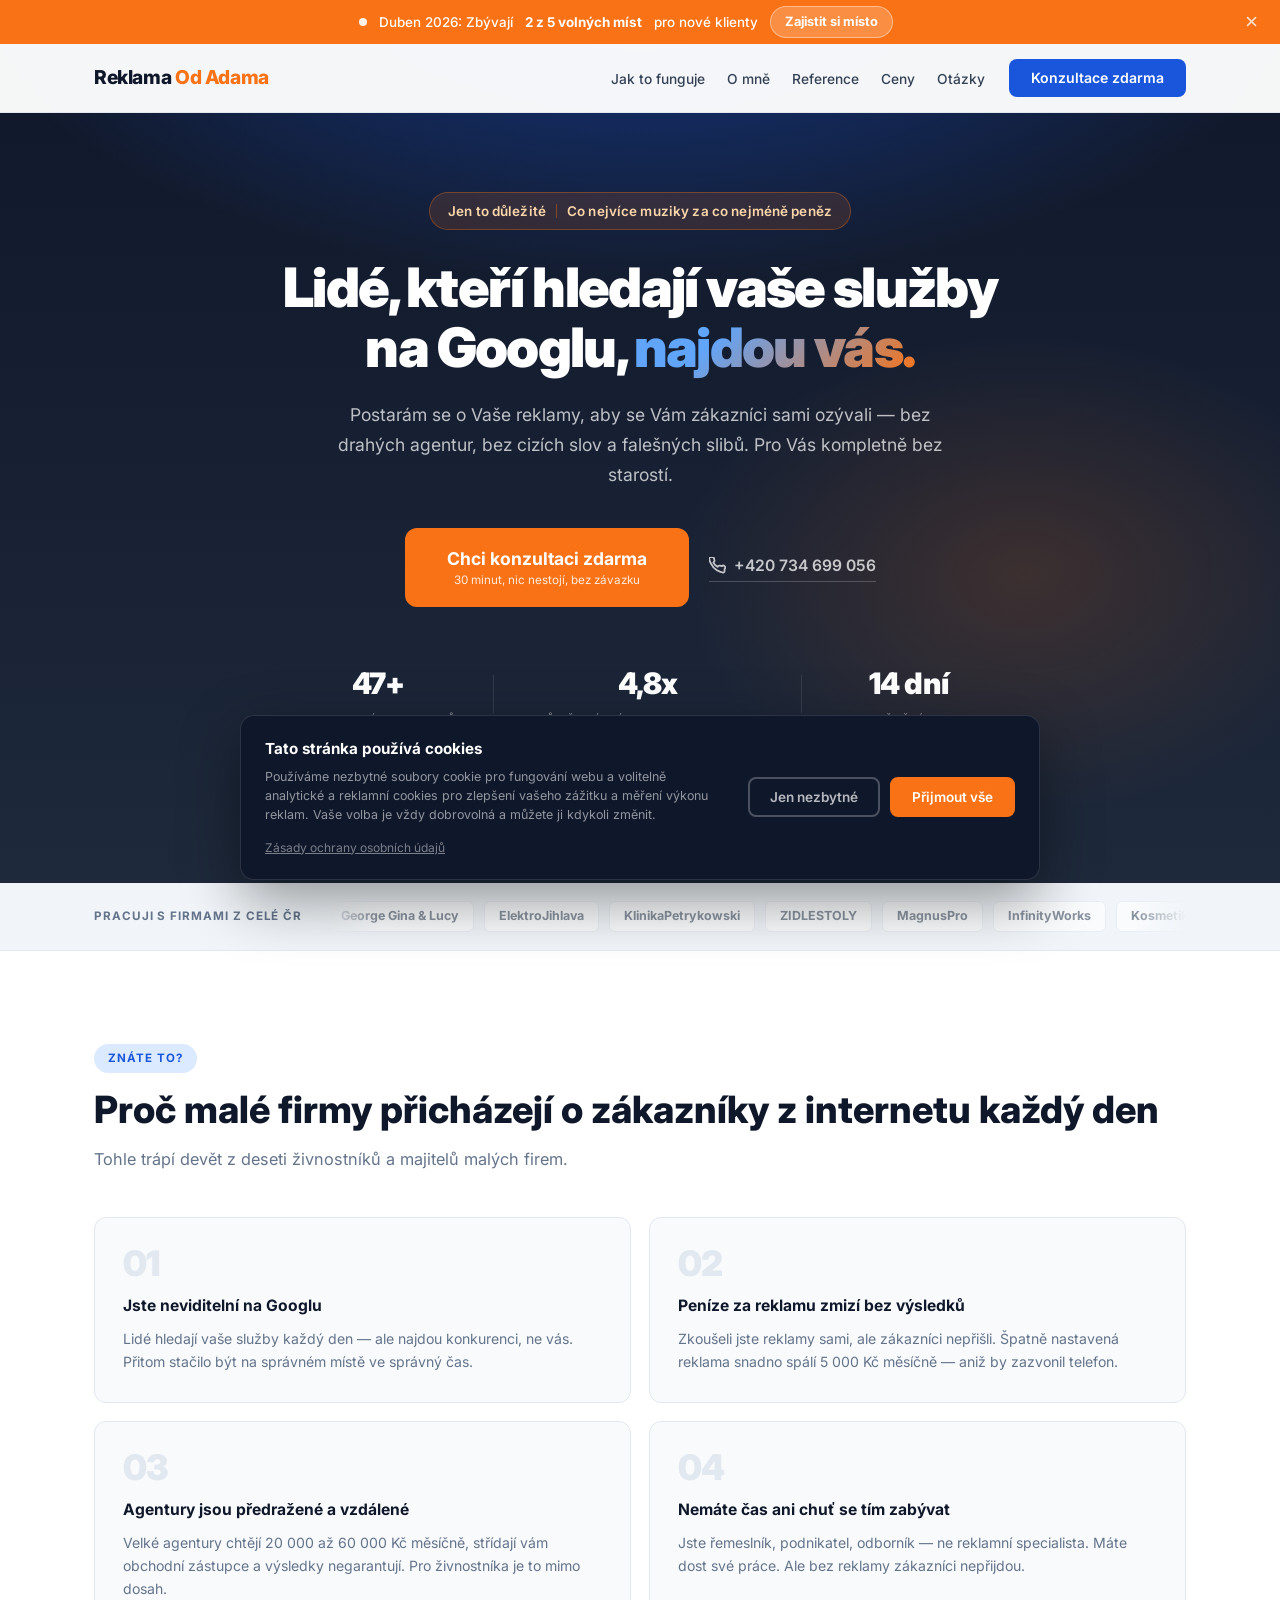
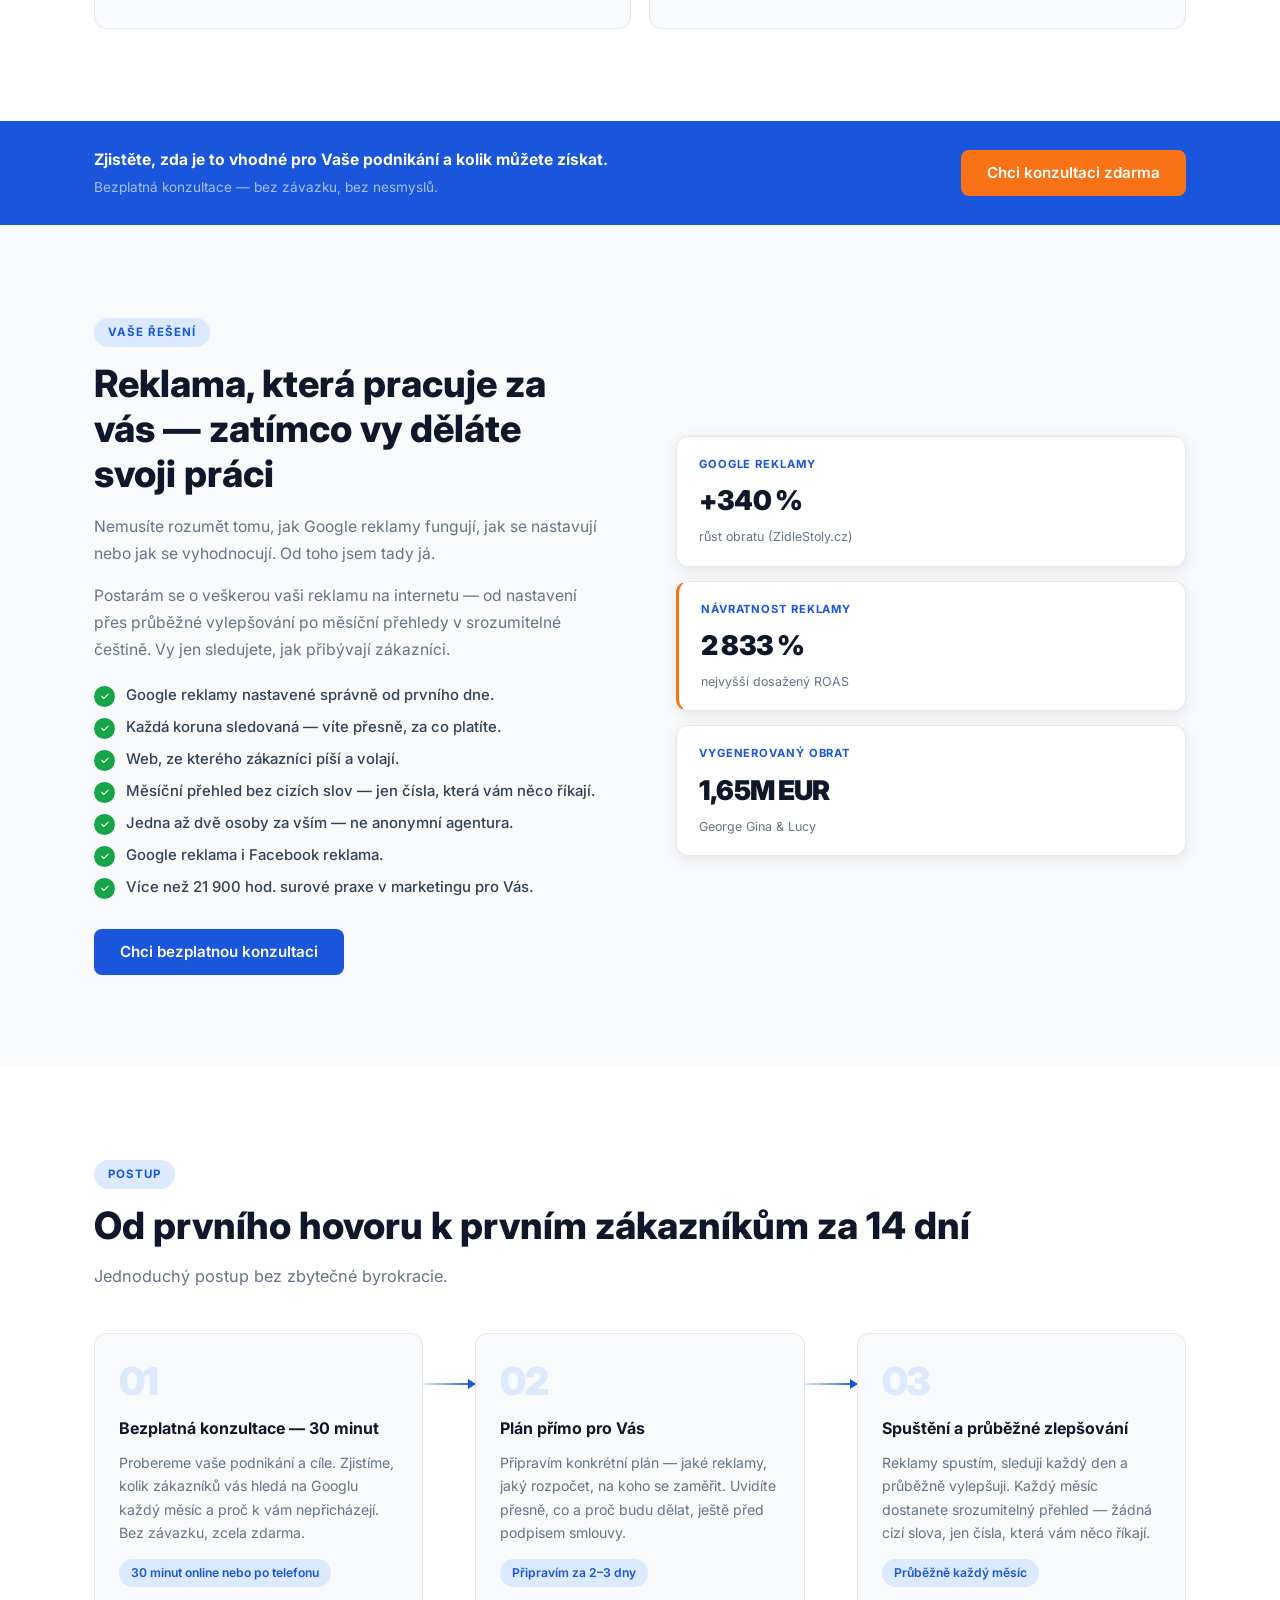
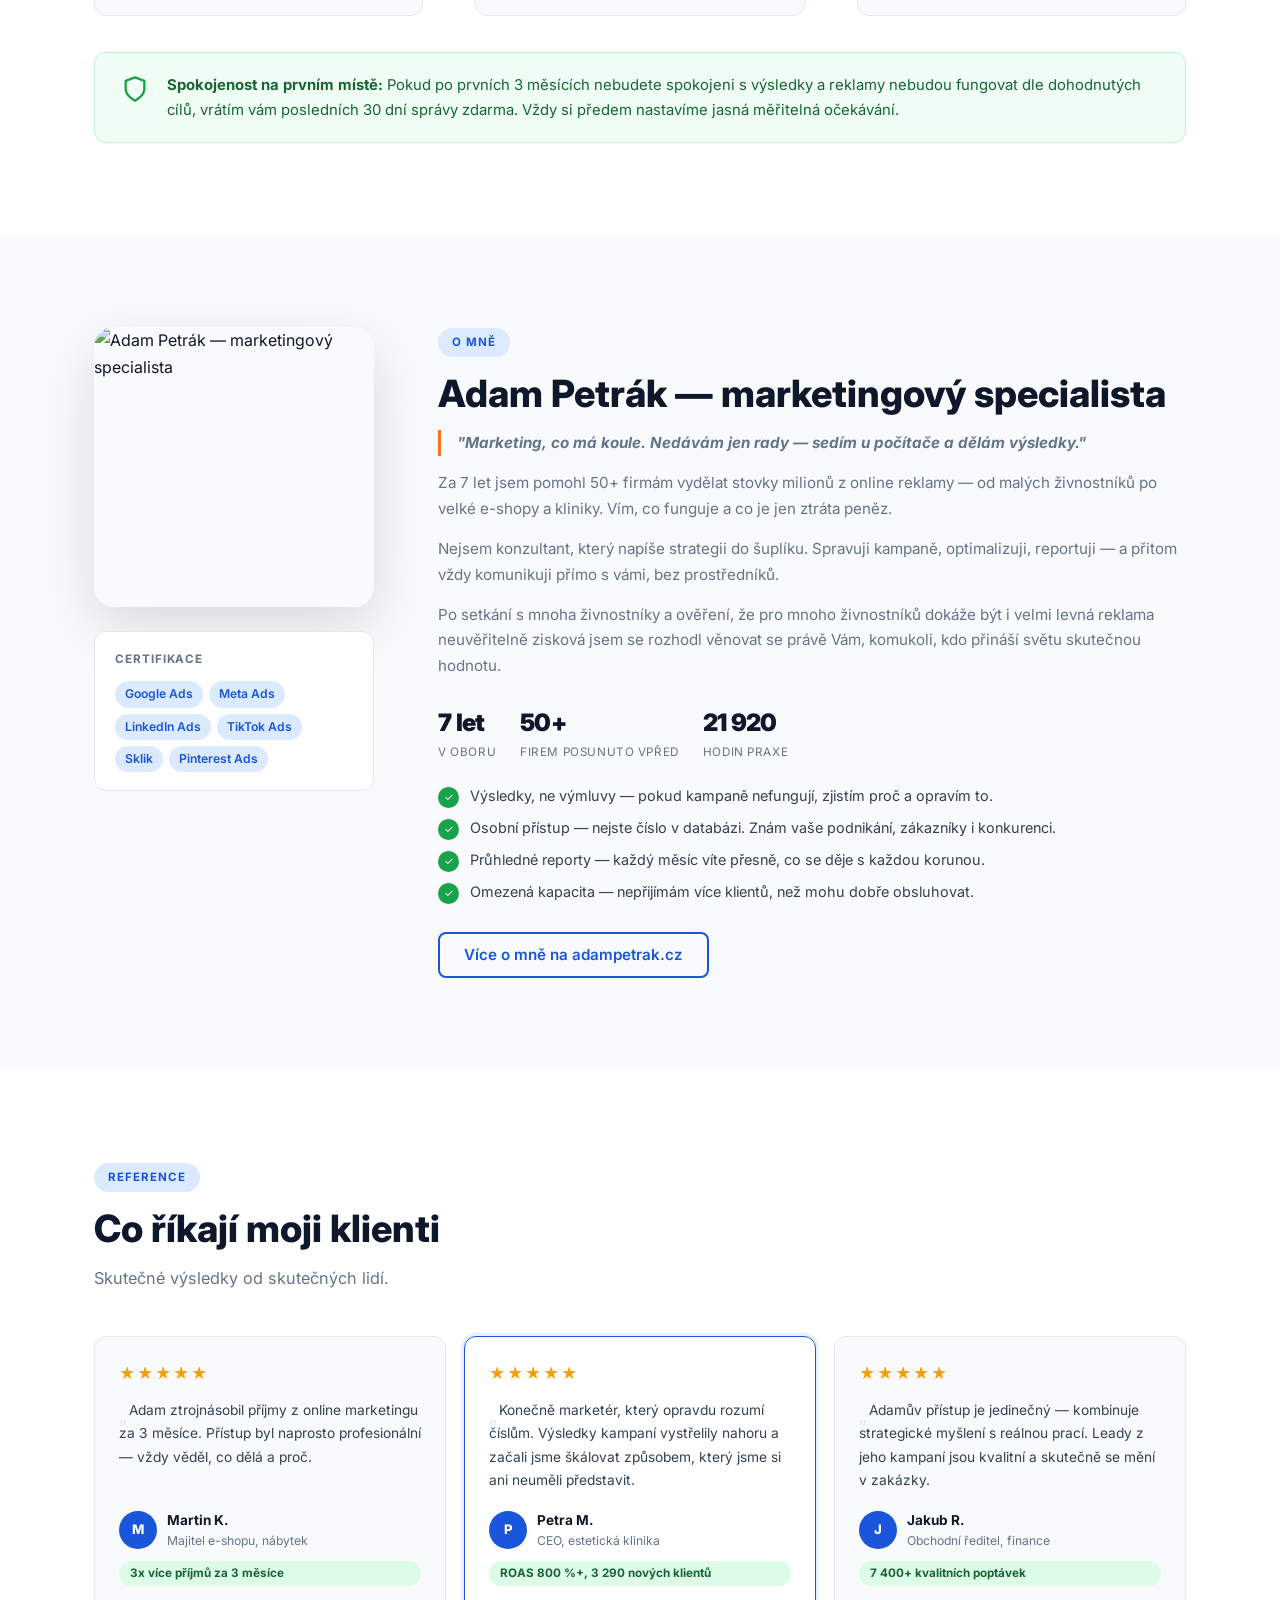
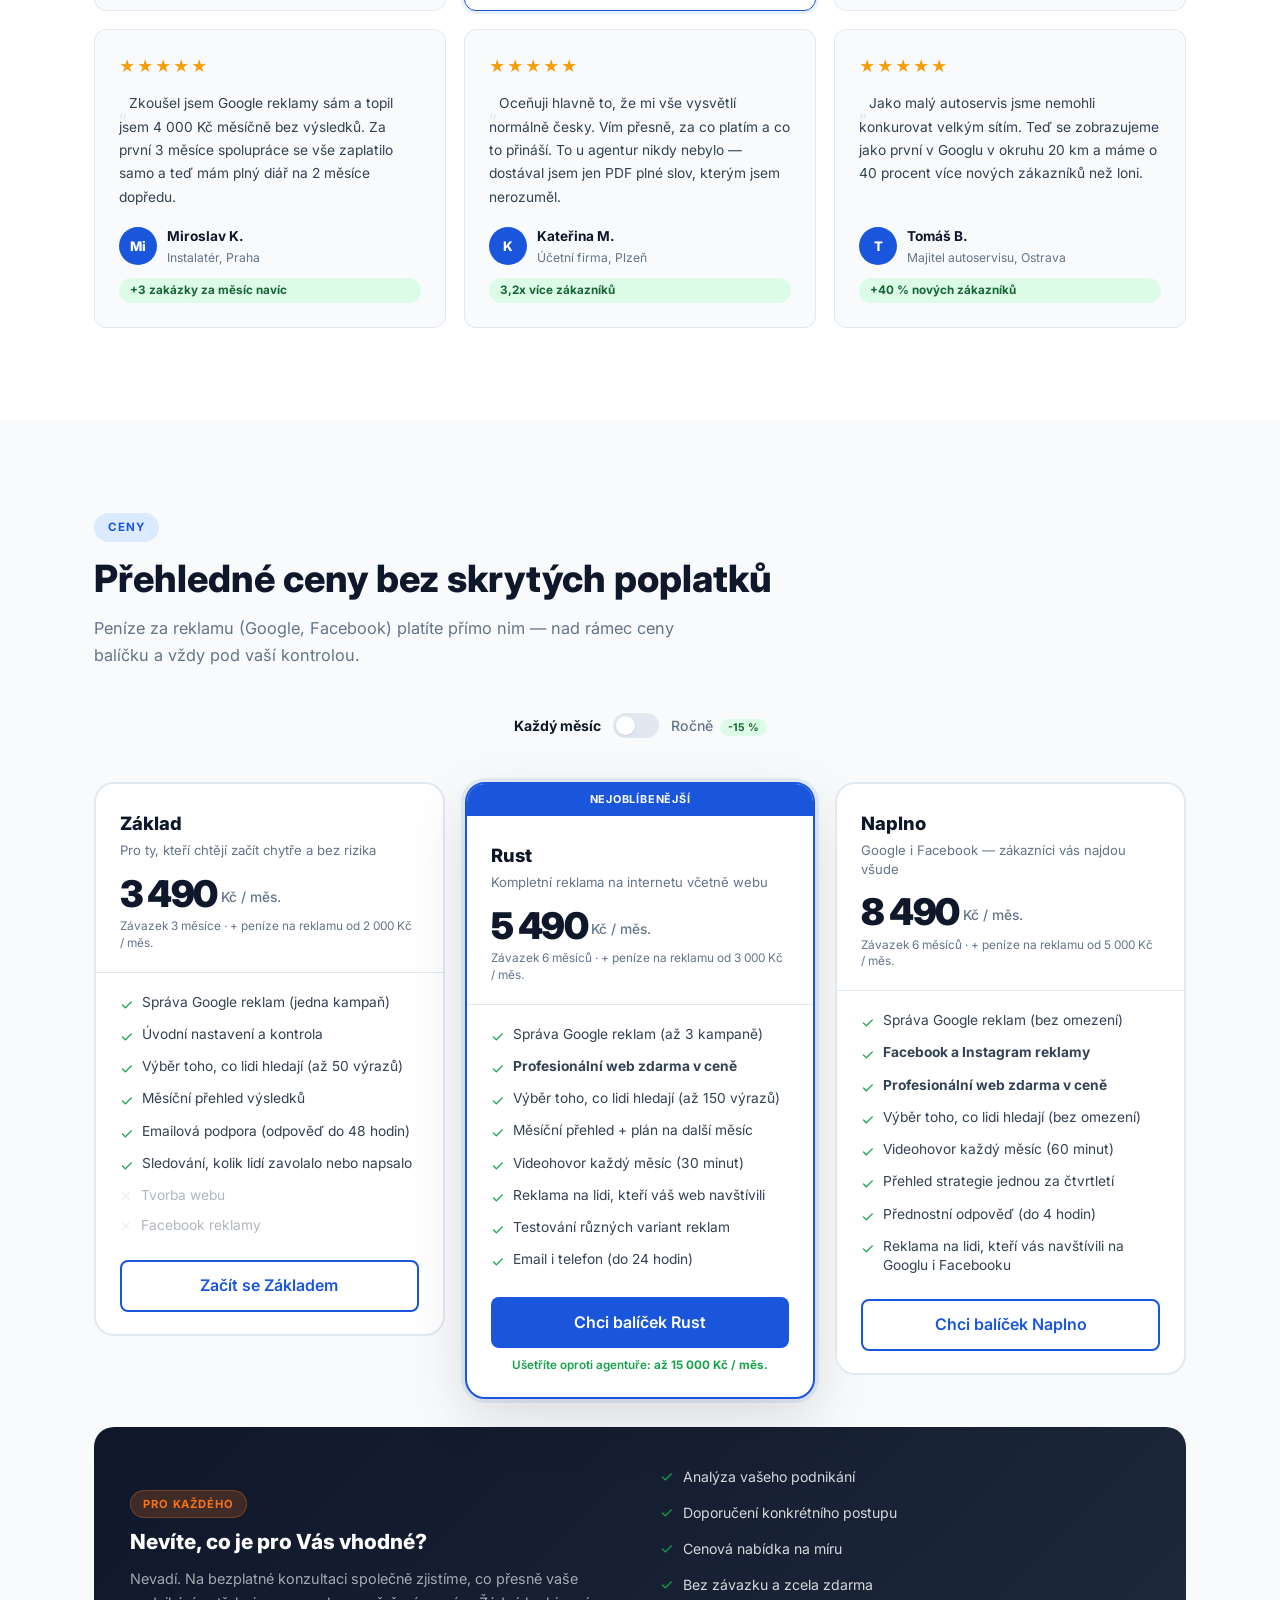
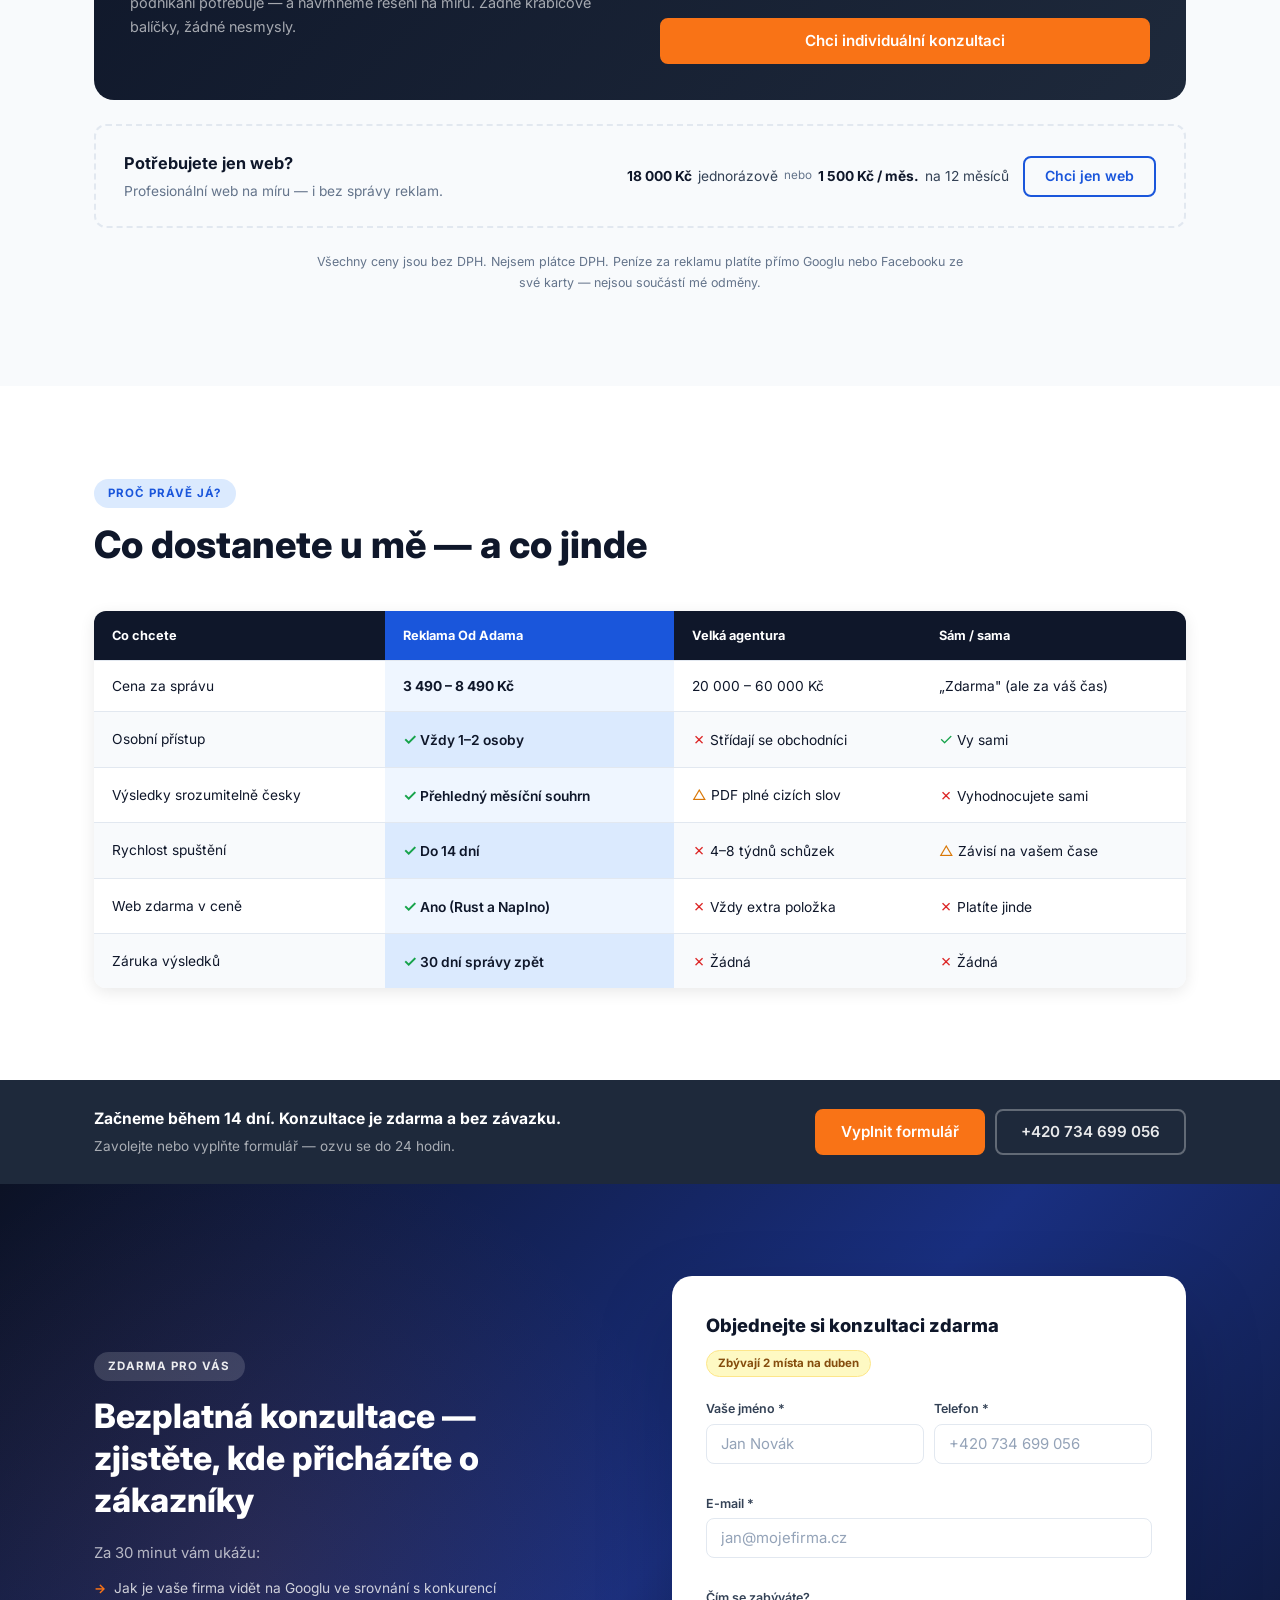
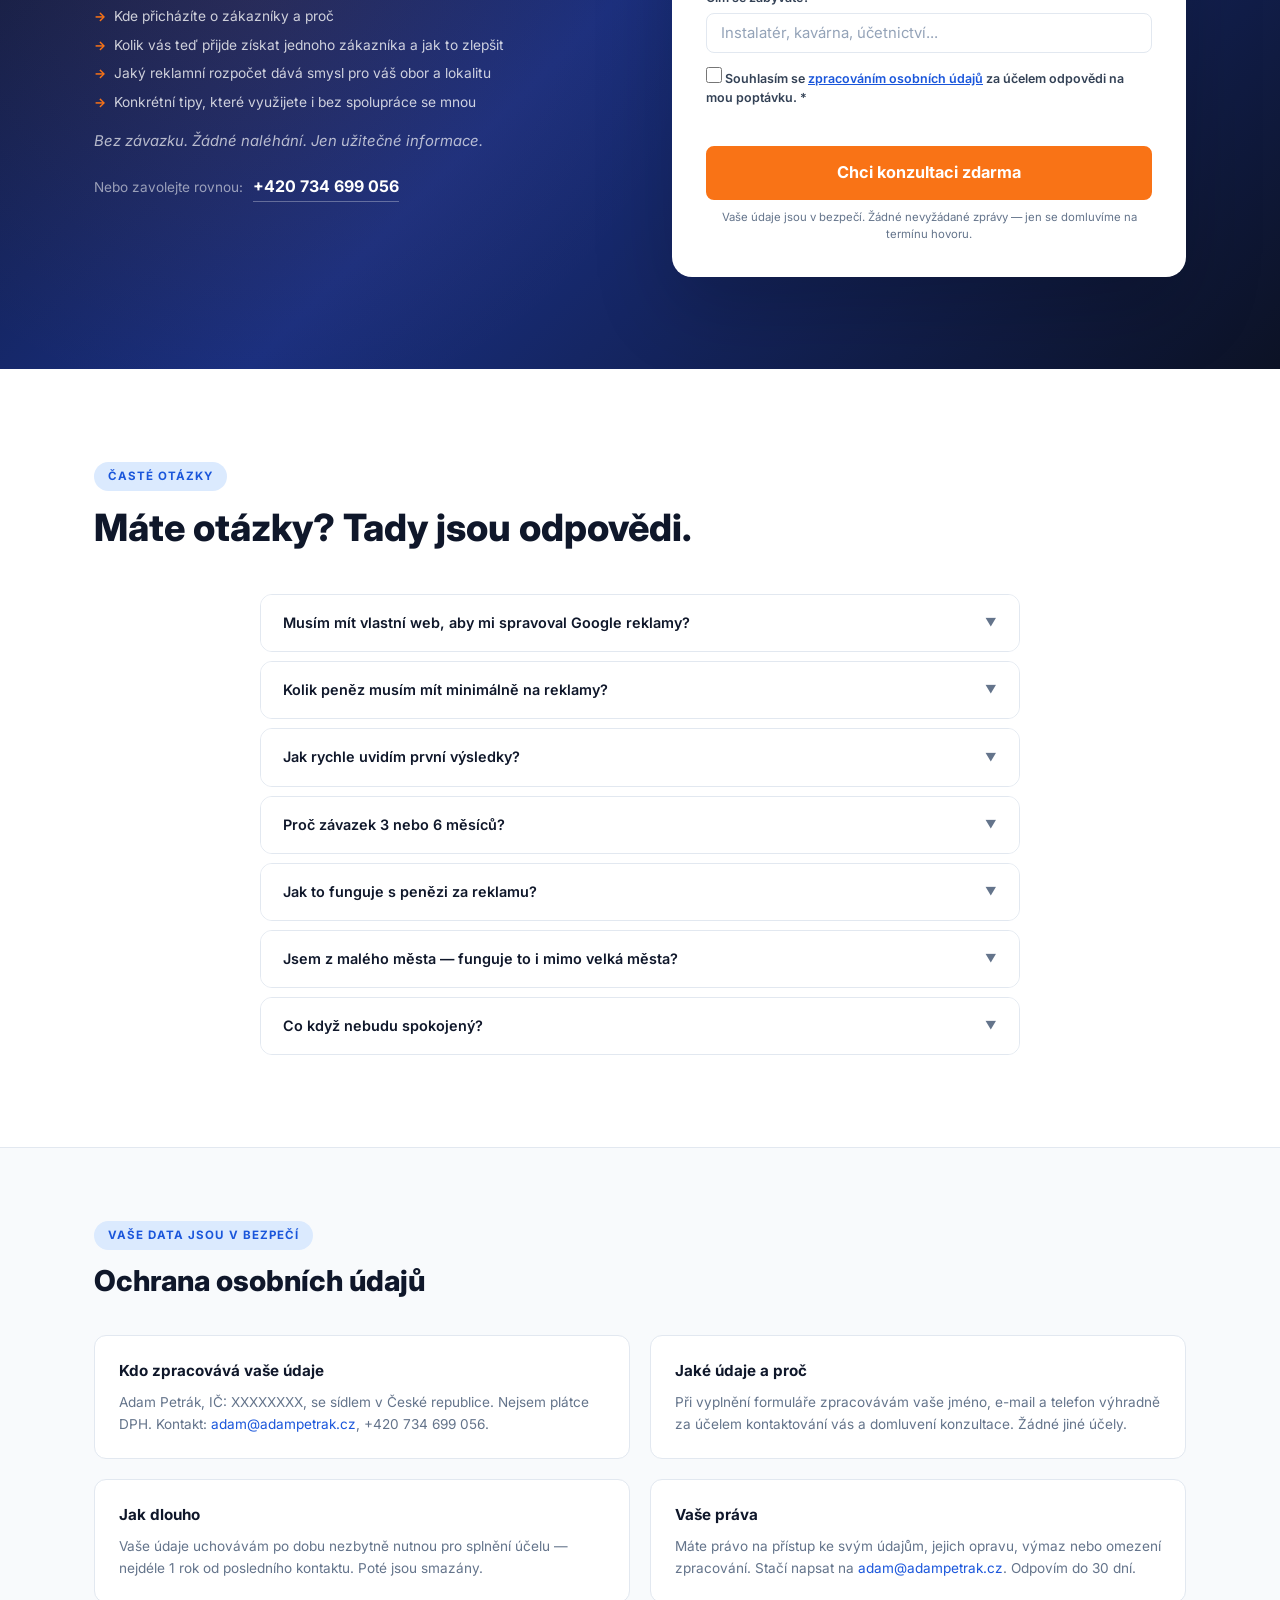
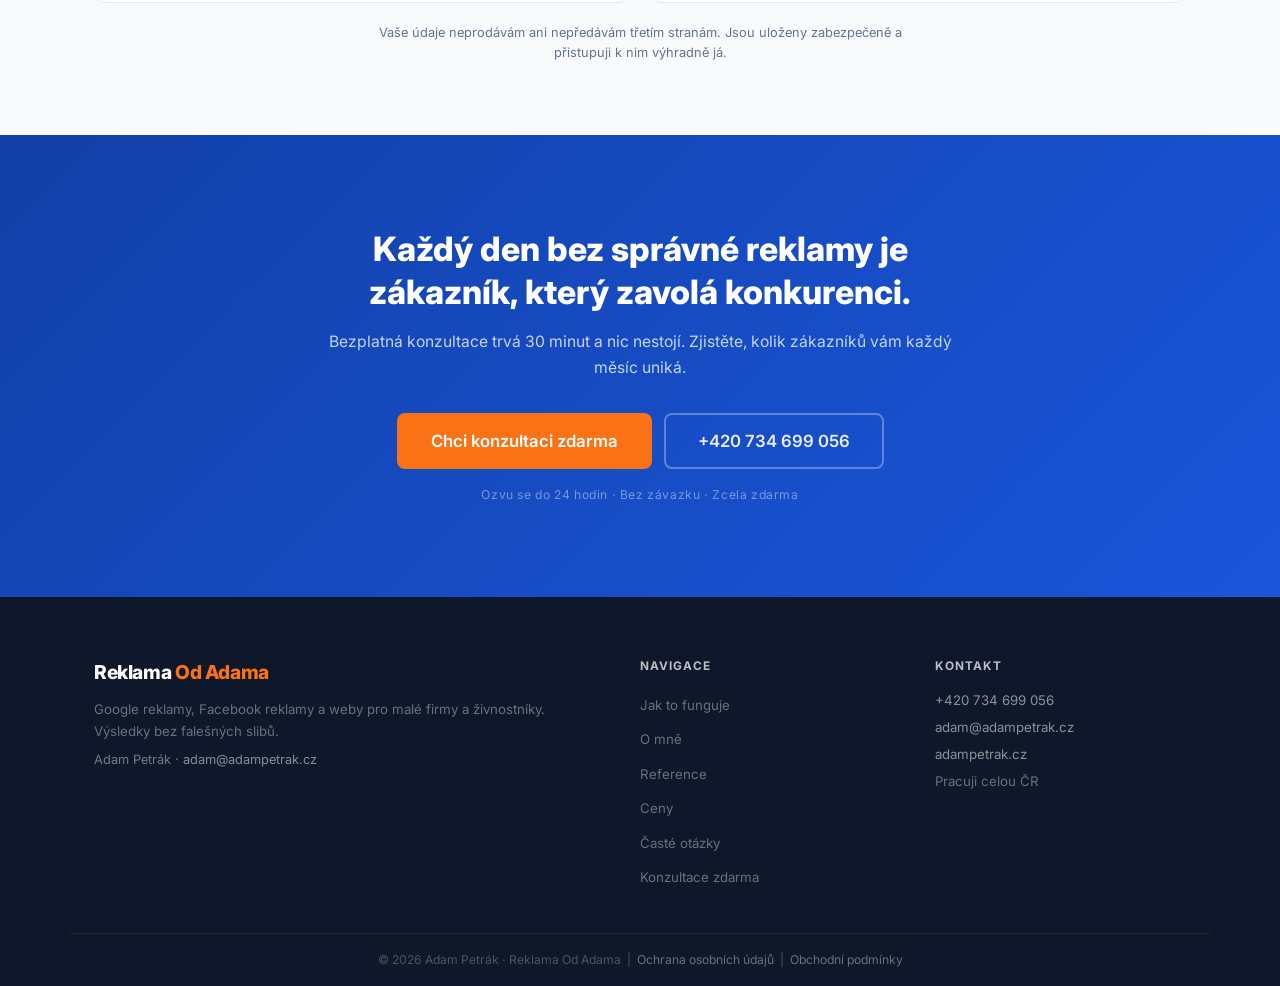
==== index.html @ a4d646c5 "Initial deploy — Reklama Od Adama website Full landing page with Google Ads compliance, GDPR cookie " ====
<!DOCTYPE html>
<html lang="cs">
<head>
  <meta charset="UTF-8" />
  <meta name="viewport" content="width=device-width, initial-scale=1.0" />

  <!-- ═══ SEO & CRAWLABILITY ═══ -->
  <meta name="robots" content="index, follow, max-snippet:-1, max-image-preview:large" />
  <!-- AdsBot Google nesmí být blokován — žádný noindex pro AdsBot -->
  <title>Reklama Od Adama — Google reklamy pro malé firmy a živnostníky | Adam Petrák</title>
  <meta name="description" content="Google reklamy a Facebook reklamy pro živnostníky a malé firmy. Bez drahých agentur, bez cizích slov. Viditelnost na Googlu za 14 dní. Adam Petrák — 7 let praxe, 50+ klientů." />
  <meta name="keywords" content="Google reklamy, Google Ads, Facebook reklamy, marketing pro živnostníky, malé firmy reklama, PPC reklama, online marketing" />
  <meta name="author" content="Adam Petrák" />

  <!-- ═══ CANONICAL ═══ -->
  <link rel="canonical" href="https://reklamaodadama.cz/" />

  <!-- ═══ OPEN GRAPH (Facebook, LinkedIn, WhatsApp sdílení) ═══ -->
  <meta property="og:type" content="website" />
  <meta property="og:url" content="https://reklamaodadama.cz/" />
  <meta property="og:title" content="Reklama Od Adama — Google reklamy pro malé firmy" />
  <meta property="og:description" content="Google reklamy a Facebook reklamy pro živnostníky a malé firmy. Bez drahých agentur, bez cizích slov. Viditelnost na Googlu za 14 dní." />
  <meta property="og:image" content="https://reklamaodadama.cz/og-image.jpg" />
  <meta property="og:locale" content="cs_CZ" />
  <meta property="og:site_name" content="Reklama Od Adama" />

  <!-- ═══ TWITTER CARD ═══ -->
  <meta name="twitter:card" content="summary_large_image" />
  <meta name="twitter:title" content="Reklama Od Adama — Google reklamy pro malé firmy" />
  <meta name="twitter:description" content="Google reklamy a Facebook reklamy pro živnostníky a malé firmy. Bez drahých agentur, bez cizích slov." />
  <meta name="twitter:image" content="https://reklamaodadama.cz/og-image.jpg" />

  <!-- ═══ SCHEMA.ORG — LocalBusiness / ProfessionalService ═══ -->
  <script type="application/ld+json">
  {
    "@context": "https://schema.org",
    "@type": "ProfessionalService",
    "name": "Reklama Od Adama",
    "alternateName": "Adam Petrák",
    "description": "Google reklamy a Facebook reklamy pro živnostníky a malé firmy. Bez drahých agentur, bez cizích slov.",
    "url": "https://reklamaodadama.cz",
    "telephone": "+420734699056",
    "email": "adam@adampetrak.cz",
    "founder": {
      "@type": "Person",
      "name": "Adam Petrák",
      "url": "https://adampetrak.cz",
      "jobTitle": "Marketingový specialista"
    },
    "areaServed": {
      "@type": "Country",
      "name": "CZ"
    },
    "serviceType": [
      "Google Ads správa",
      "Facebook Ads správa",
      "Tvorba webových stránek",
      "Online marketing"
    ],
    "priceRange": "3490 - 8490 CZK/měsíc",
    "knowsLanguage": "cs",
    "sameAs": [
      "https://adampetrak.cz"
    ]
  }
  </script>

  <!-- ═══ GOOGLE CONSENT MODE v2 — výchozí stav (před souhlasem = denied) ═══ -->
  <script>
    window.dataLayer = window.dataLayer || [];
    function gtag(){ dataLayer.push(arguments); }
    gtag('consent', 'default', {
      'ad_storage':          'denied',
      'analytics_storage':   'denied',
      'ad_user_data':        'denied',
      'ad_personalization':  'denied',
      'wait_for_update':     500
    });
    gtag('js', new Date());
    /*
     * Po vložení GTM kódu odkomentujte:
     * gtag('config', 'G-XXXXXXXXXX');
     */
  </script>
  <!--
    Google Tag Manager — vložte váš GTM snippet zde:
    <script>(function(w,d,s,l,i){...})(window,document,'script','dataLayer','GTM-XXXXXXX');</script>
  -->

  <link rel="stylesheet" href="style.css" />
  <link rel="preconnect" href="https://fonts.googleapis.com" />
  <link rel="preconnect" href="https://fonts.gstatic.com" crossorigin />
  <link href="https://fonts.googleapis.com/css2?family=Inter:wght@400;500;600;700;800;900&display=swap" rel="stylesheet" />
</head>
<body>

<!-- ══════════════════════════════════════════
     URGENCE BAR
══════════════════════════════════════════ -->
<div class="urgency-bar" id="urgencyBar">
  <div class="urgency-inner">
    <span class="urgency-dot"></span>
    Duben 2026: Zbývají <strong>2 z 5 volných míst</strong> pro nové klienty
    <a href="#konzultace" class="urgency-cta">Zajistit si místo</a>
  </div>
  <button class="urgency-close" id="urgencyClose" aria-label="Zavřít">&times;</button>
</div>

<!-- ══════════════════════════════════════════
     NAVIGACE
══════════════════════════════════════════ -->
<nav class="navbar" id="navbar">
  <div class="container nav-inner">
    <a href="#" class="logo">Reklama <span>Od Adama</span></a>
    <ul class="nav-links" id="navLinks">
      <li><a href="#jak-to-funguje">Jak to funguje</a></li>
      <li><a href="#o-mne">O mně</a></li>
      <li><a href="#reference">Reference</a></li>
      <li><a href="#ceny">Ceny</a></li>
      <li><a href="#faq">Otázky</a></li>
    </ul>
    <a href="#konzultace" class="btn btn-nav">Konzultace zdarma</a>
    <button class="hamburger" id="hamburger" aria-label="Otevřít menu">
      <span></span><span></span><span></span>
    </button>
  </div>
</nav>

<!-- ══════════════════════════════════════════
     HERO
══════════════════════════════════════════ -->
<section class="hero" id="hero">
  <div class="hero-bg"></div>
  <div class="container hero-inner">

    <div class="hero-tagline">
      Jen to důležité
      <span class="hero-tagline-sep"></span>
      Co nejvíce muziky za co nejméně peněz
    </div>

    <h1 class="hero-h1">
      Lidé, kteří hledají vaše služby<br />
      na Googlu, <span class="highlight">najdou vás.</span>
    </h1>

    <p class="hero-sub">
      Postarám se o Vaše reklamy, aby se Vám zákazníci sami ozývali — bez drahých agentur, bez cizích slov a falešných slibů. Pro Vás kompletně bez starostí.
    </p>

    <div class="hero-cta-wrap">
      <a href="#konzultace" class="btn btn-accent btn-hero">
        Chci konzultaci zdarma
        <span class="btn-sub">30 minut, nic nestojí, bez závazku</span>
      </a>
      <a href="tel:+420734699056" class="hero-tel">
        <svg width="17" height="17" viewBox="0 0 24 24" fill="none" stroke="currentColor" stroke-width="2.5" stroke-linecap="round" stroke-linejoin="round"><path d="M22 16.92v3a2 2 0 01-2.18 2 19.79 19.79 0 01-8.63-3.07A19.5 19.5 0 013.07 9.81 19.79 19.79 0 01.1 1.21 2 2 0 012 0h3a2 2 0 012 1.72 12.84 12.84 0 00.7 2.81 2 2 0 01-.45 2.11L6.09 7.91a16 16 0 006 6l1.27-1.27a2 2 0 012.11-.45 12.84 12.84 0 002.81.7A2 2 0 0122 16.92z"/></svg>
        +420 734 699 056
      </a>
    </div>

    <div class="hero-trust">
      <div class="trust-item">
        <span class="trust-num" data-target="47">0</span><span class="trust-plus">+</span>
        <span class="trust-lbl">spokojených klientů</span>
      </div>
      <div class="trust-sep"></div>
      <div class="trust-item">
        <span class="trust-num">4,8x</span>
        <span class="trust-lbl">průměrná návratnost reklamy*</span>
      </div>
      <div class="trust-sep"></div>
      <div class="trust-item">
        <span class="trust-num">14</span><span class="trust-plus"> dní</span>
        <span class="trust-lbl">do spuštění reklam</span>
      </div>
    </div>
    <p class="hero-disclaimer">* Průměrný výsledek klientů. Individuální výsledky se mohou lišit v závislosti na oboru, rozpočtu a trhu.</p>

  </div>
</section>

<!-- ══════════════════════════════════════════
     SOCIÁLNÍ DŮKAZ — KLIENTI
══════════════════════════════════════════ -->
<section class="proof-bar">
  <div class="container">
    <p class="proof-bar-label">Pracuji s firmami z celé ČR</p>
    <div class="proof-logos-wrap" aria-hidden="true">
      <div class="proof-logos">
        <div class="proof-item">George Gina &amp; Lucy</div>
        <div class="proof-item">ElektroJihlava</div>
        <div class="proof-item">KlinikaPetrykowski</div>
        <div class="proof-item">ZIDLESTOLY</div>
        <div class="proof-item">MagnusPro</div>
        <div class="proof-item">InfinityWorks</div>
        <div class="proof-item">Kosmetika Jihlava</div>
        <div class="proof-item">ajeVyklizeno</div>
        <!-- duplicate set — fills wide screens seamlessly -->
        <div class="proof-item">George Gina &amp; Lucy</div>
        <div class="proof-item">ElektroJihlava</div>
        <div class="proof-item">KlinikaPetrykowski</div>
        <div class="proof-item">ZIDLESTOLY</div>
        <div class="proof-item">MagnusPro</div>
        <div class="proof-item">InfinityWorks</div>
        <div class="proof-item">Kosmetika Jihlava</div>
        <div class="proof-item">ajeVyklizeno</div>
      </div>
    </div>
  </div>
</section>

<!-- ══════════════════════════════════════════
     PROBLÉM
══════════════════════════════════════════ -->
<section class="problem" id="problem">
  <div class="container">
    <div class="section-tag">Znáte to?</div>
    <h2 class="section-h2">Proč malé firmy přicházejí o zákazníky z&nbsp;internetu každý den</h2>
    <p class="section-desc">Tohle trápí devět z deseti živnostníků a majitelů malých firem.</p>

    <div class="pain-grid">
      <div class="pain-card">
        <div class="pain-n">01</div>
        <h3>Jste neviditelní na Googlu</h3>
        <p>Lidé hledají vaše služby každý den — ale najdou konkurenci, ne vás. Přitom stačilo být na správném místě ve správný čas.</p>
      </div>
      <div class="pain-card">
        <div class="pain-n">02</div>
        <h3>Peníze za reklamu zmizí bez výsledků</h3>
        <p>Zkoušeli jste reklamy sami, ale zákazníci nepřišli. Špatně nastavená reklama snadno spálí 5 000 Kč měsíčně — aniž by zazvonil telefon.</p>
      </div>
      <div class="pain-card">
        <div class="pain-n">03</div>
        <h3>Agentury jsou předražené a vzdálené</h3>
        <p>Velké agentury chtějí 20 000 až 60 000 Kč měsíčně, střídají vám obchodní zástupce a výsledky negarantují. Pro živnostníka je to mimo dosah.</p>
      </div>
      <div class="pain-card">
        <div class="pain-n">04</div>
        <h3>Nemáte čas ani chuť se tím zabývat</h3>
        <p>Jste řemeslník, podnikatel, odborník — ne reklamní specialista. Máte dost své práce. Ale bez reklamy zákazníci nepřijdou.</p>
      </div>
    </div>
  </div>
</section>

<!-- ══════════════════════════════════════════
     MID-CTA #1
══════════════════════════════════════════ -->
<section class="mid-cta">
  <div class="container mid-cta-in">
    <div class="mid-cta-text">
      <strong>Zjistěte, zda je to vhodné pro Vaše podnikání a kolik můžete získat.</strong>
      <span>Bezplatná konzultace — bez závazku, bez nesmyslů.</span>
    </div>
    <a href="#konzultace" class="btn btn-accent">Chci konzultaci zdarma</a>
  </div>
</section>

<!-- ══════════════════════════════════════════
     ŘEŠENÍ
══════════════════════════════════════════ -->
<section class="solution" id="reseni">
  <div class="container solution-in">
    <div class="solution-text">
      <div class="section-tag">Vaše řešení</div>
      <h2 class="section-h2">Reklama, která pracuje za vás — zatímco vy děláte svoji práci</h2>
      <p>Nemusíte rozumět tomu, jak Google reklamy fungují, jak se nastavují nebo jak se vyhodnocují. Od toho jsem tady já.</p>
      <p>Postarám se o veškerou vaši reklamu na internetu — od nastavení přes průběžné vylepšování po měsíční přehledy v srozumitelné češtině. Vy jen sledujete, jak přibývají zákazníci.</p>
      <ul class="benefits-list">
        <li><span class="chk">&#10003;</span> Google reklamy nastavené správně od prvního dne.</li>
        <li><span class="chk">&#10003;</span> Každá koruna sledovaná — víte přesně, za co platíte.</li>
        <li><span class="chk">&#10003;</span> Web, ze kterého zákazníci píší a volají.</li>
        <li><span class="chk">&#10003;</span> Měsíční přehled bez cizích slov — jen čísla, která vám něco říkají.</li>
        <li><span class="chk">&#10003;</span> Jedna až dvě osoby za vším — ne anonymní agentura.</li>
        <li><span class="chk">&#10003;</span> Google reklama i Facebook reklama.</li>
        <li><span class="chk">&#10003;</span> Více než 21 900 hod. surové praxe v marketingu pro Vás.</li>
      </ul>
      <a href="#konzultace" class="btn btn-primary">Chci bezplatnou konzultaci</a>
    </div>
    <div class="solution-cards">
      <div class="sol-card sol-c1">
        <div class="sol-lbl">Google reklamy</div>
        <div class="sol-num">+340 %</div>
        <div class="sol-sub">růst obratu (ZidleStoly.cz)</div>
      </div>
      <div class="sol-card sol-c2">
        <div class="sol-lbl">Návratnost reklamy</div>
        <div class="sol-num">2 833 %</div>
        <div class="sol-sub">nejvyšší dosažený ROAS</div>
      </div>
      <div class="sol-card sol-c3">
        <div class="sol-lbl">Vygenerovaný obrat</div>
        <div class="sol-num">1,65M EUR</div>
        <div class="sol-sub">George Gina &amp; Lucy</div>
      </div>
    </div>
  </div>
</section>

<!-- ══════════════════════════════════════════
     JAK TO FUNGUJE
══════════════════════════════════════════ -->
<section class="steps-section" id="jak-to-funguje">
  <div class="container">
    <div class="section-tag">Postup</div>
    <h2 class="section-h2">Od prvního hovoru k prvním zákazníkům za 14 dní</h2>
    <p class="section-desc">Jednoduchý postup bez zbytečné byrokracie.</p>

    <div class="steps-row">
      <div class="step-box">
        <div class="step-n">01</div>
        <h3>Bezplatná konzultace — 30 minut</h3>
        <p>Probereme vaše podnikání a cíle. Zjistíme, kolik zákazníků vás hledá na Googlu každý měsíc a proč k vám nepřicházejí. Bez závazku, zcela zdarma.</p>
        <div class="step-badge">30 minut online nebo po telefonu</div>
      </div>
      <div class="step-arrow" aria-hidden="true"></div>
      <div class="step-box">
        <div class="step-n">02</div>
        <h3>Plán přímo pro Vás</h3>
        <p>Připravím konkrétní plán — jaké reklamy, jaký rozpočet, na koho se zaměřit. Uvidíte přesně, co a proč budu dělat, ještě před podpisem smlouvy.</p>
        <div class="step-badge">Připravím za 2–3 dny</div>
      </div>
      <div class="step-arrow" aria-hidden="true"></div>
      <div class="step-box">
        <div class="step-n">03</div>
        <h3>Spuštění a průběžné zlepšování</h3>
        <p>Reklamy spustím, sleduji každý den a průběžně vylepšuji. Každý měsíc dostanete srozumitelný přehled — žádná cizí slova, jen čísla, která vám něco říkají.</p>
        <div class="step-badge">Průběžně každý měsíc</div>
      </div>
    </div>

    <div class="guarantee-row">
      <div class="guarantee-icon">
        <svg width="28" height="28" viewBox="0 0 24 24" fill="none" stroke="currentColor" stroke-width="2" stroke-linecap="round" stroke-linejoin="round"><path d="M12 22s8-4 8-10V5l-8-3-8 3v7c0 6 8 10 8 10z"/></svg>
      </div>
      <p><strong>Spokojenost na prvním místě:</strong> Pokud po prvních 3 měsících nebudete spokojeni s výsledky a reklamy nebudou fungovat dle dohodnutých cílů, vrátím vám posledních 30 dní správy zdarma. Vždy si předem nastavíme jasná měřitelná očekávání.</p>
    </div>
  </div>
</section>

<!-- ══════════════════════════════════════════
     O MNE
══════════════════════════════════════════ -->
<section class="about" id="o-mne">
  <div class="container about-in">
    <div class="about-photo-col">
      <div class="about-photo">
        <img src="adam-petrak.png" alt="Adam Petrák — marketingový specialista" class="about-photo-img" />
      </div>
      <div class="about-certs">
        <div class="cert-title">Certifikace</div>
        <div class="cert-list">
          <span class="cert">Google Ads</span>
          <span class="cert">Meta Ads</span>
          <span class="cert">LinkedIn Ads</span>
          <span class="cert">TikTok Ads</span>
          <span class="cert">Sklik</span>
          <span class="cert">Pinterest Ads</span>
        </div>
      </div>
    </div>
    <div class="about-text">
      <div class="section-tag">O mně</div>
      <h2 class="section-h2">Adam Petrák — marketingový specialista</h2>
      <p class="about-motto">"Marketing, co má koule. Nedávám jen rady — sedím u počítače a dělám výsledky."</p>
      <p>Za 7 let jsem pomohl 50+ firmám vydělat stovky milionů z online reklamy — od malých živnostníků po velké e-shopy a kliniky. Vím, co funguje a co je jen ztráta peněz.</p>
      <p>Nejsem konzultant, který napíše strategii do šuplíku. Spravuji kampaně, optimalizuji, reportuji — a přitom vždy komunikuji přímo s vámi, bez prostředníků.</p>
      <p>Po setkání s mnoha živnostníky a ověření, že pro mnoho živnostníků dokáže být i velmi levná reklama neuvěřitelně zisková jsem se rozhodl věnovat se právě Vám, komukoli, kdo přináší světu skutečnou hodnotu.</p>

      <div class="about-stats">
        <div class="about-stat">
          <span class="astat-num">7 let</span>
          <span class="astat-lbl">v oboru</span>
        </div>
        <div class="about-stat">
          <span class="astat-num">50+</span>
          <span class="astat-lbl">firem posunuto vpřed</span>
        </div>
        <div class="about-stat">
          <span class="astat-num">21 920</span>
          <span class="astat-lbl">hodin praxe</span>
        </div>
      </div>

      <ul class="about-list">
        <li><span class="chk">&#10003;</span> Výsledky, ne výmluvy — pokud kampaně nefungují, zjistím proč a opravím to.</li>
        <li><span class="chk">&#10003;</span> Osobní přístup — nejste číslo v databázi. Znám vaše podnikání, zákazníky i konkurenci.</li>
        <li><span class="chk">&#10003;</span> Průhledné reporty — každý měsíc víte přesně, co se děje s každou korunou.</li>
        <li><span class="chk">&#10003;</span> Omezená kapacita — nepřijímám více klientů, než mohu dobře obsluhovat.</li>
      </ul>

      <a href="https://adampetrak.cz" target="_blank" rel="noopener noreferrer" class="btn btn-outline">Více o mně na adampetrak.cz</a>
    </div>
  </div>
</section>

<!-- ══════════════════════════════════════════
     REFERENCE — záměrně PŘED ceníkem
══════════════════════════════════════════ -->
<section class="testimonials" id="reference">
  <div class="container">
    <div class="section-tag">Reference</div>
    <h2 class="section-h2">Co říkají moji klienti</h2>
    <p class="section-desc">Skutečné výsledky od skutečných lidí.</p>

    <div class="testi-grid">

      <div class="testi-card">
        <div class="testi-stars">&#9733;&#9733;&#9733;&#9733;&#9733;</div>
        <p class="testi-text">Adam ztrojnásobil příjmy z online marketingu za 3 měsíce. Přístup byl naprosto profesionální — vždy věděl, co dělá a proč.</p>
        <div class="testi-author">
          <div class="testi-av">M</div>
          <div>
            <div class="testi-name">Martin K.</div>
            <div class="testi-role">Majitel e-shopu, nábytek</div>
          </div>
        </div>
        <div class="testi-badge">3x více příjmů za 3 měsíce</div>
      </div>

      <div class="testi-card testi-featured">
        <div class="testi-stars">&#9733;&#9733;&#9733;&#9733;&#9733;</div>
        <p class="testi-text">Konečně marketér, který opravdu rozumí číslům. Výsledky kampaní vystřelily nahoru a začali jsme škálovat způsobem, který jsme si ani neuměli představit.</p>
        <div class="testi-author">
          <div class="testi-av">P</div>
          <div>
            <div class="testi-name">Petra M.</div>
            <div class="testi-role">CEO, estetická klinika</div>
          </div>
        </div>
        <div class="testi-badge">ROAS 800 %+, 3 290 nových klientů</div>
      </div>

      <div class="testi-card">
        <div class="testi-stars">&#9733;&#9733;&#9733;&#9733;&#9733;</div>
        <p class="testi-text">Adamův přístup je jedinečný — kombinuje strategické myšlení s reálnou prací. Leady z jeho kampaní jsou kvalitní a skutečně se mění v zakázky.</p>
        <div class="testi-author">
          <div class="testi-av">J</div>
          <div>
            <div class="testi-name">Jakub R.</div>
            <div class="testi-role">Obchodní ředitel, finance</div>
          </div>
        </div>
        <div class="testi-badge">7 400+ kvalitních poptávek</div>
      </div>

      <div class="testi-card">
        <div class="testi-stars">&#9733;&#9733;&#9733;&#9733;&#9733;</div>
        <p class="testi-text">Zkoušel jsem Google reklamy sám a topil jsem 4 000 Kč měsíčně bez výsledků. Za první 3 měsíce spolupráce se vše zaplatilo samo a teď mám plný diář na 2 měsíce dopředu.</p>
        <div class="testi-author">
          <div class="testi-av">Mi</div>
          <div>
            <div class="testi-name">Miroslav K.</div>
            <div class="testi-role">Instalatér, Praha</div>
          </div>
        </div>
        <div class="testi-badge">+3 zakázky za měsíc navíc</div>
      </div>

      <div class="testi-card">
        <div class="testi-stars">&#9733;&#9733;&#9733;&#9733;&#9733;</div>
        <p class="testi-text">Oceňuji hlavně to, že mi vše vysvětlí normálně česky. Vím přesně, za co platím a co to přináší. To u agentur nikdy nebylo — dostával jsem jen PDF plné slov, kterým jsem nerozuměl.</p>
        <div class="testi-author">
          <div class="testi-av">K</div>
          <div>
            <div class="testi-name">Kateřina M.</div>
            <div class="testi-role">Účetní firma, Plzeň</div>
          </div>
        </div>
        <div class="testi-badge">3,2x více zákazníků</div>
      </div>

      <div class="testi-card">
        <div class="testi-stars">&#9733;&#9733;&#9733;&#9733;&#9733;</div>
        <p class="testi-text">Jako malý autoservis jsme nemohli konkurovat velkým sítím. Teď se zobrazujeme jako první v Googlu v okruhu 20 km a máme o 40 procent více nových zákazníků než loni.</p>
        <div class="testi-author">
          <div class="testi-av">T</div>
          <div>
            <div class="testi-name">Tomáš B.</div>
            <div class="testi-role">Majitel autoservisu, Ostrava</div>
          </div>
        </div>
        <div class="testi-badge">+40 % nových zákazníků</div>
      </div>

    </div>
  </div>
</section>

<!-- ══════════════════════════════════════════
     CENY
══════════════════════════════════════════ -->
<section class="pricing" id="ceny">
  <div class="container">
    <div class="section-tag">Ceny</div>
    <h2 class="section-h2">Přehledné ceny bez skrytých poplatků</h2>
    <p class="section-desc">Peníze za reklamu (Google, Facebook) platíte přímo nim — nad rámec ceny balíčku a vždy pod vaší kontrolou.</p>

    <div class="pricing-toggle">
      <span class="tog-lbl active" id="tog-monthly">Každý měsíc</span>
      <div class="tog-switch" id="tog-btn" role="switch" aria-checked="false">
        <div class="tog-ball"></div>
      </div>
      <span class="tog-lbl" id="tog-annual">Ročně <span class="tog-badge">-15 %</span></span>
    </div>

    <div class="pricing-grid">

      <!-- ZÁKLAD -->
      <div class="p-card">
        <div class="p-head">
          <div class="p-name">Základ</div>
          <div class="p-desc">Pro ty, kteří chtějí začít chytře a bez rizika</div>
          <div class="p-price">
            <span class="p-amt" data-monthly="3 490" data-annual="2 967">3 490</span>
            <span class="p-cur">Kč / měs.</span>
          </div>
          <div class="p-note">Závazek 3 měsíce &middot; + peníze na reklamu od 2 000 Kč / měs.</div>
        </div>
        <ul class="p-feats">
          <li><span class="fc">&#10003;</span> Správa Google reklam (jedna kampaň)</li>
          <li><span class="fc">&#10003;</span> Úvodní nastavení a kontrola</li>
          <li><span class="fc">&#10003;</span> Výběr toho, co lidi hledají (až 50 výrazů)</li>
          <li><span class="fc">&#10003;</span> Měsíční přehled výsledků</li>
          <li><span class="fc">&#10003;</span> Emailová podpora (odpověď do 48 hodin)</li>
          <li><span class="fc">&#10003;</span> Sledování, kolik lidí zavolalo nebo napsalo</li>
          <li class="feat-off"><span class="fx">&#10005;</span> Tvorba webu</li>
          <li class="feat-off"><span class="fx">&#10005;</span> Facebook reklamy</li>
        </ul>
        <div class="p-footer">
          <a href="#konzultace" class="btn btn-outline btn-full">Začít se Základem</a>
        </div>
      </div>

      <!-- RUST -->
      <div class="p-card p-featured">
        <div class="p-badge">Nejoblíbenější</div>
        <div class="p-head">
          <div class="p-name">Rust</div>
          <div class="p-desc">Kompletní reklama na internetu včetně webu</div>
          <div class="p-price">
            <span class="p-amt" data-monthly="5 490" data-annual="4 667">5 490</span>
            <span class="p-cur">Kč / měs.</span>
          </div>
          <div class="p-note">Závazek 6 měsíců &middot; + peníze na reklamu od 3 000 Kč / měs.</div>
        </div>
        <ul class="p-feats">
          <li><span class="fc">&#10003;</span> Správa Google reklam (až 3 kampaně)</li>
          <li><span class="fc">&#10003;</span> <strong>Profesionální web zdarma v ceně</strong></li>
          <li><span class="fc">&#10003;</span> Výběr toho, co lidi hledají (až 150 výrazů)</li>
          <li><span class="fc">&#10003;</span> Měsíční přehled + plán na další měsíc</li>
          <li><span class="fc">&#10003;</span> Videohovor každý měsíc (30 minut)</li>
          <li><span class="fc">&#10003;</span> Reklama na lidi, kteří váš web navštívili</li>
          <li><span class="fc">&#10003;</span> Testování různých variant reklam</li>
          <li><span class="fc">&#10003;</span> Email i telefon (do 24 hodin)</li>
        </ul>
        <div class="p-footer">
          <a href="#konzultace" class="btn btn-primary btn-full">Chci balíček Rust</a>
          <div class="p-saving">Ušetříte oproti agentuře: <strong>až 15 000 Kč / měs.</strong></div>
        </div>
      </div>

      <!-- NAPLNO -->
      <div class="p-card">
        <div class="p-head">
          <div class="p-name">Naplno</div>
          <div class="p-desc">Google i Facebook — zákazníci vás najdou všude</div>
          <div class="p-price">
            <span class="p-amt" data-monthly="8 490" data-annual="7 217">8 490</span>
            <span class="p-cur">Kč / měs.</span>
          </div>
          <div class="p-note">Závazek 6 měsíců &middot; + peníze na reklamu od 5 000 Kč / měs.</div>
        </div>
        <ul class="p-feats">
          <li><span class="fc">&#10003;</span> Správa Google reklam (bez omezení)</li>
          <li><span class="fc">&#10003;</span> <strong>Facebook a Instagram reklamy</strong></li>
          <li><span class="fc">&#10003;</span> <strong>Profesionální web zdarma v ceně</strong></li>
          <li><span class="fc">&#10003;</span> Výběr toho, co lidi hledají (bez omezení)</li>
          <li><span class="fc">&#10003;</span> Videohovor každý měsíc (60 minut)</li>
          <li><span class="fc">&#10003;</span> Přehled strategie jednou za čtvrtletí</li>
          <li><span class="fc">&#10003;</span> Přednostní odpověď (do 4 hodin)</li>
          <li><span class="fc">&#10003;</span> Reklama na lidi, kteří vás navštívili na Googlu i Facebooku</li>
        </ul>
        <div class="p-footer">
          <a href="#konzultace" class="btn btn-outline btn-full">Chci balíček Naplno</a>
        </div>
      </div>

    </div>

    <!-- INDIVIDUÁLNÍ ŘEŠENÍ -->
    <div class="p-custom">
      <div class="p-custom-in">
        <div class="p-custom-left">
          <div class="p-custom-tag">Pro každého</div>
          <h3>Nevíte, co je pro Vás vhodné?</h3>
          <p>Nevadí. Na bezplatné konzultaci společně zjistíme, co přesně vaše podnikání potřebuje — a navrhneme řešení na míru. Žádné krabicové balíčky, žádné nesmysly.</p>
        </div>
        <div class="p-custom-right">
          <div class="p-custom-includes">
            <div class="pci-item"><span class="fc">&#10003;</span> Analýza vašeho podnikání</div>
            <div class="pci-item"><span class="fc">&#10003;</span> Doporučení konkrétního postupu</div>
            <div class="pci-item"><span class="fc">&#10003;</span> Cenová nabídka na míru</div>
            <div class="pci-item"><span class="fc">&#10003;</span> Bez závazku a zcela zdarma</div>
          </div>
          <a href="#konzultace" class="btn btn-accent">Chci individuální konzultaci</a>
        </div>
      </div>
    </div>

    <!-- Web samostatně -->
    <div class="web-addon">
      <div class="web-addon-in">
        <div>
          <h3>Potřebujete jen web?</h3>
          <p>Profesionální web na míru — i bez správy reklam.</p>
        </div>
        <div class="web-addon-right">
          <div class="web-addon-price">
            <span>18 000 Kč</span> jednorázově
            <span class="addon-or">nebo</span>
            <span>1 500 Kč / měs.</span> na 12 měsíců
          </div>
          <a href="#konzultace" class="btn btn-outline-sm">Chci jen web</a>
        </div>
      </div>
    </div>

    <p class="pricing-note">Všechny ceny jsou bez DPH. Nejsem plátce DPH. Peníze za reklamu platíte přímo Googlu nebo Facebooku ze své karty — nejsou součástí mé odměny.</p>
  </div>
</section>

<!-- ══════════════════════════════════════════
     SROVNÁNÍ
══════════════════════════════════════════ -->
<section class="comparison">
  <div class="container">
    <div class="section-tag">Proč právě já?</div>
    <h2 class="section-h2">Co dostanete u mě — a co jinde</h2>
    <div class="cmp-wrap">
      <table class="cmp-table">
        <thead>
          <tr>
            <th>Co chcete</th>
            <th class="col-me">Reklama Od Adama</th>
            <th>Velká agentura</th>
            <th>Sám / sama</th>
          </tr>
        </thead>
        <tbody>
          <tr>
            <td>Cena za správu</td>
            <td class="col-me"><strong>3 490 – 8 490 Kč</strong></td>
            <td>20 000 – 60 000 Kč</td>
            <td>„Zdarma" (ale za váš čas)</td>
          </tr>
          <tr>
            <td>Osobní přístup</td>
            <td class="col-me"><span class="y">&#10003;</span> Vždy 1–2 osoby</td>
            <td><span class="n">&#10007;</span> Střídají se obchodníci</td>
            <td><span class="y">&#10003;</span> Vy sami</td>
          </tr>
          <tr>
            <td>Výsledky srozumitelně česky</td>
            <td class="col-me"><span class="y">&#10003;</span> Přehledný měsíční souhrn</td>
            <td><span class="w">&#9651;</span> PDF plné cizích slov</td>
            <td><span class="n">&#10007;</span> Vyhodnocujete sami</td>
          </tr>
          <tr>
            <td>Rychlost spuštění</td>
            <td class="col-me"><span class="y">&#10003;</span> Do 14 dní</td>
            <td><span class="n">&#10007;</span> 4–8 týdnů schůzek</td>
            <td><span class="w">&#9651;</span> Závisí na vašem čase</td>
          </tr>
          <tr>
            <td>Web zdarma v ceně</td>
            <td class="col-me"><span class="y">&#10003;</span> Ano (Rust a Naplno)</td>
            <td><span class="n">&#10007;</span> Vždy extra položka</td>
            <td><span class="n">&#10007;</span> Platíte jinde</td>
          </tr>
          <tr>
            <td>Záruka výsledků</td>
            <td class="col-me"><span class="y">&#10003;</span> 30 dní správy zpět</td>
            <td><span class="n">&#10007;</span> Žádná</td>
            <td><span class="n">&#10007;</span> Žádná</td>
          </tr>
        </tbody>
      </table>
    </div>
  </div>
</section>

<!-- ══════════════════════════════════════════
     MID-CTA #2
══════════════════════════════════════════ -->
<section class="mid-cta mid-cta-dark">
  <div class="container mid-cta-in">
    <div class="mid-cta-text">
      <strong>Začneme během 14 dní. Konzultace je zdarma a bez závazku.</strong>
      <span>Zavolejte nebo vyplňte formulář — ozvu se do 24 hodin.</span>
    </div>
    <div class="mid-cta-btns">
      <a href="#konzultace" class="btn btn-accent">Vyplnit formulář</a>
      <a href="tel:+420734699056" class="btn btn-ghost-light">+420 734 699 056</a>
    </div>
  </div>
</section>

<!-- ══════════════════════════════════════════
     FORMULÁŘ
══════════════════════════════════════════ -->
<section class="form-section" id="konzultace">
  <div class="container">
    <div class="form-wrap">

      <div class="form-left">
        <div class="section-tag light">Zdarma pro Vás</div>
        <h2>Bezplatná konzultace — zjistěte, kde přicházíte o zákazníky</h2>
        <p>Za 30 minut vám ukážu:</p>
        <ul class="audit-points">
          <li>Jak je vaše firma vidět na Googlu ve srovnání s konkurencí</li>
          <li>Kde přicházíte o zákazníky a proč</li>
          <li>Kolik vás teď přijde získat jednoho zákazníka a jak to zlepšit</li>
          <li>Jaký reklamní rozpočet dává smysl pro váš obor a lokalitu</li>
          <li>Konkrétní tipy, které využijete i bez spolupráce se mnou</li>
        </ul>
        <p class="audit-note">Bez závazku. Žádné naléhání. Jen užitečné informace.</p>
        <div class="form-contact-alt">
          <span>Nebo zavolejte rovnou:</span>
          <a href="tel:+420734699056" class="form-tel">+420 734 699 056</a>
        </div>
      </div>

      <div class="form-card">
        <div class="form-card-head">
          <h3>Objednejte si konzultaci zdarma</h3>
          <div class="form-spots">Zbývají <strong>2 místa</strong> na duben</div>
        </div>
        <form id="mainForm" novalidate>
          <div class="form-row-2">
            <div class="fg">
              <label for="f-name">Vaše jméno *</label>
              <input type="text" id="f-name" name="name" placeholder="Jan Novák" required autocomplete="name" />
              <span class="ferr" id="err-name"></span>
            </div>
            <div class="fg">
              <label for="f-phone">Telefon *</label>
              <input type="tel" id="f-phone" name="phone" placeholder="+420 734 699 056" required autocomplete="tel" />
              <span class="ferr" id="err-phone"></span>
            </div>
          </div>
          <div class="fg">
            <label for="f-email">E-mail *</label>
            <input type="email" id="f-email" name="email" placeholder="jan@mojefirma.cz" required autocomplete="email" />
            <span class="ferr" id="err-email"></span>
          </div>
          <div class="fg">
            <label for="f-biz">Čím se zabýváte?</label>
            <input type="text" id="f-biz" name="business" placeholder="Instalatér, kavárna, účetnictví..." autocomplete="organization" />
          </div>
          <div class="fg gdpr-row">
            <label class="gdpr-label">
              <input type="checkbox" id="f-gdpr" name="gdpr" required />
              <span>Souhlasím se <a href="ochrana-udaju.html" class="gdpr-link" target="_blank" rel="noopener noreferrer">zpracováním osobních údajů</a> za účelem odpovědi na mou poptávku. *</span>
            </label>
            <span class="ferr" id="err-gdpr"></span>
          </div>
          <button type="submit" class="btn btn-accent btn-full" id="submitBtn">
            Chci konzultaci zdarma
          </button>
          <p class="form-fine">Vaše údaje jsou v bezpečí. Žádné nevyžádané zprávy — jen se domluvíme na termínu hovoru.</p>
        </form>
        <div class="form-ok" id="formOk" style="display:none;" role="alert">
          <div class="form-ok-icon">&#10003;</div>
          <h3>Děkuji za Váš zájem.</h3>
          <p>Vážím si toho! Budu vás kontaktovat do 24h pro vaši nezávaznou konzultaci.</p>
        </div>
      </div>

    </div>
  </div>
</section>

<!-- ══════════════════════════════════════════
     FAQ
══════════════════════════════════════════ -->
<section class="faq" id="faq">
  <div class="container">
    <div class="section-tag">Časté otázky</div>
    <h2 class="section-h2">Máte otázky? Tady jsou odpovědi.</h2>

    <div class="faq-list">

      <div class="faq-item">
        <button class="faq-q" aria-expanded="false">
          Musím mít vlastní web, aby mi spravoval Google reklamy?
          <span class="faq-arr" aria-hidden="true">&#9660;</span>
        </button>
        <div class="faq-a">
          <p>Ne — v balíčcích Rust a Naplno je web přímo v ceně. Pokud web máte, skvěle. Pokud ne, postarám se o vše.</p>
        </div>
      </div>

      <div class="faq-item">
        <button class="faq-q" aria-expanded="false">
          Kolik peněz musím mít minimálně na reklamy?
          <span class="faq-arr" aria-hidden="true">&#9660;</span>
        </button>
        <div class="faq-a">
          <p>Minimálně doporučuji 2 000 Kč za měsíc na Google reklamy. Pro většinu oborů je ale rozumnější začít s 3 000 až 5 000 Kč. Řekneme si to přesně na konzultaci — záleží na oboru a lokalitě.</p>
        </div>
      </div>

      <div class="faq-item">
        <button class="faq-q" aria-expanded="false">
          Jak rychle uvidím první výsledky?
          <span class="faq-arr" aria-hidden="true">&#9660;</span>
        </button>
        <div class="faq-a">
          <p>Google reklamy začnou přivádět návštěvníky hned po spuštění. První zákazníci přicházejí obvykle za 2 až 6 týdnů. Nejlepší výsledky přicházejí po 3 měsících, kdy jsou reklamy odladěné na základě dat.</p>
        </div>
      </div>

      <div class="faq-item">
        <button class="faq-q" aria-expanded="false">
          Proč závazek 3 nebo 6 měsíců?
          <span class="faq-arr" aria-hidden="true">&#9660;</span>
        </button>
        <div class="faq-a">
          <p>Reklama na internetu potřebuje čas. Google potřebuje 60 až 90 dní dat, aby reklamy fungovaly co nejlépe. Kdo slibuje výsledky za 2 týdny, klame vás. Závazek chrání nás oba.</p>
        </div>
      </div>

      <div class="faq-item">
        <button class="faq-q" aria-expanded="false">
          Jak to funguje s penězi za reklamu?
          <span class="faq-arr" aria-hidden="true">&#9660;</span>
        </button>
        <div class="faq-a">
          <p>Peníze za reklamu platíte přímo Googlu nebo Facebooku ze své karty — já k nim nemám přístup. Moje odměna je jen za správu a vylepšování reklam. Máte vždy plnou kontrolu.</p>
        </div>
      </div>

      <div class="faq-item">
        <button class="faq-q" aria-expanded="false">
          Jsem z malého města — funguje to i mimo velká města?
          <span class="faq-arr" aria-hidden="true">&#9660;</span>
        </button>
        <div class="faq-a">
          <p>Absolutně ano — a v menších městech je to často snazší, protože konkurence je menší. Pracuji s klienty po celé ČR, vše řešíme online přes telefon nebo videohovor.</p>
        </div>
      </div>

      <div class="faq-item">
        <button class="faq-q" aria-expanded="false">
          Co když nebudu spokojený?
          <span class="faq-arr" aria-hidden="true">&#9660;</span>
        </button>
        <div class="faq-a">
          <p>Pokud po prvních 3 měsících nebudete spokojeni s výsledky, vrátím vám posledních 30 dní správy zdarma. Od začátku si nastavíme jasné cíle — aby bylo zřejmé, jak úspěch měřit.</p>
        </div>
      </div>

    </div>
  </div>
</section>

<!-- ══════════════════════════════════════════
     OCHRANA OSOBNÍCH ÚDAJŮ (základní sekce)
══════════════════════════════════════════ -->
<section class="privacy-section" id="gdpr">
  <div class="container">
    <div class="section-tag">Vaše data jsou v bezpečí</div>
    <h2 class="section-h2 privacy-h">Ochrana osobních údajů</h2>
    <div class="privacy-grid">
      <div class="privacy-block">
        <h3>Kdo zpracovává vaše údaje</h3>
        <p>Adam Petrák, IČ: XXXXXXXX, se sídlem v České republice. Nejsem plátce DPH. Kontakt: <a href="mailto:adam@adampetrak.cz">adam@adampetrak.cz</a>, +420 734 699 056.</p>
      </div>
      <div class="privacy-block">
        <h3>Jaké údaje a proč</h3>
        <p>Při vyplnění formuláře zpracovávám vaše jméno, e-mail a telefon výhradně za účelem kontaktování vás a domluvení konzultace. Žádné jiné účely.</p>
      </div>
      <div class="privacy-block">
        <h3>Jak dlouho</h3>
        <p>Vaše údaje uchovávám po dobu nezbytně nutnou pro splnění účelu — nejdéle 1 rok od posledního kontaktu. Poté jsou smazány.</p>
      </div>
      <div class="privacy-block">
        <h3>Vaše práva</h3>
        <p>Máte právo na přístup ke svým údajům, jejich opravu, výmaz nebo omezení zpracování. Stačí napsat na <a href="mailto:adam@adampetrak.cz">adam@adampetrak.cz</a>. Odpovím do 30 dní.</p>
      </div>
    </div>
    <p class="privacy-note">Vaše údaje neprodávám ani nepředávám třetím stranám. Jsou uloženy zabezpečeně a přistupuji k nim výhradně já.</p>
  </div>
</section>

<!-- ══════════════════════════════════════════
     FINÁLNÍ CTA
══════════════════════════════════════════ -->
<section class="final-cta">
  <div class="container">
    <div class="final-cta-in">
      <h2>Každý den bez správné reklamy je zákazník, který zavolá konkurenci.</h2>
      <p>Bezplatná konzultace trvá 30 minut a nic nestojí. Zjistěte, kolik zákazníků vám každý měsíc uniká.</p>
      <div class="final-btns">
        <a href="#konzultace" class="btn btn-accent btn-large">Chci konzultaci zdarma</a>
        <a href="tel:+420734699056" class="btn btn-ghost-light btn-large">+420 734 699 056</a>
      </div>
      <div class="final-sub">Ozvu se do 24 hodin &middot; Bez závazku &middot; Zcela zdarma</div>
    </div>
  </div>
</section>

<!-- ══════════════════════════════════════════
     FOOTER
══════════════════════════════════════════ -->
<footer class="footer">
  <div class="container footer-in">
    <div class="footer-brand">
      <div class="logo">Reklama <span>Od Adama</span></div>
      <p>Google reklamy, Facebook reklamy a weby pro malé firmy a živnostníky. Výsledky bez falešných slibů.</p>
      <p class="footer-brand-name">Adam Petrák &middot; <a href="mailto:adam@adampetrak.cz">adam@adampetrak.cz</a></p>
    </div>
    <div class="footer-nav">
      <h4>Navigace</h4>
      <ul>
        <li><a href="#jak-to-funguje">Jak to funguje</a></li>
        <li><a href="#o-mne">O mně</a></li>
        <li><a href="#reference">Reference</a></li>
        <li><a href="#ceny">Ceny</a></li>
        <li><a href="#faq">Časté otázky</a></li>
        <li><a href="#konzultace">Konzultace zdarma</a></li>
      </ul>
    </div>
    <div class="footer-contact">
      <h4>Kontakt</h4>
      <p><a href="tel:+420734699056">+420 734 699 056</a></p>
      <p><a href="mailto:adam@adampetrak.cz">adam@adampetrak.cz</a></p>
      <p><a href="https://adampetrak.cz" target="_blank" rel="noopener">adampetrak.cz</a></p>
      <p>Pracuji celou ČR</p>
    </div>
  </div>
  <div class="footer-bottom">
    <div class="container">
      <p>&copy; 2026 Adam Petrák &middot; Reklama Od Adama &nbsp;|&nbsp; <a href="ochrana-udaju.html">Ochrana osobních údajů</a> &nbsp;|&nbsp; <a href="podminky.html">Obchodní podmínky</a></p>
    </div>
  </div>
</footer>

<!-- ══════════════════════════════════════════
     STICKY CTA
══════════════════════════════════════════ -->
<div class="sticky-cta" id="stickyCta" aria-hidden="true">
  <a href="#konzultace" class="sticky-btn">Konzultace zdarma</a>
  <a href="tel:+420734699056" class="sticky-tel" aria-label="Zavolat">
    <svg width="16" height="16" viewBox="0 0 24 24" fill="none" stroke="currentColor" stroke-width="2.5" stroke-linecap="round" stroke-linejoin="round"><path d="M22 16.92v3a2 2 0 01-2.18 2 19.79 19.79 0 01-8.63-3.07A19.5 19.5 0 013.07 9.81 19.79 19.79 0 01.1 1.21 2 2 0 012 0h3a2 2 0 012 1.72 12.84 12.84 0 00.7 2.81 2 2 0 01-.45 2.11L6.09 7.91a16 16 0 006 6l1.27-1.27a2 2 0 012.11-.45 12.84 12.84 0 002.81.7A2 2 0 0122 16.92z"/></svg>
  </a>
</div>

<!-- GDPR info je na samostatné stránce ochrana-udaju.html -->

<script src="script.js"></script>
<script src="cookie-consent.js"></script>
</body>
</html>
---- style.css ----
/* ══════════════════════════════════════════
   REKLAMA OD ADAMA — style.css
══════════════════════════════════════════ */

*, *::before, *::after { box-sizing: border-box; margin: 0; padding: 0; }

:root {
  --blue:       #1a56db;
  --blue-dk:    #1240a8;
  --blue-lt:    #dbeafe;
  --orange:     #f97316;
  --orange-dk:  #ea6a04;
  --dark:       #0f172a;
  --dark2:      #1e293b;
  --dark3:      #334155;
  --mid:        #64748b;
  --light:      #f1f5f9;
  --lighter:    #f8fafc;
  --white:      #ffffff;
  --border:     #e2e8f0;
  --green:      #16a34a;
  --green-lt:   #dcfce7;
  --red:        #dc2626;
  --yellow:     #d97706;
  --r:          12px;
  --r-lg:       20px;
  --r-sm:       8px;
  --sh:         0 4px 16px rgba(0,0,0,.09);
  --sh-lg:      0 20px 60px rgba(0,0,0,.13);
  --sh-xl:      0 32px 80px rgba(0,0,0,.19);
  --t:          .2s ease;
  --font:       'Inter', -apple-system, BlinkMacSystemFont, 'Segoe UI', sans-serif;
  --uh:         44px;
  --nh:         68px;
}

html { scroll-behavior: smooth; font-size: 16px; }
body { font-family: var(--font); color: var(--dark); background: var(--white); line-height: 1.65; -webkit-font-smoothing: antialiased; }
a { color: var(--blue); text-decoration: none; transition: color var(--t); }
a:hover { color: var(--blue-dk); }
img { max-width: 100%; display: block; }
.container { max-width: 1140px; margin: 0 auto; padding: 0 24px; }

/* ── Buttons ── */
.btn {
  display: inline-flex; align-items: center; justify-content: center;
  gap: 8px; font-family: var(--font); font-weight: 600;
  border-radius: var(--r-sm); border: 2px solid transparent;
  cursor: pointer; text-decoration: none; white-space: nowrap;
  line-height: 1.2; padding: 12px 24px; font-size: .95rem;
  transition: all var(--t);
}
.btn-large { padding: 16px 32px; font-size: 1.05rem; }
.btn-full  { width: 100%; padding: 14px 24px; font-size: 1rem; }

.btn-primary { background: var(--blue); color: var(--white); }
.btn-primary:hover { background: var(--blue-dk); color: var(--white); transform: translateY(-1px); box-shadow: 0 6px 20px rgba(26,86,219,.3); }

.btn-accent { background: var(--orange); color: var(--white); border-color: var(--orange); }
.btn-accent:hover { background: var(--orange-dk); color: var(--white); transform: translateY(-1px); box-shadow: 0 8px 24px rgba(249,115,22,.4); }

.btn-outline { background: transparent; color: var(--blue); border-color: var(--blue); }
.btn-outline:hover { background: var(--blue); color: var(--white); }

.btn-outline-sm { display: inline-flex; align-items: center; padding: 10px 20px; background: transparent; color: var(--blue); border: 2px solid var(--blue); border-radius: var(--r-sm); font-weight: 600; font-size: .88rem; transition: all var(--t); }
.btn-outline-sm:hover { background: var(--blue); color: var(--white); }

.btn-nav { background: var(--blue); color: var(--white) !important; padding: 9px 20px; font-size: .88rem; border-radius: var(--r-sm); font-weight: 600; }
.btn-nav:hover { background: var(--blue-dk); }

.btn-ghost-light { color: rgba(255,255,255,.9); border: 2px solid rgba(255,255,255,.3); background: transparent; }
.btn-ghost-light:hover { background: rgba(255,255,255,.1); border-color: rgba(255,255,255,.6); color: var(--white); }

.btn-hero { flex-direction: column; gap: 4px; padding: 18px 40px; font-size: 1.1rem; font-weight: 700; border-radius: var(--r); }
.btn-sub  { font-size: .73rem; font-weight: 400; opacity: .85; }

/* ── Sections ── */
.section-tag {
  display: inline-block; background: var(--blue-lt); color: var(--blue);
  font-size: .72rem; font-weight: 700; letter-spacing: .09em; text-transform: uppercase;
  padding: 5px 14px; border-radius: 100px; margin-bottom: 14px;
}
.section-tag.light { background: rgba(255,255,255,.15); color: rgba(255,255,255,.9); }
.section-h2 { font-size: clamp(1.5rem, 3.5vw, 2.35rem); font-weight: 800; line-height: 1.2; color: var(--dark); margin-bottom: 14px; }
.section-desc { font-size: 1.02rem; color: var(--mid); max-width: 600px; margin-bottom: 44px; line-height: 1.65; }

/* ══════════════════════════════════════════
   URGENCY BAR
══════════════════════════════════════════ */
.urgency-bar {
  position: fixed; top: 0; left: 0; right: 0; z-index: 1100;
  background: var(--orange); color: var(--white);
  height: var(--uh); display: flex; align-items: center; justify-content: center;
  font-size: .84rem; font-weight: 500; padding: 0 48px 0 20px;
  transition: transform var(--t);
}
.urgency-bar.hidden { transform: translateY(-100%); }
.urgency-inner { display: flex; align-items: center; gap: 12px; flex-wrap: wrap; justify-content: center; }
.urgency-dot { width: 8px; height: 8px; background: rgba(255,255,255,.9); border-radius: 50%; flex-shrink: 0; animation: blink 1.8s infinite; }
@keyframes blink { 0%,100% { opacity:1; transform:scale(1); } 50% { opacity:.4; transform:scale(.7); } }
.urgency-cta { background: rgba(255,255,255,.2); color: var(--white); padding: 4px 14px; border-radius: 100px; font-weight: 700; font-size: .8rem; border: 1px solid rgba(255,255,255,.4); transition: background var(--t); white-space: nowrap; }
.urgency-cta:hover { background: rgba(255,255,255,.35); color: var(--white); }
.urgency-close { position: absolute; right: 14px; background: none; border: none; color: rgba(255,255,255,.8); font-size: 1.4rem; cursor: pointer; padding: 4px 8px; line-height: 1; transition: color var(--t); }
.urgency-close:hover { color: var(--white); }

/* ══════════════════════════════════════════
   NAVBAR
══════════════════════════════════════════ */
.navbar {
  position: fixed; top: var(--uh); left: 0; right: 0; z-index: 1000;
  background: rgba(255,255,255,.96); backdrop-filter: blur(14px); -webkit-backdrop-filter: blur(14px);
  border-bottom: 1px solid var(--border); transition: box-shadow var(--t), top var(--t);
}
.navbar.urgency-hidden { top: 0; }
.navbar.scrolled { box-shadow: var(--sh); }
.nav-inner { display: flex; align-items: center; height: var(--nh); gap: 24px; }
.logo { font-size: 1.2rem; font-weight: 800; color: var(--dark); letter-spacing: -.02em; }
.logo span { color: var(--orange); }
.nav-links { display: flex; gap: 22px; list-style: none; margin-left: auto; }
.nav-links a { color: var(--dark3); font-size: .86rem; font-weight: 500; transition: color var(--t); }
.nav-links a:hover, .nav-links a.active { color: var(--blue); }
.hamburger { display: none; flex-direction: column; gap: 5px; background: none; border: none; cursor: pointer; padding: 6px; margin-left: auto; }
.hamburger span { display: block; width: 22px; height: 2px; background: var(--dark); border-radius: 2px; transition: all var(--t); }
.hamburger.open span:nth-child(1) { transform: rotate(45deg) translate(5px,5px); }
.hamburger.open span:nth-child(2) { opacity: 0; }
.hamburger.open span:nth-child(3) { transform: rotate(-45deg) translate(5px,-5px); }

/* ══════════════════════════════════════════
   HERO
══════════════════════════════════════════ */
.hero {
  position: relative;
  padding-top: calc(var(--uh) + var(--nh) + 80px);
  padding-bottom: 100px;
  overflow: hidden; background: var(--dark);
}
.hero-bg {
  position: absolute; inset: 0;
  background:
    radial-gradient(ellipse 80% 60% at 50% -10%, rgba(26,86,219,.6) 0%, transparent 70%),
    radial-gradient(ellipse 45% 45% at 80% 65%, rgba(249,115,22,.16) 0%, transparent 60%),
    linear-gradient(180deg, #0f172a 0%, #1e293b 100%);
}
.hero-inner { position: relative; text-align: center; max-width: 800px; margin: 0 auto; }
.hero-tagline { display: inline-flex; align-items: center; gap: 10px; background: rgba(249,115,22,.14); border: 1px solid rgba(249,115,22,.34); color: #fed7aa; font-size: .84rem; font-weight: 600; padding: 7px 18px; border-radius: 100px; margin-bottom: 28px; letter-spacing: .01em; }
.hero-tagline-sep { width: 1px; height: 14px; background: rgba(249,115,22,.4); }
.hero-h1 { font-size: clamp(2rem, 5.5vw, 3.4rem); font-weight: 900; line-height: 1.1; color: var(--white); margin-bottom: 22px; letter-spacing: -.03em; }
.hero-h1 .highlight { background: linear-gradient(135deg, #60a5fa 30%, #f97316 100%); -webkit-background-clip: text; -webkit-text-fill-color: transparent; background-clip: text; }
.hero-sub { font-size: 1.1rem; line-height: 1.7; color: rgba(255,255,255,.72); max-width: 620px; margin: 0 auto 38px; }
.hero-cta-wrap { display: flex; align-items: center; justify-content: center; gap: 20px; flex-wrap: wrap; margin-bottom: 52px; }
.hero-tel { display: inline-flex; align-items: center; gap: 8px; color: rgba(255,255,255,.75); font-size: .98rem; font-weight: 600; border-bottom: 1px solid rgba(255,255,255,.2); padding-bottom: 2px; transition: color var(--t), border-color var(--t); }
.hero-tel:hover { color: var(--white); border-color: rgba(255,255,255,.55); }
.hero-trust { display: flex; align-items: center; justify-content: center; gap: 36px; flex-wrap: wrap; }
.trust-item { text-align: center; }
.trust-num { display: inline; font-size: 1.85rem; font-weight: 900; color: var(--white); letter-spacing: -.04em; }
.trust-plus { font-size: 1.85rem; font-weight: 900; color: var(--white); }
.trust-lbl { display: block; font-size: .73rem; color: rgba(255,255,255,.48); text-transform: uppercase; letter-spacing: .06em; margin-top: 3px; }
.trust-sep { width: 1px; height: 38px; background: rgba(255,255,255,.1); }
.hero-disclaimer { font-size: .7rem; color: rgba(255,255,255,.3); margin-top: 20px; max-width: 480px; margin-left: auto; margin-right: auto; line-height: 1.5; }

/* ══════════════════════════════════════════
   PROOF BAR
══════════════════════════════════════════ */
.proof-bar { background: var(--light); border-bottom: 1px solid var(--border); padding: 18px 0; overflow: hidden; }
.proof-bar .container { display: flex; align-items: center; gap: 24px; flex-wrap: nowrap; overflow: hidden; }
.proof-bar-label { font-size: .73rem; font-weight: 700; color: var(--mid); text-transform: uppercase; letter-spacing: .08em; flex-shrink: 0; white-space: nowrap; }
/* ── Infinite marquee ── */
.proof-logos-wrap { overflow: hidden; flex: 1; min-width: 0; mask-image: linear-gradient(to right, transparent 0%, #000 6%, #000 94%, transparent 100%); -webkit-mask-image: linear-gradient(to right, transparent 0%, #000 6%, #000 94%, transparent 100%); }
@keyframes marquee { from { transform: translateX(0); } to { transform: translateX(-50%); } }
.proof-logos { display: flex; gap: 10px; align-items: center; width: max-content; animation: marquee 28s linear infinite; }
.proof-logos:hover { animation-play-state: paused; }
.proof-item { font-size: .78rem; font-weight: 700; color: var(--dark3); opacity: .55; padding: 4px 14px; border: 1px solid var(--border); border-radius: 6px; background: var(--white); white-space: nowrap; flex-shrink: 0; }

/* ══════════════════════════════════════════
   PROBLEM
══════════════════════════════════════════ */
.problem { padding: 92px 0; background: var(--white); }
.pain-grid { display: grid; grid-template-columns: repeat(2, 1fr); gap: 18px; margin-top: 44px; }
.pain-card { padding: 28px; border: 1px solid var(--border); border-radius: var(--r); background: var(--lighter); transition: all var(--t); }
.pain-card:hover { border-color: var(--orange); box-shadow: var(--sh); transform: translateY(-2px); }
.pain-n { font-size: 2.2rem; font-weight: 900; color: var(--border); letter-spacing: -.04em; margin-bottom: 12px; line-height: 1; transition: color var(--t); }
.pain-card:hover .pain-n { color: var(--orange); }
.pain-card h3 { font-size: .98rem; font-weight: 700; margin-bottom: 8px; color: var(--dark); }
.pain-card p { font-size: .88rem; color: var(--mid); line-height: 1.65; }

/* ══════════════════════════════════════════
   MID-CTA
══════════════════════════════════════════ */
.mid-cta { padding: 26px 0; background: var(--blue); }
.mid-cta.mid-cta-dark { background: var(--dark2); }
.mid-cta-in { display: flex; align-items: center; justify-content: space-between; gap: 20px; flex-wrap: wrap; }
.mid-cta-text { display: flex; flex-direction: column; gap: 3px; }
.mid-cta-text strong { font-size: .98rem; color: var(--white); font-weight: 700; }
.mid-cta-text span { font-size: .85rem; color: rgba(255,255,255,.62); }
.mid-cta-btns { display: flex; gap: 10px; flex-wrap: wrap; }

/* ══════════════════════════════════════════
   SOLUTION
══════════════════════════════════════════ */
.solution { padding: 92px 0; background: var(--lighter); }
.solution-in { display: grid; grid-template-columns: 1fr 1fr; gap: 72px; align-items: center; }
.solution-text .section-h2 { margin-bottom: 18px; }
.solution-text p { color: var(--mid); margin-bottom: 16px; font-size: .98rem; line-height: 1.7; }
.benefits-list { list-style: none; margin: 22px 0 30px; display: flex; flex-direction: column; gap: 10px; }
.benefits-list li { display: flex; align-items: flex-start; gap: 11px; font-size: .93rem; color: var(--dark3); font-weight: 500; line-height: 1.45; }
.chk { display: inline-flex; align-items: center; justify-content: center; width: 21px; height: 21px; background: var(--green); color: white; border-radius: 50%; font-size: .68rem; flex-shrink: 0; margin-top: 1px; }
.solution-cards { display: flex; flex-direction: column; gap: 14px; }
.sol-card { background: var(--white); border: 1px solid var(--border); border-radius: var(--r); padding: 18px 22px; box-shadow: var(--sh); transition: all var(--t); }
.sol-card:hover { transform: translateY(-2px); box-shadow: var(--sh-lg); border-color: var(--blue-lt); }
.sol-lbl { font-size: .7rem; font-weight: 700; text-transform: uppercase; letter-spacing: .08em; color: var(--blue); margin-bottom: 6px; }
.sol-num { font-size: 1.7rem; font-weight: 900; color: var(--dark); letter-spacing: -.03em; margin-bottom: 3px; }
.sol-sub { font-size: .78rem; color: var(--mid); }
.sol-c2 { border-left: 3px solid var(--orange); }

/* ══════════════════════════════════════════
   STEPS
══════════════════════════════════════════ */
.steps-section { padding: 92px 0; background: var(--white); }
.steps-row { display: flex; align-items: flex-start; gap: 0; margin: 44px 0 36px; }
.step-box { flex: 1; padding: 28px 24px; background: var(--lighter); border: 1px solid var(--border); border-radius: var(--r); transition: all var(--t); }
.step-box:hover { border-color: var(--blue); box-shadow: var(--sh); }
.step-n { font-size: 2.4rem; font-weight: 900; color: var(--blue-lt); letter-spacing: -.04em; margin-bottom: 14px; line-height: 1; }
.step-box h3 { font-size: 1rem; font-weight: 700; margin-bottom: 10px; color: var(--dark); }
.step-box p { font-size: .88rem; color: var(--mid); line-height: 1.65; margin-bottom: 14px; }
.step-badge { font-size: .76rem; font-weight: 600; color: var(--blue); background: var(--blue-lt); padding: 4px 12px; border-radius: 100px; display: inline-block; }
.step-arrow { width: 52px; flex-shrink: 0; height: 2px; background: linear-gradient(90deg, var(--border), var(--blue)); margin-top: 50px; position: relative; }
.step-arrow::after { content: ''; position: absolute; right: -1px; top: -4px; width: 0; height: 0; border-top: 5px solid transparent; border-bottom: 5px solid transparent; border-left: 8px solid var(--blue); }
.guarantee-row { display: flex; gap: 18px; align-items: flex-start; background: #f0fdf4; border: 1px solid #bbf7d0; border-radius: var(--r); padding: 20px 26px; }
.guarantee-icon { color: var(--green); flex-shrink: 0; margin-top: 2px; }
.guarantee-row p { font-size: .93rem; color: #166534; line-height: 1.65; }

/* ══════════════════════════════════════════
   O MNE
══════════════════════════════════════════ */
.about { padding: 92px 0; background: var(--lighter); }
.about-in { display: grid; grid-template-columns: 280px 1fr; gap: 64px; align-items: start; }
.about-photo-col { display: flex; flex-direction: column; gap: 24px; }
.about-photo { width: 100%; aspect-ratio: 1; border-radius: var(--r-lg); overflow: hidden; box-shadow: var(--sh-lg); }
.about-photo-img { width: 100%; height: 100%; object-fit: cover; object-position: top center; display: block; }
.about-certs { background: var(--white); border: 1px solid var(--border); border-radius: var(--r); padding: 18px 20px; }
.cert-title { font-size: .73rem; font-weight: 700; text-transform: uppercase; letter-spacing: .08em; color: var(--mid); margin-bottom: 12px; }
.cert-list { display: flex; flex-wrap: wrap; gap: 6px; }
.cert { font-size: .76rem; font-weight: 600; color: var(--blue); background: var(--blue-lt); padding: 3px 10px; border-radius: 100px; }
.about-motto { font-size: 1.05rem; font-weight: 700; color: var(--dark); font-style: italic; border-left: 3px solid var(--orange); padding-left: 16px; margin-bottom: 18px; line-height: 1.5; }
.about-text p { color: var(--mid); margin-bottom: 14px; font-size: .95rem; line-height: 1.7; }
.about-stats { display: flex; gap: 24px; flex-wrap: wrap; margin: 24px 0; }
.about-stat { display: flex; flex-direction: column; }
.astat-num { font-size: 1.5rem; font-weight: 900; color: var(--dark); letter-spacing: -.03em; }
.astat-lbl { font-size: .73rem; color: var(--mid); text-transform: uppercase; letter-spacing: .05em; }
.about-list { list-style: none; margin: 0 0 28px; display: flex; flex-direction: column; gap: 10px; }
.about-list li { display: flex; align-items: flex-start; gap: 11px; font-size: .9rem; color: var(--dark3); line-height: 1.45; }

/* ══════════════════════════════════════════
   TESTIMONIALS
══════════════════════════════════════════ */
.testimonials { padding: 92px 0; background: var(--white); }
.testi-grid { display: grid; grid-template-columns: repeat(3, 1fr); gap: 18px; margin-top: 44px; }
.testi-card { background: var(--lighter); border: 1px solid var(--border); border-radius: var(--r); padding: 24px; transition: all var(--t); display: flex; flex-direction: column; }
.testi-card:hover { box-shadow: var(--sh); transform: translateY(-2px); }
.testi-featured { border-color: var(--blue); background: var(--white); box-shadow: 0 0 0 3px rgba(26,86,219,.09); }
.testi-stars { color: #f59e0b; font-size: .98rem; letter-spacing: 2px; margin-bottom: 12px; }
.testi-text { font-size: .86rem; color: var(--dark3); line-height: 1.7; margin-bottom: 16px; flex: 1; }
.testi-text::before { content: '\201E'; font-size: 1.3rem; color: var(--border); line-height: 0; vertical-align: -0.35em; margin-right: 2px; }
.testi-author { display: flex; align-items: center; gap: 10px; margin-bottom: 10px; }
.testi-av { width: 38px; height: 38px; background: var(--blue); color: white; border-radius: 50%; display: flex; align-items: center; justify-content: center; font-weight: 800; font-size: .82rem; flex-shrink: 0; }
.testi-name { font-weight: 700; font-size: .85rem; color: var(--dark); }
.testi-role { font-size: .76rem; color: var(--mid); }
.testi-badge { display: inline-block; background: var(--green-lt); color: #166534; font-size: .73rem; font-weight: 700; padding: 3px 11px; border-radius: 100px; margin-top: auto; }

/* ══════════════════════════════════════════
   PRICING
══════════════════════════════════════════ */
.pricing { padding: 92px 0; background: var(--lighter); }
.pricing-toggle { display: flex; align-items: center; justify-content: center; gap: 12px; margin-bottom: 44px; }
.tog-lbl { font-size: .88rem; font-weight: 500; color: var(--mid); cursor: pointer; user-select: none; }
.tog-lbl.active { color: var(--dark); font-weight: 700; }
.tog-switch { width: 46px; height: 25px; background: var(--border); border-radius: 100px; padding: 3px; cursor: pointer; transition: background var(--t); }
.tog-switch.on { background: var(--blue); }
.tog-ball { width: 19px; height: 19px; background: white; border-radius: 50%; box-shadow: 0 1px 3px rgba(0,0,0,.12); transition: transform var(--t); }
.tog-switch.on .tog-ball { transform: translateX(21px); }
.tog-badge { background: var(--green-lt); color: #166534; font-size: .66rem; font-weight: 700; padding: 2px 8px; border-radius: 100px; margin-left: 3px; }
.pricing-grid { display: grid; grid-template-columns: repeat(3, 1fr); gap: 20px; align-items: start; margin-bottom: 28px; }
.p-card { background: var(--white); border: 2px solid var(--border); border-radius: var(--r-lg); overflow: hidden; transition: all var(--t); display: flex; flex-direction: column; }
.p-card:hover { box-shadow: var(--sh-lg); transform: translateY(-4px); }
.p-featured { border-color: var(--blue); transform: scale(1.03); box-shadow: 0 0 0 4px rgba(26,86,219,.09), var(--sh-lg); }
.p-featured:hover { transform: scale(1.03) translateY(-4px); }
.p-badge { background: var(--blue); color: white; font-size: .68rem; font-weight: 700; letter-spacing: .07em; text-transform: uppercase; text-align: center; padding: 7px; }
.p-head { padding: 24px 24px 20px; border-bottom: 1px solid var(--border); }
.p-name { font-size: 1.15rem; font-weight: 800; color: var(--dark); margin-bottom: 3px; }
.p-desc { font-size: .82rem; color: var(--mid); margin-bottom: 16px; line-height: 1.4; }
.p-price { display: flex; align-items: flex-end; gap: 4px; margin-bottom: 6px; }
.p-amt { font-size: 2.3rem; font-weight: 900; color: var(--dark); letter-spacing: -.04em; line-height: 1; }
.p-cur { font-size: .86rem; color: var(--mid); font-weight: 500; margin-bottom: 4px; }
.p-note { font-size: .74rem; color: var(--mid); line-height: 1.4; }
.p-feats { list-style: none; padding: 20px 24px; display: flex; flex-direction: column; gap: 10px; flex: 1; }
.p-feats li { display: flex; align-items: flex-start; gap: 9px; font-size: .86rem; color: var(--dark3); line-height: 1.4; }
.fc { color: var(--green); font-size: .95rem; flex-shrink: 0; margin-top: 1px; }
.fx { color: #cbd5e1; font-size: .85rem; flex-shrink: 0; margin-top: 1px; }
.feat-off { opacity: .38; }
.p-footer { padding: 4px 24px 22px; }
.p-footer .btn { width: 100%; }
.p-saving { font-size: .73rem; color: var(--green); text-align: center; padding-top: 8px; font-weight: 600; }

/* Individuální řešení */
.p-custom { background: linear-gradient(135deg, var(--dark) 0%, var(--dark2) 100%); border-radius: var(--r-lg); padding: 36px; margin-bottom: 24px; }
.p-custom-in { display: grid; grid-template-columns: 1fr 1fr; gap: 40px; align-items: center; }
.p-custom-tag { display: inline-block; background: rgba(249,115,22,.2); color: var(--orange); font-size: .7rem; font-weight: 700; letter-spacing: .08em; text-transform: uppercase; padding: 4px 12px; border-radius: 100px; margin-bottom: 12px; border: 1px solid rgba(249,115,22,.3); }
.p-custom h3 { font-size: 1.3rem; font-weight: 800; color: var(--white); margin-bottom: 12px; line-height: 1.2; }
.p-custom p { font-size: .9rem; color: rgba(255,255,255,.62); line-height: 1.65; }
.p-custom-right { display: flex; flex-direction: column; gap: 20px; }
.p-custom-includes { display: flex; flex-direction: column; gap: 10px; }
.pci-item { display: flex; align-items: center; gap: 10px; font-size: .88rem; color: rgba(255,255,255,.82); }

/* Web addon */
.web-addon { background: var(--lighter); border: 2px dashed var(--border); border-radius: var(--r); padding: 24px 28px; margin-bottom: 0; }
.web-addon-in { display: flex; align-items: center; justify-content: space-between; gap: 18px; flex-wrap: wrap; }
.web-addon h3 { font-size: 1.02rem; font-weight: 700; margin-bottom: 3px; }
.web-addon p { font-size: .86rem; color: var(--mid); }
.web-addon-right { display: flex; align-items: center; gap: 14px; flex-wrap: wrap; }
.web-addon-price { font-size: .86rem; color: var(--dark3); display: flex; align-items: center; gap: 6px; flex-wrap: wrap; }
.web-addon-price span { font-weight: 700; color: var(--dark); }
.addon-or { font-size: .73rem !important; font-weight: 400 !important; color: var(--mid) !important; }
.pricing-note { font-size: .78rem; color: var(--mid); text-align: center; margin-top: 24px; line-height: 1.65; max-width: 660px; margin-left: auto; margin-right: auto; }

/* ══════════════════════════════════════════
   COMPARISON
══════════════════════════════════════════ */
.comparison { padding: 92px 0; background: var(--white); }
.cmp-wrap { overflow-x: auto; margin-top: 44px; border-radius: var(--r); box-shadow: var(--sh); }
.cmp-table { width: 100%; border-collapse: collapse; font-size: .86rem; min-width: 580px; }
.cmp-table th, .cmp-table td { padding: 14px 18px; text-align: left; border-bottom: 1px solid var(--border); }
.cmp-table th { background: var(--dark); color: var(--white); font-weight: 700; font-size: .8rem; }
.cmp-table th.col-me { background: var(--blue); }
.cmp-table td.col-me { background: #eff6ff; font-weight: 600; }
.cmp-table tr:last-child td { border-bottom: none; }
.cmp-table tr:nth-child(even) td { background: var(--lighter); }
.cmp-table tr:nth-child(even) td.col-me { background: #dbeafe; }
.y { color: var(--green); font-size: 1rem; }
.n { color: var(--red); font-size: 1rem; }
.w { color: var(--yellow); font-size: .9rem; }

/* ══════════════════════════════════════════
   FORMULÁŘ
══════════════════════════════════════════ */
.form-section {
  padding: 92px 0;
  background: linear-gradient(135deg, #0c1225 0%, #192f80 50%, #0c1225 100%);
  position: relative; overflow: hidden;
}
.form-section::before { content: ''; position: absolute; inset: 0; background: radial-gradient(ellipse 50% 80% at 20% 50%, rgba(249,115,22,.09) 0%, transparent 70%); pointer-events: none; }
.form-wrap { display: grid; grid-template-columns: 1fr 1fr; gap: 64px; align-items: center; position: relative; }
.form-left h2 { font-size: clamp(1.45rem, 2.8vw, 2.1rem); font-weight: 800; color: var(--white); line-height: 1.25; margin-bottom: 20px; }
.form-left p { color: rgba(255,255,255,.68); font-size: .93rem; margin-bottom: 12px; }
.audit-points { list-style: none; margin: 0 0 16px; display: flex; flex-direction: column; gap: 8px; }
.audit-points li { font-size: .86rem; color: rgba(255,255,255,.78); padding-left: 20px; position: relative; line-height: 1.5; }
.audit-points li::before { content: '\2192'; position: absolute; left: 0; color: var(--orange); font-weight: 700; font-size: .8rem; top: 1px; }
.audit-note { font-size: .78rem; color: rgba(255,255,255,.42); font-style: italic; }
.form-contact-alt { display: flex; align-items: center; gap: 10px; margin-top: 20px; flex-wrap: wrap; }
.form-contact-alt span { font-size: .85rem; color: rgba(255,255,255,.55); }
.form-tel { font-size: 1rem; font-weight: 700; color: var(--white); border-bottom: 1px solid rgba(255,255,255,.3); padding-bottom: 1px; transition: border-color var(--t); }
.form-tel:hover { border-color: rgba(255,255,255,.7); color: var(--white); }

/* Form card */
.form-card { background: var(--white); border-radius: var(--r-lg); padding: 34px; box-shadow: var(--sh-xl); }
.form-card-head { display: flex; align-items: center; justify-content: space-between; gap: 10px; margin-bottom: 22px; flex-wrap: wrap; }
.form-card-head h3 { font-size: 1.15rem; font-weight: 800; color: var(--dark); }
.form-spots { background: #fef9c3; color: #854d0e; font-size: .72rem; font-weight: 700; padding: 3px 11px; border-radius: 100px; border: 1px solid #fde68a; white-space: nowrap; }
.form-row-2 { display: grid; grid-template-columns: 1fr 1fr; gap: 10px; }
.fg { margin-bottom: 12px; }
.fg label { display: block; font-size: .78rem; font-weight: 600; color: var(--dark3); margin-bottom: 4px; }
.fg input { width: 100%; padding: 10px 14px; border: 1.5px solid var(--border); border-radius: var(--r-sm); font-family: var(--font); font-size: .93rem; color: var(--dark); outline: none; transition: border-color var(--t), box-shadow var(--t); }
.fg input:focus { border-color: var(--blue); box-shadow: 0 0 0 3px rgba(26,86,219,.1); }
.fg input::placeholder { color: #94a3b8; }
.fg input.err { border-color: var(--red); }
.ferr { display: block; font-size: .72rem; color: var(--red); margin-top: 3px; min-height: 15px; }

/* GDPR checkbox */
.gdpr-row { margin-top: 4px; }
.gdpr-label { display: flex; align-items: flex-start; gap: 10px; cursor: pointer; font-size: .8rem; color: var(--mid); line-height: 1.5; }
.gdpr-label input[type="checkbox"] { width: 16px; height: 16px; flex-shrink: 0; margin-top: 2px; accent-color: var(--blue); cursor: pointer; }
.gdpr-link { background: none; border: none; color: var(--blue); font-size: inherit; cursor: pointer; padding: 0; text-decoration: underline; font-family: var(--font); }
.gdpr-link:hover { color: var(--blue-dk); }

#submitBtn { margin-top: 8px; font-size: 1.02rem; font-weight: 700; padding: 15px 24px; }
#submitBtn:disabled { opacity: .65; cursor: not-allowed; transform: none; }
.form-fine { font-size: .71rem; color: var(--mid); text-align: center; margin-top: 9px; line-height: 1.5; }

/* Form success */
.form-ok { text-align: center; padding: 20px 4px; }
.form-ok-icon { width: 60px; height: 60px; background: var(--green-lt); color: var(--green); border-radius: 50%; font-size: 1.7rem; display: flex; align-items: center; justify-content: center; margin: 0 auto 16px; font-weight: 900; }
.form-ok h3 { font-size: 1.35rem; color: var(--dark); margin-bottom: 8px; }
.form-ok p { color: var(--mid); font-size: .93rem; line-height: 1.6; }

/* ══════════════════════════════════════════
   FAQ
══════════════════════════════════════════ */
.faq { padding: 92px 0; background: var(--white); }
.faq-list { margin-top: 44px; display: flex; flex-direction: column; gap: 9px; max-width: 760px; margin-left: auto; margin-right: auto; }
.faq-item { border: 1px solid var(--border); border-radius: var(--r); overflow: hidden; }
.faq-item.open { border-color: var(--blue); }
.faq-q { width: 100%; padding: 18px 22px; font-size: .9rem; font-weight: 600; color: var(--dark); cursor: pointer; display: flex; align-items: center; justify-content: space-between; gap: 14px; background: var(--white); border: none; text-align: left; transition: background var(--t); font-family: var(--font); line-height: 1.4; }
.faq-q:hover { background: var(--lighter); }
.faq-item.open .faq-q { background: var(--lighter); color: var(--blue); }
.faq-arr { color: var(--mid); font-size: .7rem; transition: transform .25s ease; flex-shrink: 0; }
.faq-item.open .faq-arr { transform: rotate(180deg); color: var(--blue); }
.faq-a { max-height: 0; overflow: hidden; transition: max-height .32s ease, padding .32s ease; background: var(--lighter); }
.faq-a.open { max-height: 400px; padding: 4px 22px 18px; }
.faq-a p { font-size: .88rem; color: var(--mid); line-height: 1.7; }

/* ══════════════════════════════════════════
   OCHRANA OSOBNÍCH ÚDAJŮ
══════════════════════════════════════════ */
.privacy-section { padding: 72px 0; background: var(--lighter); border-top: 1px solid var(--border); }
.privacy-h { font-size: clamp(1.3rem, 2.5vw, 1.8rem); }
.privacy-grid { display: grid; grid-template-columns: repeat(2, 1fr); gap: 20px; margin-top: 36px; margin-bottom: 20px; }
.privacy-block { background: var(--white); border: 1px solid var(--border); border-radius: var(--r); padding: 22px 24px; }
.privacy-block h3 { font-size: .95rem; font-weight: 700; color: var(--dark); margin-bottom: 8px; }
.privacy-block p { font-size: .85rem; color: var(--mid); line-height: 1.65; }
.privacy-note { font-size: .8rem; color: var(--mid); text-align: center; max-width: 580px; margin: 0 auto; line-height: 1.6; }

/* ══════════════════════════════════════════
   FINAL CTA
══════════════════════════════════════════ */
.final-cta { padding: 92px 0; background: linear-gradient(135deg, var(--blue-dk) 0%, var(--blue) 100%); }
.final-cta-in { text-align: center; max-width: 660px; margin: 0 auto; }
.final-cta h2 { font-size: clamp(1.5rem, 3vw, 2.1rem); font-weight: 800; color: var(--white); line-height: 1.28; margin-bottom: 16px; }
.final-cta p { color: rgba(255,255,255,.76); font-size: .98rem; margin-bottom: 32px; line-height: 1.65; }
.final-btns { display: flex; justify-content: center; gap: 12px; flex-wrap: wrap; margin-bottom: 16px; }
.final-sub { font-size: .76rem; color: rgba(255,255,255,.42); letter-spacing: .05em; }

/* ══════════════════════════════════════════
   FOOTER
══════════════════════════════════════════ */
.footer { background: var(--dark); padding-top: 60px; }
.footer-in { display: grid; grid-template-columns: 2fr 1fr 1fr; gap: 44px; padding-bottom: 44px; border-bottom: 1px solid rgba(255,255,255,.07); }
.footer-brand .logo { color: var(--white); margin-bottom: 10px; }
.footer-brand p { color: rgba(255,255,255,.38); font-size: .83rem; line-height: 1.65; margin-bottom: 6px; }
.footer-brand-name { color: rgba(255,255,255,.42) !important; font-size: .8rem !important; }
.footer-brand-name a { color: rgba(255,255,255,.5); transition: color var(--t); }
.footer-brand-name a:hover { color: var(--white); }
.footer h4 { color: rgba(255,255,255,.72); font-size: .74rem; font-weight: 700; letter-spacing: .08em; text-transform: uppercase; margin-bottom: 14px; }
.footer-nav ul { list-style: none; display: flex; flex-direction: column; gap: 8px; }
.footer-nav a { color: rgba(255,255,255,.38); font-size: .83rem; transition: color var(--t); }
.footer-nav a:hover { color: var(--white); }
.footer-contact p { color: rgba(255,255,255,.38); font-size: .83rem; margin-bottom: 7px; line-height: 1.5; }
.footer-contact a { color: rgba(255,255,255,.52); transition: color var(--t); }
.footer-contact a:hover { color: var(--white); }
.footer-bottom { padding: 16px 0; text-align: center; }
.footer-bottom p { color: rgba(255,255,255,.26); font-size: .76rem; }
.footer-bottom a { color: rgba(255,255,255,.38); transition: color var(--t); }
.footer-bottom a:hover { color: rgba(255,255,255,.75); }

/* ══════════════════════════════════════════
   STICKY CTA
══════════════════════════════════════════ */
.sticky-cta { position: fixed; bottom: 24px; right: 22px; z-index: 900; display: flex; align-items: center; gap: 9px; opacity: 0; transform: translateY(18px); transition: opacity .35s ease, transform .35s ease; pointer-events: none; }
.sticky-cta.visible { opacity: 1; transform: translateY(0); pointer-events: auto; }
.sticky-btn { display: inline-flex; align-items: center; background: var(--orange); color: var(--white); font-weight: 700; font-size: .88rem; padding: 12px 20px; border-radius: 100px; box-shadow: 0 8px 28px rgba(249,115,22,.48); transition: all var(--t); white-space: nowrap; }
.sticky-btn:hover { background: var(--orange-dk); color: var(--white); transform: translateY(-2px); box-shadow: 0 12px 34px rgba(249,115,22,.52); }
.sticky-tel { display: inline-flex; align-items: center; justify-content: center; width: 44px; height: 44px; background: var(--dark); color: var(--white); border-radius: 50%; box-shadow: var(--sh-lg); transition: all var(--t); }
.sticky-tel:hover { background: var(--blue); color: var(--white); transform: translateY(-2px); }

/* ══════════════════════════════════════════
   GDPR MODAL
══════════════════════════════════════════ */
.gdpr-modal { position: fixed; inset: 0; z-index: 2000; background: rgba(15,23,42,.6); display: flex; align-items: center; justify-content: center; padding: 24px; backdrop-filter: blur(4px); }
.gdpr-modal-box { background: var(--white); border-radius: var(--r-lg); padding: 36px; max-width: 520px; width: 100%; position: relative; box-shadow: var(--sh-xl); }
.gdpr-modal-close { position: absolute; top: 16px; right: 16px; background: none; border: none; font-size: 1.4rem; cursor: pointer; color: var(--mid); padding: 4px 8px; line-height: 1; transition: color var(--t); }
.gdpr-modal-close:hover { color: var(--dark); }
.gdpr-modal-box h3 { font-size: 1.2rem; font-weight: 800; color: var(--dark); margin-bottom: 16px; }
.gdpr-modal-box p { font-size: .88rem; color: var(--mid); line-height: 1.7; margin-bottom: 12px; }
.gdpr-modal-box .btn { margin-top: 8px; }

/* ══════════════════════════════════════════
   FADE-IN
══════════════════════════════════════════ */
.fade-in { opacity: 0; transform: translateY(18px); transition: opacity .55s ease, transform .55s ease; }
.fade-in.visible { opacity: 1; transform: translateY(0); }

/* ══════════════════════════════════════════
   RESPONSIVE
══════════════════════════════════════════ */
@media (max-width: 1024px) {
  .testi-grid { grid-template-columns: repeat(2, 1fr); }
  .pricing-grid { grid-template-columns: 1fr; max-width: 440px; margin: 0 auto 28px; }
  .p-featured { transform: none; }
  .p-featured:hover { transform: translateY(-4px); }
  .solution-in { grid-template-columns: 1fr; gap: 40px; }
  .solution-cards { flex-direction: row; flex-wrap: wrap; }
  .sol-card { flex: 1; min-width: 160px; }
  .form-wrap { grid-template-columns: 1fr; gap: 44px; }
  .about-in { grid-template-columns: 220px 1fr; gap: 44px; }
  .footer-in { grid-template-columns: 1fr 1fr; }
  .footer-brand { grid-column: 1 / -1; }
  .p-custom-in { grid-template-columns: 1fr; gap: 24px; }
  .privacy-grid { grid-template-columns: 1fr; }
}

@media (max-width: 768px) {
  :root { --uh: 52px; }
  .nav-links { display: none; }
  .btn-nav { display: none; }
  .hamburger { display: flex; }
  .navbar.menu-open .nav-links {
    display: flex; flex-direction: column; gap: 2px;
    position: absolute; top: var(--nh); left: 0; right: 0;
    background: white; border-top: 1px solid var(--border); border-bottom: 1px solid var(--border);
    padding: 14px 22px; box-shadow: var(--sh);
  }
  .navbar.menu-open .nav-links a { padding: 7px 0; display: block; }
  .hero { padding-top: calc(var(--uh) + var(--nh) + 56px); padding-bottom: 72px; }
  .hero-cta-wrap { flex-direction: column; align-items: center; }
  .hero-trust { gap: 18px; }
  .trust-sep { display: none; }
  .pain-grid { grid-template-columns: 1fr; }
  .steps-row { flex-direction: column; }
  .step-arrow { display: none; }
  .testi-grid { grid-template-columns: 1fr; }
  .footer-in { grid-template-columns: 1fr; gap: 28px; }
  .final-btns { flex-direction: column; align-items: center; }
  .proof-bar .container { flex-direction: column; align-items: flex-start; gap: 10px; overflow: hidden; }
  .proof-logos-wrap { width: 100%; }
  .web-addon-in { flex-direction: column; align-items: flex-start; }
  .mid-cta-in { flex-direction: column; gap: 14px; }
  .mid-cta-btns { flex-direction: column; }
  .about-in { grid-template-columns: 1fr; }
  .about-photo { max-width: 200px; margin: 0 auto; }
  .cmp-table th, .cmp-table td { padding: 11px 12px; font-size: .76rem; }
  .form-row-2 { grid-template-columns: 1fr; }
  .sticky-cta { bottom: 14px; right: 14px; }
  .urgency-inner { font-size: .76rem; }
  .form-card { padding: 22px; }
  .form-card-head { flex-direction: column; align-items: flex-start; }
}

@media (max-width: 480px) {
  .hero-h1 { font-size: 1.8rem; }
  .section-h2 { font-size: 1.38rem; }
  .sticky-tel { display: none; }
  .about-stats { gap: 16px; }
}
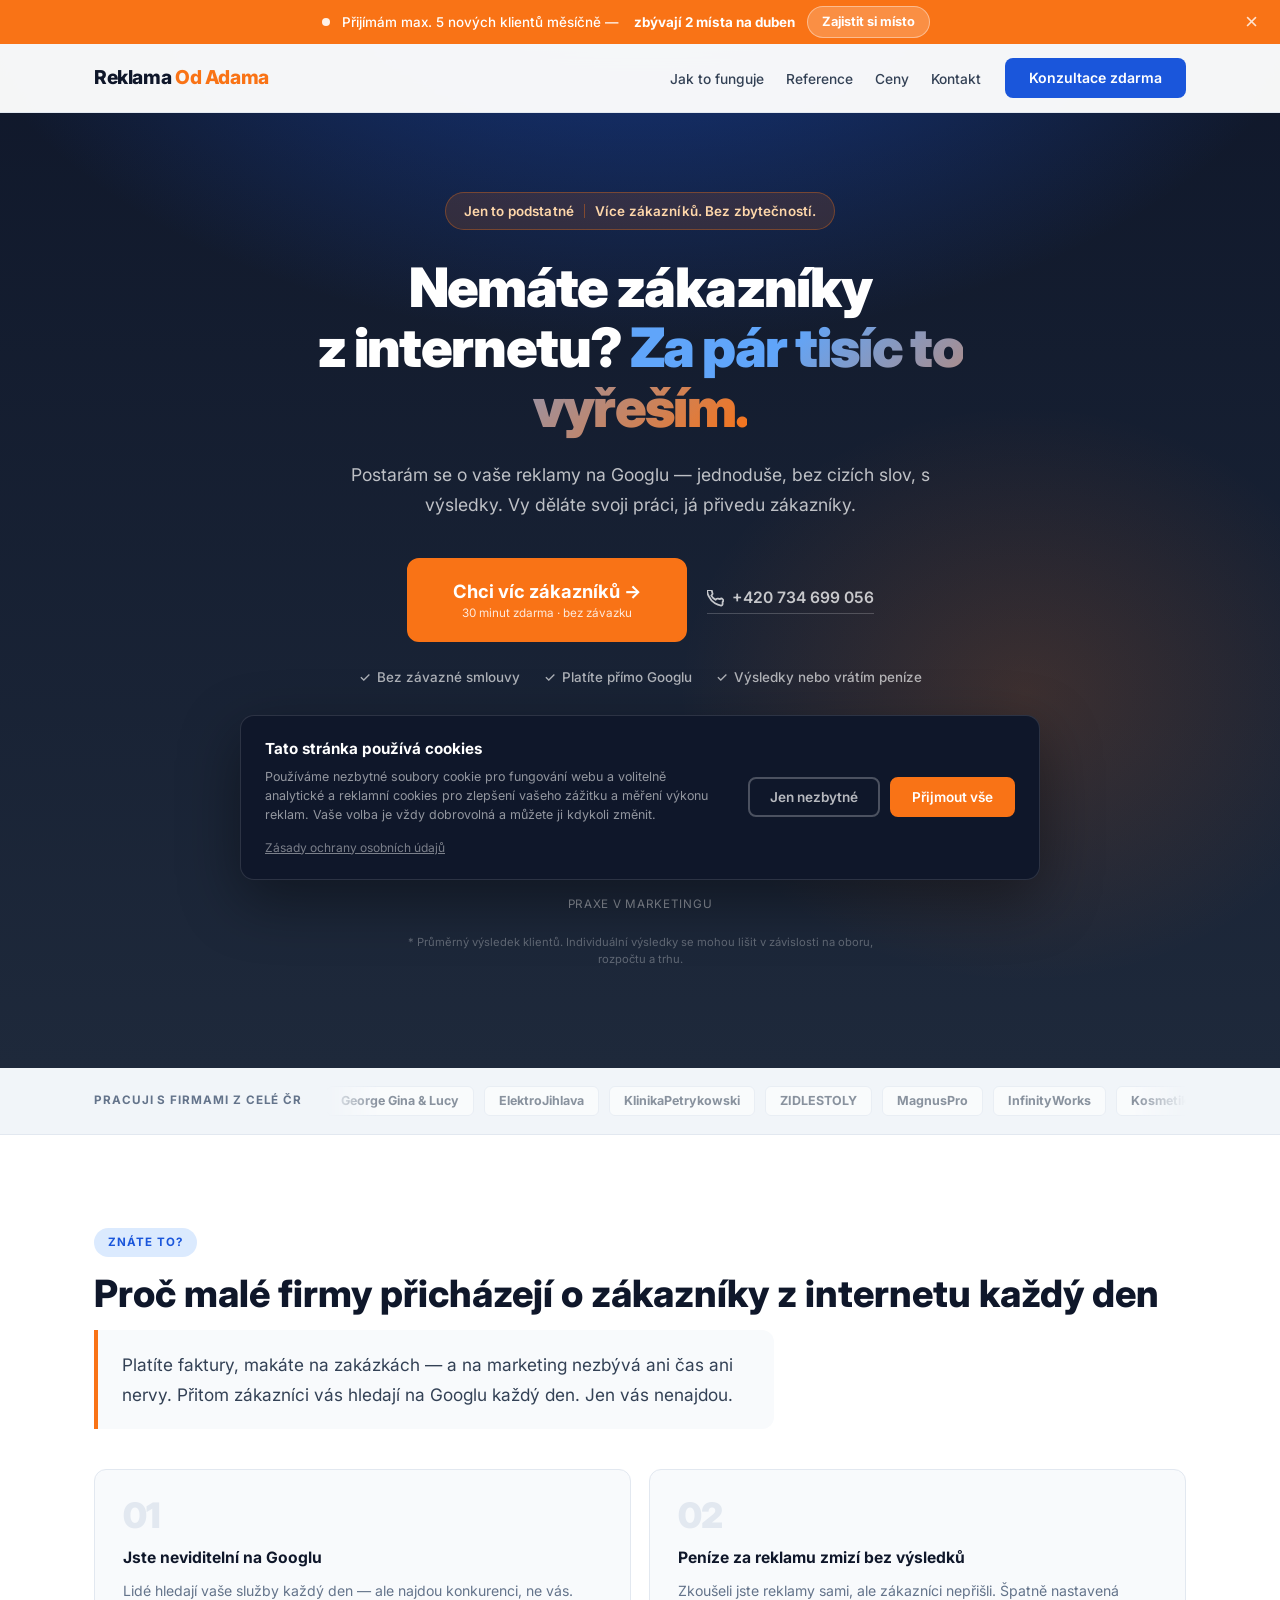
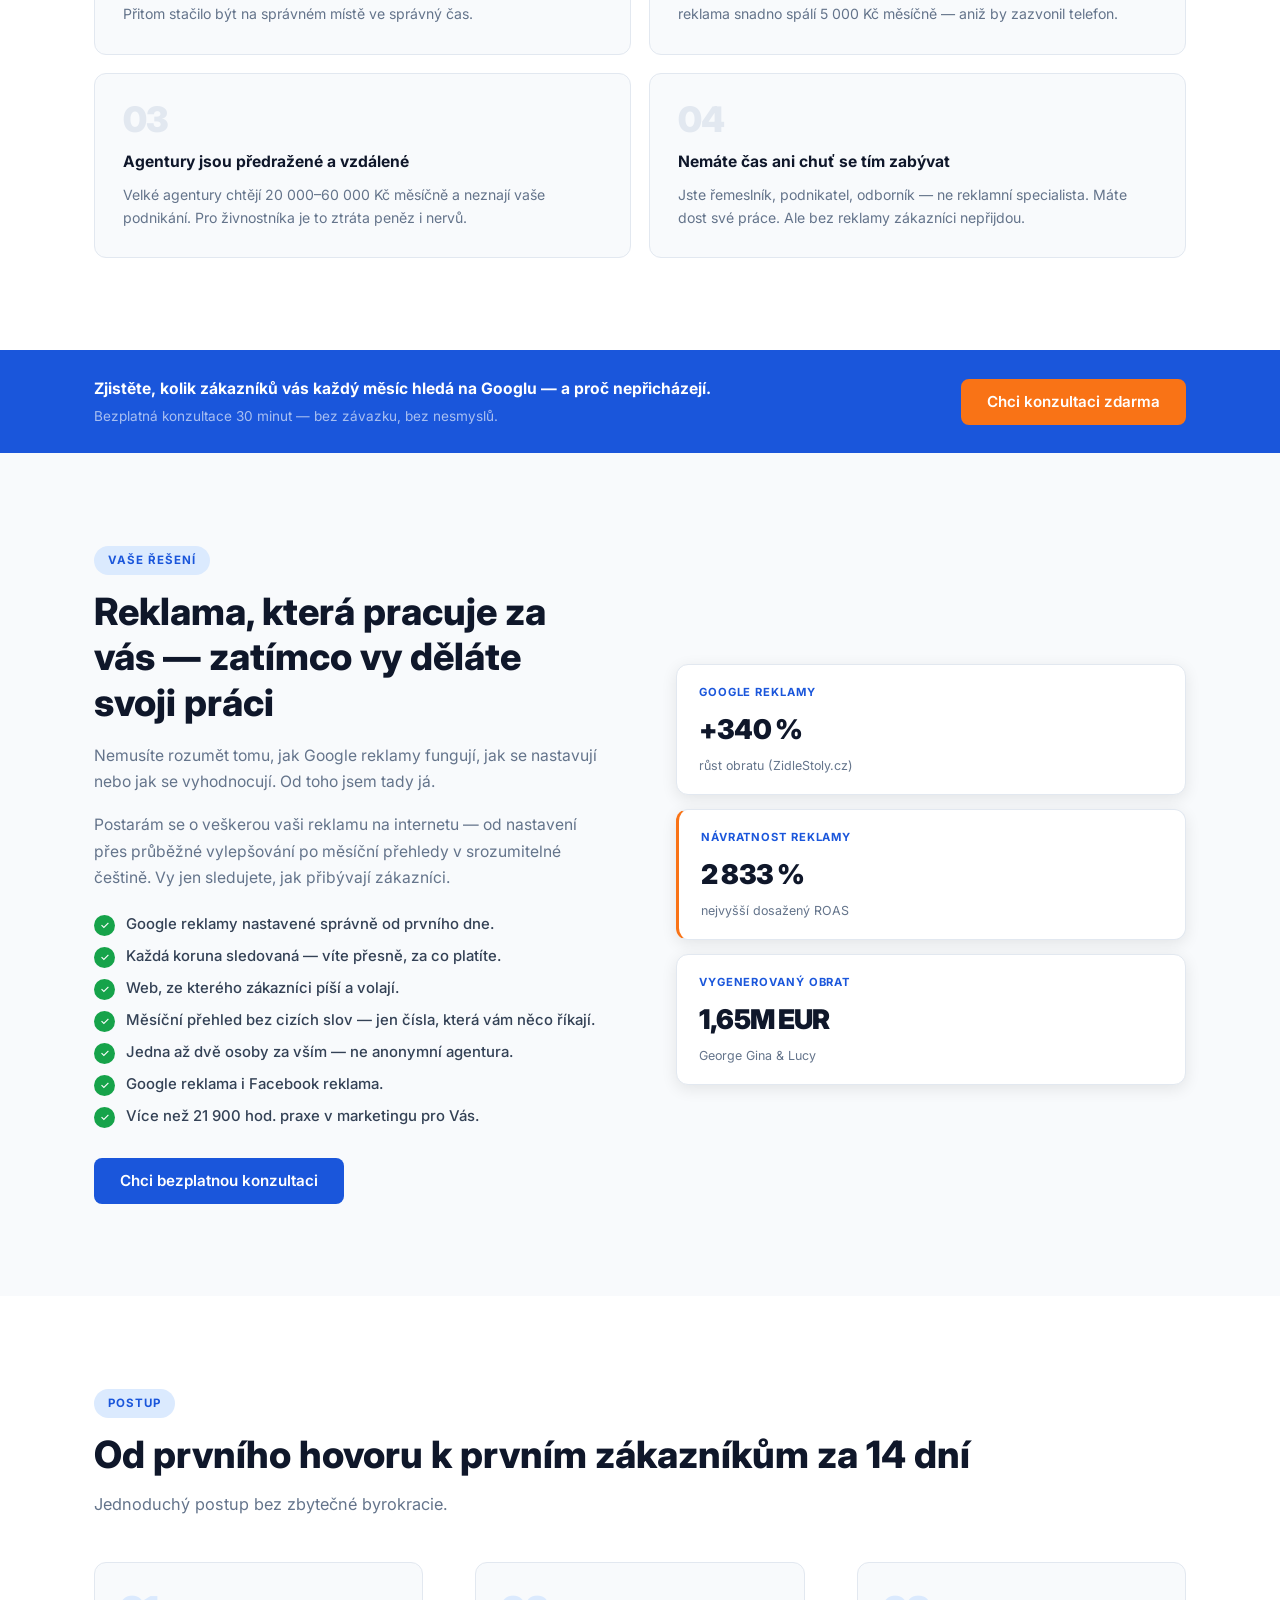
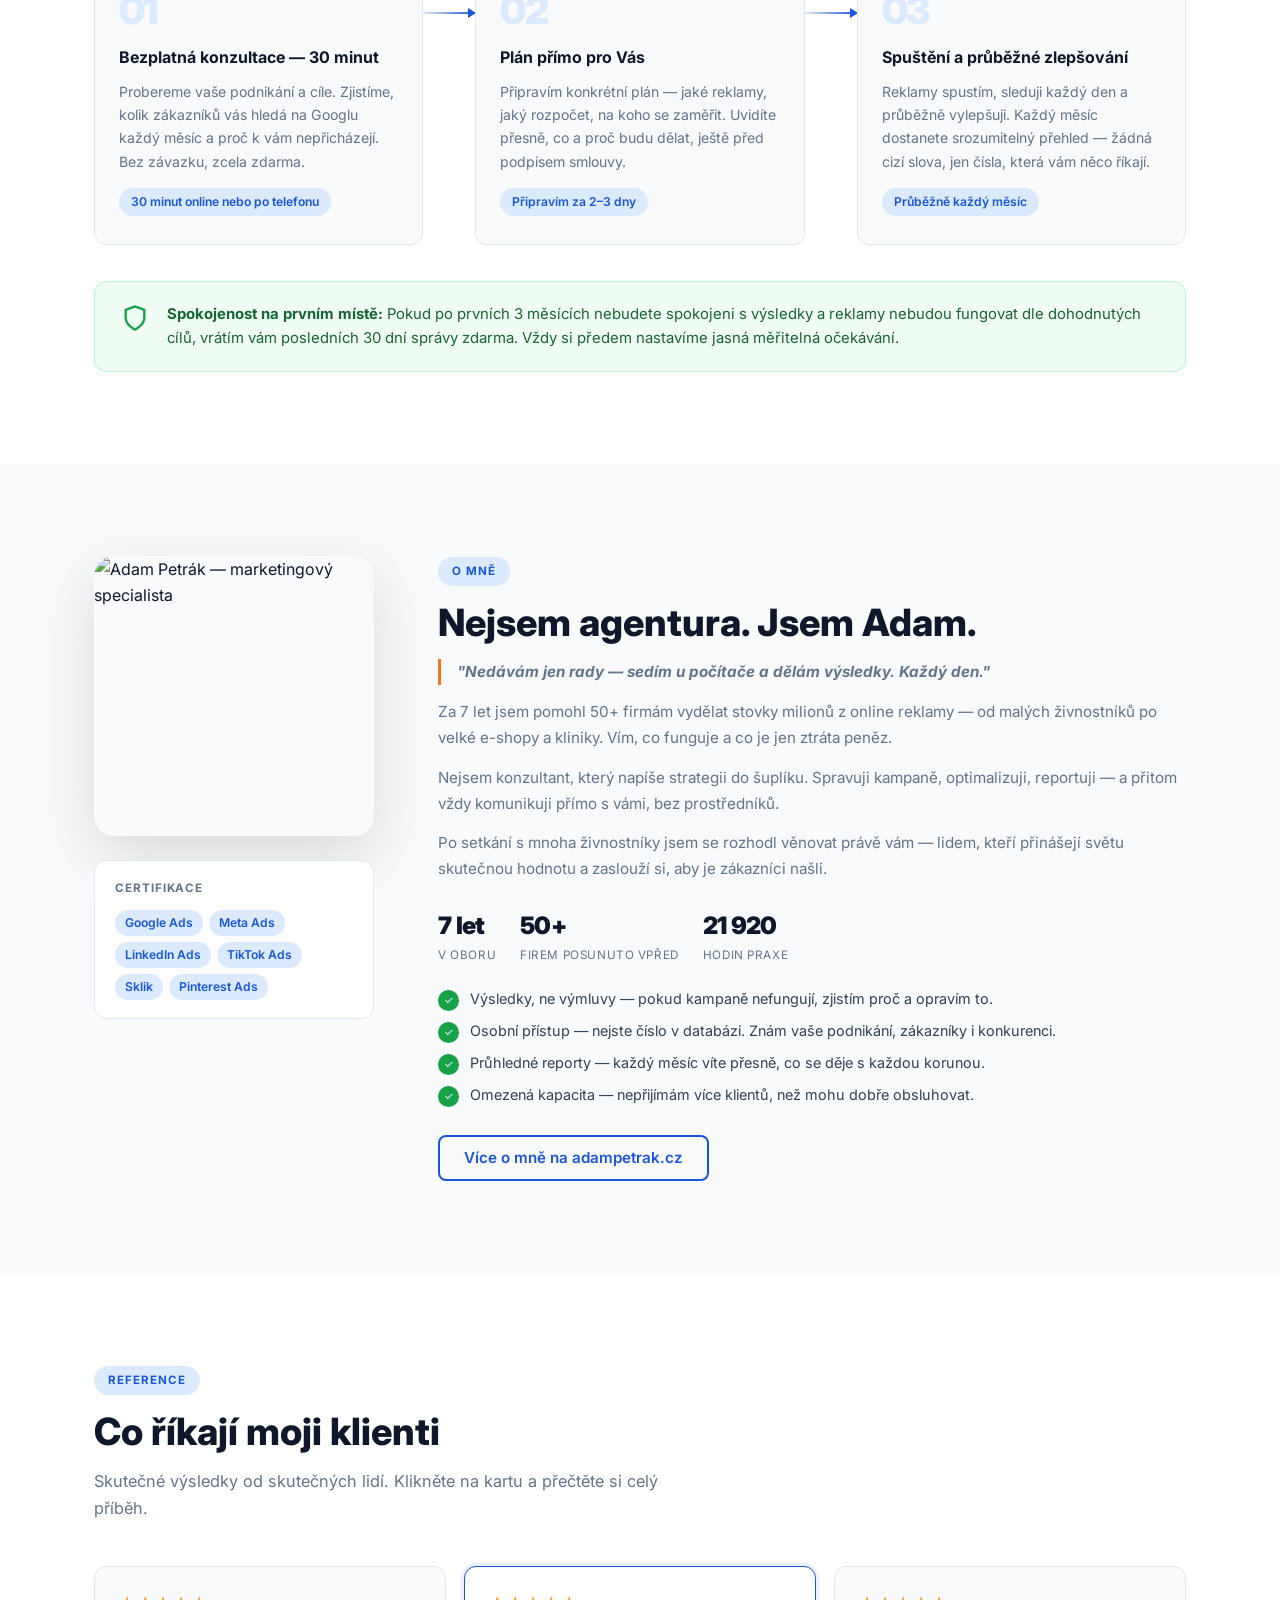
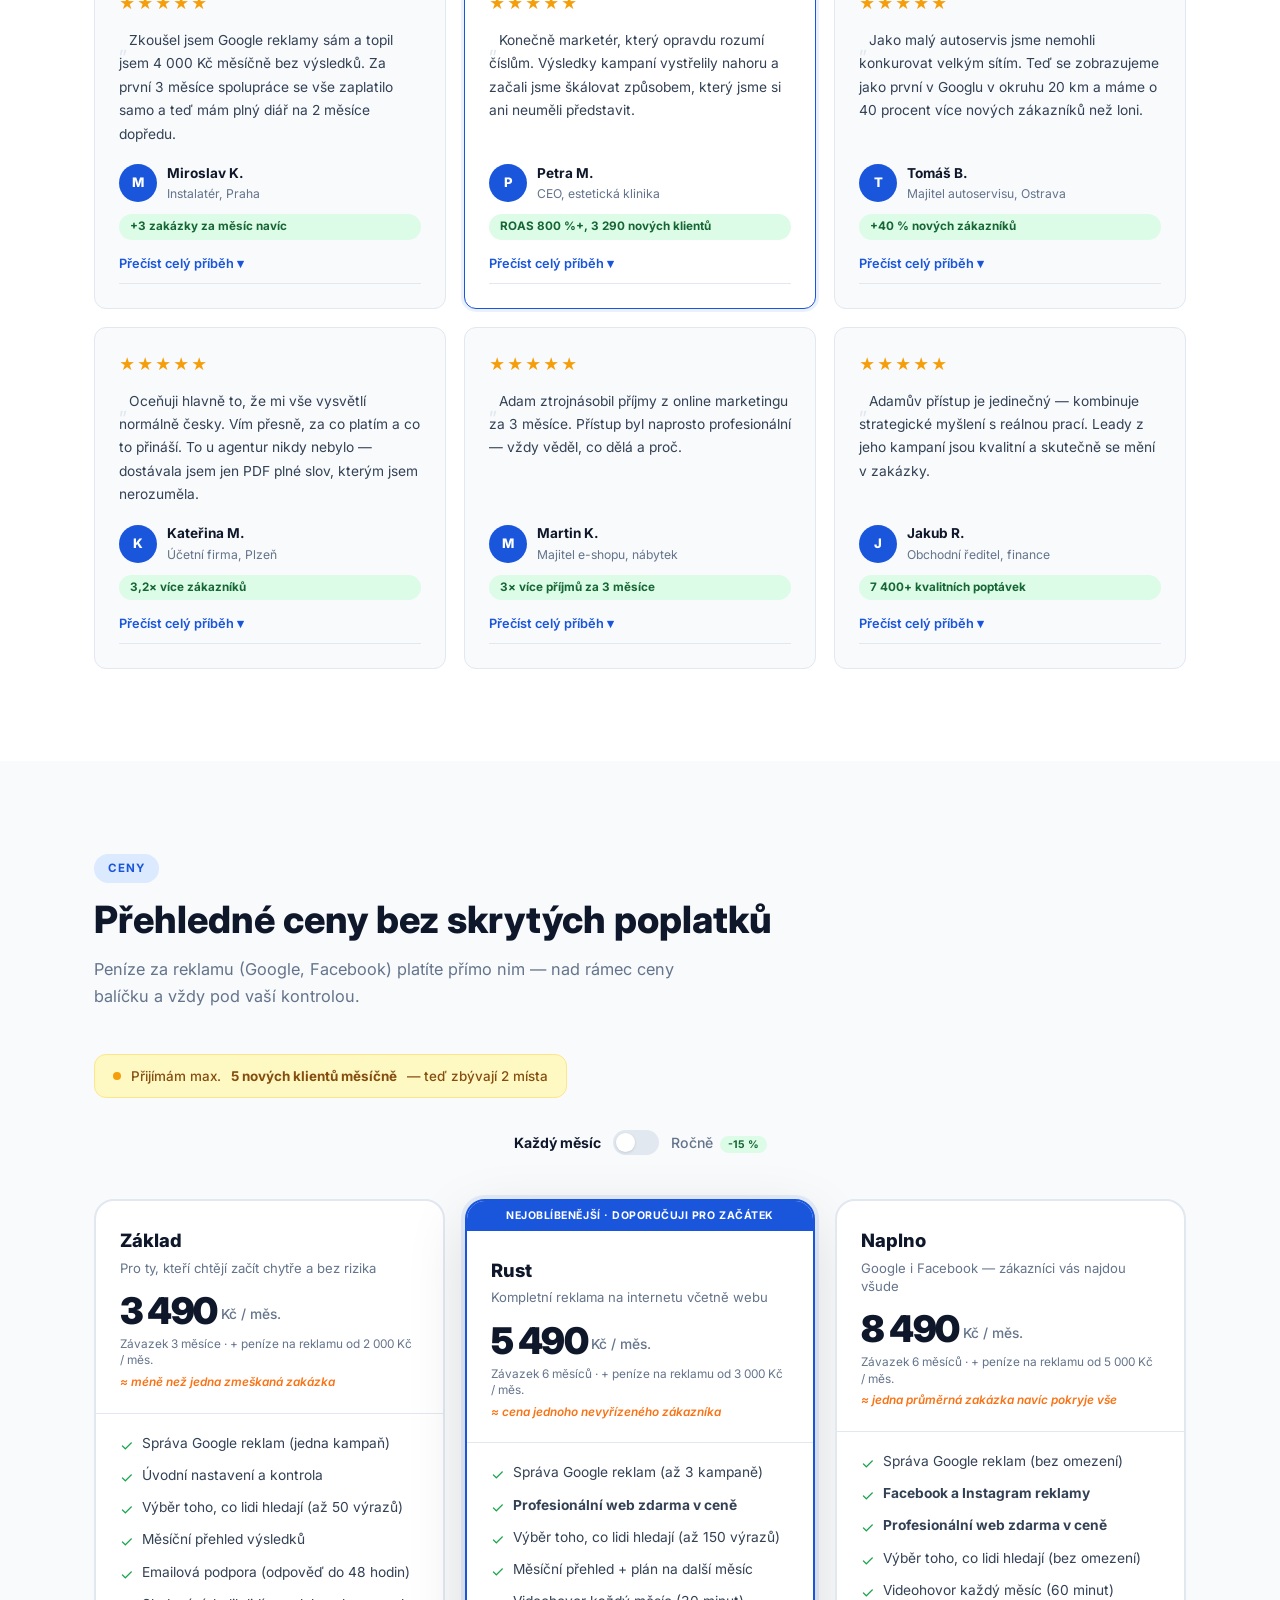
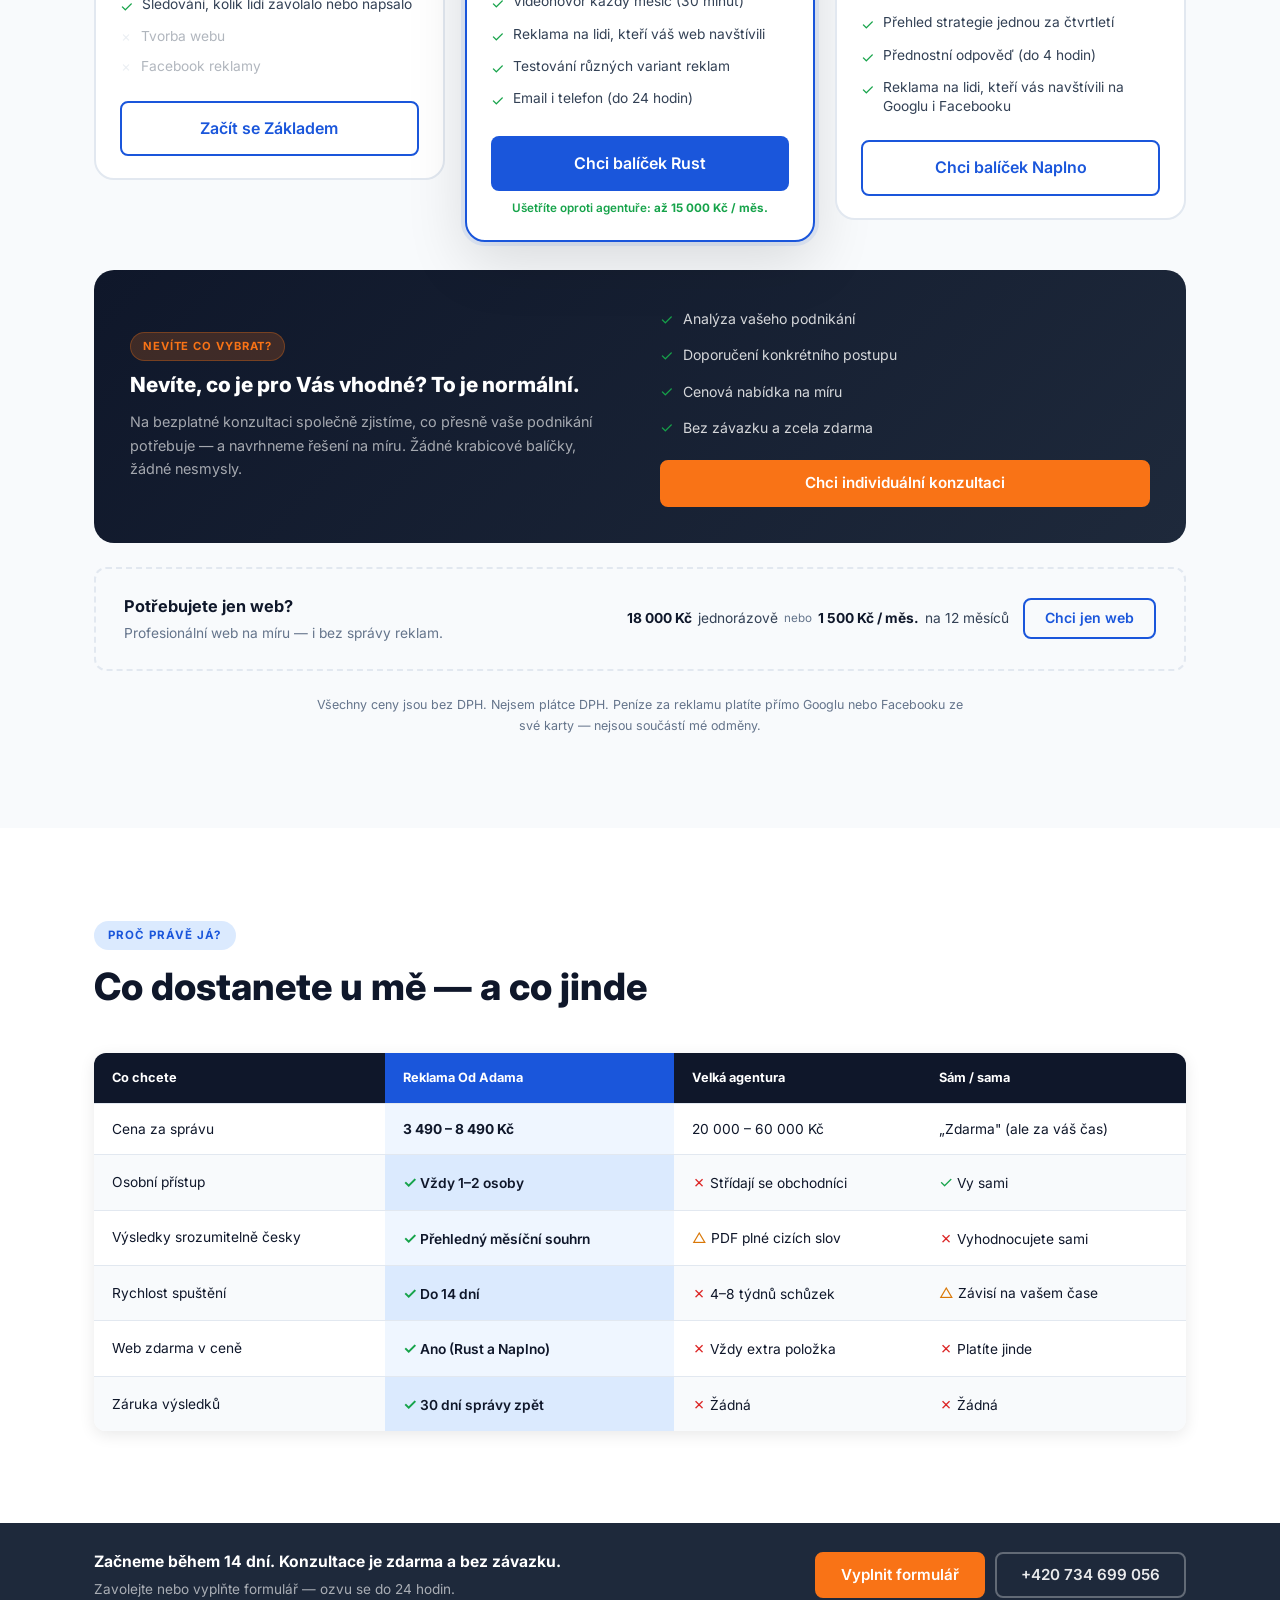
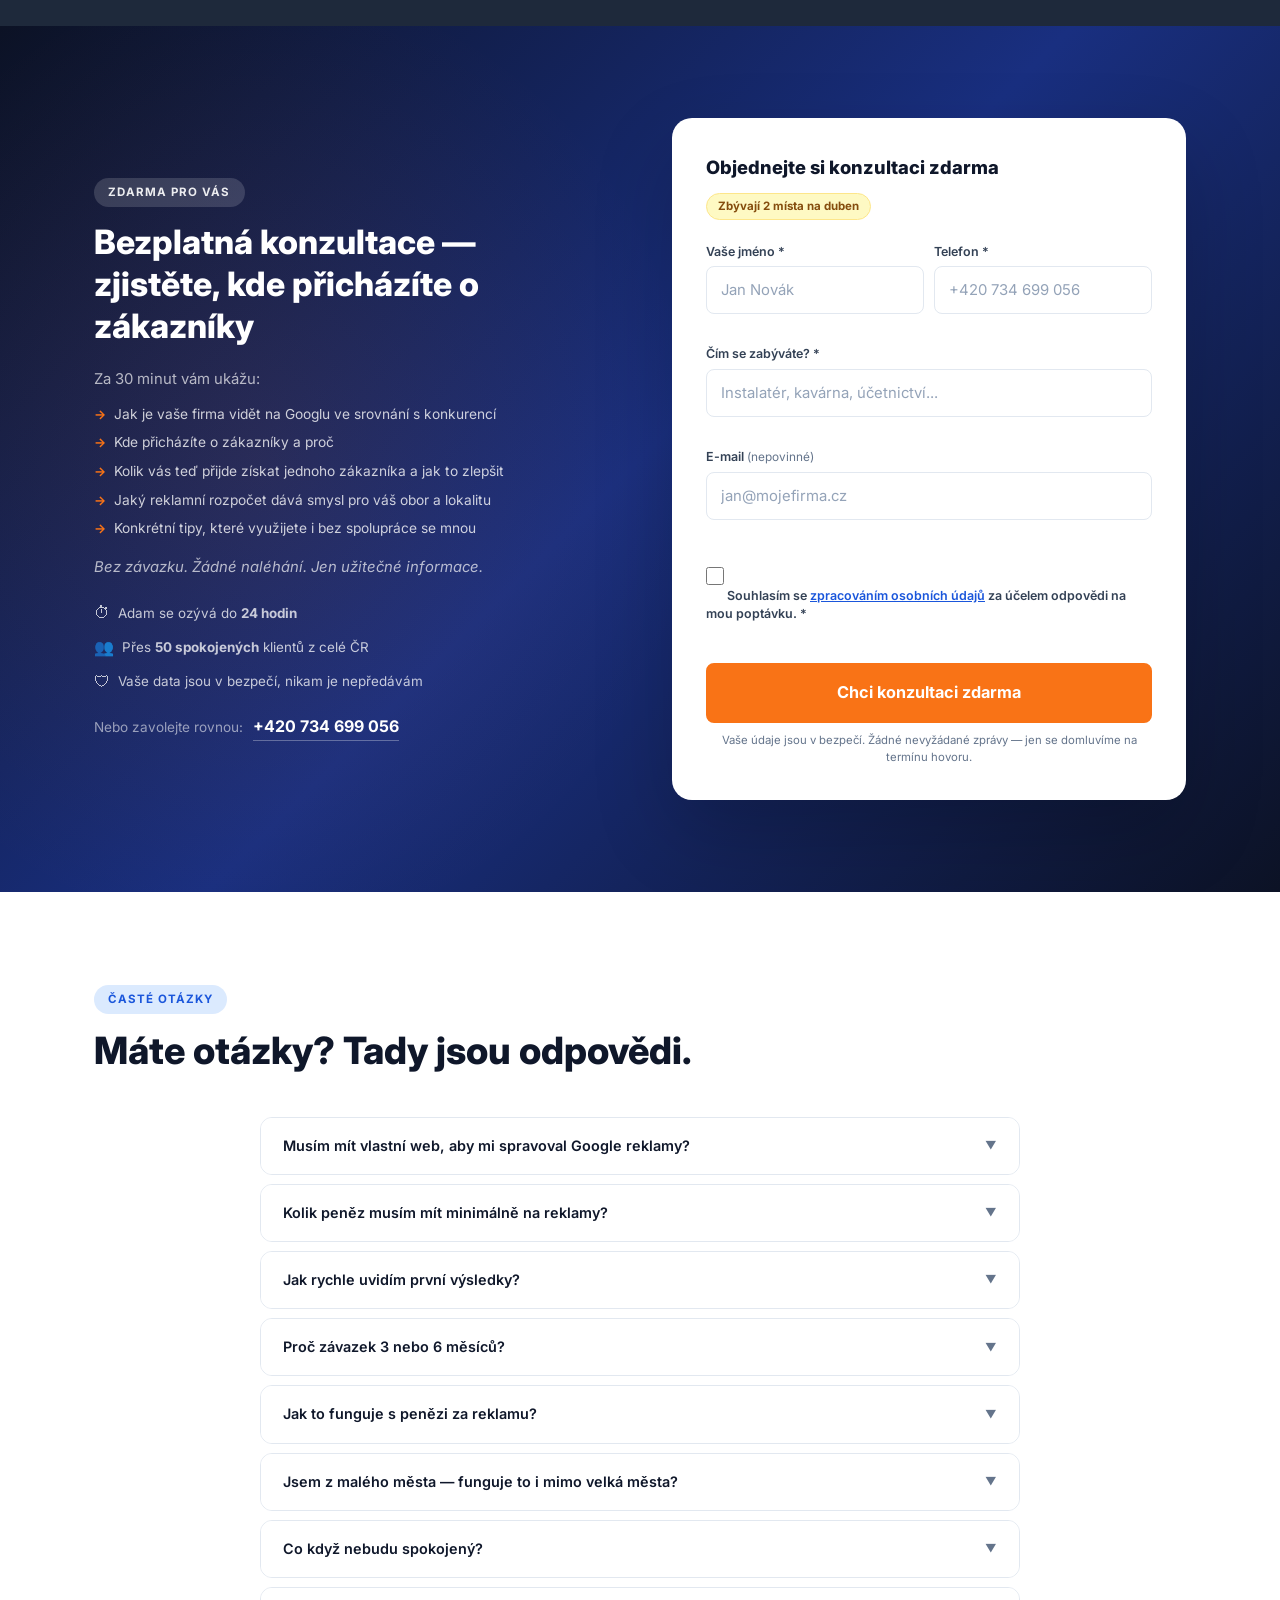
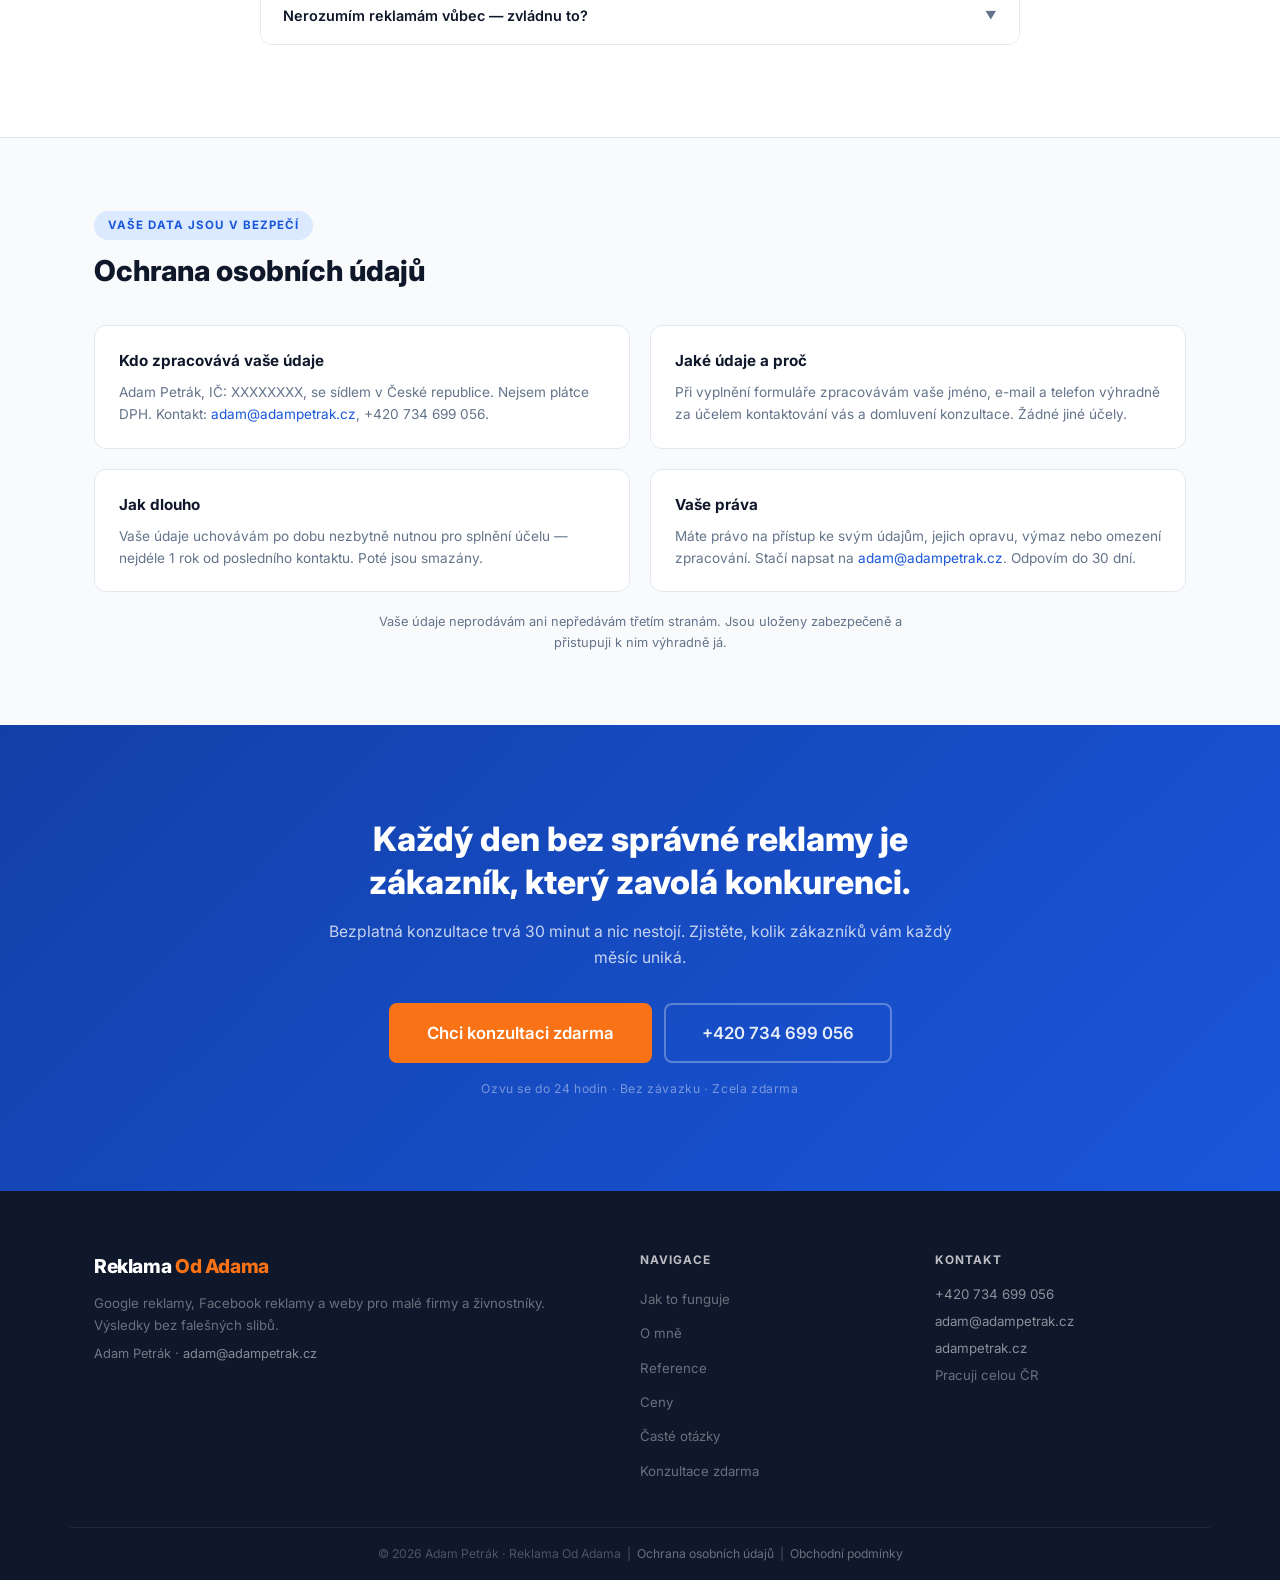
==== commit 7e63ed78: "v2: UX/UI redesign — konverzní funnel pro živnostníky - Hero: přímý headline, jedno CTA, trust strip" ====
--- a/index.html
+++ b/index.html
@@ -6,7 +6,6 @@
 
   <!-- ═══ SEO & CRAWLABILITY ═══ -->
   <meta name="robots" content="index, follow, max-snippet:-1, max-image-preview:large" />
-  <!-- AdsBot Google nesmí být blokován — žádný noindex pro AdsBot -->
   <title>Reklama Od Adama — Google reklamy pro malé firmy a živnostníky | Adam Petrák</title>
   <meta name="description" content="Google reklamy a Facebook reklamy pro živnostníky a malé firmy. Bez drahých agentur, bez cizích slov. Viditelnost na Googlu za 14 dní. Adam Petrák — 7 let praxe, 50+ klientů." />
   <meta name="keywords" content="Google reklamy, Google Ads, Facebook reklamy, marketing pro živnostníky, malé firmy reklama, PPC reklama, online marketing" />
@@ -15,7 +14,7 @@
   <!-- ═══ CANONICAL ═══ -->
   <link rel="canonical" href="https://reklamaodadama.cz/" />
 
-  <!-- ═══ OPEN GRAPH (Facebook, LinkedIn, WhatsApp sdílení) ═══ -->
+  <!-- ═══ OPEN GRAPH ═══ -->
   <meta property="og:type" content="website" />
   <meta property="og:url" content="https://reklamaodadama.cz/" />
   <meta property="og:title" content="Reklama Od Adama — Google reklamy pro malé firmy" />
@@ -30,7 +29,7 @@
   <meta name="twitter:description" content="Google reklamy a Facebook reklamy pro živnostníky a malé firmy. Bez drahých agentur, bez cizích slov." />
   <meta name="twitter:image" content="https://reklamaodadama.cz/og-image.jpg" />
 
-  <!-- ═══ SCHEMA.ORG — LocalBusiness / ProfessionalService ═══ -->
+  <!-- ═══ SCHEMA.ORG ═══ -->
   <script type="application/ld+json">
   {
     "@context": "https://schema.org",
@@ -47,45 +46,25 @@
       "url": "https://adampetrak.cz",
       "jobTitle": "Marketingový specialista"
     },
-    "areaServed": {
-      "@type": "Country",
-      "name": "CZ"
-    },
-    "serviceType": [
-      "Google Ads správa",
-      "Facebook Ads správa",
-      "Tvorba webových stránek",
-      "Online marketing"
-    ],
+    "areaServed": { "@type": "Country", "name": "CZ" },
+    "serviceType": ["Google Ads správa","Facebook Ads správa","Tvorba webových stránek","Online marketing"],
     "priceRange": "3490 - 8490 CZK/měsíc",
     "knowsLanguage": "cs",
-    "sameAs": [
-      "https://adampetrak.cz"
-    ]
+    "sameAs": ["https://adampetrak.cz"]
   }
   </script>
 
-  <!-- ═══ GOOGLE CONSENT MODE v2 — výchozí stav (před souhlasem = denied) ═══ -->
+  <!-- ═══ GOOGLE CONSENT MODE v2 ═══ -->
   <script>
     window.dataLayer = window.dataLayer || [];
     function gtag(){ dataLayer.push(arguments); }
     gtag('consent', 'default', {
-      'ad_storage':          'denied',
-      'analytics_storage':   'denied',
-      'ad_user_data':        'denied',
-      'ad_personalization':  'denied',
-      'wait_for_update':     500
+      'ad_storage': 'denied', 'analytics_storage': 'denied',
+      'ad_user_data': 'denied', 'ad_personalization': 'denied',
+      'wait_for_update': 500
     });
     gtag('js', new Date());
-    /*
-     * Po vložení GTM kódu odkomentujte:
-     * gtag('config', 'G-XXXXXXXXXX');
-     */
   </script>
-  <!--
-    Google Tag Manager — vložte váš GTM snippet zde:
-    <script>(function(w,d,s,l,i){...})(window,document,'script','dataLayer','GTM-XXXXXXX');</script>
-  -->
 
   <link rel="stylesheet" href="style.css" />
   <link rel="preconnect" href="https://fonts.googleapis.com" />
@@ -100,24 +79,23 @@
 <div class="urgency-bar" id="urgencyBar">
   <div class="urgency-inner">
     <span class="urgency-dot"></span>
-    Duben 2026: Zbývají <strong>2 z 5 volných míst</strong> pro nové klienty
+    Přijímám max. 5 nových klientů měsíčně —&nbsp;<strong>zbývají 2 místa na duben</strong>
     <a href="#konzultace" class="urgency-cta">Zajistit si místo</a>
   </div>
   <button class="urgency-close" id="urgencyClose" aria-label="Zavřít">&times;</button>
 </div>
 
 <!-- ══════════════════════════════════════════
-     NAVIGACE
+     NAVIGACE — max. 4 položky (Hick's Law)
 ══════════════════════════════════════════ -->
 <nav class="navbar" id="navbar">
   <div class="container nav-inner">
     <a href="#" class="logo">Reklama <span>Od Adama</span></a>
     <ul class="nav-links" id="navLinks">
       <li><a href="#jak-to-funguje">Jak to funguje</a></li>
-      <li><a href="#o-mne">O mně</a></li>
       <li><a href="#reference">Reference</a></li>
       <li><a href="#ceny">Ceny</a></li>
-      <li><a href="#faq">Otázky</a></li>
+      <li><a href="#konzultace">Kontakt</a></li>
     </ul>
     <a href="#konzultace" class="btn btn-nav">Konzultace zdarma</a>
     <button class="hamburger" id="hamburger" aria-label="Otevřít menu">
@@ -127,31 +105,31 @@
 </nav>
 
 <!-- ══════════════════════════════════════════
-     HERO
+     HERO — přímý, emocionální, jeden CTA
 ══════════════════════════════════════════ -->
 <section class="hero" id="hero">
   <div class="hero-bg"></div>
   <div class="container hero-inner">
 
     <div class="hero-tagline">
-      Jen to důležité
+      Jen to podstatné
       <span class="hero-tagline-sep"></span>
-      Co nejvíce muziky za co nejméně peněz
+      Více zákazníků. Bez zbytečností.
     </div>
 
     <h1 class="hero-h1">
-      Lidé, kteří hledají vaše služby<br />
-      na Googlu, <span class="highlight">najdou vás.</span>
+      Nemáte zákazníky<br />z internetu?
+      <span class="highlight">Za pár tisíc to vyřeším.</span>
     </h1>
 
     <p class="hero-sub">
-      Postarám se o Vaše reklamy, aby se Vám zákazníci sami ozývali — bez drahých agentur, bez cizích slov a falešných slibů. Pro Vás kompletně bez starostí.
+      Postarám se o vaše reklamy na Googlu — jednoduše, bez cizích slov, s výsledky. Vy děláte svoji práci, já přivedu zákazníky.
     </p>
 
     <div class="hero-cta-wrap">
       <a href="#konzultace" class="btn btn-accent btn-hero">
-        Chci konzultaci zdarma
-        <span class="btn-sub">30 minut, nic nestojí, bez závazku</span>
+        Chci víc zákazníků →
+        <span class="btn-sub">30 minut zdarma · bez závazku</span>
       </a>
       <a href="tel:+420734699056" class="hero-tel">
         <svg width="17" height="17" viewBox="0 0 24 24" fill="none" stroke="currentColor" stroke-width="2.5" stroke-linecap="round" stroke-linejoin="round"><path d="M22 16.92v3a2 2 0 01-2.18 2 19.79 19.79 0 01-8.63-3.07A19.5 19.5 0 013.07 9.81 19.79 19.79 0 01.1 1.21 2 2 0 012 0h3a2 2 0 012 1.72 12.84 12.84 0 00.7 2.81 2 2 0 01-.45 2.11L6.09 7.91a16 16 0 006 6l1.27-1.27a2 2 0 012.11-.45 12.84 12.84 0 002.81.7A2 2 0 0122 16.92z"/></svg>
@@ -159,20 +137,32 @@
       </a>
     </div>
 
+    <!-- Odstraňuje 3 nejčastější obavy hned pod CTA -->
+    <div class="hero-guarantees">
+      <span><span class="hg-check">✓</span> Bez závazné smlouvy</span>
+      <span><span class="hg-check">✓</span> Platíte přímo Googlu</span>
+      <span><span class="hg-check">✓</span> Výsledky nebo vrátím peníze</span>
+    </div>
+
     <div class="hero-trust">
       <div class="trust-item">
-        <span class="trust-num" data-target="47">0</span><span class="trust-plus">+</span>
+        <span class="trust-num" data-target="50">0</span><span class="trust-plus">+</span>
         <span class="trust-lbl">spokojených klientů</span>
       </div>
       <div class="trust-sep"></div>
       <div class="trust-item">
-        <span class="trust-num">4,8x</span>
+        <span class="trust-num">4,8×</span>
         <span class="trust-lbl">průměrná návratnost reklamy*</span>
       </div>
       <div class="trust-sep"></div>
       <div class="trust-item">
         <span class="trust-num">14</span><span class="trust-plus"> dní</span>
         <span class="trust-lbl">do spuštění reklam</span>
+      </div>
+      <div class="trust-sep"></div>
+      <div class="trust-item">
+        <span class="trust-num">7</span><span class="trust-plus"> let</span>
+        <span class="trust-lbl">praxe v marketingu</span>
       </div>
     </div>
     <p class="hero-disclaimer">* Průměrný výsledek klientů. Individuální výsledky se mohou lišit v závislosti na oboru, rozpočtu a trhu.</p>
@@ -196,7 +186,6 @@
         <div class="proof-item">InfinityWorks</div>
         <div class="proof-item">Kosmetika Jihlava</div>
         <div class="proof-item">ajeVyklizeno</div>
-        <!-- duplicate set — fills wide screens seamlessly -->
         <div class="proof-item">George Gina &amp; Lucy</div>
         <div class="proof-item">ElektroJihlava</div>
         <div class="proof-item">KlinikaPetrykowski</div>
@@ -211,31 +200,33 @@
 </section>
 
 <!-- ══════════════════════════════════════════
-     PROBLÉM
+     PROBLÉM — emocionální intro + 4 karty
 ══════════════════════════════════════════ -->
 <section class="problem" id="problem">
   <div class="container">
     <div class="section-tag">Znáte to?</div>
     <h2 class="section-h2">Proč malé firmy přicházejí o zákazníky z&nbsp;internetu každý den</h2>
-    <p class="section-desc">Tohle trápí devět z deseti živnostníků a majitelů malých firem.</p>
+    <p class="pain-intro">
+      Platíte faktury, makáte na zakázkách — a na marketing nezbývá ani čas ani nervy. Přitom zákazníci vás hledají na Googlu každý den. Jen vás nenajdou.
+    </p>
 
     <div class="pain-grid">
-      <div class="pain-card">
+      <div class="pain-card fade-in">
         <div class="pain-n">01</div>
         <h3>Jste neviditelní na Googlu</h3>
         <p>Lidé hledají vaše služby každý den — ale najdou konkurenci, ne vás. Přitom stačilo být na správném místě ve správný čas.</p>
       </div>
-      <div class="pain-card">
+      <div class="pain-card fade-in">
         <div class="pain-n">02</div>
         <h3>Peníze za reklamu zmizí bez výsledků</h3>
         <p>Zkoušeli jste reklamy sami, ale zákazníci nepřišli. Špatně nastavená reklama snadno spálí 5 000 Kč měsíčně — aniž by zazvonil telefon.</p>
       </div>
-      <div class="pain-card">
+      <div class="pain-card fade-in">
         <div class="pain-n">03</div>
         <h3>Agentury jsou předražené a vzdálené</h3>
-        <p>Velké agentury chtějí 20 000 až 60 000 Kč měsíčně, střídají vám obchodní zástupce a výsledky negarantují. Pro živnostníka je to mimo dosah.</p>
-      </div>
-      <div class="pain-card">
+        <p>Velké agentury chtějí 20 000–60 000 Kč měsíčně a neznají vaše podnikání. Pro živnostníka je to ztráta peněz i nervů.</p>
+      </div>
+      <div class="pain-card fade-in">
         <div class="pain-n">04</div>
         <h3>Nemáte čas ani chuť se tím zabývat</h3>
         <p>Jste řemeslník, podnikatel, odborník — ne reklamní specialista. Máte dost své práce. Ale bez reklamy zákazníci nepřijdou.</p>
@@ -250,8 +241,8 @@
 <section class="mid-cta">
   <div class="container mid-cta-in">
     <div class="mid-cta-text">
-      <strong>Zjistěte, zda je to vhodné pro Vaše podnikání a kolik můžete získat.</strong>
-      <span>Bezplatná konzultace — bez závazku, bez nesmyslů.</span>
+      <strong>Zjistěte, kolik zákazníků vás každý měsíc hledá na Googlu — a proč nepřicházejí.</strong>
+      <span>Bezplatná konzultace 30 minut — bez závazku, bez nesmyslů.</span>
     </div>
     <a href="#konzultace" class="btn btn-accent">Chci konzultaci zdarma</a>
   </div>
@@ -268,28 +259,28 @@
       <p>Nemusíte rozumět tomu, jak Google reklamy fungují, jak se nastavují nebo jak se vyhodnocují. Od toho jsem tady já.</p>
       <p>Postarám se o veškerou vaši reklamu na internetu — od nastavení přes průběžné vylepšování po měsíční přehledy v srozumitelné češtině. Vy jen sledujete, jak přibývají zákazníci.</p>
       <ul class="benefits-list">
-        <li><span class="chk">&#10003;</span> Google reklamy nastavené správně od prvního dne.</li>
-        <li><span class="chk">&#10003;</span> Každá koruna sledovaná — víte přesně, za co platíte.</li>
-        <li><span class="chk">&#10003;</span> Web, ze kterého zákazníci píší a volají.</li>
-        <li><span class="chk">&#10003;</span> Měsíční přehled bez cizích slov — jen čísla, která vám něco říkají.</li>
-        <li><span class="chk">&#10003;</span> Jedna až dvě osoby za vším — ne anonymní agentura.</li>
-        <li><span class="chk">&#10003;</span> Google reklama i Facebook reklama.</li>
-        <li><span class="chk">&#10003;</span> Více než 21 900 hod. surové praxe v marketingu pro Vás.</li>
+        <li><span class="chk">✓</span> Google reklamy nastavené správně od prvního dne.</li>
+        <li><span class="chk">✓</span> Každá koruna sledovaná — víte přesně, za co platíte.</li>
+        <li><span class="chk">✓</span> Web, ze kterého zákazníci píší a volají.</li>
+        <li><span class="chk">✓</span> Měsíční přehled bez cizích slov — jen čísla, která vám něco říkají.</li>
+        <li><span class="chk">✓</span> Jedna až dvě osoby za vším — ne anonymní agentura.</li>
+        <li><span class="chk">✓</span> Google reklama i Facebook reklama.</li>
+        <li><span class="chk">✓</span> Více než 21 900 hod. praxe v marketingu pro Vás.</li>
       </ul>
       <a href="#konzultace" class="btn btn-primary">Chci bezplatnou konzultaci</a>
     </div>
     <div class="solution-cards">
-      <div class="sol-card sol-c1">
+      <div class="sol-card sol-c1 fade-in">
         <div class="sol-lbl">Google reklamy</div>
         <div class="sol-num">+340 %</div>
         <div class="sol-sub">růst obratu (ZidleStoly.cz)</div>
       </div>
-      <div class="sol-card sol-c2">
+      <div class="sol-card sol-c2 fade-in">
         <div class="sol-lbl">Návratnost reklamy</div>
         <div class="sol-num">2 833 %</div>
         <div class="sol-sub">nejvyšší dosažený ROAS</div>
       </div>
-      <div class="sol-card sol-c3">
+      <div class="sol-card sol-c3 fade-in">
         <div class="sol-lbl">Vygenerovaný obrat</div>
         <div class="sol-num">1,65M EUR</div>
         <div class="sol-sub">George Gina &amp; Lucy</div>
@@ -308,21 +299,21 @@
     <p class="section-desc">Jednoduchý postup bez zbytečné byrokracie.</p>
 
     <div class="steps-row">
-      <div class="step-box">
+      <div class="step-box fade-in">
         <div class="step-n">01</div>
         <h3>Bezplatná konzultace — 30 minut</h3>
         <p>Probereme vaše podnikání a cíle. Zjistíme, kolik zákazníků vás hledá na Googlu každý měsíc a proč k vám nepřicházejí. Bez závazku, zcela zdarma.</p>
         <div class="step-badge">30 minut online nebo po telefonu</div>
       </div>
       <div class="step-arrow" aria-hidden="true"></div>
-      <div class="step-box">
+      <div class="step-box fade-in">
         <div class="step-n">02</div>
         <h3>Plán přímo pro Vás</h3>
         <p>Připravím konkrétní plán — jaké reklamy, jaký rozpočet, na koho se zaměřit. Uvidíte přesně, co a proč budu dělat, ještě před podpisem smlouvy.</p>
         <div class="step-badge">Připravím za 2–3 dny</div>
       </div>
       <div class="step-arrow" aria-hidden="true"></div>
-      <div class="step-box">
+      <div class="step-box fade-in">
         <div class="step-n">03</div>
         <h3>Spuštění a průběžné zlepšování</h3>
         <p>Reklamy spustím, sleduji každý den a průběžně vylepšuji. Každý měsíc dostanete srozumitelný přehled — žádná cizí slova, jen čísla, která vám něco říkají.</p>
@@ -330,7 +321,7 @@
       </div>
     </div>
 
-    <div class="guarantee-row">
+    <div class="guarantee-row fade-in">
       <div class="guarantee-icon">
         <svg width="28" height="28" viewBox="0 0 24 24" fill="none" stroke="currentColor" stroke-width="2" stroke-linecap="round" stroke-linejoin="round"><path d="M12 22s8-4 8-10V5l-8-3-8 3v7c0 6 8 10 8 10z"/></svg>
       </div>
@@ -340,7 +331,7 @@
 </section>
 
 <!-- ══════════════════════════════════════════
-     O MNE
+     O MNĚ — osobní, lidský, ne korporátní
 ══════════════════════════════════════════ -->
 <section class="about" id="o-mne">
   <div class="container about-in">
@@ -362,32 +353,32 @@
     </div>
     <div class="about-text">
       <div class="section-tag">O mně</div>
-      <h2 class="section-h2">Adam Petrák — marketingový specialista</h2>
-      <p class="about-motto">"Marketing, co má koule. Nedávám jen rady — sedím u počítače a dělám výsledky."</p>
+      <h2 class="section-h2">Nejsem agentura. Jsem Adam.</h2>
+      <p class="about-motto">"Nedávám jen rady — sedím u počítače a dělám výsledky. Každý den."</p>
       <p>Za 7 let jsem pomohl 50+ firmám vydělat stovky milionů z online reklamy — od malých živnostníků po velké e-shopy a kliniky. Vím, co funguje a co je jen ztráta peněz.</p>
       <p>Nejsem konzultant, který napíše strategii do šuplíku. Spravuji kampaně, optimalizuji, reportuji — a přitom vždy komunikuji přímo s vámi, bez prostředníků.</p>
-      <p>Po setkání s mnoha živnostníky a ověření, že pro mnoho živnostníků dokáže být i velmi levná reklama neuvěřitelně zisková jsem se rozhodl věnovat se právě Vám, komukoli, kdo přináší světu skutečnou hodnotu.</p>
+      <p>Po setkání s mnoha živnostníky jsem se rozhodl věnovat právě vám — lidem, kteří přinášejí světu skutečnou hodnotu a zaslouží si, aby je zákazníci našli.</p>
 
       <div class="about-stats">
-        <div class="about-stat">
+        <div class="about-stat fade-in">
           <span class="astat-num">7 let</span>
           <span class="astat-lbl">v oboru</span>
         </div>
-        <div class="about-stat">
+        <div class="about-stat fade-in">
           <span class="astat-num">50+</span>
           <span class="astat-lbl">firem posunuto vpřed</span>
         </div>
-        <div class="about-stat">
+        <div class="about-stat fade-in">
           <span class="astat-num">21 920</span>
           <span class="astat-lbl">hodin praxe</span>
         </div>
       </div>
 
       <ul class="about-list">
-        <li><span class="chk">&#10003;</span> Výsledky, ne výmluvy — pokud kampaně nefungují, zjistím proč a opravím to.</li>
-        <li><span class="chk">&#10003;</span> Osobní přístup — nejste číslo v databázi. Znám vaše podnikání, zákazníky i konkurenci.</li>
-        <li><span class="chk">&#10003;</span> Průhledné reporty — každý měsíc víte přesně, co se děje s každou korunou.</li>
-        <li><span class="chk">&#10003;</span> Omezená kapacita — nepřijímám více klientů, než mohu dobře obsluhovat.</li>
+        <li><span class="chk">✓</span> Výsledky, ne výmluvy — pokud kampaně nefungují, zjistím proč a opravím to.</li>
+        <li><span class="chk">✓</span> Osobní přístup — nejste číslo v databázi. Znám vaše podnikání, zákazníky i konkurenci.</li>
+        <li><span class="chk">✓</span> Průhledné reporty — každý měsíc víte přesně, co se děje s každou korunou.</li>
+        <li><span class="chk">✓</span> Omezená kapacita — nepřijímám více klientů, než mohu dobře obsluhovat.</li>
       </ul>
 
       <a href="https://adampetrak.cz" target="_blank" rel="noopener noreferrer" class="btn btn-outline">Více o mně na adampetrak.cz</a>
@@ -396,17 +387,98 @@
 </section>
 
 <!-- ══════════════════════════════════════════
-     REFERENCE — záměrně PŘED ceníkem
+     REFERENCE — s rozklikatelnými příběhy
 ══════════════════════════════════════════ -->
 <section class="testimonials" id="reference">
   <div class="container">
     <div class="section-tag">Reference</div>
     <h2 class="section-h2">Co říkají moji klienti</h2>
-    <p class="section-desc">Skutečné výsledky od skutečných lidí.</p>
+    <p class="section-desc">Skutečné výsledky od skutečných lidí. Klikněte na kartu a přečtěte si celý příběh.</p>
 
     <div class="testi-grid">
 
-      <div class="testi-card">
+      <!-- Miroslav — instalatér (nejrelevantější pro živnostníka) -->
+      <div class="testi-card testi-expandable fade-in">
+        <div class="testi-stars">&#9733;&#9733;&#9733;&#9733;&#9733;</div>
+        <p class="testi-text">Zkoušel jsem Google reklamy sám a topil jsem 4 000 Kč měsíčně bez výsledků. Za první 3 měsíce spolupráce se vše zaplatilo samo a teď mám plný diář na 2 měsíce dopředu.</p>
+        <div class="testi-author">
+          <div class="testi-av">M</div>
+          <div>
+            <div class="testi-name">Miroslav K.</div>
+            <div class="testi-role">Instalatér, Praha</div>
+          </div>
+        </div>
+        <div class="testi-badge">+3 zakázky za měsíc navíc</div>
+        <button class="testi-toggle" aria-expanded="false">Přečíst celý příběh ▾</button>
+        <div class="testi-story">
+          <p>Miroslav přišel ke mně s tím, že mu reklamy na Googlu nefungují — platil jsem 4 000 Kč měsíčně a telefon nezvonil. Po auditu jsem zjistil, že jeho reklamy cílily na celé Česko místo Prahy, a klíčová slova byla nastavená na obecné fráze, které nikdo nehledal.</p>
+          <p>Za 2 týdny jsem přenastavil kampaně na lokální cílení, vybral 30 konkrétních frází, které lidé v Praze skutečně hledají, a upravil web tak, aby zákazník hned věděl, kam zavolat.</p>
+          <p><strong>Výsledek po 3 měsících:</strong> 3 nové zakázky za měsíc navíc, plný diář na 2 měsíce, správa reklam se zaplatila za první měsíc.</p>
+        </div>
+      </div>
+
+      <!-- Petra — klinika (featured) -->
+      <div class="testi-card testi-featured testi-expandable fade-in">
+        <div class="testi-stars">&#9733;&#9733;&#9733;&#9733;&#9733;</div>
+        <p class="testi-text">Konečně marketér, který opravdu rozumí číslům. Výsledky kampaní vystřelily nahoru a začali jsme škálovat způsobem, který jsme si ani neuměli představit.</p>
+        <div class="testi-author">
+          <div class="testi-av">P</div>
+          <div>
+            <div class="testi-name">Petra M.</div>
+            <div class="testi-role">CEO, estetická klinika</div>
+          </div>
+        </div>
+        <div class="testi-badge">ROAS 800 %+, 3 290 nových klientů</div>
+        <button class="testi-toggle" aria-expanded="false">Přečíst celý příběh ▾</button>
+        <div class="testi-story">
+          <p>Estetická klinika Petry bojovala s vysokými náklady na nové klienty. Předchozí agentura fakturovala 25 000 Kč měsíčně, ale výsledky nebyly měřitelné — dostávali „krásné reporty", ale klientů nepřibývalo.</p>
+          <p>Postavili jsme celou strukturu kampaní od nuly: Google Search pro aktivní hledání, Remarketing pro lidi, kteří navštívili web, a Facebook kampaně pro budování povědomí v regionu.</p>
+          <p><strong>Výsledek za 6 měsíců:</strong> ROAS 800 %+, 3 290 nových klientů, náklady na akvizici klesly o 62 % při zachování kvality klientů.</p>
+        </div>
+      </div>
+
+      <!-- Tomáš — autoservis -->
+      <div class="testi-card testi-expandable fade-in">
+        <div class="testi-stars">&#9733;&#9733;&#9733;&#9733;&#9733;</div>
+        <p class="testi-text">Jako malý autoservis jsme nemohli konkurovat velkým sítím. Teď se zobrazujeme jako první v Googlu v okruhu 20 km a máme o 40 procent více nových zákazníků než loni.</p>
+        <div class="testi-author">
+          <div class="testi-av">T</div>
+          <div>
+            <div class="testi-name">Tomáš B.</div>
+            <div class="testi-role">Majitel autoservisu, Ostrava</div>
+          </div>
+        </div>
+        <div class="testi-badge">+40 % nových zákazníků</div>
+        <button class="testi-toggle" aria-expanded="false">Přečíst celý příběh ▾</button>
+        <div class="testi-story">
+          <p>Tomáš měl skvělý servis, ale zákazníci ho nenašli — na Googlu se na první stránce zobrazovaly velké řetězce, on byl na straně 3. Sám si reklamy nastavil jednou, ale výsledky přišly minimální.</p>
+          <p>Poradil jsem lokální Google Ads strategii zaměřenou na Ostravu a okolí 20 km, přidali jsme Google Business Profile optimalizaci a web jsme doplnili o stránky pro konkrétní služby (výměna oleje, STK příprava, zimní přezutí).</p>
+          <p><strong>Výsledek po 4 měsících:</strong> 1. nebo 2. místo na Googlu pro 15 klíčových frází v lokalitě, +40 % nových zákazníků, ROI správy přes 600 %.</p>
+        </div>
+      </div>
+
+      <!-- Kateřina — účetní -->
+      <div class="testi-card testi-expandable fade-in">
+        <div class="testi-stars">&#9733;&#9733;&#9733;&#9733;&#9733;</div>
+        <p class="testi-text">Oceňuji hlavně to, že mi vše vysvětlí normálně česky. Vím přesně, za co platím a co to přináší. To u agentur nikdy nebylo — dostávala jsem jen PDF plné slov, kterým jsem nerozuměla.</p>
+        <div class="testi-author">
+          <div class="testi-av">K</div>
+          <div>
+            <div class="testi-name">Kateřina M.</div>
+            <div class="testi-role">Účetní firma, Plzeň</div>
+          </div>
+        </div>
+        <div class="testi-badge">3,2× více zákazníků</div>
+        <button class="testi-toggle" aria-expanded="false">Přečíst celý příběh ▾</button>
+        <div class="testi-story">
+          <p>Kateřina provozovala účetní firmu v Plzni a přišla ke mně po zkušenosti s velkou agenturou — platila 18 000 Kč měsíčně, dostávala složité reporty a nevěděla, jestli reklamy vůbec fungují.</p>
+          <p>Zjednodušili jsme vše na minimum: jedna Google kampaň zaměřená na Plzeň a okolí, jasné cílové stránky pro každý typ klienta (OSVČ, s.r.o., start-up), měsíční report na jedné stránce A4.</p>
+          <p><strong>Výsledek po 5 měsících:</strong> 3,2× více nových klientů při třetinových nákladech oproti předchozí agentuře. Kateřina ví každý měsíc přesně, za co platí.</p>
+        </div>
+      </div>
+
+      <!-- Martin — e-shop nábytek -->
+      <div class="testi-card testi-expandable fade-in">
         <div class="testi-stars">&#9733;&#9733;&#9733;&#9733;&#9733;</div>
         <p class="testi-text">Adam ztrojnásobil příjmy z online marketingu za 3 měsíce. Přístup byl naprosto profesionální — vždy věděl, co dělá a proč.</p>
         <div class="testi-author">
@@ -416,23 +488,17 @@
             <div class="testi-role">Majitel e-shopu, nábytek</div>
           </div>
         </div>
-        <div class="testi-badge">3x více příjmů za 3 měsíce</div>
-      </div>
-
-      <div class="testi-card testi-featured">
-        <div class="testi-stars">&#9733;&#9733;&#9733;&#9733;&#9733;</div>
-        <p class="testi-text">Konečně marketér, který opravdu rozumí číslům. Výsledky kampaní vystřelily nahoru a začali jsme škálovat způsobem, který jsme si ani neuměli představit.</p>
-        <div class="testi-author">
-          <div class="testi-av">P</div>
-          <div>
-            <div class="testi-name">Petra M.</div>
-            <div class="testi-role">CEO, estetická klinika</div>
-          </div>
-        </div>
-        <div class="testi-badge">ROAS 800 %+, 3 290 nových klientů</div>
-      </div>
-
-      <div class="testi-card">
+        <div class="testi-badge">3× více příjmů za 3 měsíce</div>
+        <button class="testi-toggle" aria-expanded="false">Přečíst celý příběh ▾</button>
+        <div class="testi-story">
+          <p>Martin provozoval e-shop se židlemi a stoly — ZIDLESTOLY.cz. Měl slušný web, ale reklamy generovaly tržby jen 2–3× nad náklady. Věděl, že to jde lépe, ale nevěděl jak.</p>
+          <p>Kompletně přestavěli jsme Google Shopping kampaně, zavedli dynamický remarketing na zákazníky, kteří si prohlédli produkty, a optimalizovali jsme produktové stránky pro lepší konverzi.</p>
+          <p><strong>Výsledek za 3 měsíce:</strong> +340 % růst obratu, ROAS přes 800 %, e-shop se stal hlavním zdrojem příjmů místo kamenné prodejny.</p>
+        </div>
+      </div>
+
+      <!-- Jakub — finance -->
+      <div class="testi-card testi-expandable fade-in">
         <div class="testi-stars">&#9733;&#9733;&#9733;&#9733;&#9733;</div>
         <p class="testi-text">Adamův přístup je jedinečný — kombinuje strategické myšlení s reálnou prací. Leady z jeho kampaní jsou kvalitní a skutečně se mění v zakázky.</p>
         <div class="testi-author">
@@ -443,53 +509,20 @@
           </div>
         </div>
         <div class="testi-badge">7 400+ kvalitních poptávek</div>
-      </div>
-
-      <div class="testi-card">
-        <div class="testi-stars">&#9733;&#9733;&#9733;&#9733;&#9733;</div>
-        <p class="testi-text">Zkoušel jsem Google reklamy sám a topil jsem 4 000 Kč měsíčně bez výsledků. Za první 3 měsíce spolupráce se vše zaplatilo samo a teď mám plný diář na 2 měsíce dopředu.</p>
-        <div class="testi-author">
-          <div class="testi-av">Mi</div>
-          <div>
-            <div class="testi-name">Miroslav K.</div>
-            <div class="testi-role">Instalatér, Praha</div>
-          </div>
-        </div>
-        <div class="testi-badge">+3 zakázky za měsíc navíc</div>
-      </div>
-
-      <div class="testi-card">
-        <div class="testi-stars">&#9733;&#9733;&#9733;&#9733;&#9733;</div>
-        <p class="testi-text">Oceňuji hlavně to, že mi vše vysvětlí normálně česky. Vím přesně, za co platím a co to přináší. To u agentur nikdy nebylo — dostával jsem jen PDF plné slov, kterým jsem nerozuměl.</p>
-        <div class="testi-author">
-          <div class="testi-av">K</div>
-          <div>
-            <div class="testi-name">Kateřina M.</div>
-            <div class="testi-role">Účetní firma, Plzeň</div>
-          </div>
-        </div>
-        <div class="testi-badge">3,2x více zákazníků</div>
-      </div>
-
-      <div class="testi-card">
-        <div class="testi-stars">&#9733;&#9733;&#9733;&#9733;&#9733;</div>
-        <p class="testi-text">Jako malý autoservis jsme nemohli konkurovat velkým sítím. Teď se zobrazujeme jako první v Googlu v okruhu 20 km a máme o 40 procent více nových zákazníků než loni.</p>
-        <div class="testi-author">
-          <div class="testi-av">T</div>
-          <div>
-            <div class="testi-name">Tomáš B.</div>
-            <div class="testi-role">Majitel autoservisu, Ostrava</div>
-          </div>
-        </div>
-        <div class="testi-badge">+40 % nových zákazníků</div>
-      </div>
-
-    </div>
-  </div>
-</section>
-
-<!-- ══════════════════════════════════════════
-     CENY
+        <button class="testi-toggle" aria-expanded="false">Přečíst celý příběh ▾</button>
+        <div class="testi-story">
+          <p>Finanční firma Jakuba potřebovala kvalitní leady — ne klikání bez výsledků. Předchozí kampaně přinášely hodně prokliků, ale málo reálných poptávek od lidí, kteří skutečně chtěli finanční poradenství.</p>
+          <p>Zaměřili jsme se na kvalitu nad kvantitu: přísné cílení, negativní klíčová slova, optimalizace konverzního formuláře a A/B testování reklamních textů. Každý lead byl sledován od prvního kliknutí po podpis smlouvy.</p>
+          <p><strong>Výsledek za 12 měsíců:</strong> 7 400+ kvalitních poptávek, konverzní poměr z leadu na klienta vzrostl z 8 % na 23 %, náklady na jednoho klienta klesly o 47 %.</p>
+        </div>
+      </div>
+
+    </div>
+  </div>
+</section>
+
+<!-- ══════════════════════════════════════════
+     CENY — jeden doporučený, anchoring
 ══════════════════════════════════════════ -->
 <section class="pricing" id="ceny">
   <div class="container">
@@ -497,6 +530,12 @@
     <h2 class="section-h2">Přehledné ceny bez skrytých poplatků</h2>
     <p class="section-desc">Peníze za reklamu (Google, Facebook) platíte přímo nim — nad rámec ceny balíčku a vždy pod vaší kontrolou.</p>
 
+    <!-- Kapacita urgency -->
+    <div class="pricing-capacity">
+      <span class="cap-dot"></span>
+      Přijímám max. <strong>5 nových klientů měsíčně</strong> — teď zbývají 2 místa
+    </div>
+
     <div class="pricing-toggle">
       <span class="tog-lbl active" id="tog-monthly">Každý měsíc</span>
       <div class="tog-switch" id="tog-btn" role="switch" aria-checked="false">
@@ -508,7 +547,7 @@
     <div class="pricing-grid">
 
       <!-- ZÁKLAD -->
-      <div class="p-card">
+      <div class="p-card fade-in">
         <div class="p-head">
           <div class="p-name">Základ</div>
           <div class="p-desc">Pro ty, kteří chtějí začít chytře a bez rizika</div>
@@ -517,25 +556,26 @@
             <span class="p-cur">Kč / měs.</span>
           </div>
           <div class="p-note">Závazek 3 měsíce &middot; + peníze na reklamu od 2 000 Kč / měs.</div>
+          <div class="p-anchor">≈ méně než jedna zmeškaná zakázka</div>
         </div>
         <ul class="p-feats">
-          <li><span class="fc">&#10003;</span> Správa Google reklam (jedna kampaň)</li>
-          <li><span class="fc">&#10003;</span> Úvodní nastavení a kontrola</li>
-          <li><span class="fc">&#10003;</span> Výběr toho, co lidi hledají (až 50 výrazů)</li>
-          <li><span class="fc">&#10003;</span> Měsíční přehled výsledků</li>
-          <li><span class="fc">&#10003;</span> Emailová podpora (odpověď do 48 hodin)</li>
-          <li><span class="fc">&#10003;</span> Sledování, kolik lidí zavolalo nebo napsalo</li>
-          <li class="feat-off"><span class="fx">&#10005;</span> Tvorba webu</li>
-          <li class="feat-off"><span class="fx">&#10005;</span> Facebook reklamy</li>
+          <li><span class="fc">✓</span> Správa Google reklam (jedna kampaň)</li>
+          <li><span class="fc">✓</span> Úvodní nastavení a kontrola</li>
+          <li><span class="fc">✓</span> Výběr toho, co lidi hledají (až 50 výrazů)</li>
+          <li><span class="fc">✓</span> Měsíční přehled výsledků</li>
+          <li><span class="fc">✓</span> Emailová podpora (odpověď do 48 hodin)</li>
+          <li><span class="fc">✓</span> Sledování, kolik lidí zavolalo nebo napsalo</li>
+          <li class="feat-off"><span class="fx">✗</span> Tvorba webu</li>
+          <li class="feat-off"><span class="fx">✗</span> Facebook reklamy</li>
         </ul>
         <div class="p-footer">
           <a href="#konzultace" class="btn btn-outline btn-full">Začít se Základem</a>
         </div>
       </div>
 
-      <!-- RUST -->
-      <div class="p-card p-featured">
-        <div class="p-badge">Nejoblíbenější</div>
+      <!-- RUST — doporučený -->
+      <div class="p-card p-featured fade-in">
+        <div class="p-badge">Nejoblíbenější · Doporučuji pro začátek</div>
         <div class="p-head">
           <div class="p-name">Rust</div>
           <div class="p-desc">Kompletní reklama na internetu včetně webu</div>
@@ -544,16 +584,17 @@
             <span class="p-cur">Kč / měs.</span>
           </div>
           <div class="p-note">Závazek 6 měsíců &middot; + peníze na reklamu od 3 000 Kč / měs.</div>
+          <div class="p-anchor">≈ cena jednoho nevyřízeného zákazníka</div>
         </div>
         <ul class="p-feats">
-          <li><span class="fc">&#10003;</span> Správa Google reklam (až 3 kampaně)</li>
-          <li><span class="fc">&#10003;</span> <strong>Profesionální web zdarma v ceně</strong></li>
-          <li><span class="fc">&#10003;</span> Výběr toho, co lidi hledají (až 150 výrazů)</li>
-          <li><span class="fc">&#10003;</span> Měsíční přehled + plán na další měsíc</li>
-          <li><span class="fc">&#10003;</span> Videohovor každý měsíc (30 minut)</li>
-          <li><span class="fc">&#10003;</span> Reklama na lidi, kteří váš web navštívili</li>
-          <li><span class="fc">&#10003;</span> Testování různých variant reklam</li>
-          <li><span class="fc">&#10003;</span> Email i telefon (do 24 hodin)</li>
+          <li><span class="fc">✓</span> Správa Google reklam (až 3 kampaně)</li>
+          <li><span class="fc">✓</span> <strong>Profesionální web zdarma v ceně</strong></li>
+          <li><span class="fc">✓</span> Výběr toho, co lidi hledají (až 150 výrazů)</li>
+          <li><span class="fc">✓</span> Měsíční přehled + plán na další měsíc</li>
+          <li><span class="fc">✓</span> Videohovor každý měsíc (30 minut)</li>
+          <li><span class="fc">✓</span> Reklama na lidi, kteří váš web navštívili</li>
+          <li><span class="fc">✓</span> Testování různých variant reklam</li>
+          <li><span class="fc">✓</span> Email i telefon (do 24 hodin)</li>
         </ul>
         <div class="p-footer">
           <a href="#konzultace" class="btn btn-primary btn-full">Chci balíček Rust</a>
@@ -562,7 +603,7 @@
       </div>
 
       <!-- NAPLNO -->
-      <div class="p-card">
+      <div class="p-card fade-in">
         <div class="p-head">
           <div class="p-name">Naplno</div>
           <div class="p-desc">Google i Facebook — zákazníci vás najdou všude</div>
@@ -571,16 +612,17 @@
             <span class="p-cur">Kč / měs.</span>
           </div>
           <div class="p-note">Závazek 6 měsíců &middot; + peníze na reklamu od 5 000 Kč / měs.</div>
+          <div class="p-anchor">≈ jedna průměrná zakázka navíc pokryje vše</div>
         </div>
         <ul class="p-feats">
-          <li><span class="fc">&#10003;</span> Správa Google reklam (bez omezení)</li>
-          <li><span class="fc">&#10003;</span> <strong>Facebook a Instagram reklamy</strong></li>
-          <li><span class="fc">&#10003;</span> <strong>Profesionální web zdarma v ceně</strong></li>
-          <li><span class="fc">&#10003;</span> Výběr toho, co lidi hledají (bez omezení)</li>
-          <li><span class="fc">&#10003;</span> Videohovor každý měsíc (60 minut)</li>
-          <li><span class="fc">&#10003;</span> Přehled strategie jednou za čtvrtletí</li>
-          <li><span class="fc">&#10003;</span> Přednostní odpověď (do 4 hodin)</li>
-          <li><span class="fc">&#10003;</span> Reklama na lidi, kteří vás navštívili na Googlu i Facebooku</li>
+          <li><span class="fc">✓</span> Správa Google reklam (bez omezení)</li>
+          <li><span class="fc">✓</span> <strong>Facebook a Instagram reklamy</strong></li>
+          <li><span class="fc">✓</span> <strong>Profesionální web zdarma v ceně</strong></li>
+          <li><span class="fc">✓</span> Výběr toho, co lidi hledají (bez omezení)</li>
+          <li><span class="fc">✓</span> Videohovor každý měsíc (60 minut)</li>
+          <li><span class="fc">✓</span> Přehled strategie jednou za čtvrtletí</li>
+          <li><span class="fc">✓</span> Přednostní odpověď (do 4 hodin)</li>
+          <li><span class="fc">✓</span> Reklama na lidi, kteří vás navštívili na Googlu i Facebooku</li>
         </ul>
         <div class="p-footer">
           <a href="#konzultace" class="btn btn-outline btn-full">Chci balíček Naplno</a>
@@ -593,16 +635,16 @@
     <div class="p-custom">
       <div class="p-custom-in">
         <div class="p-custom-left">
-          <div class="p-custom-tag">Pro každého</div>
-          <h3>Nevíte, co je pro Vás vhodné?</h3>
-          <p>Nevadí. Na bezplatné konzultaci společně zjistíme, co přesně vaše podnikání potřebuje — a navrhneme řešení na míru. Žádné krabicové balíčky, žádné nesmysly.</p>
+          <div class="p-custom-tag">Nevíte co vybrat?</div>
+          <h3>Nevíte, co je pro Vás vhodné? To je normální.</h3>
+          <p>Na bezplatné konzultaci společně zjistíme, co přesně vaše podnikání potřebuje — a navrhneme řešení na míru. Žádné krabicové balíčky, žádné nesmysly.</p>
         </div>
         <div class="p-custom-right">
           <div class="p-custom-includes">
-            <div class="pci-item"><span class="fc">&#10003;</span> Analýza vašeho podnikání</div>
-            <div class="pci-item"><span class="fc">&#10003;</span> Doporučení konkrétního postupu</div>
-            <div class="pci-item"><span class="fc">&#10003;</span> Cenová nabídka na míru</div>
-            <div class="pci-item"><span class="fc">&#10003;</span> Bez závazku a zcela zdarma</div>
+            <div class="pci-item"><span class="fc">✓</span> Analýza vašeho podnikání</div>
+            <div class="pci-item"><span class="fc">✓</span> Doporučení konkrétního postupu</div>
+            <div class="pci-item"><span class="fc">✓</span> Cenová nabídka na míru</div>
+            <div class="pci-item"><span class="fc">✓</span> Bez závazku a zcela zdarma</div>
           </div>
           <a href="#konzultace" class="btn btn-accent">Chci individuální konzultaci</a>
         </div>
@@ -638,7 +680,7 @@
   <div class="container">
     <div class="section-tag">Proč právě já?</div>
     <h2 class="section-h2">Co dostanete u mě — a co jinde</h2>
-    <div class="cmp-wrap">
+    <div class="cmp-wrap fade-in">
       <table class="cmp-table">
         <thead>
           <tr>
@@ -657,33 +699,33 @@
           </tr>
           <tr>
             <td>Osobní přístup</td>
-            <td class="col-me"><span class="y">&#10003;</span> Vždy 1–2 osoby</td>
-            <td><span class="n">&#10007;</span> Střídají se obchodníci</td>
-            <td><span class="y">&#10003;</span> Vy sami</td>
+            <td class="col-me"><span class="y">✓</span> Vždy 1–2 osoby</td>
+            <td><span class="n">✗</span> Střídají se obchodníci</td>
+            <td><span class="y">✓</span> Vy sami</td>
           </tr>
           <tr>
             <td>Výsledky srozumitelně česky</td>
-            <td class="col-me"><span class="y">&#10003;</span> Přehledný měsíční souhrn</td>
-            <td><span class="w">&#9651;</span> PDF plné cizích slov</td>
-            <td><span class="n">&#10007;</span> Vyhodnocujete sami</td>
+            <td class="col-me"><span class="y">✓</span> Přehledný měsíční souhrn</td>
+            <td><span class="w">△</span> PDF plné cizích slov</td>
+            <td><span class="n">✗</span> Vyhodnocujete sami</td>
           </tr>
           <tr>
             <td>Rychlost spuštění</td>
-            <td class="col-me"><span class="y">&#10003;</span> Do 14 dní</td>
-            <td><span class="n">&#10007;</span> 4–8 týdnů schůzek</td>
-            <td><span class="w">&#9651;</span> Závisí na vašem čase</td>
+            <td class="col-me"><span class="y">✓</span> Do 14 dní</td>
+            <td><span class="n">✗</span> 4–8 týdnů schůzek</td>
+            <td><span class="w">△</span> Závisí na vašem čase</td>
           </tr>
           <tr>
             <td>Web zdarma v ceně</td>
-            <td class="col-me"><span class="y">&#10003;</span> Ano (Rust a Naplno)</td>
-            <td><span class="n">&#10007;</span> Vždy extra položka</td>
-            <td><span class="n">&#10007;</span> Platíte jinde</td>
+            <td class="col-me"><span class="y">✓</span> Ano (Rust a Naplno)</td>
+            <td><span class="n">✗</span> Vždy extra položka</td>
+            <td><span class="n">✗</span> Platíte jinde</td>
           </tr>
           <tr>
             <td>Záruka výsledků</td>
-            <td class="col-me"><span class="y">&#10003;</span> 30 dní správy zpět</td>
-            <td><span class="n">&#10007;</span> Žádná</td>
-            <td><span class="n">&#10007;</span> Žádná</td>
+            <td class="col-me"><span class="y">✓</span> 30 dní správy zpět</td>
+            <td><span class="n">✗</span> Žádná</td>
+            <td><span class="n">✗</span> Žádná</td>
           </tr>
         </tbody>
       </table>
@@ -708,7 +750,8 @@
 </section>
 
 <!-- ══════════════════════════════════════════
-     FORMULÁŘ
+     FORMULÁŘ — Formspree, žádný redirect,
+     potvrzení přímo na stránce
 ══════════════════════════════════════════ -->
 <section class="form-section" id="konzultace">
   <div class="container">
@@ -726,6 +769,23 @@
           <li>Konkrétní tipy, které využijete i bez spolupráce se mnou</li>
         </ul>
         <p class="audit-note">Bez závazku. Žádné naléhání. Jen užitečné informace.</p>
+
+        <!-- Sociální důkaz pod formulářem -->
+        <div class="form-social-proof">
+          <div class="fsp-item">
+            <span class="fsp-icon">⏱</span>
+            <span>Adam se ozývá do <strong>24 hodin</strong></span>
+          </div>
+          <div class="fsp-item">
+            <span class="fsp-icon">👥</span>
+            <span>Přes <strong>50 spokojených</strong> klientů z celé ČR</span>
+          </div>
+          <div class="fsp-item">
+            <span class="fsp-icon">🛡</span>
+            <span>Vaše data jsou v bezpečí, nikam je nepředávám</span>
+          </div>
+        </div>
+
         <div class="form-contact-alt">
           <span>Nebo zavolejte rovnou:</span>
           <a href="tel:+420734699056" class="form-tel">+420 734 699 056</a>
@@ -737,6 +797,14 @@
           <h3>Objednejte si konzultaci zdarma</h3>
           <div class="form-spots">Zbývají <strong>2 místa</strong> na duben</div>
         </div>
+
+        <!--
+          FORMSPREE NASTAVENÍ:
+          1. Jděte na formspree.io a přihlaste se / zaregistrujte se s adam.petrakk@gmail.com
+          2. Vytvořte nový formulář (+ New Form)
+          3. Zkopírujte ID formuláře (vypadá jako "xyzabc12")
+          4. Nahraďte FORMSPREE_FORM_ID níže v script.js
+        -->
         <form id="mainForm" novalidate>
           <div class="form-row-2">
             <div class="fg">
@@ -751,13 +819,14 @@
             </div>
           </div>
           <div class="fg">
-            <label for="f-email">E-mail *</label>
-            <input type="email" id="f-email" name="email" placeholder="jan@mojefirma.cz" required autocomplete="email" />
+            <label for="f-biz">Čím se zabýváte? *</label>
+            <input type="text" id="f-biz" name="business" placeholder="Instalatér, kavárna, účetnictví..." required autocomplete="organization" />
+            <span class="ferr" id="err-biz"></span>
+          </div>
+          <div class="fg">
+            <label for="f-email">E-mail <span class="field-optional">(nepovinné)</span></label>
+            <input type="email" id="f-email" name="email" placeholder="jan@mojefirma.cz" autocomplete="email" />
             <span class="ferr" id="err-email"></span>
-          </div>
-          <div class="fg">
-            <label for="f-biz">Čím se zabýváte?</label>
-            <input type="text" id="f-biz" name="business" placeholder="Instalatér, kavárna, účetnictví..." autocomplete="organization" />
           </div>
           <div class="fg gdpr-row">
             <label class="gdpr-label">
@@ -771,19 +840,21 @@
           </button>
           <p class="form-fine">Vaše údaje jsou v bezpečí. Žádné nevyžádané zprávy — jen se domluvíme na termínu hovoru.</p>
         </form>
-        <div class="form-ok" id="formOk" style="display:none;" role="alert">
-          <div class="form-ok-icon">&#10003;</div>
-          <h3>Děkuji za Váš zájem.</h3>
-          <p>Vážím si toho! Budu vás kontaktovat do 24h pro vaši nezávaznou konzultaci.</p>
-        </div>
-      </div>
-
-    </div>
-  </div>
-</section>
-
-<!-- ══════════════════════════════════════════
-     FAQ
+
+        <div class="form-ok" id="formOk" style="display:none;" role="alert" tabindex="-1">
+          <div class="form-ok-icon">✓</div>
+          <h3>Děkuji za Vaši důvěru,<br>Vážím si jí!</h3>
+          <p>Ozvu se co nejdříve.</p>
+        </div>
+      </div>
+
+    </div>
+  </div>
+</section>
+
+<!-- ══════════════════════════════════════════
+     FAQ — hned za formulářem, odbourává
+     zbývající pochybnosti
 ══════════════════════════════════════════ -->
 <section class="faq" id="faq">
   <div class="container">
@@ -862,31 +933,41 @@
         </div>
       </div>
 
-    </div>
-  </div>
-</section>
-
-<!-- ══════════════════════════════════════════
-     OCHRANA OSOBNÍCH ÚDAJŮ (základní sekce)
+      <div class="faq-item">
+        <button class="faq-q" aria-expanded="false">
+          Nerozumím reklamám vůbec — zvládnu to?
+          <span class="faq-arr" aria-hidden="true">&#9660;</span>
+        </button>
+        <div class="faq-a">
+          <p>Přesně proto jsem tady. Od vás potřebuji jen to, co děláte a koho chcete oslovit. O vše ostatní se postarám já — nastavení, správu, optimalizaci i reporty. Nemusíte rozumět jedinému technickému pojmu.</p>
+        </div>
+      </div>
+
+    </div>
+  </div>
+</section>
+
+<!-- ══════════════════════════════════════════
+     OCHRANA OSOBNÍCH ÚDAJŮ
 ══════════════════════════════════════════ -->
 <section class="privacy-section" id="gdpr">
   <div class="container">
     <div class="section-tag">Vaše data jsou v bezpečí</div>
     <h2 class="section-h2 privacy-h">Ochrana osobních údajů</h2>
     <div class="privacy-grid">
-      <div class="privacy-block">
+      <div class="privacy-block fade-in">
         <h3>Kdo zpracovává vaše údaje</h3>
         <p>Adam Petrák, IČ: XXXXXXXX, se sídlem v České republice. Nejsem plátce DPH. Kontakt: <a href="mailto:adam@adampetrak.cz">adam@adampetrak.cz</a>, +420 734 699 056.</p>
       </div>
-      <div class="privacy-block">
+      <div class="privacy-block fade-in">
         <h3>Jaké údaje a proč</h3>
         <p>Při vyplnění formuláře zpracovávám vaše jméno, e-mail a telefon výhradně za účelem kontaktování vás a domluvení konzultace. Žádné jiné účely.</p>
       </div>
-      <div class="privacy-block">
+      <div class="privacy-block fade-in">
         <h3>Jak dlouho</h3>
         <p>Vaše údaje uchovávám po dobu nezbytně nutnou pro splnění účelu — nejdéle 1 rok od posledního kontaktu. Poté jsou smazány.</p>
       </div>
-      <div class="privacy-block">
+      <div class="privacy-block fade-in">
         <h3>Vaše práva</h3>
         <p>Máte právo na přístup ke svým údajům, jejich opravu, výmaz nebo omezení zpracování. Stačí napsat na <a href="mailto:adam@adampetrak.cz">adam@adampetrak.cz</a>. Odpovím do 30 dní.</p>
       </div>
@@ -949,16 +1030,14 @@
 </footer>
 
 <!-- ══════════════════════════════════════════
-     STICKY CTA
+     STICKY CTA — formulář + telefon
 ══════════════════════════════════════════ -->
 <div class="sticky-cta" id="stickyCta" aria-hidden="true">
   <a href="#konzultace" class="sticky-btn">Konzultace zdarma</a>
-  <a href="tel:+420734699056" class="sticky-tel" aria-label="Zavolat">
+  <a href="tel:+420734699056" class="sticky-tel" aria-label="Zavolat Adamovi">
     <svg width="16" height="16" viewBox="0 0 24 24" fill="none" stroke="currentColor" stroke-width="2.5" stroke-linecap="round" stroke-linejoin="round"><path d="M22 16.92v3a2 2 0 01-2.18 2 19.79 19.79 0 01-8.63-3.07A19.5 19.5 0 013.07 9.81 19.79 19.79 0 01.1 1.21 2 2 0 012 0h3a2 2 0 012 1.72 12.84 12.84 0 00.7 2.81 2 2 0 01-.45 2.11L6.09 7.91a16 16 0 006 6l1.27-1.27a2 2 0 012.11-.45 12.84 12.84 0 002.81.7A2 2 0 0122 16.92z"/></svg>
   </a>
 </div>
-
-<!-- GDPR info je na samostatné stránce ochrana-udaju.html -->
 
 <script src="script.js"></script>
 <script src="cookie-consent.js"></script>
--- a/style.css
+++ b/style.css
@@ -1,5 +1,5 @@
 /* ══════════════════════════════════════════
-   REKLAMA OD ADAMA — style.css
+   REKLAMA OD ADAMA — style.css v2
 ══════════════════════════════════════════ */
 
 *, *::before, *::after { box-sizing: border-box; margin: 0; padding: 0; }
@@ -50,8 +50,8 @@
   line-height: 1.2; padding: 12px 24px; font-size: .95rem;
   transition: all var(--t);
 }
-.btn-large { padding: 16px 32px; font-size: 1.05rem; }
-.btn-full  { width: 100%; padding: 14px 24px; font-size: 1rem; }
+.btn-large { padding: 18px 36px; font-size: 1.05rem; }
+.btn-full  { width: 100%; padding: 16px 24px; font-size: 1rem; }
 
 .btn-primary { background: var(--blue); color: var(--white); }
 .btn-primary:hover { background: var(--blue-dk); color: var(--white); transform: translateY(-1px); box-shadow: 0 6px 20px rgba(26,86,219,.3); }
@@ -65,13 +65,13 @@
 .btn-outline-sm { display: inline-flex; align-items: center; padding: 10px 20px; background: transparent; color: var(--blue); border: 2px solid var(--blue); border-radius: var(--r-sm); font-weight: 600; font-size: .88rem; transition: all var(--t); }
 .btn-outline-sm:hover { background: var(--blue); color: var(--white); }
 
-.btn-nav { background: var(--blue); color: var(--white) !important; padding: 9px 20px; font-size: .88rem; border-radius: var(--r-sm); font-weight: 600; }
+.btn-nav { background: var(--blue); color: var(--white) !important; padding: 10px 22px; font-size: .88rem; border-radius: var(--r-sm); font-weight: 600; }
 .btn-nav:hover { background: var(--blue-dk); }
 
 .btn-ghost-light { color: rgba(255,255,255,.9); border: 2px solid rgba(255,255,255,.3); background: transparent; }
 .btn-ghost-light:hover { background: rgba(255,255,255,.1); border-color: rgba(255,255,255,.6); color: var(--white); }
 
-.btn-hero { flex-direction: column; gap: 4px; padding: 18px 40px; font-size: 1.1rem; font-weight: 700; border-radius: var(--r); }
+.btn-hero { flex-direction: column; gap: 4px; padding: 20px 44px; font-size: 1.15rem; font-weight: 700; border-radius: var(--r); min-height: 72px; }
 .btn-sub  { font-size: .73rem; font-weight: 400; opacity: .85; }
 
 /* ── Sections ── */
@@ -146,10 +146,22 @@
 .hero-tagline-sep { width: 1px; height: 14px; background: rgba(249,115,22,.4); }
 .hero-h1 { font-size: clamp(2rem, 5.5vw, 3.4rem); font-weight: 900; line-height: 1.1; color: var(--white); margin-bottom: 22px; letter-spacing: -.03em; }
 .hero-h1 .highlight { background: linear-gradient(135deg, #60a5fa 30%, #f97316 100%); -webkit-background-clip: text; -webkit-text-fill-color: transparent; background-clip: text; }
-.hero-sub { font-size: 1.1rem; line-height: 1.7; color: rgba(255,255,255,.72); max-width: 620px; margin: 0 auto 38px; }
-.hero-cta-wrap { display: flex; align-items: center; justify-content: center; gap: 20px; flex-wrap: wrap; margin-bottom: 52px; }
+.hero-sub { font-size: 1.1rem; line-height: 1.7; color: rgba(255,255,255,.72); max-width: 580px; margin: 0 auto 38px; }
+.hero-cta-wrap { display: flex; align-items: center; justify-content: center; gap: 20px; flex-wrap: wrap; margin-bottom: 24px; }
 .hero-tel { display: inline-flex; align-items: center; gap: 8px; color: rgba(255,255,255,.75); font-size: .98rem; font-weight: 600; border-bottom: 1px solid rgba(255,255,255,.2); padding-bottom: 2px; transition: color var(--t), border-color var(--t); }
 .hero-tel:hover { color: var(--white); border-color: rgba(255,255,255,.55); }
+
+/* Hero guarantees strip */
+.hero-guarantees {
+  display: flex; align-items: center; justify-content: center;
+  gap: 24px; flex-wrap: wrap; margin-bottom: 48px;
+}
+.hero-guarantees span {
+  display: flex; align-items: center; gap: 6px;
+  font-size: .84rem; color: rgba(255,255,255,.65); font-weight: 500;
+}
+.hg-check { color: #4ade80; font-size: .9rem; font-weight: 700; }
+
 .hero-trust { display: flex; align-items: center; justify-content: center; gap: 36px; flex-wrap: wrap; }
 .trust-item { text-align: center; }
 .trust-num { display: inline; font-size: 1.85rem; font-weight: 900; color: var(--white); letter-spacing: -.04em; }
@@ -164,7 +176,6 @@
 .proof-bar { background: var(--light); border-bottom: 1px solid var(--border); padding: 18px 0; overflow: hidden; }
 .proof-bar .container { display: flex; align-items: center; gap: 24px; flex-wrap: nowrap; overflow: hidden; }
 .proof-bar-label { font-size: .73rem; font-weight: 700; color: var(--mid); text-transform: uppercase; letter-spacing: .08em; flex-shrink: 0; white-space: nowrap; }
-/* ── Infinite marquee ── */
 .proof-logos-wrap { overflow: hidden; flex: 1; min-width: 0; mask-image: linear-gradient(to right, transparent 0%, #000 6%, #000 94%, transparent 100%); -webkit-mask-image: linear-gradient(to right, transparent 0%, #000 6%, #000 94%, transparent 100%); }
 @keyframes marquee { from { transform: translateX(0); } to { transform: translateX(-50%); } }
 .proof-logos { display: flex; gap: 10px; align-items: center; width: max-content; animation: marquee 28s linear infinite; }
@@ -175,7 +186,13 @@
    PROBLEM
 ══════════════════════════════════════════ */
 .problem { padding: 92px 0; background: var(--white); }
-.pain-grid { display: grid; grid-template-columns: repeat(2, 1fr); gap: 18px; margin-top: 44px; }
+.pain-intro {
+  font-size: 1.08rem; color: var(--dark3); line-height: 1.7;
+  max-width: 680px; margin-bottom: 40px;
+  padding: 20px 24px; background: var(--lighter);
+  border-left: 4px solid var(--orange); border-radius: 0 var(--r) var(--r) 0;
+}
+.pain-grid { display: grid; grid-template-columns: repeat(2, 1fr); gap: 18px; }
 .pain-card { padding: 28px; border: 1px solid var(--border); border-radius: var(--r); background: var(--lighter); transition: all var(--t); }
 .pain-card:hover { border-color: var(--orange); box-shadow: var(--sh); transform: translateY(-2px); }
 .pain-n { font-size: 2.2rem; font-weight: 900; color: var(--border); letter-spacing: -.04em; margin-bottom: 12px; line-height: 1; transition: color var(--t); }
@@ -230,7 +247,7 @@
 .guarantee-row p { font-size: .93rem; color: #166534; line-height: 1.65; }
 
 /* ══════════════════════════════════════════
-   O MNE
+   O MNĚ
 ══════════════════════════════════════════ */
 .about { padding: 92px 0; background: var(--lighter); }
 .about-in { display: grid; grid-template-columns: 280px 1fr; gap: 64px; align-items: start; }
@@ -251,11 +268,14 @@
 .about-list li { display: flex; align-items: flex-start; gap: 11px; font-size: .9rem; color: var(--dark3); line-height: 1.45; }
 
 /* ══════════════════════════════════════════
-   TESTIMONIALS
+   TESTIMONIALS — s rozklikatelnými příběhy
 ══════════════════════════════════════════ */
 .testimonials { padding: 92px 0; background: var(--white); }
 .testi-grid { display: grid; grid-template-columns: repeat(3, 1fr); gap: 18px; margin-top: 44px; }
-.testi-card { background: var(--lighter); border: 1px solid var(--border); border-radius: var(--r); padding: 24px; transition: all var(--t); display: flex; flex-direction: column; }
+.testi-card {
+  background: var(--lighter); border: 1px solid var(--border); border-radius: var(--r);
+  padding: 24px; transition: all var(--t); display: flex; flex-direction: column;
+}
 .testi-card:hover { box-shadow: var(--sh); transform: translateY(-2px); }
 .testi-featured { border-color: var(--blue); background: var(--white); box-shadow: 0 0 0 3px rgba(26,86,219,.09); }
 .testi-stars { color: #f59e0b; font-size: .98rem; letter-spacing: 2px; margin-bottom: 12px; }
@@ -265,12 +285,51 @@
 .testi-av { width: 38px; height: 38px; background: var(--blue); color: white; border-radius: 50%; display: flex; align-items: center; justify-content: center; font-weight: 800; font-size: .82rem; flex-shrink: 0; }
 .testi-name { font-weight: 700; font-size: .85rem; color: var(--dark); }
 .testi-role { font-size: .76rem; color: var(--mid); }
-.testi-badge { display: inline-block; background: var(--green-lt); color: #166534; font-size: .73rem; font-weight: 700; padding: 3px 11px; border-radius: 100px; margin-top: auto; }
+.testi-badge { display: inline-block; background: var(--green-lt); color: #166534; font-size: .73rem; font-weight: 700; padding: 3px 11px; border-radius: 100px; margin-bottom: 12px; }
+
+/* Expandable story toggle */
+.testi-toggle {
+  background: none; border: none; cursor: pointer;
+  font-family: var(--font); font-size: .8rem; font-weight: 600;
+  color: var(--blue); padding: 4px 0; text-align: left;
+  transition: color var(--t); margin-top: auto;
+}
+.testi-toggle:hover { color: var(--blue-dk); }
+.testi-toggle.open { color: var(--dark3); }
+
+.testi-story {
+  max-height: 0; overflow: hidden;
+  transition: max-height .4s ease, padding .4s ease;
+  border-top: 1px solid var(--border);
+  margin-top: 8px;
+}
+.testi-story.open {
+  max-height: 600px;
+  padding-top: 14px;
+}
+.testi-story p {
+  font-size: .82rem; color: var(--mid); line-height: 1.7; margin-bottom: 10px;
+}
+.testi-story p:last-child { margin-bottom: 0; }
 
 /* ══════════════════════════════════════════
    PRICING
 ══════════════════════════════════════════ */
 .pricing { padding: 92px 0; background: var(--lighter); }
+
+/* Kapacita urgency */
+.pricing-capacity {
+  display: flex; align-items: center; gap: 10px;
+  background: #fef9c3; color: #854d0e;
+  border: 1px solid #fde68a; border-radius: var(--r);
+  padding: 10px 18px; font-size: .84rem; font-weight: 500;
+  margin-bottom: 32px; width: fit-content;
+}
+.cap-dot {
+  width: 8px; height: 8px; background: #f59e0b; border-radius: 50%;
+  flex-shrink: 0; animation: blink 2s infinite;
+}
+
 .pricing-toggle { display: flex; align-items: center; justify-content: center; gap: 12px; margin-bottom: 44px; }
 .tog-lbl { font-size: .88rem; font-weight: 500; color: var(--mid); cursor: pointer; user-select: none; }
 .tog-lbl.active { color: var(--dark); font-weight: 700; }
@@ -284,21 +343,28 @@
 .p-card:hover { box-shadow: var(--sh-lg); transform: translateY(-4px); }
 .p-featured { border-color: var(--blue); transform: scale(1.03); box-shadow: 0 0 0 4px rgba(26,86,219,.09), var(--sh-lg); }
 .p-featured:hover { transform: scale(1.03) translateY(-4px); }
-.p-badge { background: var(--blue); color: white; font-size: .68rem; font-weight: 700; letter-spacing: .07em; text-transform: uppercase; text-align: center; padding: 7px; }
+.p-badge { background: var(--blue); color: white; font-size: .66rem; font-weight: 700; letter-spacing: .05em; text-transform: uppercase; text-align: center; padding: 8px; line-height: 1.3; }
 .p-head { padding: 24px 24px 20px; border-bottom: 1px solid var(--border); }
 .p-name { font-size: 1.15rem; font-weight: 800; color: var(--dark); margin-bottom: 3px; }
 .p-desc { font-size: .82rem; color: var(--mid); margin-bottom: 16px; line-height: 1.4; }
 .p-price { display: flex; align-items: flex-end; gap: 4px; margin-bottom: 6px; }
 .p-amt { font-size: 2.3rem; font-weight: 900; color: var(--dark); letter-spacing: -.04em; line-height: 1; }
 .p-cur { font-size: .86rem; color: var(--mid); font-weight: 500; margin-bottom: 4px; }
-.p-note { font-size: .74rem; color: var(--mid); line-height: 1.4; }
+.p-note { font-size: .74rem; color: var(--mid); line-height: 1.4; margin-bottom: 4px; }
+
+/* Cenové anchoring */
+.p-anchor {
+  font-size: .74rem; color: var(--orange); font-weight: 600;
+  font-style: italic; margin-top: 4px;
+}
+
 .p-feats { list-style: none; padding: 20px 24px; display: flex; flex-direction: column; gap: 10px; flex: 1; }
 .p-feats li { display: flex; align-items: flex-start; gap: 9px; font-size: .86rem; color: var(--dark3); line-height: 1.4; }
 .fc { color: var(--green); font-size: .95rem; flex-shrink: 0; margin-top: 1px; }
 .fx { color: #cbd5e1; font-size: .85rem; flex-shrink: 0; margin-top: 1px; }
 .feat-off { opacity: .38; }
 .p-footer { padding: 4px 24px 22px; }
-.p-footer .btn { width: 100%; }
+.p-footer .btn { width: 100%; min-height: 52px; font-size: 1rem; }
 .p-saving { font-size: .73rem; color: var(--green); text-align: center; padding-top: 8px; font-weight: 600; }
 
 /* Individuální řešení */
@@ -354,8 +420,20 @@
 .audit-points { list-style: none; margin: 0 0 16px; display: flex; flex-direction: column; gap: 8px; }
 .audit-points li { font-size: .86rem; color: rgba(255,255,255,.78); padding-left: 20px; position: relative; line-height: 1.5; }
 .audit-points li::before { content: '\2192'; position: absolute; left: 0; color: var(--orange); font-weight: 700; font-size: .8rem; top: 1px; }
-.audit-note { font-size: .78rem; color: rgba(255,255,255,.42); font-style: italic; }
-.form-contact-alt { display: flex; align-items: center; gap: 10px; margin-top: 20px; flex-wrap: wrap; }
+.audit-note { font-size: .78rem; color: rgba(255,255,255,.42); font-style: italic; margin-bottom: 20px !important; }
+
+/* Social proof pod audit pointy */
+.form-social-proof {
+  display: flex; flex-direction: column; gap: 8px;
+  margin-bottom: 18px;
+}
+.fsp-item {
+  display: flex; align-items: center; gap: 8px;
+  font-size: .84rem; color: rgba(255,255,255,.75);
+}
+.fsp-icon { font-size: 1rem; flex-shrink: 0; }
+
+.form-contact-alt { display: flex; align-items: center; gap: 10px; margin-top: 4px; flex-wrap: wrap; }
 .form-contact-alt span { font-size: .85rem; color: rgba(255,255,255,.55); }
 .form-tel { font-size: 1rem; font-weight: 700; color: var(--white); border-bottom: 1px solid rgba(255,255,255,.3); padding-bottom: 1px; transition: border-color var(--t); }
 .form-tel:hover { border-color: rgba(255,255,255,.7); color: var(--white); }
@@ -368,7 +446,8 @@
 .form-row-2 { display: grid; grid-template-columns: 1fr 1fr; gap: 10px; }
 .fg { margin-bottom: 12px; }
 .fg label { display: block; font-size: .78rem; font-weight: 600; color: var(--dark3); margin-bottom: 4px; }
-.fg input { width: 100%; padding: 10px 14px; border: 1.5px solid var(--border); border-radius: var(--r-sm); font-family: var(--font); font-size: .93rem; color: var(--dark); outline: none; transition: border-color var(--t), box-shadow var(--t); }
+.field-optional { font-weight: 400; color: var(--mid); font-size: .74rem; }
+.fg input { width: 100%; padding: 12px 14px; border: 1.5px solid var(--border); border-radius: var(--r-sm); font-family: var(--font); font-size: .93rem; color: var(--dark); outline: none; transition: border-color var(--t), box-shadow var(--t); min-height: 48px; }
 .fg input:focus { border-color: var(--blue); box-shadow: 0 0 0 3px rgba(26,86,219,.1); }
 .fg input::placeholder { color: #94a3b8; }
 .fg input.err { border-color: var(--red); }
@@ -377,19 +456,23 @@
 /* GDPR checkbox */
 .gdpr-row { margin-top: 4px; }
 .gdpr-label { display: flex; align-items: flex-start; gap: 10px; cursor: pointer; font-size: .8rem; color: var(--mid); line-height: 1.5; }
-.gdpr-label input[type="checkbox"] { width: 16px; height: 16px; flex-shrink: 0; margin-top: 2px; accent-color: var(--blue); cursor: pointer; }
+.gdpr-label input[type="checkbox"] { width: 18px; height: 18px; flex-shrink: 0; margin-top: 2px; accent-color: var(--blue); cursor: pointer; }
 .gdpr-link { background: none; border: none; color: var(--blue); font-size: inherit; cursor: pointer; padding: 0; text-decoration: underline; font-family: var(--font); }
 .gdpr-link:hover { color: var(--blue-dk); }
 
-#submitBtn { margin-top: 8px; font-size: 1.02rem; font-weight: 700; padding: 15px 24px; }
+#submitBtn { margin-top: 8px; font-size: 1.02rem; font-weight: 700; padding: 18px 24px; min-height: 56px; }
 #submitBtn:disabled { opacity: .65; cursor: not-allowed; transform: none; }
 .form-fine { font-size: .71rem; color: var(--mid); text-align: center; margin-top: 9px; line-height: 1.5; }
 
 /* Form success */
-.form-ok { text-align: center; padding: 20px 4px; }
-.form-ok-icon { width: 60px; height: 60px; background: var(--green-lt); color: var(--green); border-radius: 50%; font-size: 1.7rem; display: flex; align-items: center; justify-content: center; margin: 0 auto 16px; font-weight: 900; }
-.form-ok h3 { font-size: 1.35rem; color: var(--dark); margin-bottom: 8px; }
-.form-ok p { color: var(--mid); font-size: .93rem; line-height: 1.6; }
+.form-ok { text-align: center; padding: 24px 4px; }
+.form-ok-icon {
+  width: 68px; height: 68px; background: var(--green-lt); color: var(--green);
+  border-radius: 50%; font-size: 1.8rem; display: flex; align-items: center;
+  justify-content: center; margin: 0 auto 20px; font-weight: 900;
+}
+.form-ok h3 { font-size: 1.45rem; color: var(--dark); margin-bottom: 10px; line-height: 1.3; font-weight: 800; }
+.form-ok p { color: var(--mid); font-size: 1rem; line-height: 1.6; }
 
 /* ══════════════════════════════════════════
    FAQ
@@ -451,13 +534,13 @@
 .footer-bottom a:hover { color: rgba(255,255,255,.75); }
 
 /* ══════════════════════════════════════════
-   STICKY CTA
+   STICKY CTA — větší na mobile
 ══════════════════════════════════════════ */
 .sticky-cta { position: fixed; bottom: 24px; right: 22px; z-index: 900; display: flex; align-items: center; gap: 9px; opacity: 0; transform: translateY(18px); transition: opacity .35s ease, transform .35s ease; pointer-events: none; }
 .sticky-cta.visible { opacity: 1; transform: translateY(0); pointer-events: auto; }
-.sticky-btn { display: inline-flex; align-items: center; background: var(--orange); color: var(--white); font-weight: 700; font-size: .88rem; padding: 12px 20px; border-radius: 100px; box-shadow: 0 8px 28px rgba(249,115,22,.48); transition: all var(--t); white-space: nowrap; }
+.sticky-btn { display: inline-flex; align-items: center; background: var(--orange); color: var(--white); font-weight: 700; font-size: .88rem; padding: 14px 22px; border-radius: 100px; box-shadow: 0 8px 28px rgba(249,115,22,.48); transition: all var(--t); white-space: nowrap; min-height: 50px; }
 .sticky-btn:hover { background: var(--orange-dk); color: var(--white); transform: translateY(-2px); box-shadow: 0 12px 34px rgba(249,115,22,.52); }
-.sticky-tel { display: inline-flex; align-items: center; justify-content: center; width: 44px; height: 44px; background: var(--dark); color: var(--white); border-radius: 50%; box-shadow: var(--sh-lg); transition: all var(--t); }
+.sticky-tel { display: inline-flex; align-items: center; justify-content: center; width: 50px; height: 50px; background: var(--dark); color: var(--white); border-radius: 50%; box-shadow: var(--sh-lg); transition: all var(--t); }
 .sticky-tel:hover { background: var(--blue); color: var(--white); transform: translateY(-2px); }
 
 /* ══════════════════════════════════════════
@@ -507,9 +590,11 @@
     background: white; border-top: 1px solid var(--border); border-bottom: 1px solid var(--border);
     padding: 14px 22px; box-shadow: var(--sh);
   }
-  .navbar.menu-open .nav-links a { padding: 7px 0; display: block; }
+  .navbar.menu-open .nav-links a { padding: 10px 0; display: block; font-size: 1rem; }
   .hero { padding-top: calc(var(--uh) + var(--nh) + 56px); padding-bottom: 72px; }
   .hero-cta-wrap { flex-direction: column; align-items: center; }
+  .btn-hero { padding: 20px 40px; font-size: 1.1rem; width: 100%; max-width: 320px; }
+  .hero-guarantees { gap: 14px; flex-direction: column; align-items: flex-start; padding: 0 8px; }
   .hero-trust { gap: 18px; }
   .trust-sep { display: none; }
   .pain-grid { grid-template-columns: 1fr; }
@@ -527,15 +612,20 @@
   .about-photo { max-width: 200px; margin: 0 auto; }
   .cmp-table th, .cmp-table td { padding: 11px 12px; font-size: .76rem; }
   .form-row-2 { grid-template-columns: 1fr; }
-  .sticky-cta { bottom: 14px; right: 14px; }
+  .sticky-cta { bottom: 16px; right: 14px; left: 14px; justify-content: space-between; }
+  .sticky-btn { flex: 1; justify-content: center; font-size: .95rem; min-height: 54px; }
+  .sticky-tel { width: 54px; height: 54px; flex-shrink: 0; }
   .urgency-inner { font-size: .76rem; }
   .form-card { padding: 22px; }
   .form-card-head { flex-direction: column; align-items: flex-start; }
+  .btn-full, #submitBtn { min-height: 56px; font-size: 1.05rem; }
+  .pricing-capacity { font-size: .78rem; }
 }
 
 @media (max-width: 480px) {
-  .hero-h1 { font-size: 1.8rem; }
-  .section-h2 { font-size: 1.38rem; }
-  .sticky-tel { display: none; }
+  .hero-h1 { font-size: 1.9rem; }
+  .section-h2 { font-size: 1.4rem; }
   .about-stats { gap: 16px; }
-}
+  .hero-guarantees span { font-size: .8rem; }
+  .pain-intro { font-size: .98rem; }
+}
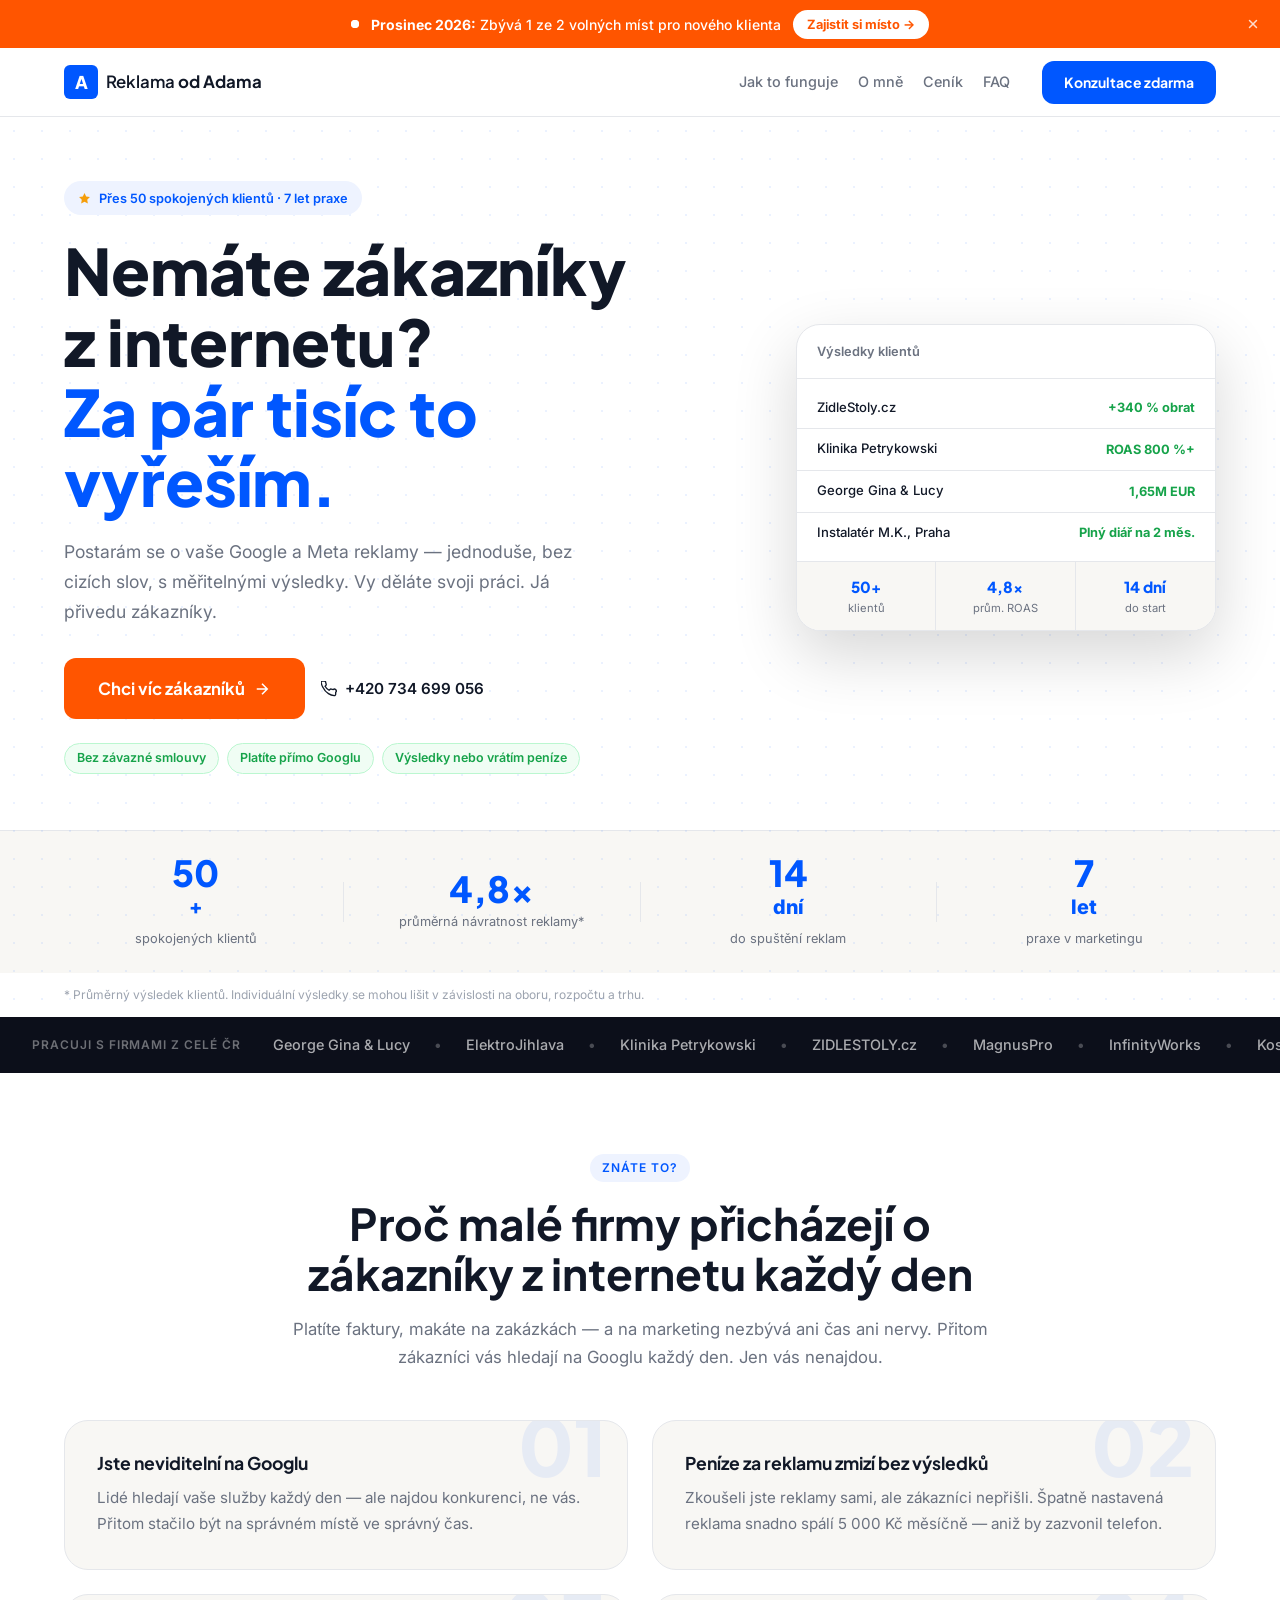
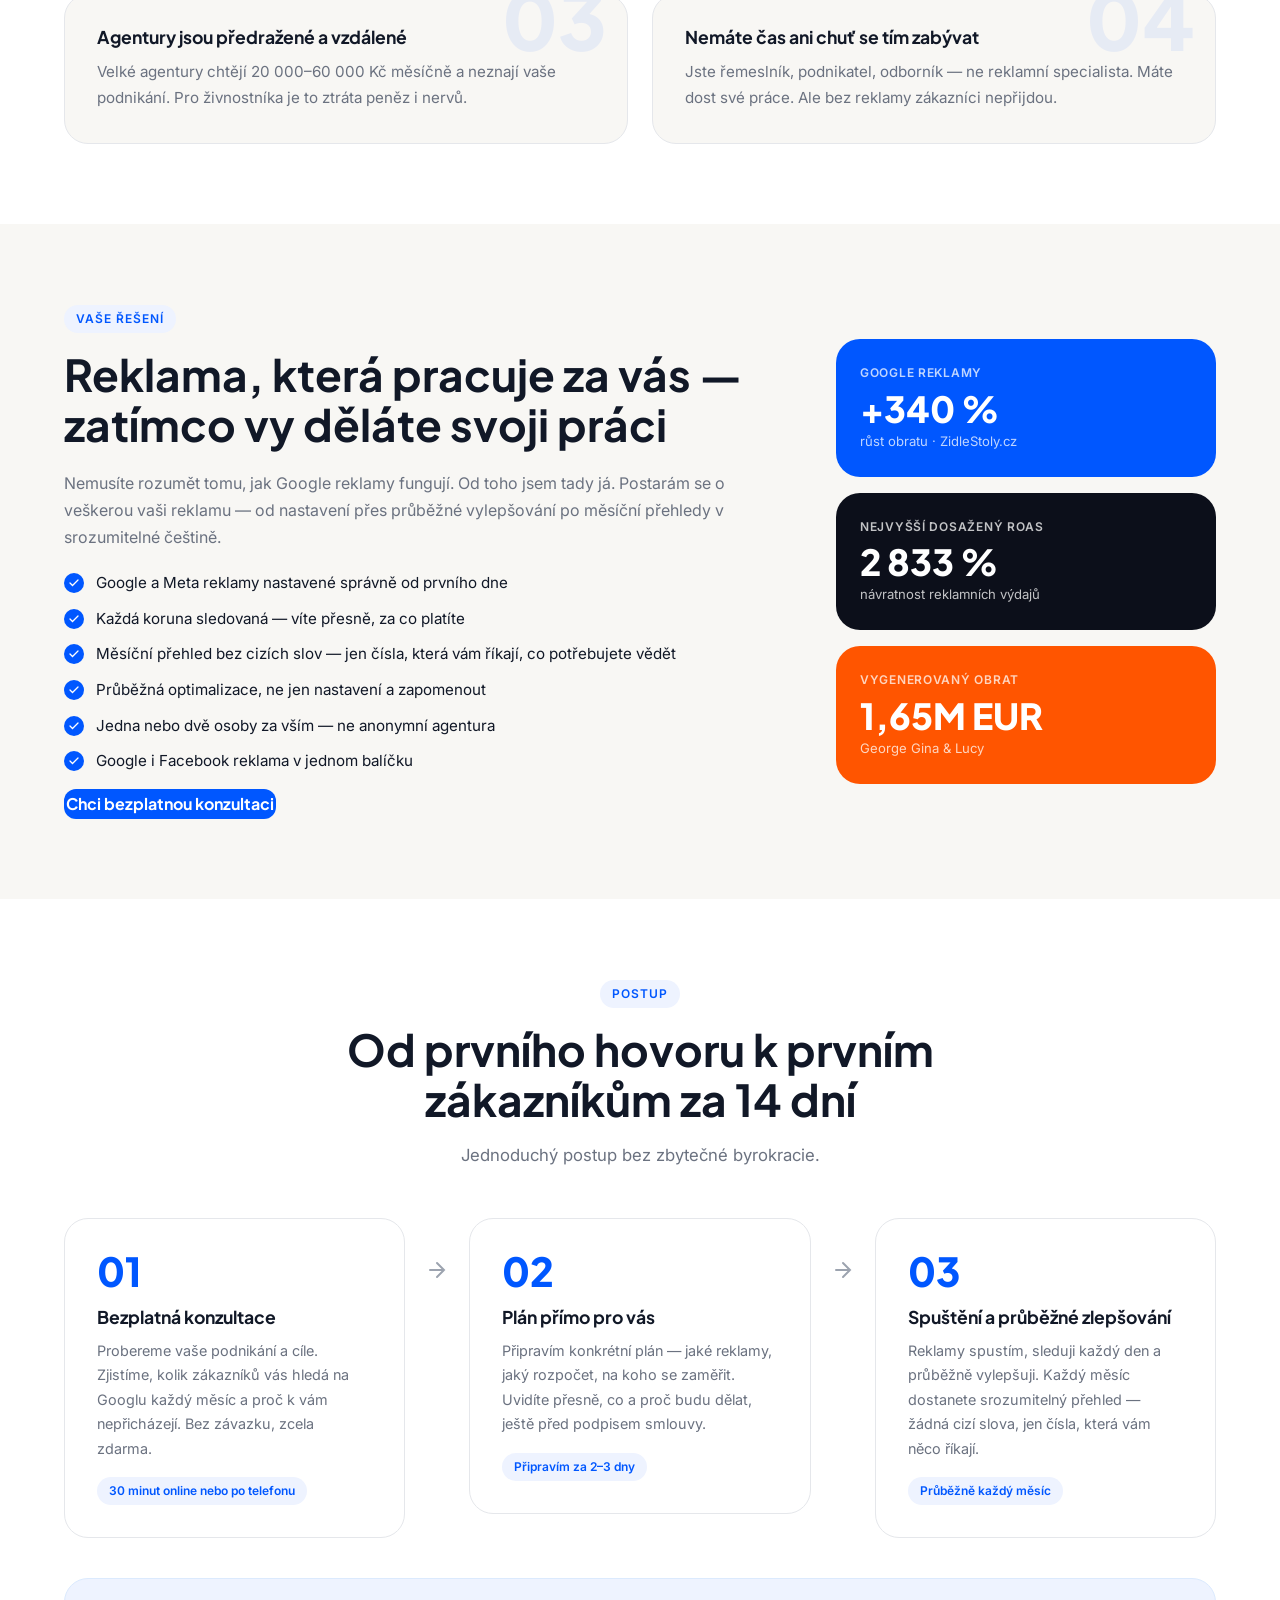
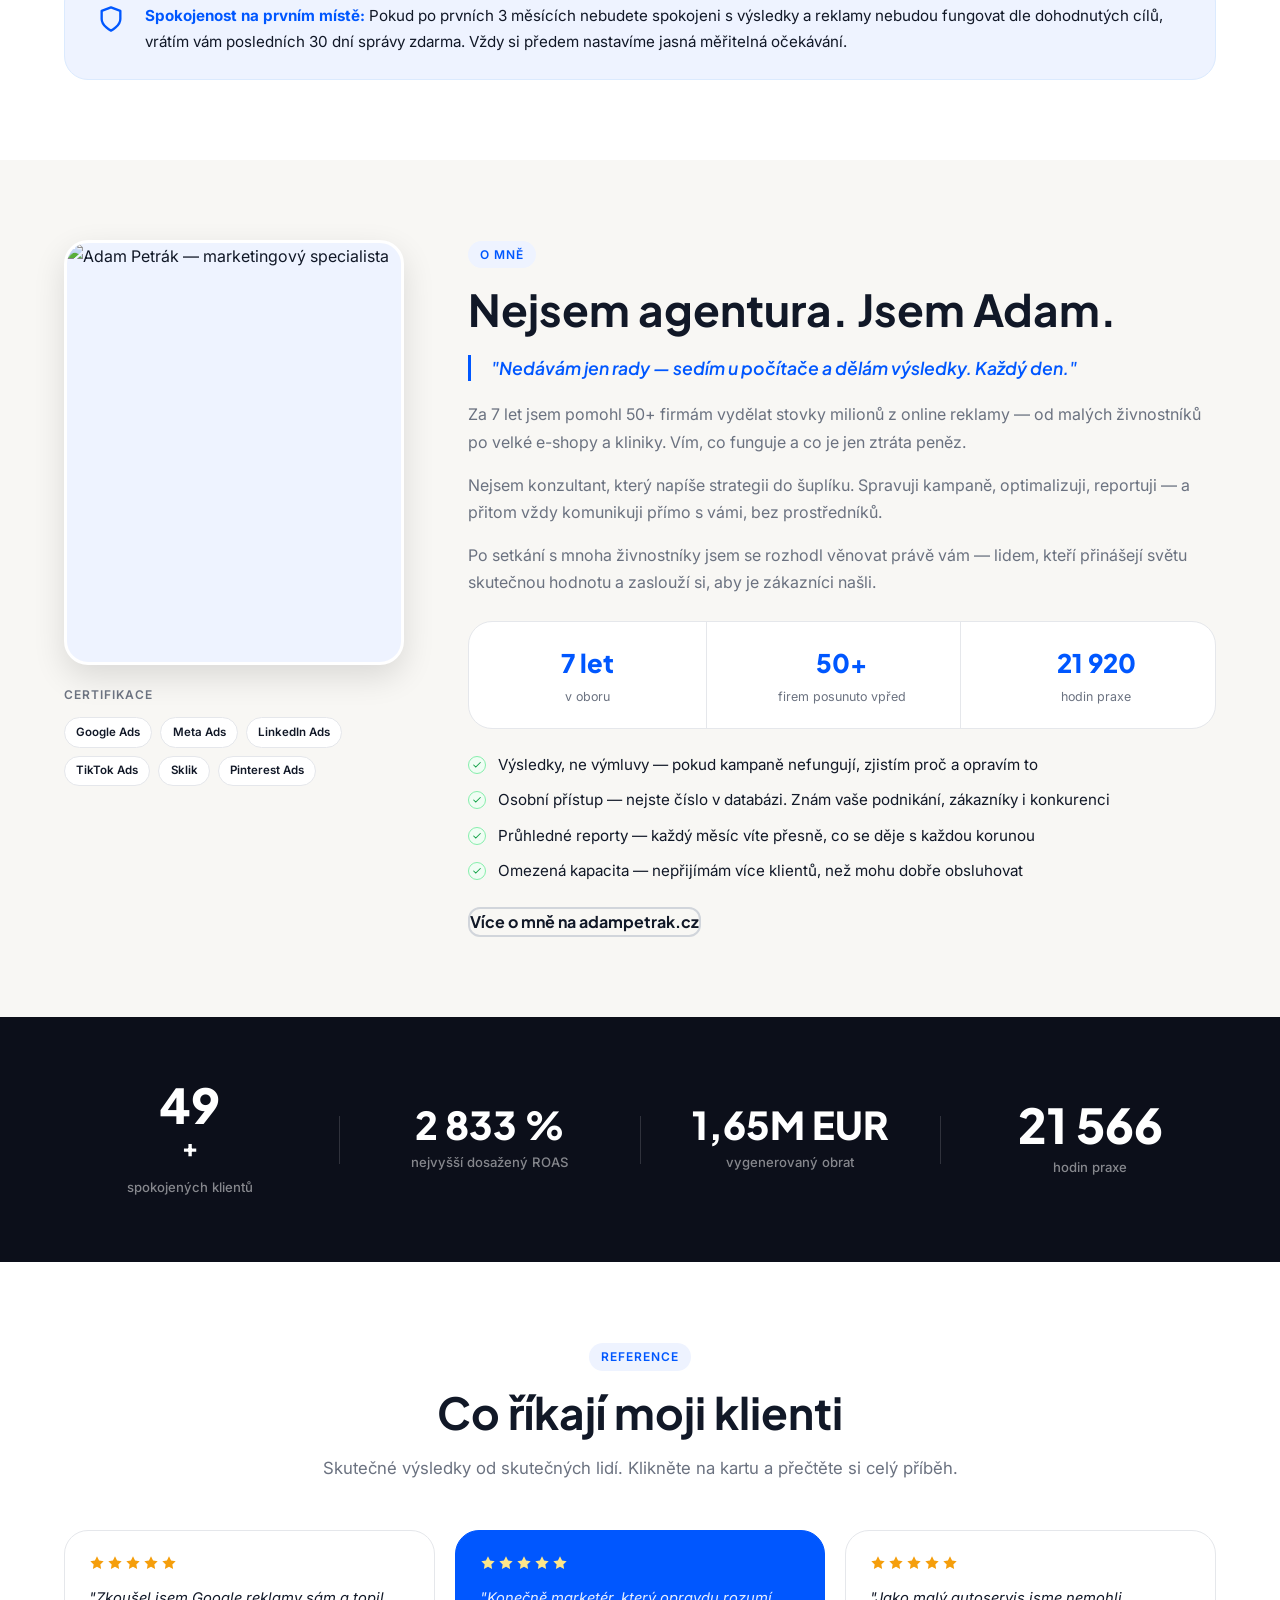
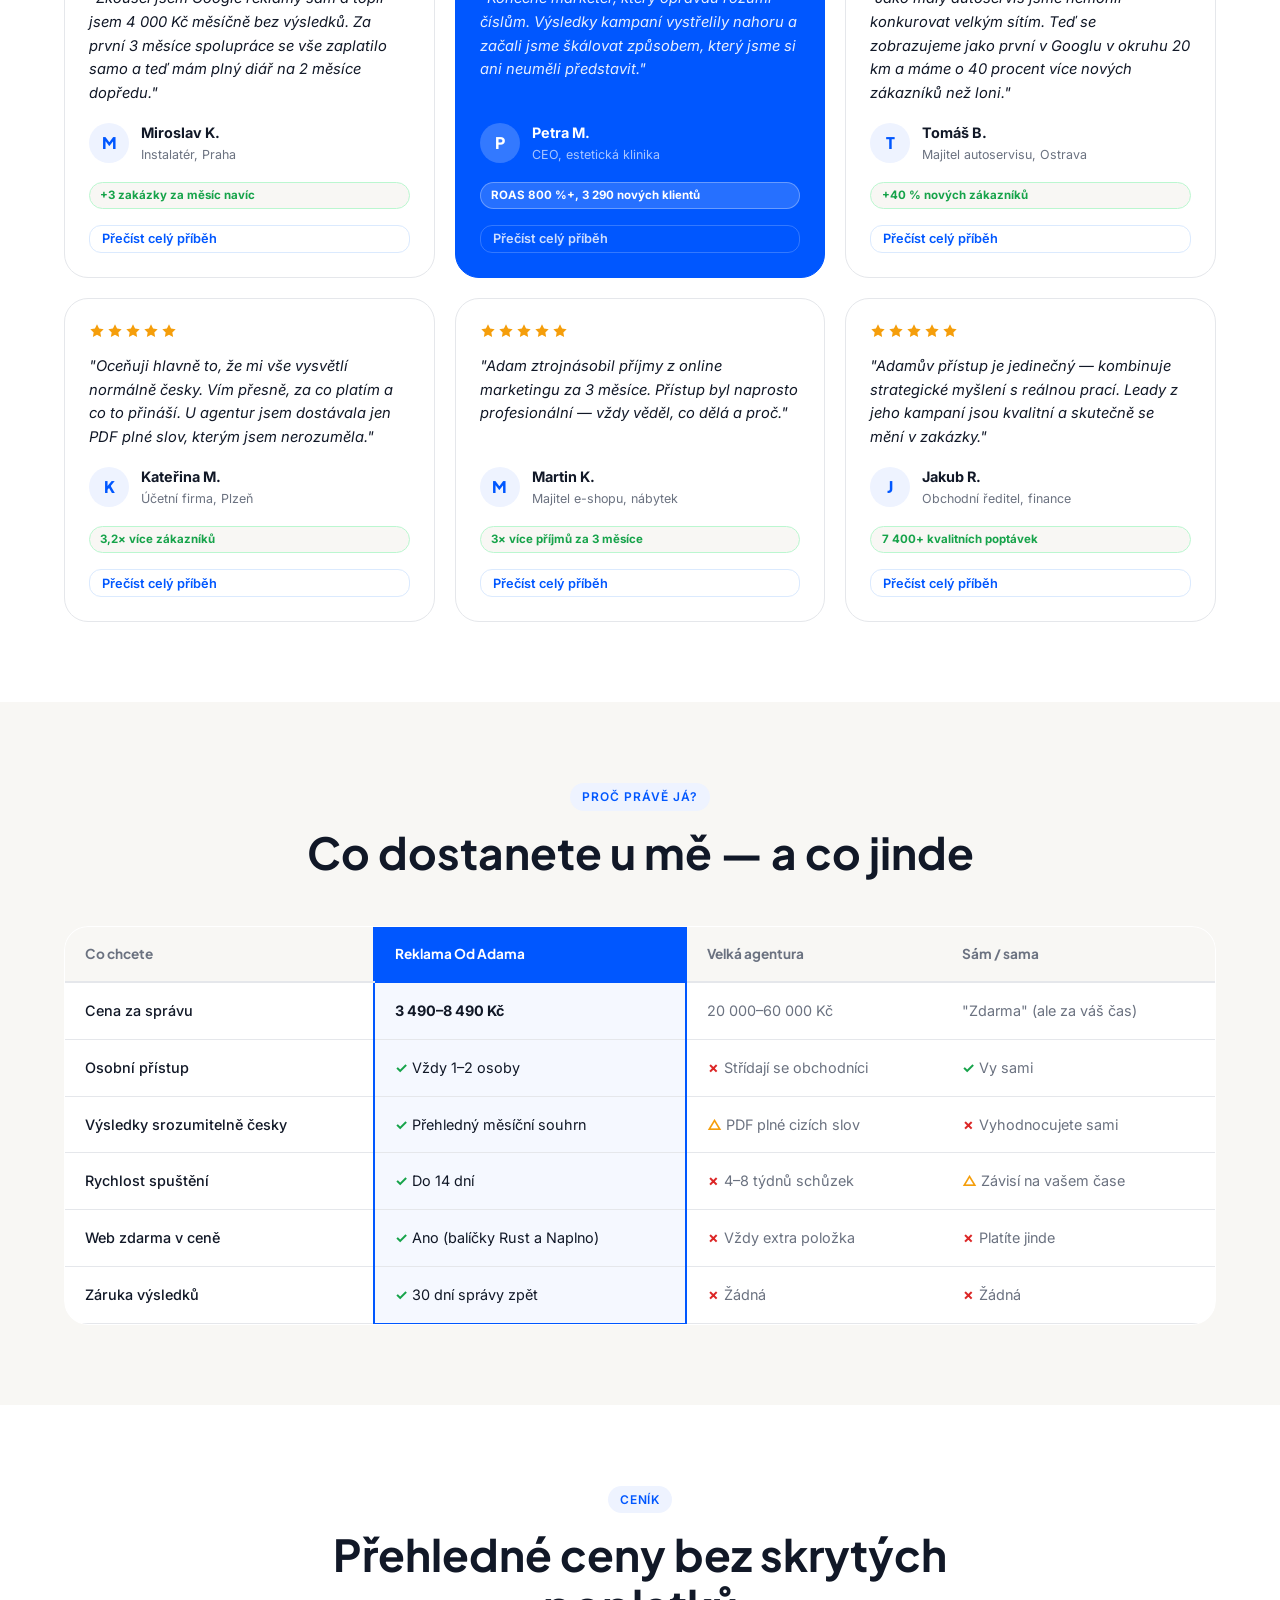
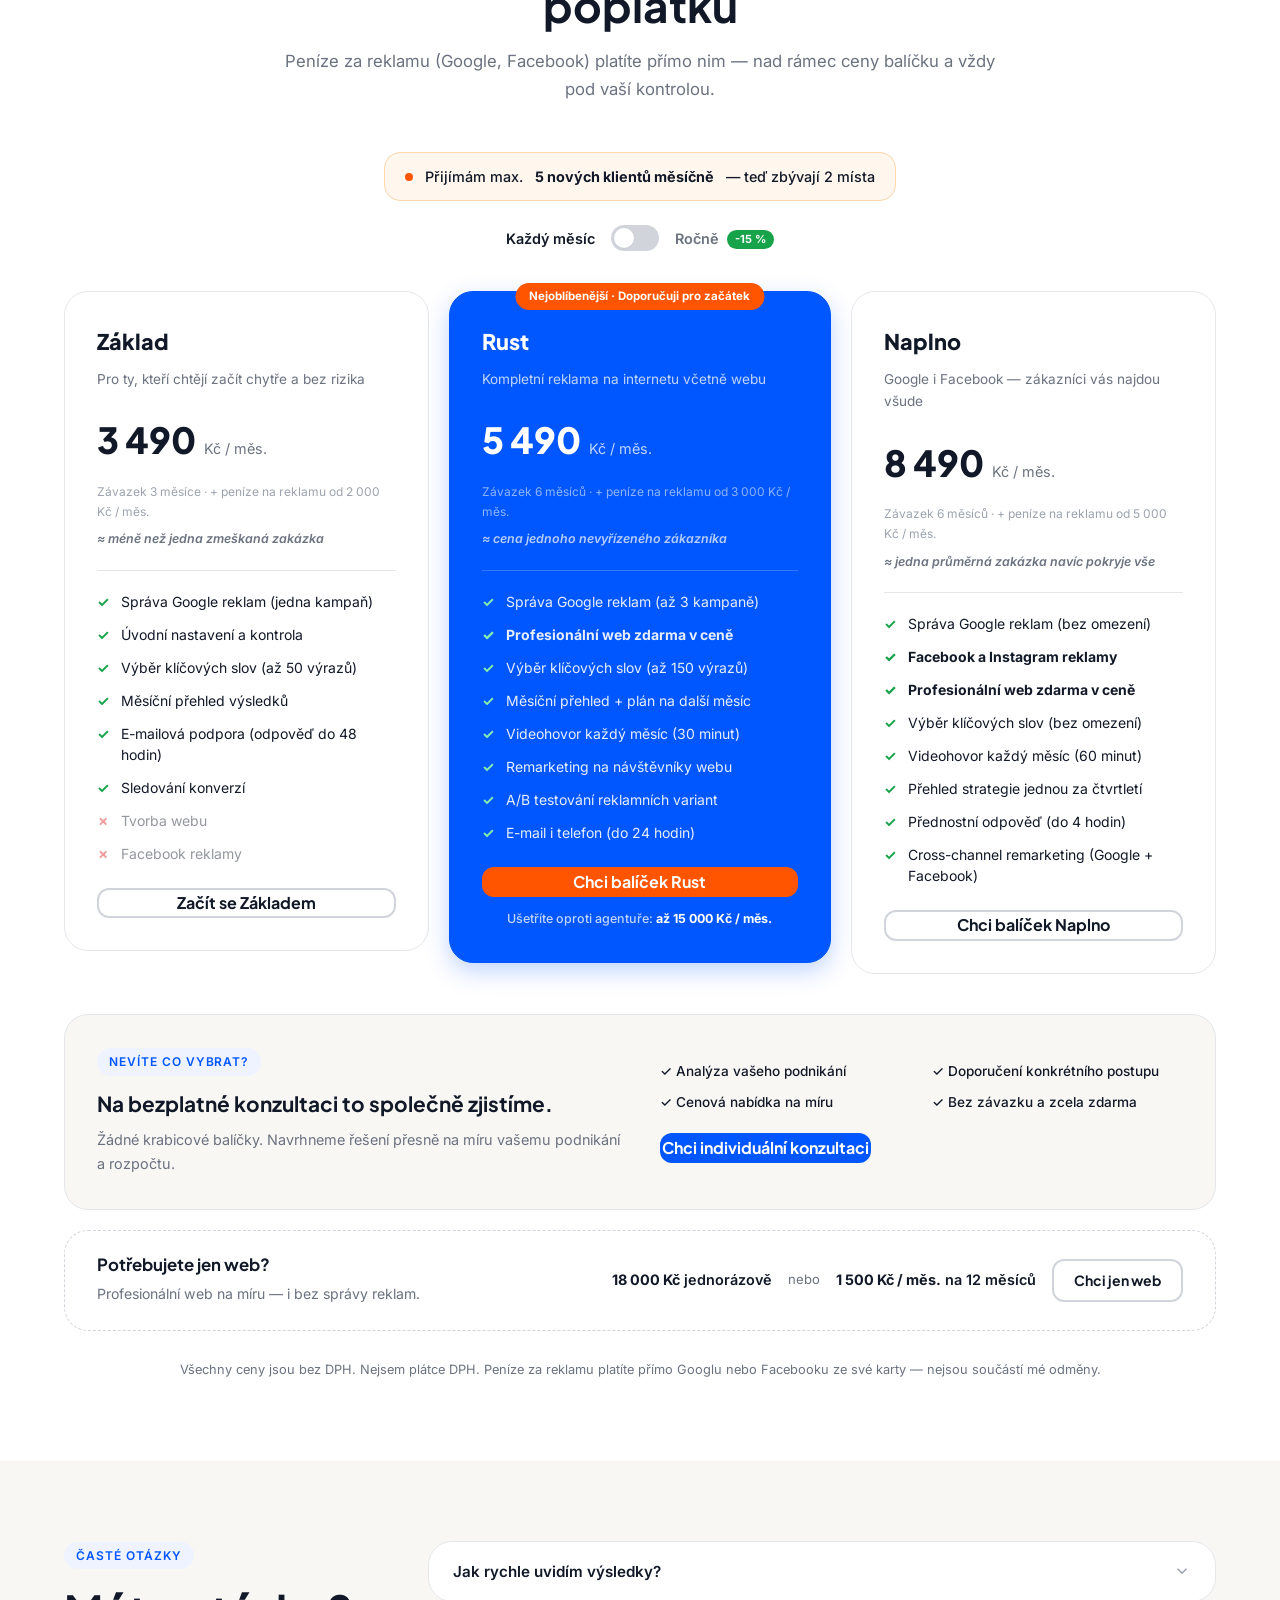
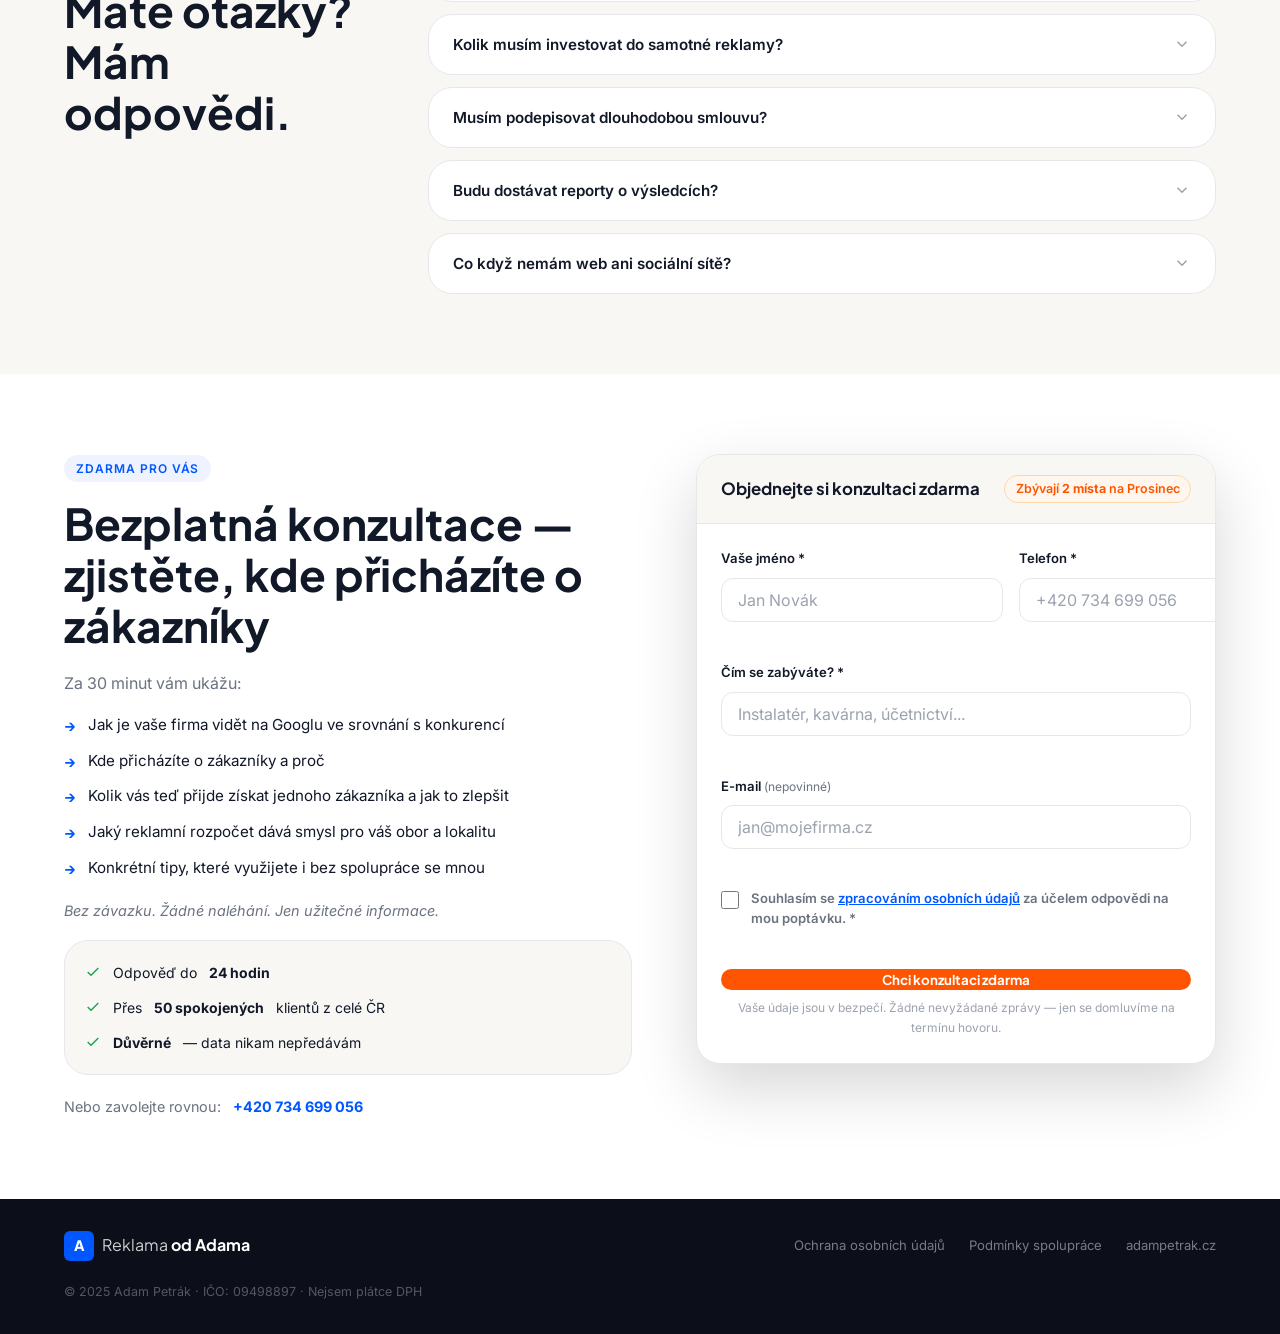
==== commit 7c1a86cc: "feat: V6 redesign — new design system, full content, dynamic urgency bar Complete rebuild combining " ====
--- a/index.html
+++ b/index.html
@@ -4,57 +4,59 @@
   <meta charset="UTF-8" />
   <meta name="viewport" content="width=device-width, initial-scale=1.0" />
 
-  <!-- ═══ SEO & CRAWLABILITY ═══ -->
+  <!-- ═══ SEO ═══ -->
   <meta name="robots" content="index, follow, max-snippet:-1, max-image-preview:large" />
-  <title>Reklama Od Adama — Google reklamy pro malé firmy a živnostníky | Adam Petrák</title>
+  <title>Reklama Od Adama — Google a Meta reklamy pro živnostníky | Adam Petrák</title>
   <meta name="description" content="Google reklamy a Facebook reklamy pro živnostníky a malé firmy. Bez drahých agentur, bez cizích slov. Viditelnost na Googlu za 14 dní. Adam Petrák — 7 let praxe, 50+ klientů." />
-  <meta name="keywords" content="Google reklamy, Google Ads, Facebook reklamy, marketing pro živnostníky, malé firmy reklama, PPC reklama, online marketing" />
   <meta name="author" content="Adam Petrák" />
-
-  <!-- ═══ CANONICAL ═══ -->
   <link rel="canonical" href="https://reklamaodadama.cz/" />
 
-  <!-- ═══ OPEN GRAPH ═══ -->
+  <!-- ═══ Open Graph ═══ -->
   <meta property="og:type" content="website" />
   <meta property="og:url" content="https://reklamaodadama.cz/" />
   <meta property="og:title" content="Reklama Od Adama — Google reklamy pro malé firmy" />
-  <meta property="og:description" content="Google reklamy a Facebook reklamy pro živnostníky a malé firmy. Bez drahých agentur, bez cizích slov. Viditelnost na Googlu za 14 dní." />
+  <meta property="og:description" content="Google reklamy a Facebook reklamy pro živnostníky. Bez drahých agentur, bez cizích slov. Viditelnost na Googlu za 14 dní." />
   <meta property="og:image" content="https://reklamaodadama.cz/og-image.jpg" />
   <meta property="og:locale" content="cs_CZ" />
   <meta property="og:site_name" content="Reklama Od Adama" />
 
-  <!-- ═══ TWITTER CARD ═══ -->
+  <!-- ═══ Twitter Card ═══ -->
   <meta name="twitter:card" content="summary_large_image" />
   <meta name="twitter:title" content="Reklama Od Adama — Google reklamy pro malé firmy" />
-  <meta name="twitter:description" content="Google reklamy a Facebook reklamy pro živnostníky a malé firmy. Bez drahých agentur, bez cizích slov." />
+  <meta name="twitter:description" content="Google reklamy a Facebook reklamy pro živnostníky. Bez drahých agentur, bez cizích slov." />
   <meta name="twitter:image" content="https://reklamaodadama.cz/og-image.jpg" />
 
-  <!-- ═══ SCHEMA.ORG ═══ -->
+  <!-- ═══ Schema.org ═══ -->
   <script type="application/ld+json">
   {
     "@context": "https://schema.org",
-    "@type": "ProfessionalService",
-    "name": "Reklama Od Adama",
-    "alternateName": "Adam Petrák",
-    "description": "Google reklamy a Facebook reklamy pro živnostníky a malé firmy. Bez drahých agentur, bez cizích slov.",
-    "url": "https://reklamaodadama.cz",
-    "telephone": "+420734699056",
-    "email": "adam@adampetrak.cz",
-    "founder": {
-      "@type": "Person",
-      "name": "Adam Petrák",
-      "url": "https://adampetrak.cz",
-      "jobTitle": "Marketingový specialista"
-    },
-    "areaServed": { "@type": "Country", "name": "CZ" },
-    "serviceType": ["Google Ads správa","Facebook Ads správa","Tvorba webových stránek","Online marketing"],
-    "priceRange": "3490 - 8490 CZK/měsíc",
-    "knowsLanguage": "cs",
-    "sameAs": ["https://adampetrak.cz"]
+    "@graph": [
+      {
+        "@type": "ProfessionalService",
+        "@id": "https://reklamaodadama.cz/#business",
+        "name": "Reklama Od Adama",
+        "description": "Správa Google Ads a Meta Ads pro živnostníky a malé firmy v České republice.",
+        "url": "https://reklamaodadama.cz/",
+        "telephone": "+420734699056",
+        "email": "adam.petrakk@gmail.com",
+        "founder": { "@type": "Person", "name": "Adam Petrák", "jobTitle": "PPC Specialista" },
+        "areaServed": { "@type": "Country", "name": "Czech Republic" },
+        "serviceType": ["Google Ads", "Meta Ads", "PPC správa", "Online reklama"],
+        "priceRange": "3490–8490 Kč/měsíc"
+      },
+      {
+        "@type": "FAQPage",
+        "mainEntity": [
+          { "@type": "Question", "name": "Jak rychle uvidím výsledky?", "acceptedAnswer": { "@type": "Answer", "text": "První výsledky přicházejí obvykle do 2–4 týdnů od spuštění kampaní." } },
+          { "@type": "Question", "name": "Kolik musím investovat do samotné reklamy?", "acceptedAnswer": { "@type": "Answer", "text": "Doporučený minimální reklamní budget je 5 000 Kč/měsíc." } },
+          { "@type": "Question", "name": "Musím podepisovat dlouhodobou smlouvu?", "acceptedAnswer": { "@type": "Answer", "text": "Ne. Spolupráci lze ukončit kdykoli s měsíční výpovědní lhůtou." } }
+        ]
+      }
+    ]
   }
   </script>
 
-  <!-- ═══ GOOGLE CONSENT MODE v2 ═══ -->
+  <!-- ═══ Google Consent Mode v2 ═══ -->
   <script>
     window.dataLayer = window.dataLayer || [];
     function gtag(){ dataLayer.push(arguments); }
@@ -66,980 +68,952 @@
     gtag('js', new Date());
   </script>
 
-  <link rel="stylesheet" href="style.css" />
+  <!-- ═══ Fonty ═══ -->
   <link rel="preconnect" href="https://fonts.googleapis.com" />
   <link rel="preconnect" href="https://fonts.gstatic.com" crossorigin />
-  <link href="https://fonts.googleapis.com/css2?family=Inter:wght@400;500;600;700;800;900&display=swap" rel="stylesheet" />
+  <link href="https://fonts.googleapis.com/css2?family=Plus+Jakarta+Sans:wght@400;500;600;700;800&family=Inter:wght@400;500;600&display=swap" rel="stylesheet" />
+
+  <!-- ═══ Styly ═══ -->
+  <link rel="stylesheet" href="style.css" />
+
+  <link rel="icon" href="data:image/svg+xml,<svg xmlns='http://www.w3.org/2000/svg' viewBox='0 0 32 32'><rect width='32' height='32' rx='8' fill='%230057FF'/><text x='8' y='24' font-family='Arial Black' font-size='18' font-weight='900' fill='white'>A</text></svg>" />
 </head>
 <body>
 
-<!-- ══════════════════════════════════════════
-     URGENCE BAR
-══════════════════════════════════════════ -->
-<div class="urgency-bar" id="urgencyBar">
-  <div class="urgency-inner">
-    <span class="urgency-dot"></span>
-    Přijímám max. 5 nových klientů měsíčně —&nbsp;<strong>zbývají 2 místa na duben</strong>
-    <a href="#konzultace" class="urgency-cta">Zajistit si místo</a>
+<!-- Scroll progress bar -->
+<div id="scroll-progress" aria-hidden="true"></div>
+
+<!-- ════════════════ URGENCY BAR ════════════════ -->
+<div class="urgency-bar" id="urgencyBar" role="status">
+  <div class="urgency-bar__inner">
+    <span class="urgency-pulse" aria-hidden="true"></span>
+    <span id="urgencyText">Načítám&hellip;</span>
+    <a href="#konzultace" class="urgency-cta">Zajistit si místo &rarr;</a>
   </div>
-  <button class="urgency-close" id="urgencyClose" aria-label="Zavřít">&times;</button>
+  <button class="urgency-close" id="urgencyClose" aria-label="Zavřít upozornění">
+    <svg width="14" height="14" viewBox="0 0 24 24" fill="none" stroke="currentColor" stroke-width="2.5" stroke-linecap="round"><line x1="18" y1="6" x2="6" y2="18"/><line x1="6" y1="6" x2="18" y2="18"/></svg>
+  </button>
 </div>
 
-<!-- ══════════════════════════════════════════
-     NAVIGACE — max. 4 položky (Hick's Law)
-══════════════════════════════════════════ -->
-<nav class="navbar" id="navbar">
-  <div class="container nav-inner">
-    <a href="#" class="logo">Reklama <span>Od Adama</span></a>
-    <ul class="nav-links" id="navLinks">
-      <li><a href="#jak-to-funguje">Jak to funguje</a></li>
-      <li><a href="#reference">Reference</a></li>
-      <li><a href="#ceny">Ceny</a></li>
-      <li><a href="#konzultace">Kontakt</a></li>
-    </ul>
-    <a href="#konzultace" class="btn btn-nav">Konzultace zdarma</a>
-    <button class="hamburger" id="hamburger" aria-label="Otevřít menu">
+<!-- ════════════════ NAVBAR ════════════════ -->
+<header class="navbar" id="navbar">
+  <div class="container navbar__inner">
+    <a href="#" class="navbar__logo" aria-label="Reklama od Adama — domů">
+      <span class="logo-mark" aria-hidden="true">A</span>
+      <span class="logo-text">Reklama <strong>od Adama</strong></span>
+    </a>
+    <nav class="navbar__nav" aria-label="Hlavní navigace">
+      <a href="#jak-to-funguje" class="nav-link">Jak to funguje</a>
+      <a href="#o-mne" class="nav-link">O mně</a>
+      <a href="#ceny" class="nav-link">Ceník</a>
+      <a href="#faq" class="nav-link">FAQ</a>
+    </nav>
+    <a href="#konzultace" class="btn btn--primary btn--sm nav-cta">Konzultace zdarma</a>
+    <button class="navbar__hamburger" id="hamburger" aria-label="Otevřít menu" aria-expanded="false" aria-controls="mobileMenu">
       <span></span><span></span><span></span>
     </button>
   </div>
-</nav>
-
-<!-- ══════════════════════════════════════════
-     HERO — přímý, emocionální, jeden CTA
-══════════════════════════════════════════ -->
-<section class="hero" id="hero">
-  <div class="hero-bg"></div>
-  <div class="container hero-inner">
-
-    <div class="hero-tagline">
-      Jen to podstatné
-      <span class="hero-tagline-sep"></span>
-      Více zákazníků. Bez zbytečností.
-    </div>
-
-    <h1 class="hero-h1">
-      Nemáte zákazníky<br />z internetu?
-      <span class="highlight">Za pár tisíc to vyřeším.</span>
-    </h1>
-
-    <p class="hero-sub">
-      Postarám se o vaše reklamy na Googlu — jednoduše, bez cizích slov, s výsledky. Vy děláte svoji práci, já přivedu zákazníky.
-    </p>
-
-    <div class="hero-cta-wrap">
-      <a href="#konzultace" class="btn btn-accent btn-hero">
-        Chci víc zákazníků →
-        <span class="btn-sub">30 minut zdarma · bez závazku</span>
-      </a>
-      <a href="tel:+420734699056" class="hero-tel">
-        <svg width="17" height="17" viewBox="0 0 24 24" fill="none" stroke="currentColor" stroke-width="2.5" stroke-linecap="round" stroke-linejoin="round"><path d="M22 16.92v3a2 2 0 01-2.18 2 19.79 19.79 0 01-8.63-3.07A19.5 19.5 0 013.07 9.81 19.79 19.79 0 01.1 1.21 2 2 0 012 0h3a2 2 0 012 1.72 12.84 12.84 0 00.7 2.81 2 2 0 01-.45 2.11L6.09 7.91a16 16 0 006 6l1.27-1.27a2 2 0 012.11-.45 12.84 12.84 0 002.81.7A2 2 0 0122 16.92z"/></svg>
-        +420 734 699 056
-      </a>
-    </div>
-
-    <!-- Odstraňuje 3 nejčastější obavy hned pod CTA -->
-    <div class="hero-guarantees">
-      <span><span class="hg-check">✓</span> Bez závazné smlouvy</span>
-      <span><span class="hg-check">✓</span> Platíte přímo Googlu</span>
-      <span><span class="hg-check">✓</span> Výsledky nebo vrátím peníze</span>
-    </div>
-
-    <div class="hero-trust">
-      <div class="trust-item">
-        <span class="trust-num" data-target="50">0</span><span class="trust-plus">+</span>
-        <span class="trust-lbl">spokojených klientů</span>
-      </div>
-      <div class="trust-sep"></div>
-      <div class="trust-item">
-        <span class="trust-num">4,8×</span>
-        <span class="trust-lbl">průměrná návratnost reklamy*</span>
-      </div>
-      <div class="trust-sep"></div>
-      <div class="trust-item">
-        <span class="trust-num">14</span><span class="trust-plus"> dní</span>
-        <span class="trust-lbl">do spuštění reklam</span>
-      </div>
-      <div class="trust-sep"></div>
-      <div class="trust-item">
-        <span class="trust-num">7</span><span class="trust-plus"> let</span>
-        <span class="trust-lbl">praxe v marketingu</span>
-      </div>
-    </div>
-    <p class="hero-disclaimer">* Průměrný výsledek klientů. Individuální výsledky se mohou lišit v závislosti na oboru, rozpočtu a trhu.</p>
-
+  <div class="mobile-menu" id="mobileMenu" aria-hidden="true">
+    <a href="#jak-to-funguje" class="mobile-link">Jak to funguje</a>
+    <a href="#o-mne" class="mobile-link">O mně</a>
+    <a href="#ceny" class="mobile-link">Ceník</a>
+    <a href="#faq" class="mobile-link">FAQ</a>
+    <a href="#konzultace" class="mobile-link mobile-link--cta">Konzultace zdarma &rarr;</a>
   </div>
-</section>
-
-<!-- ══════════════════════════════════════════
-     SOCIÁLNÍ DŮKAZ — KLIENTI
-══════════════════════════════════════════ -->
-<section class="proof-bar">
-  <div class="container">
-    <p class="proof-bar-label">Pracuji s firmami z celé ČR</p>
-    <div class="proof-logos-wrap" aria-hidden="true">
-      <div class="proof-logos">
-        <div class="proof-item">George Gina &amp; Lucy</div>
-        <div class="proof-item">ElektroJihlava</div>
-        <div class="proof-item">KlinikaPetrykowski</div>
-        <div class="proof-item">ZIDLESTOLY</div>
-        <div class="proof-item">MagnusPro</div>
-        <div class="proof-item">InfinityWorks</div>
-        <div class="proof-item">Kosmetika Jihlava</div>
-        <div class="proof-item">ajeVyklizeno</div>
-        <div class="proof-item">George Gina &amp; Lucy</div>
-        <div class="proof-item">ElektroJihlava</div>
-        <div class="proof-item">KlinikaPetrykowski</div>
-        <div class="proof-item">ZIDLESTOLY</div>
-        <div class="proof-item">MagnusPro</div>
-        <div class="proof-item">InfinityWorks</div>
-        <div class="proof-item">Kosmetika Jihlava</div>
-        <div class="proof-item">ajeVyklizeno</div>
-      </div>
-    </div>
-  </div>
-</section>
-
-<!-- ══════════════════════════════════════════
-     PROBLÉM — emocionální intro + 4 karty
-══════════════════════════════════════════ -->
-<section class="problem" id="problem">
-  <div class="container">
-    <div class="section-tag">Znáte to?</div>
-    <h2 class="section-h2">Proč malé firmy přicházejí o zákazníky z&nbsp;internetu každý den</h2>
-    <p class="pain-intro">
-      Platíte faktury, makáte na zakázkách — a na marketing nezbývá ani čas ani nervy. Přitom zákazníci vás hledají na Googlu každý den. Jen vás nenajdou.
-    </p>
-
-    <div class="pain-grid">
-      <div class="pain-card fade-in">
-        <div class="pain-n">01</div>
-        <h3>Jste neviditelní na Googlu</h3>
-        <p>Lidé hledají vaše služby každý den — ale najdou konkurenci, ne vás. Přitom stačilo být na správném místě ve správný čas.</p>
-      </div>
-      <div class="pain-card fade-in">
-        <div class="pain-n">02</div>
-        <h3>Peníze za reklamu zmizí bez výsledků</h3>
-        <p>Zkoušeli jste reklamy sami, ale zákazníci nepřišli. Špatně nastavená reklama snadno spálí 5 000 Kč měsíčně — aniž by zazvonil telefon.</p>
-      </div>
-      <div class="pain-card fade-in">
-        <div class="pain-n">03</div>
-        <h3>Agentury jsou předražené a vzdálené</h3>
-        <p>Velké agentury chtějí 20 000–60 000 Kč měsíčně a neznají vaše podnikání. Pro živnostníka je to ztráta peněz i nervů.</p>
-      </div>
-      <div class="pain-card fade-in">
-        <div class="pain-n">04</div>
-        <h3>Nemáte čas ani chuť se tím zabývat</h3>
-        <p>Jste řemeslník, podnikatel, odborník — ne reklamní specialista. Máte dost své práce. Ale bez reklamy zákazníci nepřijdou.</p>
-      </div>
-    </div>
-  </div>
-</section>
-
-<!-- ══════════════════════════════════════════
-     MID-CTA #1
-══════════════════════════════════════════ -->
-<section class="mid-cta">
-  <div class="container mid-cta-in">
-    <div class="mid-cta-text">
-      <strong>Zjistěte, kolik zákazníků vás každý měsíc hledá na Googlu — a proč nepřicházejí.</strong>
-      <span>Bezplatná konzultace 30 minut — bez závazku, bez nesmyslů.</span>
-    </div>
-    <a href="#konzultace" class="btn btn-accent">Chci konzultaci zdarma</a>
-  </div>
-</section>
-
-<!-- ══════════════════════════════════════════
-     ŘEŠENÍ
-══════════════════════════════════════════ -->
-<section class="solution" id="reseni">
-  <div class="container solution-in">
-    <div class="solution-text">
-      <div class="section-tag">Vaše řešení</div>
-      <h2 class="section-h2">Reklama, která pracuje za vás — zatímco vy děláte svoji práci</h2>
-      <p>Nemusíte rozumět tomu, jak Google reklamy fungují, jak se nastavují nebo jak se vyhodnocují. Od toho jsem tady já.</p>
-      <p>Postarám se o veškerou vaši reklamu na internetu — od nastavení přes průběžné vylepšování po měsíční přehledy v srozumitelné češtině. Vy jen sledujete, jak přibývají zákazníci.</p>
-      <ul class="benefits-list">
-        <li><span class="chk">✓</span> Google reklamy nastavené správně od prvního dne.</li>
-        <li><span class="chk">✓</span> Každá koruna sledovaná — víte přesně, za co platíte.</li>
-        <li><span class="chk">✓</span> Web, ze kterého zákazníci píší a volají.</li>
-        <li><span class="chk">✓</span> Měsíční přehled bez cizích slov — jen čísla, která vám něco říkají.</li>
-        <li><span class="chk">✓</span> Jedna až dvě osoby za vším — ne anonymní agentura.</li>
-        <li><span class="chk">✓</span> Google reklama i Facebook reklama.</li>
-        <li><span class="chk">✓</span> Více než 21 900 hod. praxe v marketingu pro Vás.</li>
-      </ul>
-      <a href="#konzultace" class="btn btn-primary">Chci bezplatnou konzultaci</a>
-    </div>
-    <div class="solution-cards">
-      <div class="sol-card sol-c1 fade-in">
-        <div class="sol-lbl">Google reklamy</div>
-        <div class="sol-num">+340 %</div>
-        <div class="sol-sub">růst obratu (ZidleStoly.cz)</div>
-      </div>
-      <div class="sol-card sol-c2 fade-in">
-        <div class="sol-lbl">Návratnost reklamy</div>
-        <div class="sol-num">2 833 %</div>
-        <div class="sol-sub">nejvyšší dosažený ROAS</div>
-      </div>
-      <div class="sol-card sol-c3 fade-in">
-        <div class="sol-lbl">Vygenerovaný obrat</div>
-        <div class="sol-num">1,65M EUR</div>
-        <div class="sol-sub">George Gina &amp; Lucy</div>
-      </div>
-    </div>
-  </div>
-</section>
-
-<!-- ══════════════════════════════════════════
-     JAK TO FUNGUJE
-══════════════════════════════════════════ -->
-<section class="steps-section" id="jak-to-funguje">
-  <div class="container">
-    <div class="section-tag">Postup</div>
-    <h2 class="section-h2">Od prvního hovoru k prvním zákazníkům za 14 dní</h2>
-    <p class="section-desc">Jednoduchý postup bez zbytečné byrokracie.</p>
-
-    <div class="steps-row">
-      <div class="step-box fade-in">
-        <div class="step-n">01</div>
-        <h3>Bezplatná konzultace — 30 minut</h3>
-        <p>Probereme vaše podnikání a cíle. Zjistíme, kolik zákazníků vás hledá na Googlu každý měsíc a proč k vám nepřicházejí. Bez závazku, zcela zdarma.</p>
-        <div class="step-badge">30 minut online nebo po telefonu</div>
-      </div>
-      <div class="step-arrow" aria-hidden="true"></div>
-      <div class="step-box fade-in">
-        <div class="step-n">02</div>
-        <h3>Plán přímo pro Vás</h3>
-        <p>Připravím konkrétní plán — jaké reklamy, jaký rozpočet, na koho se zaměřit. Uvidíte přesně, co a proč budu dělat, ještě před podpisem smlouvy.</p>
-        <div class="step-badge">Připravím za 2–3 dny</div>
-      </div>
-      <div class="step-arrow" aria-hidden="true"></div>
-      <div class="step-box fade-in">
-        <div class="step-n">03</div>
-        <h3>Spuštění a průběžné zlepšování</h3>
-        <p>Reklamy spustím, sleduji každý den a průběžně vylepšuji. Každý měsíc dostanete srozumitelný přehled — žádná cizí slova, jen čísla, která vám něco říkají.</p>
-        <div class="step-badge">Průběžně každý měsíc</div>
-      </div>
-    </div>
-
-    <div class="guarantee-row fade-in">
-      <div class="guarantee-icon">
-        <svg width="28" height="28" viewBox="0 0 24 24" fill="none" stroke="currentColor" stroke-width="2" stroke-linecap="round" stroke-linejoin="round"><path d="M12 22s8-4 8-10V5l-8-3-8 3v7c0 6 8 10 8 10z"/></svg>
-      </div>
-      <p><strong>Spokojenost na prvním místě:</strong> Pokud po prvních 3 měsících nebudete spokojeni s výsledky a reklamy nebudou fungovat dle dohodnutých cílů, vrátím vám posledních 30 dní správy zdarma. Vždy si předem nastavíme jasná měřitelná očekávání.</p>
-    </div>
-  </div>
-</section>
-
-<!-- ══════════════════════════════════════════
-     O MNĚ — osobní, lidský, ne korporátní
-══════════════════════════════════════════ -->
-<section class="about" id="o-mne">
-  <div class="container about-in">
-    <div class="about-photo-col">
-      <div class="about-photo">
-        <img src="adam-petrak.png" alt="Adam Petrák — marketingový specialista" class="about-photo-img" />
-      </div>
-      <div class="about-certs">
-        <div class="cert-title">Certifikace</div>
-        <div class="cert-list">
-          <span class="cert">Google Ads</span>
-          <span class="cert">Meta Ads</span>
-          <span class="cert">LinkedIn Ads</span>
-          <span class="cert">TikTok Ads</span>
-          <span class="cert">Sklik</span>
-          <span class="cert">Pinterest Ads</span>
-        </div>
-      </div>
-    </div>
-    <div class="about-text">
-      <div class="section-tag">O mně</div>
-      <h2 class="section-h2">Nejsem agentura. Jsem Adam.</h2>
-      <p class="about-motto">"Nedávám jen rady — sedím u počítače a dělám výsledky. Každý den."</p>
-      <p>Za 7 let jsem pomohl 50+ firmám vydělat stovky milionů z online reklamy — od malých živnostníků po velké e-shopy a kliniky. Vím, co funguje a co je jen ztráta peněz.</p>
-      <p>Nejsem konzultant, který napíše strategii do šuplíku. Spravuji kampaně, optimalizuji, reportuji — a přitom vždy komunikuji přímo s vámi, bez prostředníků.</p>
-      <p>Po setkání s mnoha živnostníky jsem se rozhodl věnovat právě vám — lidem, kteří přinášejí světu skutečnou hodnotu a zaslouží si, aby je zákazníci našli.</p>
-
-      <div class="about-stats">
-        <div class="about-stat fade-in">
-          <span class="astat-num">7 let</span>
-          <span class="astat-lbl">v oboru</span>
-        </div>
-        <div class="about-stat fade-in">
-          <span class="astat-num">50+</span>
-          <span class="astat-lbl">firem posunuto vpřed</span>
-        </div>
-        <div class="about-stat fade-in">
-          <span class="astat-num">21 920</span>
-          <span class="astat-lbl">hodin praxe</span>
-        </div>
-      </div>
-
-      <ul class="about-list">
-        <li><span class="chk">✓</span> Výsledky, ne výmluvy — pokud kampaně nefungují, zjistím proč a opravím to.</li>
-        <li><span class="chk">✓</span> Osobní přístup — nejste číslo v databázi. Znám vaše podnikání, zákazníky i konkurenci.</li>
-        <li><span class="chk">✓</span> Průhledné reporty — každý měsíc víte přesně, co se děje s každou korunou.</li>
-        <li><span class="chk">✓</span> Omezená kapacita — nepřijímám více klientů, než mohu dobře obsluhovat.</li>
-      </ul>
-
-      <a href="https://adampetrak.cz" target="_blank" rel="noopener noreferrer" class="btn btn-outline">Více o mně na adampetrak.cz</a>
-    </div>
-  </div>
-</section>
-
-<!-- ══════════════════════════════════════════
-     REFERENCE — s rozklikatelnými příběhy
-══════════════════════════════════════════ -->
-<section class="testimonials" id="reference">
-  <div class="container">
-    <div class="section-tag">Reference</div>
-    <h2 class="section-h2">Co říkají moji klienti</h2>
-    <p class="section-desc">Skutečné výsledky od skutečných lidí. Klikněte na kartu a přečtěte si celý příběh.</p>
-
-    <div class="testi-grid">
-
-      <!-- Miroslav — instalatér (nejrelevantější pro živnostníka) -->
-      <div class="testi-card testi-expandable fade-in">
-        <div class="testi-stars">&#9733;&#9733;&#9733;&#9733;&#9733;</div>
-        <p class="testi-text">Zkoušel jsem Google reklamy sám a topil jsem 4 000 Kč měsíčně bez výsledků. Za první 3 měsíce spolupráce se vše zaplatilo samo a teď mám plný diář na 2 měsíce dopředu.</p>
-        <div class="testi-author">
-          <div class="testi-av">M</div>
+</header>
+
+<main>
+
+  <!-- ════════════════ HERO ════════════════ -->
+  <section class="hero" id="hero" aria-labelledby="hero-heading">
+    <div class="hero__bg-grid" aria-hidden="true"></div>
+    <div class="container hero__inner">
+
+      <div class="hero__content">
+        <div class="hero__badge fade-up">
+          <svg width="13" height="13" viewBox="0 0 24 24" fill="currentColor" aria-hidden="true"><path d="M12 2l3.09 6.26L22 9.27l-5 4.87 1.18 6.88L12 17.77l-6.18 3.25L7 14.14 2 9.27l6.91-1.01L12 2z"/></svg>
+          Přes 50 spokojených klientů &middot; 7 let praxe
+        </div>
+
+        <h1 id="hero-heading" class="hero__title fade-up">
+          Nemáte zákazníky<br>z internetu?<br>
+          <span class="hero__title-accent">Za pár tisíc to vyřeším.</span>
+        </h1>
+
+        <p class="hero__subtitle fade-up">
+          Postarám se o vaše Google a Meta reklamy — jednoduše, bez cizích slov, s měřitelnými výsledky. Vy děláte svoji práci. Já přivedu zákazníky.
+        </p>
+
+        <div class="hero__actions fade-up">
+          <a href="#konzultace" class="btn btn--cta btn--lg">
+            Chci víc zákazníků
+            <svg width="18" height="18" viewBox="0 0 24 24" fill="none" stroke="currentColor" stroke-width="2" aria-hidden="true"><path d="M5 12h14M12 5l7 7-7 7"/></svg>
+          </a>
+          <a href="tel:+420734699056" class="hero__tel">
+            <svg width="16" height="16" viewBox="0 0 24 24" fill="none" stroke="currentColor" stroke-width="2" stroke-linecap="round" aria-hidden="true"><path d="M22 16.92v3a2 2 0 01-2.18 2 19.79 19.79 0 01-8.63-3.07A19.5 19.5 0 013.07 9.81 19.79 19.79 0 01.1 1.21 2 2 0 012 0h3a2 2 0 012 1.72 12.84 12.84 0 00.7 2.81 2 2 0 01-.45 2.11L6.09 7.91a16 16 0 006 6l1.27-1.27a2 2 0 012.11-.45 12.84 12.84 0 002.81.7A2 2 0 0122 16.92z"/></svg>
+            +420 734 699 056
+          </a>
+        </div>
+
+        <div class="hero__guarantees fade-up">
+          <span class="gpill">Bez závazné smlouvy</span>
+          <span class="gpill">Platíte přímo Googlu</span>
+          <span class="gpill">Výsledky nebo vrátím peníze</span>
+        </div>
+      </div>
+
+      <!-- Floating results card — real, specific numbers (not generic) -->
+      <aside class="hero__card fade-up" aria-label="Ukázka výsledků klientů">
+        <div class="hcard__header">
+          <div class="hcard__live">
+            <span class="hcard__dot" aria-hidden="true"></span>
+            Výsledky klientů
+          </div>
+        </div>
+        <ul class="hcard__list">
+          <li class="hcard__item">
+            <span class="hcard__client">ZidleStoly.cz</span>
+            <span class="hcard__metric pos">+340 % obrat</span>
+          </li>
+          <li class="hcard__item">
+            <span class="hcard__client">Klinika Petrykowski</span>
+            <span class="hcard__metric pos">ROAS 800 %+</span>
+          </li>
+          <li class="hcard__item">
+            <span class="hcard__client">George Gina &amp; Lucy</span>
+            <span class="hcard__metric pos">1,65M EUR</span>
+          </li>
+          <li class="hcard__item">
+            <span class="hcard__client">Instalatér M.K., Praha</span>
+            <span class="hcard__metric pos">Plný diář na 2 měs.</span>
+          </li>
+        </ul>
+        <div class="hcard__stats">
+          <div class="hcard__stat"><strong>50+</strong><span>klientů</span></div>
+          <div class="hcard__stat"><strong>4,8×</strong><span>prům. ROAS</span></div>
+          <div class="hcard__stat"><strong>14 dní</strong><span>do start</span></div>
+        </div>
+      </aside>
+    </div>
+
+    <!-- Stats strip -->
+    <div class="hero__stats-bar">
+      <div class="container hero__stats-inner">
+        <div class="hstat">
+          <span class="hstat__num" data-count="50">0</span><span class="hstat__suf">+</span>
+          <span class="hstat__lbl">spokojených klientů</span>
+        </div>
+        <div class="hstat__sep" aria-hidden="true"></div>
+        <div class="hstat">
+          <span class="hstat__num hstat__num--static">4,8×</span>
+          <span class="hstat__lbl">průměrná návratnost reklamy*</span>
+        </div>
+        <div class="hstat__sep" aria-hidden="true"></div>
+        <div class="hstat">
+          <span class="hstat__num" data-count="14">0</span><span class="hstat__suf"> dní</span>
+          <span class="hstat__lbl">do spuštění reklam</span>
+        </div>
+        <div class="hstat__sep" aria-hidden="true"></div>
+        <div class="hstat">
+          <span class="hstat__num" data-count="7">0</span><span class="hstat__suf"> let</span>
+          <span class="hstat__lbl">praxe v marketingu</span>
+        </div>
+      </div>
+    </div>
+    <p class="hero__disclaimer container">* Průměrný výsledek klientů. Individuální výsledky se mohou lišit v závislosti na oboru, rozpočtu a trhu.</p>
+  </section>
+
+  <!-- ════════════════ PROOF BAR ════════════════ -->
+  <section class="proof-bar" aria-label="Klienti">
+    <div class="proof-bar__label">Pracuji s firmami z celé ČR</div>
+    <div class="proof-ticker-wrap" aria-hidden="true">
+      <div class="proof-ticker">
+        <span>George Gina &amp; Lucy</span>
+        <span class="dot" aria-hidden="true">&bull;</span>
+        <span>ElektroJihlava</span>
+        <span class="dot" aria-hidden="true">&bull;</span>
+        <span>Klinika Petrykowski</span>
+        <span class="dot" aria-hidden="true">&bull;</span>
+        <span>ZIDLESTOLY.cz</span>
+        <span class="dot" aria-hidden="true">&bull;</span>
+        <span>MagnusPro</span>
+        <span class="dot" aria-hidden="true">&bull;</span>
+        <span>InfinityWorks</span>
+        <span class="dot" aria-hidden="true">&bull;</span>
+        <span>Kosmetika Jihlava</span>
+        <span class="dot" aria-hidden="true">&bull;</span>
+        <span>ajeVyklizeno</span>
+        <span class="dot" aria-hidden="true">&bull;</span>
+        <!-- Duplicate for seamless loop -->
+        <span>George Gina &amp; Lucy</span>
+        <span class="dot" aria-hidden="true">&bull;</span>
+        <span>ElektroJihlava</span>
+        <span class="dot" aria-hidden="true">&bull;</span>
+        <span>Klinika Petrykowski</span>
+        <span class="dot" aria-hidden="true">&bull;</span>
+        <span>ZIDLESTOLY.cz</span>
+        <span class="dot" aria-hidden="true">&bull;</span>
+        <span>MagnusPro</span>
+        <span class="dot" aria-hidden="true">&bull;</span>
+        <span>InfinityWorks</span>
+        <span class="dot" aria-hidden="true">&bull;</span>
+        <span>Kosmetika Jihlava</span>
+        <span class="dot" aria-hidden="true">&bull;</span>
+        <span>ajeVyklizeno</span>
+        <span class="dot" aria-hidden="true">&bull;</span>
+      </div>
+    </div>
+  </section>
+
+  <!-- ════════════════ PROBLEM ════════════════ -->
+  <section class="problem" id="problem" aria-labelledby="problem-heading">
+    <div class="container">
+      <div class="section-header fade-up">
+        <span class="section-tag">Znáte to?</span>
+        <h2 id="problem-heading">Proč malé firmy přicházejí o zákazníky z internetu každý den</h2>
+        <p>Platíte faktury, makáte na zakázkách — a na marketing nezbývá ani čas ani nervy. Přitom zákazníci vás hledají na Googlu každý den. Jen vás nenajdou.</p>
+      </div>
+      <div class="problem__grid">
+        <div class="problem-card fade-up">
+          <div class="problem-card__num" aria-hidden="true">01</div>
+          <h3>Jste neviditelní na Googlu</h3>
+          <p>Lidé hledají vaše služby každý den — ale najdou konkurenci, ne vás. Přitom stačilo být na správném místě ve správný čas.</p>
+        </div>
+        <div class="problem-card fade-up">
+          <div class="problem-card__num" aria-hidden="true">02</div>
+          <h3>Peníze za reklamu zmizí bez výsledků</h3>
+          <p>Zkoušeli jste reklamy sami, ale zákazníci nepřišli. Špatně nastavená reklama snadno spálí 5 000 Kč měsíčně — aniž by zazvonil telefon.</p>
+        </div>
+        <div class="problem-card fade-up">
+          <div class="problem-card__num" aria-hidden="true">03</div>
+          <h3>Agentury jsou předražené a vzdálené</h3>
+          <p>Velké agentury chtějí 20 000–60 000 Kč měsíčně a neznají vaše podnikání. Pro živnostníka je to ztráta peněz i nervů.</p>
+        </div>
+        <div class="problem-card fade-up">
+          <div class="problem-card__num" aria-hidden="true">04</div>
+          <h3>Nemáte čas ani chuť se tím zabývat</h3>
+          <p>Jste řemeslník, podnikatel, odborník — ne reklamní specialista. Máte dost své práce. Ale bez reklamy zákazníci nepřijdou.</p>
+        </div>
+      </div>
+    </div>
+  </section>
+
+  <!-- ════════════════ SOLUTION ════════════════ -->
+  <section class="solution" id="reseni" aria-labelledby="solution-heading">
+    <div class="container solution__inner">
+      <div class="solution__text fade-up">
+        <span class="section-tag">Vaše řešení</span>
+        <h2 id="solution-heading">Reklama, která pracuje za vás — zatímco vy děláte svoji práci</h2>
+        <p>Nemusíte rozumět tomu, jak Google reklamy fungují. Od toho jsem tady já. Postarám se o veškerou vaši reklamu — od nastavení přes průběžné vylepšování po měsíční přehledy v srozumitelné češtině.</p>
+        <ul class="benefit-list">
+          <li>Google a Meta reklamy nastavené správně od prvního dne</li>
+          <li>Každá koruna sledovaná — víte přesně, za co platíte</li>
+          <li>Měsíční přehled bez cizích slov — jen čísla, která vám říkají, co potřebujete vědět</li>
+          <li>Průběžná optimalizace, ne jen nastavení a zapomenout</li>
+          <li>Jedna nebo dvě osoby za vším — ne anonymní agentura</li>
+          <li>Google i Facebook reklama v jednom balíčku</li>
+        </ul>
+        <a href="#konzultace" class="btn btn--primary">Chci bezplatnou konzultaci</a>
+      </div>
+      <div class="solution__cards">
+        <div class="result-card result-card--blue fade-up">
+          <div class="result-card__label">Google reklamy</div>
+          <div class="result-card__num">+340 %</div>
+          <div class="result-card__sub">růst obratu &middot; ZidleStoly.cz</div>
+        </div>
+        <div class="result-card result-card--dark fade-up">
+          <div class="result-card__label">Nejvyšší dosažený ROAS</div>
+          <div class="result-card__num">2 833 %</div>
+          <div class="result-card__sub">návratnost reklamních výdajů</div>
+        </div>
+        <div class="result-card result-card--orange fade-up">
+          <div class="result-card__label">Vygenerovaný obrat</div>
+          <div class="result-card__num">1,65M EUR</div>
+          <div class="result-card__sub">George Gina &amp; Lucy</div>
+        </div>
+      </div>
+    </div>
+  </section>
+
+  <!-- ════════════════ HOW IT WORKS ════════════════ -->
+  <section class="steps" id="jak-to-funguje" aria-labelledby="steps-heading">
+    <div class="container">
+      <div class="section-header fade-up">
+        <span class="section-tag">Postup</span>
+        <h2 id="steps-heading">Od prvního hovoru k prvním zákazníkům za 14 dní</h2>
+        <p>Jednoduchý postup bez zbytečné byrokracie.</p>
+      </div>
+      <div class="steps__row">
+        <div class="step fade-up">
+          <div class="step__num" aria-hidden="true">01</div>
+          <div class="step__content">
+            <h3>Bezplatná konzultace</h3>
+            <p>Probereme vaše podnikání a cíle. Zjistíme, kolik zákazníků vás hledá na Googlu každý měsíc a proč k vám nepřicházejí. Bez závazku, zcela zdarma.</p>
+            <div class="step__badge">30 minut online nebo po telefonu</div>
+          </div>
+        </div>
+        <div class="step__arrow" aria-hidden="true">
+          <svg viewBox="0 0 24 24" fill="none" stroke="currentColor" stroke-width="2" stroke-linecap="round"><path d="M5 12h14M12 5l7 7-7 7"/></svg>
+        </div>
+        <div class="step fade-up">
+          <div class="step__num" aria-hidden="true">02</div>
+          <div class="step__content">
+            <h3>Plán přímo pro vás</h3>
+            <p>Připravím konkrétní plán — jaké reklamy, jaký rozpočet, na koho se zaměřit. Uvidíte přesně, co a proč budu dělat, ještě před podpisem smlouvy.</p>
+            <div class="step__badge">Připravím za 2–3 dny</div>
+          </div>
+        </div>
+        <div class="step__arrow" aria-hidden="true">
+          <svg viewBox="0 0 24 24" fill="none" stroke="currentColor" stroke-width="2" stroke-linecap="round"><path d="M5 12h14M12 5l7 7-7 7"/></svg>
+        </div>
+        <div class="step fade-up">
+          <div class="step__num" aria-hidden="true">03</div>
+          <div class="step__content">
+            <h3>Spuštění a průběžné zlepšování</h3>
+            <p>Reklamy spustím, sleduji každý den a průběžně vylepšuji. Každý měsíc dostanete srozumitelný přehled — žádná cizí slova, jen čísla, která vám něco říkají.</p>
+            <div class="step__badge">Průběžně každý měsíc</div>
+          </div>
+        </div>
+      </div>
+
+      <div class="guarantee-box fade-up">
+        <div class="guarantee-box__icon" aria-hidden="true">
+          <svg width="28" height="28" viewBox="0 0 24 24" fill="none" stroke="currentColor" stroke-width="2" stroke-linecap="round" stroke-linejoin="round"><path d="M12 22s8-4 8-10V5l-8-3-8 3v7c0 6 8 10 8 10z"/></svg>
+        </div>
+        <p><strong>Spokojenost na prvním místě:</strong> Pokud po prvních 3 měsících nebudete spokojeni s výsledky a reklamy nebudou fungovat dle dohodnutých cílů, vrátím vám posledních 30 dní správy zdarma. Vždy si předem nastavíme jasná měřitelná očekávání.</p>
+      </div>
+    </div>
+  </section>
+
+  <!-- ════════════════ ABOUT ════════════════ -->
+  <section class="about" id="o-mne" aria-labelledby="about-heading">
+    <div class="container about__inner">
+      <div class="about__photo-col fade-up">
+        <div class="about__photo-wrap">
+          <img src="adam-petrak.png" alt="Adam Petrák — marketingový specialista" class="about__photo" loading="lazy" width="320" height="380" />
+        </div>
+        <div class="about__certs">
+          <p class="about__certs-label">Certifikace</p>
+          <div class="about__certs-grid">
+            <span class="cert-pill">Google Ads</span>
+            <span class="cert-pill">Meta Ads</span>
+            <span class="cert-pill">LinkedIn Ads</span>
+            <span class="cert-pill">TikTok Ads</span>
+            <span class="cert-pill">Sklik</span>
+            <span class="cert-pill">Pinterest Ads</span>
+          </div>
+        </div>
+      </div>
+
+      <div class="about__text fade-up">
+        <span class="section-tag">O mně</span>
+        <h2 id="about-heading">Nejsem agentura. Jsem Adam.</h2>
+        <blockquote class="about__quote">
+          "Nedávám jen rady — sedím u počítače a dělám výsledky. Každý den."
+        </blockquote>
+        <p>Za 7 let jsem pomohl 50+ firmám vydělat stovky milionů z online reklamy — od malých živnostníků po velké e-shopy a kliniky. Vím, co funguje a co je jen ztráta peněz.</p>
+        <p>Nejsem konzultant, který napíše strategii do šuplíku. Spravuji kampaně, optimalizuji, reportuji — a přitom vždy komunikuji přímo s vámi, bez prostředníků.</p>
+        <p>Po setkání s mnoha živnostníky jsem se rozhodl věnovat právě vám — lidem, kteří přinášejí světu skutečnou hodnotu a zaslouží si, aby je zákazníci našli.</p>
+
+        <div class="about__stats">
+          <div class="about-stat fade-up">
+            <span class="about-stat__num">7 let</span>
+            <span class="about-stat__lbl">v oboru</span>
+          </div>
+          <div class="about-stat fade-up">
+            <span class="about-stat__num">50+</span>
+            <span class="about-stat__lbl">firem posunuto vpřed</span>
+          </div>
+          <div class="about-stat fade-up">
+            <span class="about-stat__num">21 920</span>
+            <span class="about-stat__lbl">hodin praxe</span>
+          </div>
+        </div>
+
+        <ul class="about__list">
+          <li>Výsledky, ne výmluvy — pokud kampaně nefungují, zjistím proč a opravím to</li>
+          <li>Osobní přístup — nejste číslo v databázi. Znám vaše podnikání, zákazníky i konkurenci</li>
+          <li>Průhledné reporty — každý měsíc víte přesně, co se děje s každou korunou</li>
+          <li>Omezená kapacita — nepřijímám více klientů, než mohu dobře obsluhovat</li>
+        </ul>
+        <a href="https://adampetrak.cz" target="_blank" rel="noopener noreferrer" class="btn btn--outline">Více o mně na adampetrak.cz</a>
+      </div>
+    </div>
+  </section>
+
+  <!-- ════════════════ RESULTS DARK BAND ════════════════ -->
+  <section class="results-dark" aria-label="Klíčová čísla">
+    <div class="container results-dark__inner">
+      <div class="rd-item fade-up">
+        <span class="rd-num" data-count="50">0</span><span class="rd-suf">+</span>
+        <span class="rd-lbl">spokojených klientů</span>
+      </div>
+      <div class="rd-sep" aria-hidden="true"></div>
+      <div class="rd-item fade-up">
+        <span class="rd-num rd-num--static">2 833 %</span>
+        <span class="rd-lbl">nejvyšší dosažený ROAS</span>
+      </div>
+      <div class="rd-sep" aria-hidden="true"></div>
+      <div class="rd-item fade-up">
+        <span class="rd-num rd-num--static">1,65M EUR</span>
+        <span class="rd-lbl">vygenerovaný obrat</span>
+      </div>
+      <div class="rd-sep" aria-hidden="true"></div>
+      <div class="rd-item fade-up">
+        <span class="rd-num" data-count="21920">0</span>
+        <span class="rd-lbl">hodin praxe</span>
+      </div>
+    </div>
+  </section>
+
+  <!-- ════════════════ TESTIMONIALS ════════════════ -->
+  <section class="testimonials" id="reference" aria-labelledby="testi-heading">
+    <div class="container">
+      <div class="section-header fade-up">
+        <span class="section-tag">Reference</span>
+        <h2 id="testi-heading">Co říkají moji klienti</h2>
+        <p>Skutečné výsledky od skutečných lidí. Klikněte na kartu a přečtěte si celý příběh.</p>
+      </div>
+      <div class="testi-grid">
+
+        <article class="testi-card fade-up">
+          <div class="testi-stars" aria-label="Hodnocení 5 z 5">
+            <svg viewBox="0 0 24 24" fill="currentColor" aria-hidden="true"><path d="M12 2l3.09 6.26L22 9.27l-5 4.87 1.18 6.88L12 17.77l-6.18 3.25L7 14.14 2 9.27l6.91-1.01L12 2z"/></svg>
+            <svg viewBox="0 0 24 24" fill="currentColor" aria-hidden="true"><path d="M12 2l3.09 6.26L22 9.27l-5 4.87 1.18 6.88L12 17.77l-6.18 3.25L7 14.14 2 9.27l6.91-1.01L12 2z"/></svg>
+            <svg viewBox="0 0 24 24" fill="currentColor" aria-hidden="true"><path d="M12 2l3.09 6.26L22 9.27l-5 4.87 1.18 6.88L12 17.77l-6.18 3.25L7 14.14 2 9.27l6.91-1.01L12 2z"/></svg>
+            <svg viewBox="0 0 24 24" fill="currentColor" aria-hidden="true"><path d="M12 2l3.09 6.26L22 9.27l-5 4.87 1.18 6.88L12 17.77l-6.18 3.25L7 14.14 2 9.27l6.91-1.01L12 2z"/></svg>
+            <svg viewBox="0 0 24 24" fill="currentColor" aria-hidden="true"><path d="M12 2l3.09 6.26L22 9.27l-5 4.87 1.18 6.88L12 17.77l-6.18 3.25L7 14.14 2 9.27l6.91-1.01L12 2z"/></svg>
+          </div>
+          <blockquote class="testi-text">"Zkoušel jsem Google reklamy sám a topil jsem 4 000 Kč měsíčně bez výsledků. Za první 3 měsíce spolupráce se vše zaplatilo samo a teď mám plný diář na 2 měsíce dopředu."</blockquote>
+          <div class="testi-author">
+            <div class="testi-av" aria-hidden="true">M</div>
+            <div>
+              <div class="testi-name">Miroslav K.</div>
+              <div class="testi-role">Instalatér, Praha</div>
+            </div>
+          </div>
+          <div class="testi-badge">+3 zakázky za měsíc navíc</div>
+          <button class="testi-toggle" aria-expanded="false" aria-controls="story-1">Přečíst celý příběh</button>
+          <div class="testi-story" id="story-1" hidden>
+            <p>Miroslav přišel ke mně s tím, že mu reklamy na Googlu nefungují — platil 4 000 Kč měsíčně a telefon nezvonil. Po auditu jsem zjistil, že jeho reklamy cílily na celé Česko místo Prahy, a klíčová slova byla nastavená na obecné fráze, které nikdo nehledal.</p>
+            <p>Za 2 týdny jsem přenastavil kampaně na lokální cílení, vybral 30 konkrétních frází, které lidé v Praze skutečně hledají, a upravil web tak, aby zákazník hned věděl, kam zavolat.</p>
+            <p><strong>Výsledek po 3 měsících:</strong> 3 nové zakázky za měsíc navíc, plný diář na 2 měsíce, správa reklam se zaplatila za první měsíc.</p>
+          </div>
+        </article>
+
+        <article class="testi-card testi-card--featured fade-up">
+          <div class="testi-stars" aria-label="Hodnocení 5 z 5">
+            <svg viewBox="0 0 24 24" fill="currentColor" aria-hidden="true"><path d="M12 2l3.09 6.26L22 9.27l-5 4.87 1.18 6.88L12 17.77l-6.18 3.25L7 14.14 2 9.27l6.91-1.01L12 2z"/></svg>
+            <svg viewBox="0 0 24 24" fill="currentColor" aria-hidden="true"><path d="M12 2l3.09 6.26L22 9.27l-5 4.87 1.18 6.88L12 17.77l-6.18 3.25L7 14.14 2 9.27l6.91-1.01L12 2z"/></svg>
+            <svg viewBox="0 0 24 24" fill="currentColor" aria-hidden="true"><path d="M12 2l3.09 6.26L22 9.27l-5 4.87 1.18 6.88L12 17.77l-6.18 3.25L7 14.14 2 9.27l6.91-1.01L12 2z"/></svg>
+            <svg viewBox="0 0 24 24" fill="currentColor" aria-hidden="true"><path d="M12 2l3.09 6.26L22 9.27l-5 4.87 1.18 6.88L12 17.77l-6.18 3.25L7 14.14 2 9.27l6.91-1.01L12 2z"/></svg>
+            <svg viewBox="0 0 24 24" fill="currentColor" aria-hidden="true"><path d="M12 2l3.09 6.26L22 9.27l-5 4.87 1.18 6.88L12 17.77l-6.18 3.25L7 14.14 2 9.27l6.91-1.01L12 2z"/></svg>
+          </div>
+          <blockquote class="testi-text">"Konečně marketér, který opravdu rozumí číslům. Výsledky kampaní vystřelily nahoru a začali jsme škálovat způsobem, který jsme si ani neuměli představit."</blockquote>
+          <div class="testi-author">
+            <div class="testi-av" aria-hidden="true">P</div>
+            <div>
+              <div class="testi-name">Petra M.</div>
+              <div class="testi-role">CEO, estetická klinika</div>
+            </div>
+          </div>
+          <div class="testi-badge testi-badge--featured">ROAS 800 %+, 3 290 nových klientů</div>
+          <button class="testi-toggle" aria-expanded="false" aria-controls="story-2">Přečíst celý příběh</button>
+          <div class="testi-story" id="story-2" hidden>
+            <p>Estetická klinika Petry bojovala s vysokými náklady na nové klienty. Předchozí agentura fakturovala 25 000 Kč měsíčně, ale výsledky nebyly měřitelné — dostávali "krásné reporty", ale klientů nepřibývalo.</p>
+            <p>Postavili jsme celou strukturu kampaní od nuly: Google Search pro aktivní hledání, Remarketing pro lidi, kteří navštívili web, a Facebook kampaně pro budování povědomí v regionu.</p>
+            <p><strong>Výsledek za 6 měsíců:</strong> ROAS 800 %+, 3 290 nových klientů, náklady na akvizici klesly o 62 % při zachování kvality klientů.</p>
+          </div>
+        </article>
+
+        <article class="testi-card fade-up">
+          <div class="testi-stars" aria-label="Hodnocení 5 z 5">
+            <svg viewBox="0 0 24 24" fill="currentColor" aria-hidden="true"><path d="M12 2l3.09 6.26L22 9.27l-5 4.87 1.18 6.88L12 17.77l-6.18 3.25L7 14.14 2 9.27l6.91-1.01L12 2z"/></svg>
+            <svg viewBox="0 0 24 24" fill="currentColor" aria-hidden="true"><path d="M12 2l3.09 6.26L22 9.27l-5 4.87 1.18 6.88L12 17.77l-6.18 3.25L7 14.14 2 9.27l6.91-1.01L12 2z"/></svg>
+            <svg viewBox="0 0 24 24" fill="currentColor" aria-hidden="true"><path d="M12 2l3.09 6.26L22 9.27l-5 4.87 1.18 6.88L12 17.77l-6.18 3.25L7 14.14 2 9.27l6.91-1.01L12 2z"/></svg>
+            <svg viewBox="0 0 24 24" fill="currentColor" aria-hidden="true"><path d="M12 2l3.09 6.26L22 9.27l-5 4.87 1.18 6.88L12 17.77l-6.18 3.25L7 14.14 2 9.27l6.91-1.01L12 2z"/></svg>
+            <svg viewBox="0 0 24 24" fill="currentColor" aria-hidden="true"><path d="M12 2l3.09 6.26L22 9.27l-5 4.87 1.18 6.88L12 17.77l-6.18 3.25L7 14.14 2 9.27l6.91-1.01L12 2z"/></svg>
+          </div>
+          <blockquote class="testi-text">"Jako malý autoservis jsme nemohli konkurovat velkým sítím. Teď se zobrazujeme jako první v Googlu v okruhu 20 km a máme o 40 procent více nových zákazníků než loni."</blockquote>
+          <div class="testi-author">
+            <div class="testi-av" aria-hidden="true">T</div>
+            <div>
+              <div class="testi-name">Tomáš B.</div>
+              <div class="testi-role">Majitel autoservisu, Ostrava</div>
+            </div>
+          </div>
+          <div class="testi-badge">+40 % nových zákazníků</div>
+          <button class="testi-toggle" aria-expanded="false" aria-controls="story-3">Přečíst celý příběh</button>
+          <div class="testi-story" id="story-3" hidden>
+            <p>Tomáš měl skvělý servis, ale zákazníci ho nenašli — na Googlu se na první stránce zobrazovaly velké řetězce, on byl na straně 3.</p>
+            <p>Poradil jsem lokální Google Ads strategii zaměřenou na Ostravu a okolí 20 km, přidali jsme Google Business Profile optimalizaci a web jsme doplnili o stránky pro konkrétní služby.</p>
+            <p><strong>Výsledek po 4 měsících:</strong> 1. nebo 2. místo na Googlu pro 15 klíčových frází v lokalitě, +40 % nových zákazníků, ROI správy přes 600 %.</p>
+          </div>
+        </article>
+
+        <article class="testi-card fade-up">
+          <div class="testi-stars" aria-label="Hodnocení 5 z 5">
+            <svg viewBox="0 0 24 24" fill="currentColor" aria-hidden="true"><path d="M12 2l3.09 6.26L22 9.27l-5 4.87 1.18 6.88L12 17.77l-6.18 3.25L7 14.14 2 9.27l6.91-1.01L12 2z"/></svg>
+            <svg viewBox="0 0 24 24" fill="currentColor" aria-hidden="true"><path d="M12 2l3.09 6.26L22 9.27l-5 4.87 1.18 6.88L12 17.77l-6.18 3.25L7 14.14 2 9.27l6.91-1.01L12 2z"/></svg>
+            <svg viewBox="0 0 24 24" fill="currentColor" aria-hidden="true"><path d="M12 2l3.09 6.26L22 9.27l-5 4.87 1.18 6.88L12 17.77l-6.18 3.25L7 14.14 2 9.27l6.91-1.01L12 2z"/></svg>
+            <svg viewBox="0 0 24 24" fill="currentColor" aria-hidden="true"><path d="M12 2l3.09 6.26L22 9.27l-5 4.87 1.18 6.88L12 17.77l-6.18 3.25L7 14.14 2 9.27l6.91-1.01L12 2z"/></svg>
+            <svg viewBox="0 0 24 24" fill="currentColor" aria-hidden="true"><path d="M12 2l3.09 6.26L22 9.27l-5 4.87 1.18 6.88L12 17.77l-6.18 3.25L7 14.14 2 9.27l6.91-1.01L12 2z"/></svg>
+          </div>
+          <blockquote class="testi-text">"Oceňuji hlavně to, že mi vše vysvětlí normálně česky. Vím přesně, za co platím a co to přináší. U agentur jsem dostávala jen PDF plné slov, kterým jsem nerozuměla."</blockquote>
+          <div class="testi-author">
+            <div class="testi-av" aria-hidden="true">K</div>
+            <div>
+              <div class="testi-name">Kateřina M.</div>
+              <div class="testi-role">Účetní firma, Plzeň</div>
+            </div>
+          </div>
+          <div class="testi-badge">3,2× více zákazníků</div>
+          <button class="testi-toggle" aria-expanded="false" aria-controls="story-4">Přečíst celý příběh</button>
+          <div class="testi-story" id="story-4" hidden>
+            <p>Kateřina provozovala účetní firmu v Plzni — platila 18 000 Kč měsíčně agentuře, dostávala složité reporty a nevěděla, jestli reklamy vůbec fungují.</p>
+            <p>Zjednodušili jsme vše na minimum: jedna Google kampaň zaměřená na Plzeň a okolí, jasné cílové stránky pro každý typ klienta, měsíční report na jedné stránce A4.</p>
+            <p><strong>Výsledek po 5 měsících:</strong> 3,2× více nových klientů při třetinových nákladech oproti předchozí agentuře.</p>
+          </div>
+        </article>
+
+        <article class="testi-card fade-up">
+          <div class="testi-stars" aria-label="Hodnocení 5 z 5">
+            <svg viewBox="0 0 24 24" fill="currentColor" aria-hidden="true"><path d="M12 2l3.09 6.26L22 9.27l-5 4.87 1.18 6.88L12 17.77l-6.18 3.25L7 14.14 2 9.27l6.91-1.01L12 2z"/></svg>
+            <svg viewBox="0 0 24 24" fill="currentColor" aria-hidden="true"><path d="M12 2l3.09 6.26L22 9.27l-5 4.87 1.18 6.88L12 17.77l-6.18 3.25L7 14.14 2 9.27l6.91-1.01L12 2z"/></svg>
+            <svg viewBox="0 0 24 24" fill="currentColor" aria-hidden="true"><path d="M12 2l3.09 6.26L22 9.27l-5 4.87 1.18 6.88L12 17.77l-6.18 3.25L7 14.14 2 9.27l6.91-1.01L12 2z"/></svg>
+            <svg viewBox="0 0 24 24" fill="currentColor" aria-hidden="true"><path d="M12 2l3.09 6.26L22 9.27l-5 4.87 1.18 6.88L12 17.77l-6.18 3.25L7 14.14 2 9.27l6.91-1.01L12 2z"/></svg>
+            <svg viewBox="0 0 24 24" fill="currentColor" aria-hidden="true"><path d="M12 2l3.09 6.26L22 9.27l-5 4.87 1.18 6.88L12 17.77l-6.18 3.25L7 14.14 2 9.27l6.91-1.01L12 2z"/></svg>
+          </div>
+          <blockquote class="testi-text">"Adam ztrojnásobil příjmy z online marketingu za 3 měsíce. Přístup byl naprosto profesionální — vždy věděl, co dělá a proč."</blockquote>
+          <div class="testi-author">
+            <div class="testi-av" aria-hidden="true">M</div>
+            <div>
+              <div class="testi-name">Martin K.</div>
+              <div class="testi-role">Majitel e-shopu, nábytek</div>
+            </div>
+          </div>
+          <div class="testi-badge">3× více příjmů za 3 měsíce</div>
+          <button class="testi-toggle" aria-expanded="false" aria-controls="story-5">Přečíst celý příběh</button>
+          <div class="testi-story" id="story-5" hidden>
+            <p>Martin provozoval e-shop se židlemi a stoly — ZIDLESTOLY.cz. Reklamy generovaly tržby jen 2–3× nad náklady. Věděl, že to jde lépe, ale nevěděl jak.</p>
+            <p>Kompletně přestavěli jsme Google Shopping kampaně, zavedli dynamický remarketing a optimalizovali jsme produktové stránky pro lepší konverzi.</p>
+            <p><strong>Výsledek za 3 měsíce:</strong> +340 % růst obratu, ROAS přes 800 %, e-shop se stal hlavním zdrojem příjmů místo kamenné prodejny.</p>
+          </div>
+        </article>
+
+        <article class="testi-card fade-up">
+          <div class="testi-stars" aria-label="Hodnocení 5 z 5">
+            <svg viewBox="0 0 24 24" fill="currentColor" aria-hidden="true"><path d="M12 2l3.09 6.26L22 9.27l-5 4.87 1.18 6.88L12 17.77l-6.18 3.25L7 14.14 2 9.27l6.91-1.01L12 2z"/></svg>
+            <svg viewBox="0 0 24 24" fill="currentColor" aria-hidden="true"><path d="M12 2l3.09 6.26L22 9.27l-5 4.87 1.18 6.88L12 17.77l-6.18 3.25L7 14.14 2 9.27l6.91-1.01L12 2z"/></svg>
+            <svg viewBox="0 0 24 24" fill="currentColor" aria-hidden="true"><path d="M12 2l3.09 6.26L22 9.27l-5 4.87 1.18 6.88L12 17.77l-6.18 3.25L7 14.14 2 9.27l6.91-1.01L12 2z"/></svg>
+            <svg viewBox="0 0 24 24" fill="currentColor" aria-hidden="true"><path d="M12 2l3.09 6.26L22 9.27l-5 4.87 1.18 6.88L12 17.77l-6.18 3.25L7 14.14 2 9.27l6.91-1.01L12 2z"/></svg>
+            <svg viewBox="0 0 24 24" fill="currentColor" aria-hidden="true"><path d="M12 2l3.09 6.26L22 9.27l-5 4.87 1.18 6.88L12 17.77l-6.18 3.25L7 14.14 2 9.27l6.91-1.01L12 2z"/></svg>
+          </div>
+          <blockquote class="testi-text">"Adamův přístup je jedinečný — kombinuje strategické myšlení s reálnou prací. Leady z jeho kampaní jsou kvalitní a skutečně se mění v zakázky."</blockquote>
+          <div class="testi-author">
+            <div class="testi-av" aria-hidden="true">J</div>
+            <div>
+              <div class="testi-name">Jakub R.</div>
+              <div class="testi-role">Obchodní ředitel, finance</div>
+            </div>
+          </div>
+          <div class="testi-badge">7 400+ kvalitních poptávek</div>
+          <button class="testi-toggle" aria-expanded="false" aria-controls="story-6">Přečíst celý příběh</button>
+          <div class="testi-story" id="story-6" hidden>
+            <p>Finanční firma Jakuba potřebovala kvalitní leady. Předchozí kampaně přinášely hodně prokliků, ale málo reálných poptávek.</p>
+            <p>Zaměřili jsme se na kvalitu nad kvantitu: přísné cílení, negativní klíčová slova, optimalizace konverzního formuláře a A/B testování reklamních textů.</p>
+            <p><strong>Výsledek za 12 měsíců:</strong> 7 400+ kvalitních poptávek, konverzní poměr z leadu na klienta vzrostl z 8 % na 23 %, náklady na jednoho klienta klesly o 47 %.</p>
+          </div>
+        </article>
+
+      </div>
+    </div>
+  </section>
+
+  <!-- ════════════════ COMPARISON ════════════════ -->
+  <section class="comparison" aria-labelledby="cmp-heading">
+    <div class="container">
+      <div class="section-header fade-up">
+        <span class="section-tag">Proč právě já?</span>
+        <h2 id="cmp-heading">Co dostanete u mě — a co jinde</h2>
+      </div>
+      <div class="cmp-wrap fade-up">
+        <div class="cmp-scroll">
+          <table class="cmp-table" role="table">
+            <thead>
+              <tr>
+                <th scope="col">Co chcete</th>
+                <th scope="col" class="col-me">Reklama Od Adama</th>
+                <th scope="col">Velká agentura</th>
+                <th scope="col">Sám / sama</th>
+              </tr>
+            </thead>
+            <tbody>
+              <tr>
+                <td>Cena za správu</td>
+                <td class="col-me"><strong>3 490–8 490 Kč</strong></td>
+                <td>20 000–60 000 Kč</td>
+                <td>"Zdarma" (ale za váš čas)</td>
+              </tr>
+              <tr>
+                <td>Osobní přístup</td>
+                <td class="col-me"><span class="y">&#10003;</span> Vždy 1–2 osoby</td>
+                <td><span class="n">&#10007;</span> Střídají se obchodníci</td>
+                <td><span class="y">&#10003;</span> Vy sami</td>
+              </tr>
+              <tr>
+                <td>Výsledky srozumitelně česky</td>
+                <td class="col-me"><span class="y">&#10003;</span> Přehledný měsíční souhrn</td>
+                <td><span class="w">&#9651;</span> PDF plné cizích slov</td>
+                <td><span class="n">&#10007;</span> Vyhodnocujete sami</td>
+              </tr>
+              <tr>
+                <td>Rychlost spuštění</td>
+                <td class="col-me"><span class="y">&#10003;</span> Do 14 dní</td>
+                <td><span class="n">&#10007;</span> 4–8 týdnů schůzek</td>
+                <td><span class="w">&#9651;</span> Závisí na vašem čase</td>
+              </tr>
+              <tr>
+                <td>Web zdarma v ceně</td>
+                <td class="col-me"><span class="y">&#10003;</span> Ano (balíčky Rust a Naplno)</td>
+                <td><span class="n">&#10007;</span> Vždy extra položka</td>
+                <td><span class="n">&#10007;</span> Platíte jinde</td>
+              </tr>
+              <tr>
+                <td>Záruka výsledků</td>
+                <td class="col-me"><span class="y">&#10003;</span> 30 dní správy zpět</td>
+                <td><span class="n">&#10007;</span> Žádná</td>
+                <td><span class="n">&#10007;</span> Žádná</td>
+              </tr>
+            </tbody>
+          </table>
+        </div>
+      </div>
+    </div>
+  </section>
+
+  <!-- ════════════════ PRICING ════════════════ -->
+  <section class="pricing" id="ceny" aria-labelledby="pricing-heading">
+    <div class="container">
+      <div class="section-header fade-up">
+        <span class="section-tag">Ceník</span>
+        <h2 id="pricing-heading">Přehledné ceny bez skrytých poplatků</h2>
+        <p>Peníze za reklamu (Google, Facebook) platíte přímo nim — nad rámec ceny balíčku a vždy pod vaší kontrolou.</p>
+      </div>
+
+      <div class="pricing-capacity fade-up">
+        <span class="cap-dot" aria-hidden="true"></span>
+        Přijímám max. <strong>5 nových klientů měsíčně</strong> — teď zbývají 2 místa
+      </div>
+
+      <div class="pricing-toggle fade-up">
+        <span class="tog-label tog-active" id="togMonthly">Každý měsíc</span>
+        <button class="tog-switch" id="togBtn" role="switch" aria-checked="false" aria-label="Přepnout na roční fakturaci se slevou 15 %">
+          <div class="tog-knob"></div>
+        </button>
+        <span class="tog-label" id="togAnnual">Ročně <span class="tog-badge">-15 %</span></span>
+      </div>
+
+      <div class="pricing-grid">
+
+        <!-- ZÁKLAD -->
+        <div class="p-card fade-up">
+          <div class="p-head">
+            <div class="p-name">Základ</div>
+            <div class="p-desc">Pro ty, kteří chtějí začít chytře a bez rizika</div>
+            <div class="p-price">
+              <span class="p-amt" data-monthly="3 490" data-annual="2 967">3 490</span>
+              <span class="p-cur">Kč / měs.</span>
+            </div>
+            <div class="p-note">Závazek 3 měsíce &middot; + peníze na reklamu od 2 000 Kč / měs.</div>
+            <div class="p-anchor">&asymp; méně než jedna zmeškaná zakázka</div>
+          </div>
+          <ul class="p-feats">
+            <li><span class="fc">&#10003;</span> Správa Google reklam (jedna kampaň)</li>
+            <li><span class="fc">&#10003;</span> Úvodní nastavení a kontrola</li>
+            <li><span class="fc">&#10003;</span> Výběr klíčových slov (až 50 výrazů)</li>
+            <li><span class="fc">&#10003;</span> Měsíční přehled výsledků</li>
+            <li><span class="fc">&#10003;</span> E-mailová podpora (odpověď do 48 hodin)</li>
+            <li><span class="fc">&#10003;</span> Sledování konverzí</li>
+            <li class="feat-off"><span class="fx">&#10007;</span> Tvorba webu</li>
+            <li class="feat-off"><span class="fx">&#10007;</span> Facebook reklamy</li>
+          </ul>
+          <div class="p-footer">
+            <a href="#konzultace" class="btn btn--outline btn--full">Začít se Základem</a>
+          </div>
+        </div>
+
+        <!-- RUST — doporučený -->
+        <div class="p-card p-card--featured fade-up">
+          <div class="p-badge">Nejoblíbenější &middot; Doporučuji pro začátek</div>
+          <div class="p-head">
+            <div class="p-name">Rust</div>
+            <div class="p-desc">Kompletní reklama na internetu včetně webu</div>
+            <div class="p-price">
+              <span class="p-amt" data-monthly="5 490" data-annual="4 667">5 490</span>
+              <span class="p-cur">Kč / měs.</span>
+            </div>
+            <div class="p-note">Závazek 6 měsíců &middot; + peníze na reklamu od 3 000 Kč / měs.</div>
+            <div class="p-anchor">&asymp; cena jednoho nevyřízeného zákazníka</div>
+          </div>
+          <ul class="p-feats">
+            <li><span class="fc">&#10003;</span> Správa Google reklam (až 3 kampaně)</li>
+            <li><span class="fc fc--bold">&#10003;</span> <strong>Profesionální web zdarma v ceně</strong></li>
+            <li><span class="fc">&#10003;</span> Výběr klíčových slov (až 150 výrazů)</li>
+            <li><span class="fc">&#10003;</span> Měsíční přehled + plán na další měsíc</li>
+            <li><span class="fc">&#10003;</span> Videohovor každý měsíc (30 minut)</li>
+            <li><span class="fc">&#10003;</span> Remarketing na návštěvníky webu</li>
+            <li><span class="fc">&#10003;</span> A/B testování reklamních variant</li>
+            <li><span class="fc">&#10003;</span> E-mail i telefon (do 24 hodin)</li>
+          </ul>
+          <div class="p-footer">
+            <a href="#konzultace" class="btn btn--cta btn--full">Chci balíček Rust</a>
+            <div class="p-saving">Ušetříte oproti agentuře: <strong>až 15 000 Kč / měs.</strong></div>
+          </div>
+        </div>
+
+        <!-- NAPLNO -->
+        <div class="p-card fade-up">
+          <div class="p-head">
+            <div class="p-name">Naplno</div>
+            <div class="p-desc">Google i Facebook — zákazníci vás najdou všude</div>
+            <div class="p-price">
+              <span class="p-amt" data-monthly="8 490" data-annual="7 217">8 490</span>
+              <span class="p-cur">Kč / měs.</span>
+            </div>
+            <div class="p-note">Závazek 6 měsíců &middot; + peníze na reklamu od 5 000 Kč / měs.</div>
+            <div class="p-anchor">&asymp; jedna průměrná zakázka navíc pokryje vše</div>
+          </div>
+          <ul class="p-feats">
+            <li><span class="fc">&#10003;</span> Správa Google reklam (bez omezení)</li>
+            <li><span class="fc fc--bold">&#10003;</span> <strong>Facebook a Instagram reklamy</strong></li>
+            <li><span class="fc fc--bold">&#10003;</span> <strong>Profesionální web zdarma v ceně</strong></li>
+            <li><span class="fc">&#10003;</span> Výběr klíčových slov (bez omezení)</li>
+            <li><span class="fc">&#10003;</span> Videohovor každý měsíc (60 minut)</li>
+            <li><span class="fc">&#10003;</span> Přehled strategie jednou za čtvrtletí</li>
+            <li><span class="fc">&#10003;</span> Přednostní odpověď (do 4 hodin)</li>
+            <li><span class="fc">&#10003;</span> Cross-channel remarketing (Google + Facebook)</li>
+          </ul>
+          <div class="p-footer">
+            <a href="#konzultace" class="btn btn--outline btn--full">Chci balíček Naplno</a>
+          </div>
+        </div>
+
+      </div>
+
+      <!-- Custom CTA -->
+      <div class="p-custom fade-up">
+        <div class="p-custom__inner">
+          <div class="p-custom__left">
+            <span class="section-tag">Nevíte co vybrat?</span>
+            <h3>Na bezplatné konzultaci to společně zjistíme.</h3>
+            <p>Žádné krabicové balíčky. Navrhneme řešení přesně na míru vašemu podnikání a rozpočtu.</p>
+          </div>
+          <div class="p-custom__right">
+            <div class="p-custom__includes">
+              <div class="pci">&#10003; Analýza vašeho podnikání</div>
+              <div class="pci">&#10003; Doporučení konkrétního postupu</div>
+              <div class="pci">&#10003; Cenová nabídka na míru</div>
+              <div class="pci">&#10003; Bez závazku a zcela zdarma</div>
+            </div>
+            <a href="#konzultace" class="btn btn--primary">Chci individuální konzultaci</a>
+          </div>
+        </div>
+      </div>
+
+      <!-- Web addon -->
+      <div class="web-addon fade-up">
+        <div class="web-addon__inner">
           <div>
-            <div class="testi-name">Miroslav K.</div>
-            <div class="testi-role">Instalatér, Praha</div>
-          </div>
-        </div>
-        <div class="testi-badge">+3 zakázky za měsíc navíc</div>
-        <button class="testi-toggle" aria-expanded="false">Přečíst celý příběh ▾</button>
-        <div class="testi-story">
-          <p>Miroslav přišel ke mně s tím, že mu reklamy na Googlu nefungují — platil jsem 4 000 Kč měsíčně a telefon nezvonil. Po auditu jsem zjistil, že jeho reklamy cílily na celé Česko místo Prahy, a klíčová slova byla nastavená na obecné fráze, které nikdo nehledal.</p>
-          <p>Za 2 týdny jsem přenastavil kampaně na lokální cílení, vybral 30 konkrétních frází, které lidé v Praze skutečně hledají, a upravil web tak, aby zákazník hned věděl, kam zavolat.</p>
-          <p><strong>Výsledek po 3 měsících:</strong> 3 nové zakázky za měsíc navíc, plný diář na 2 měsíce, správa reklam se zaplatila za první měsíc.</p>
-        </div>
-      </div>
-
-      <!-- Petra — klinika (featured) -->
-      <div class="testi-card testi-featured testi-expandable fade-in">
-        <div class="testi-stars">&#9733;&#9733;&#9733;&#9733;&#9733;</div>
-        <p class="testi-text">Konečně marketér, který opravdu rozumí číslům. Výsledky kampaní vystřelily nahoru a začali jsme škálovat způsobem, který jsme si ani neuměli představit.</p>
-        <div class="testi-author">
-          <div class="testi-av">P</div>
-          <div>
-            <div class="testi-name">Petra M.</div>
-            <div class="testi-role">CEO, estetická klinika</div>
-          </div>
-        </div>
-        <div class="testi-badge">ROAS 800 %+, 3 290 nových klientů</div>
-        <button class="testi-toggle" aria-expanded="false">Přečíst celý příběh ▾</button>
-        <div class="testi-story">
-          <p>Estetická klinika Petry bojovala s vysokými náklady na nové klienty. Předchozí agentura fakturovala 25 000 Kč měsíčně, ale výsledky nebyly měřitelné — dostávali „krásné reporty", ale klientů nepřibývalo.</p>
-          <p>Postavili jsme celou strukturu kampaní od nuly: Google Search pro aktivní hledání, Remarketing pro lidi, kteří navštívili web, a Facebook kampaně pro budování povědomí v regionu.</p>
-          <p><strong>Výsledek za 6 měsíců:</strong> ROAS 800 %+, 3 290 nových klientů, náklady na akvizici klesly o 62 % při zachování kvality klientů.</p>
-        </div>
-      </div>
-
-      <!-- Tomáš — autoservis -->
-      <div class="testi-card testi-expandable fade-in">
-        <div class="testi-stars">&#9733;&#9733;&#9733;&#9733;&#9733;</div>
-        <p class="testi-text">Jako malý autoservis jsme nemohli konkurovat velkým sítím. Teď se zobrazujeme jako první v Googlu v okruhu 20 km a máme o 40 procent více nových zákazníků než loni.</p>
-        <div class="testi-author">
-          <div class="testi-av">T</div>
-          <div>
-            <div class="testi-name">Tomáš B.</div>
-            <div class="testi-role">Majitel autoservisu, Ostrava</div>
-          </div>
-        </div>
-        <div class="testi-badge">+40 % nových zákazníků</div>
-        <button class="testi-toggle" aria-expanded="false">Přečíst celý příběh ▾</button>
-        <div class="testi-story">
-          <p>Tomáš měl skvělý servis, ale zákazníci ho nenašli — na Googlu se na první stránce zobrazovaly velké řetězce, on byl na straně 3. Sám si reklamy nastavil jednou, ale výsledky přišly minimální.</p>
-          <p>Poradil jsem lokální Google Ads strategii zaměřenou na Ostravu a okolí 20 km, přidali jsme Google Business Profile optimalizaci a web jsme doplnili o stránky pro konkrétní služby (výměna oleje, STK příprava, zimní přezutí).</p>
-          <p><strong>Výsledek po 4 měsících:</strong> 1. nebo 2. místo na Googlu pro 15 klíčových frází v lokalitě, +40 % nových zákazníků, ROI správy přes 600 %.</p>
-        </div>
-      </div>
-
-      <!-- Kateřina — účetní -->
-      <div class="testi-card testi-expandable fade-in">
-        <div class="testi-stars">&#9733;&#9733;&#9733;&#9733;&#9733;</div>
-        <p class="testi-text">Oceňuji hlavně to, že mi vše vysvětlí normálně česky. Vím přesně, za co platím a co to přináší. To u agentur nikdy nebylo — dostávala jsem jen PDF plné slov, kterým jsem nerozuměla.</p>
-        <div class="testi-author">
-          <div class="testi-av">K</div>
-          <div>
-            <div class="testi-name">Kateřina M.</div>
-            <div class="testi-role">Účetní firma, Plzeň</div>
-          </div>
-        </div>
-        <div class="testi-badge">3,2× více zákazníků</div>
-        <button class="testi-toggle" aria-expanded="false">Přečíst celý příběh ▾</button>
-        <div class="testi-story">
-          <p>Kateřina provozovala účetní firmu v Plzni a přišla ke mně po zkušenosti s velkou agenturou — platila 18 000 Kč měsíčně, dostávala složité reporty a nevěděla, jestli reklamy vůbec fungují.</p>
-          <p>Zjednodušili jsme vše na minimum: jedna Google kampaň zaměřená na Plzeň a okolí, jasné cílové stránky pro každý typ klienta (OSVČ, s.r.o., start-up), měsíční report na jedné stránce A4.</p>
-          <p><strong>Výsledek po 5 měsících:</strong> 3,2× více nových klientů při třetinových nákladech oproti předchozí agentuře. Kateřina ví každý měsíc přesně, za co platí.</p>
-        </div>
-      </div>
-
-      <!-- Martin — e-shop nábytek -->
-      <div class="testi-card testi-expandable fade-in">
-        <div class="testi-stars">&#9733;&#9733;&#9733;&#9733;&#9733;</div>
-        <p class="testi-text">Adam ztrojnásobil příjmy z online marketingu za 3 měsíce. Přístup byl naprosto profesionální — vždy věděl, co dělá a proč.</p>
-        <div class="testi-author">
-          <div class="testi-av">M</div>
-          <div>
-            <div class="testi-name">Martin K.</div>
-            <div class="testi-role">Majitel e-shopu, nábytek</div>
-          </div>
-        </div>
-        <div class="testi-badge">3× více příjmů za 3 měsíce</div>
-        <button class="testi-toggle" aria-expanded="false">Přečíst celý příběh ▾</button>
-        <div class="testi-story">
-          <p>Martin provozoval e-shop se židlemi a stoly — ZIDLESTOLY.cz. Měl slušný web, ale reklamy generovaly tržby jen 2–3× nad náklady. Věděl, že to jde lépe, ale nevěděl jak.</p>
-          <p>Kompletně přestavěli jsme Google Shopping kampaně, zavedli dynamický remarketing na zákazníky, kteří si prohlédli produkty, a optimalizovali jsme produktové stránky pro lepší konverzi.</p>
-          <p><strong>Výsledek za 3 měsíce:</strong> +340 % růst obratu, ROAS přes 800 %, e-shop se stal hlavním zdrojem příjmů místo kamenné prodejny.</p>
-        </div>
-      </div>
-
-      <!-- Jakub — finance -->
-      <div class="testi-card testi-expandable fade-in">
-        <div class="testi-stars">&#9733;&#9733;&#9733;&#9733;&#9733;</div>
-        <p class="testi-text">Adamův přístup je jedinečný — kombinuje strategické myšlení s reálnou prací. Leady z jeho kampaní jsou kvalitní a skutečně se mění v zakázky.</p>
-        <div class="testi-author">
-          <div class="testi-av">J</div>
-          <div>
-            <div class="testi-name">Jakub R.</div>
-            <div class="testi-role">Obchodní ředitel, finance</div>
-          </div>
-        </div>
-        <div class="testi-badge">7 400+ kvalitních poptávek</div>
-        <button class="testi-toggle" aria-expanded="false">Přečíst celý příběh ▾</button>
-        <div class="testi-story">
-          <p>Finanční firma Jakuba potřebovala kvalitní leady — ne klikání bez výsledků. Předchozí kampaně přinášely hodně prokliků, ale málo reálných poptávek od lidí, kteří skutečně chtěli finanční poradenství.</p>
-          <p>Zaměřili jsme se na kvalitu nad kvantitu: přísné cílení, negativní klíčová slova, optimalizace konverzního formuláře a A/B testování reklamních textů. Každý lead byl sledován od prvního kliknutí po podpis smlouvy.</p>
-          <p><strong>Výsledek za 12 měsíců:</strong> 7 400+ kvalitních poptávek, konverzní poměr z leadu na klienta vzrostl z 8 % na 23 %, náklady na jednoho klienta klesly o 47 %.</p>
-        </div>
-      </div>
-
-    </div>
-  </div>
-</section>
-
-<!-- ══════════════════════════════════════════
-     CENY — jeden doporučený, anchoring
-══════════════════════════════════════════ -->
-<section class="pricing" id="ceny">
-  <div class="container">
-    <div class="section-tag">Ceny</div>
-    <h2 class="section-h2">Přehledné ceny bez skrytých poplatků</h2>
-    <p class="section-desc">Peníze za reklamu (Google, Facebook) platíte přímo nim — nad rámec ceny balíčku a vždy pod vaší kontrolou.</p>
-
-    <!-- Kapacita urgency -->
-    <div class="pricing-capacity">
-      <span class="cap-dot"></span>
-      Přijímám max. <strong>5 nových klientů měsíčně</strong> — teď zbývají 2 místa
-    </div>
-
-    <div class="pricing-toggle">
-      <span class="tog-lbl active" id="tog-monthly">Každý měsíc</span>
-      <div class="tog-switch" id="tog-btn" role="switch" aria-checked="false">
-        <div class="tog-ball"></div>
-      </div>
-      <span class="tog-lbl" id="tog-annual">Ročně <span class="tog-badge">-15 %</span></span>
-    </div>
-
-    <div class="pricing-grid">
-
-      <!-- ZÁKLAD -->
-      <div class="p-card fade-in">
-        <div class="p-head">
-          <div class="p-name">Základ</div>
-          <div class="p-desc">Pro ty, kteří chtějí začít chytře a bez rizika</div>
-          <div class="p-price">
-            <span class="p-amt" data-monthly="3 490" data-annual="2 967">3 490</span>
-            <span class="p-cur">Kč / měs.</span>
-          </div>
-          <div class="p-note">Závazek 3 měsíce &middot; + peníze na reklamu od 2 000 Kč / měs.</div>
-          <div class="p-anchor">≈ méně než jedna zmeškaná zakázka</div>
-        </div>
-        <ul class="p-feats">
-          <li><span class="fc">✓</span> Správa Google reklam (jedna kampaň)</li>
-          <li><span class="fc">✓</span> Úvodní nastavení a kontrola</li>
-          <li><span class="fc">✓</span> Výběr toho, co lidi hledají (až 50 výrazů)</li>
-          <li><span class="fc">✓</span> Měsíční přehled výsledků</li>
-          <li><span class="fc">✓</span> Emailová podpora (odpověď do 48 hodin)</li>
-          <li><span class="fc">✓</span> Sledování, kolik lidí zavolalo nebo napsalo</li>
-          <li class="feat-off"><span class="fx">✗</span> Tvorba webu</li>
-          <li class="feat-off"><span class="fx">✗</span> Facebook reklamy</li>
-        </ul>
-        <div class="p-footer">
-          <a href="#konzultace" class="btn btn-outline btn-full">Začít se Základem</a>
-        </div>
-      </div>
-
-      <!-- RUST — doporučený -->
-      <div class="p-card p-featured fade-in">
-        <div class="p-badge">Nejoblíbenější · Doporučuji pro začátek</div>
-        <div class="p-head">
-          <div class="p-name">Rust</div>
-          <div class="p-desc">Kompletní reklama na internetu včetně webu</div>
-          <div class="p-price">
-            <span class="p-amt" data-monthly="5 490" data-annual="4 667">5 490</span>
-            <span class="p-cur">Kč / měs.</span>
-          </div>
-          <div class="p-note">Závazek 6 měsíců &middot; + peníze na reklamu od 3 000 Kč / měs.</div>
-          <div class="p-anchor">≈ cena jednoho nevyřízeného zákazníka</div>
-        </div>
-        <ul class="p-feats">
-          <li><span class="fc">✓</span> Správa Google reklam (až 3 kampaně)</li>
-          <li><span class="fc">✓</span> <strong>Profesionální web zdarma v ceně</strong></li>
-          <li><span class="fc">✓</span> Výběr toho, co lidi hledají (až 150 výrazů)</li>
-          <li><span class="fc">✓</span> Měsíční přehled + plán na další měsíc</li>
-          <li><span class="fc">✓</span> Videohovor každý měsíc (30 minut)</li>
-          <li><span class="fc">✓</span> Reklama na lidi, kteří váš web navštívili</li>
-          <li><span class="fc">✓</span> Testování různých variant reklam</li>
-          <li><span class="fc">✓</span> Email i telefon (do 24 hodin)</li>
-        </ul>
-        <div class="p-footer">
-          <a href="#konzultace" class="btn btn-primary btn-full">Chci balíček Rust</a>
-          <div class="p-saving">Ušetříte oproti agentuře: <strong>až 15 000 Kč / měs.</strong></div>
-        </div>
-      </div>
-
-      <!-- NAPLNO -->
-      <div class="p-card fade-in">
-        <div class="p-head">
-          <div class="p-name">Naplno</div>
-          <div class="p-desc">Google i Facebook — zákazníci vás najdou všude</div>
-          <div class="p-price">
-            <span class="p-amt" data-monthly="8 490" data-annual="7 217">8 490</span>
-            <span class="p-cur">Kč / měs.</span>
-          </div>
-          <div class="p-note">Závazek 6 měsíců &middot; + peníze na reklamu od 5 000 Kč / měs.</div>
-          <div class="p-anchor">≈ jedna průměrná zakázka navíc pokryje vše</div>
-        </div>
-        <ul class="p-feats">
-          <li><span class="fc">✓</span> Správa Google reklam (bez omezení)</li>
-          <li><span class="fc">✓</span> <strong>Facebook a Instagram reklamy</strong></li>
-          <li><span class="fc">✓</span> <strong>Profesionální web zdarma v ceně</strong></li>
-          <li><span class="fc">✓</span> Výběr toho, co lidi hledají (bez omezení)</li>
-          <li><span class="fc">✓</span> Videohovor každý měsíc (60 minut)</li>
-          <li><span class="fc">✓</span> Přehled strategie jednou za čtvrtletí</li>
-          <li><span class="fc">✓</span> Přednostní odpověď (do 4 hodin)</li>
-          <li><span class="fc">✓</span> Reklama na lidi, kteří vás navštívili na Googlu i Facebooku</li>
-        </ul>
-        <div class="p-footer">
-          <a href="#konzultace" class="btn btn-outline btn-full">Chci balíček Naplno</a>
-        </div>
-      </div>
-
-    </div>
-
-    <!-- INDIVIDUÁLNÍ ŘEŠENÍ -->
-    <div class="p-custom">
-      <div class="p-custom-in">
-        <div class="p-custom-left">
-          <div class="p-custom-tag">Nevíte co vybrat?</div>
-          <h3>Nevíte, co je pro Vás vhodné? To je normální.</h3>
-          <p>Na bezplatné konzultaci společně zjistíme, co přesně vaše podnikání potřebuje — a navrhneme řešení na míru. Žádné krabicové balíčky, žádné nesmysly.</p>
-        </div>
-        <div class="p-custom-right">
-          <div class="p-custom-includes">
-            <div class="pci-item"><span class="fc">✓</span> Analýza vašeho podnikání</div>
-            <div class="pci-item"><span class="fc">✓</span> Doporučení konkrétního postupu</div>
-            <div class="pci-item"><span class="fc">✓</span> Cenová nabídka na míru</div>
-            <div class="pci-item"><span class="fc">✓</span> Bez závazku a zcela zdarma</div>
-          </div>
-          <a href="#konzultace" class="btn btn-accent">Chci individuální konzultaci</a>
-        </div>
-      </div>
-    </div>
-
-    <!-- Web samostatně -->
-    <div class="web-addon">
-      <div class="web-addon-in">
-        <div>
-          <h3>Potřebujete jen web?</h3>
-          <p>Profesionální web na míru — i bez správy reklam.</p>
-        </div>
-        <div class="web-addon-right">
-          <div class="web-addon-price">
-            <span>18 000 Kč</span> jednorázově
-            <span class="addon-or">nebo</span>
-            <span>1 500 Kč / měs.</span> na 12 měsíců
-          </div>
-          <a href="#konzultace" class="btn btn-outline-sm">Chci jen web</a>
-        </div>
-      </div>
-    </div>
-
-    <p class="pricing-note">Všechny ceny jsou bez DPH. Nejsem plátce DPH. Peníze za reklamu platíte přímo Googlu nebo Facebooku ze své karty — nejsou součástí mé odměny.</p>
-  </div>
-</section>
-
-<!-- ══════════════════════════════════════════
-     SROVNÁNÍ
-══════════════════════════════════════════ -->
-<section class="comparison">
-  <div class="container">
-    <div class="section-tag">Proč právě já?</div>
-    <h2 class="section-h2">Co dostanete u mě — a co jinde</h2>
-    <div class="cmp-wrap fade-in">
-      <table class="cmp-table">
-        <thead>
-          <tr>
-            <th>Co chcete</th>
-            <th class="col-me">Reklama Od Adama</th>
-            <th>Velká agentura</th>
-            <th>Sám / sama</th>
-          </tr>
-        </thead>
-        <tbody>
-          <tr>
-            <td>Cena za správu</td>
-            <td class="col-me"><strong>3 490 – 8 490 Kč</strong></td>
-            <td>20 000 – 60 000 Kč</td>
-            <td>„Zdarma" (ale za váš čas)</td>
-          </tr>
-          <tr>
-            <td>Osobní přístup</td>
-            <td class="col-me"><span class="y">✓</span> Vždy 1–2 osoby</td>
-            <td><span class="n">✗</span> Střídají se obchodníci</td>
-            <td><span class="y">✓</span> Vy sami</td>
-          </tr>
-          <tr>
-            <td>Výsledky srozumitelně česky</td>
-            <td class="col-me"><span class="y">✓</span> Přehledný měsíční souhrn</td>
-            <td><span class="w">△</span> PDF plné cizích slov</td>
-            <td><span class="n">✗</span> Vyhodnocujete sami</td>
-          </tr>
-          <tr>
-            <td>Rychlost spuštění</td>
-            <td class="col-me"><span class="y">✓</span> Do 14 dní</td>
-            <td><span class="n">✗</span> 4–8 týdnů schůzek</td>
-            <td><span class="w">△</span> Závisí na vašem čase</td>
-          </tr>
-          <tr>
-            <td>Web zdarma v ceně</td>
-            <td class="col-me"><span class="y">✓</span> Ano (Rust a Naplno)</td>
-            <td><span class="n">✗</span> Vždy extra položka</td>
-            <td><span class="n">✗</span> Platíte jinde</td>
-          </tr>
-          <tr>
-            <td>Záruka výsledků</td>
-            <td class="col-me"><span class="y">✓</span> 30 dní správy zpět</td>
-            <td><span class="n">✗</span> Žádná</td>
-            <td><span class="n">✗</span> Žádná</td>
-          </tr>
-        </tbody>
-      </table>
-    </div>
-  </div>
-</section>
-
-<!-- ══════════════════════════════════════════
-     MID-CTA #2
-══════════════════════════════════════════ -->
-<section class="mid-cta mid-cta-dark">
-  <div class="container mid-cta-in">
-    <div class="mid-cta-text">
-      <strong>Začneme během 14 dní. Konzultace je zdarma a bez závazku.</strong>
-      <span>Zavolejte nebo vyplňte formulář — ozvu se do 24 hodin.</span>
-    </div>
-    <div class="mid-cta-btns">
-      <a href="#konzultace" class="btn btn-accent">Vyplnit formulář</a>
-      <a href="tel:+420734699056" class="btn btn-ghost-light">+420 734 699 056</a>
-    </div>
-  </div>
-</section>
-
-<!-- ══════════════════════════════════════════
-     FORMULÁŘ — Formspree, žádný redirect,
-     potvrzení přímo na stránce
-══════════════════════════════════════════ -->
-<section class="form-section" id="konzultace">
-  <div class="container">
-    <div class="form-wrap">
-
-      <div class="form-left">
-        <div class="section-tag light">Zdarma pro Vás</div>
-        <h2>Bezplatná konzultace — zjistěte, kde přicházíte o zákazníky</h2>
+            <h3>Potřebujete jen web?</h3>
+            <p>Profesionální web na míru — i bez správy reklam.</p>
+          </div>
+          <div class="web-addon__right">
+            <span class="web-price"><strong>18 000 Kč</strong> jednorázově</span>
+            <span class="web-price-or">nebo</span>
+            <span class="web-price"><strong>1 500 Kč / měs.</strong> na 12 měsíců</span>
+            <a href="#konzultace" class="btn btn--outline btn--sm">Chci jen web</a>
+          </div>
+        </div>
+      </div>
+
+      <p class="pricing-note">Všechny ceny jsou bez DPH. Nejsem plátce DPH. Peníze za reklamu platíte přímo Googlu nebo Facebooku ze své karty — nejsou součástí mé odměny.</p>
+    </div>
+  </section>
+
+  <!-- ════════════════ FAQ ════════════════ -->
+  <section class="faq" id="faq" aria-labelledby="faq-heading">
+    <div class="container faq__inner">
+      <div class="section-header fade-up">
+        <span class="section-tag">Časté otázky</span>
+        <h2 id="faq-heading">Máte otázky? Mám odpovědi.</h2>
+      </div>
+      <div class="faq__list">
+
+        <div class="faq-item fade-up">
+          <button class="faq-item__q" aria-expanded="false" aria-controls="faq-a1">
+            Jak rychle uvidím výsledky?
+            <svg class="faq-chevron" viewBox="0 0 24 24" fill="none" stroke="currentColor" stroke-width="2" aria-hidden="true"><polyline points="6 9 12 15 18 9"/></svg>
+          </button>
+          <div class="faq-item__a" id="faq-a1" hidden>
+            <p>První výsledky přicházejí obvykle do 2–4 týdnů od spuštění kampaní. Optimální výkon pak kampaně dosahují po 2–3 měsících průběžné optimalizace. Záleží také na odvětví a výši reklamního budgetu.</p>
+          </div>
+        </div>
+
+        <div class="faq-item fade-up">
+          <button class="faq-item__q" aria-expanded="false" aria-controls="faq-a2">
+            Kolik musím investovat do samotné reklamy?
+            <svg class="faq-chevron" viewBox="0 0 24 24" fill="none" stroke="currentColor" stroke-width="2" aria-hidden="true"><polyline points="6 9 12 15 18 9"/></svg>
+          </button>
+          <div class="faq-item__a" id="faq-a2" hidden>
+            <p>Doporučuji minimálně 5 000 Kč/měsíc jako reklamní budget. Ten jde přímo do reklamy na Googlu nebo Mety — já z něj nic nedostávám. Správcovský poplatek je zvlášť. S nižším budgetem jsou výsledky omezené.</p>
+          </div>
+        </div>
+
+        <div class="faq-item fade-up">
+          <button class="faq-item__q" aria-expanded="false" aria-controls="faq-a3">
+            Musím podepisovat dlouhodobou smlouvu?
+            <svg class="faq-chevron" viewBox="0 0 24 24" fill="none" stroke="currentColor" stroke-width="2" aria-hidden="true"><polyline points="6 9 12 15 18 9"/></svg>
+          </button>
+          <div class="faq-item__a" id="faq-a3" hidden>
+            <p>Ne. Spolupráci lze ukončit kdykoli s měsíční výpovědní lhůtou. Věřím, že pokud budu odvádět dobrou práci, nebudete chtít odejít. Žádné pokuty, žádné složité podmínky.</p>
+          </div>
+        </div>
+
+        <div class="faq-item fade-up">
+          <button class="faq-item__q" aria-expanded="false" aria-controls="faq-a4">
+            Budu dostávat reporty o výsledcích?
+            <svg class="faq-chevron" viewBox="0 0 24 24" fill="none" stroke="currentColor" stroke-width="2" aria-hidden="true"><polyline points="6 9 12 15 18 9"/></svg>
+          </button>
+          <div class="faq-item__a" id="faq-a4" hidden>
+            <p>Ano, každý měsíc dostanete přehledný report v češtině — bez zbytečného žargonu. U balíčků Rust a Naplno navíc provedeme společný videohovor, kde si výsledky projdeme a domluvíme plán na další měsíc.</p>
+          </div>
+        </div>
+
+        <div class="faq-item fade-up">
+          <button class="faq-item__q" aria-expanded="false" aria-controls="faq-a5">
+            Co když nemám web ani sociální sítě?
+            <svg class="faq-chevron" viewBox="0 0 24 24" fill="none" stroke="currentColor" stroke-width="2" aria-hidden="true"><polyline points="6 9 12 15 18 9"/></svg>
+          </button>
+          <div class="faq-item__a" id="faq-a5" hidden>
+            <p>Web je pro Google reklamy nutný. Pokud ho nemáte, v balíčcích Rust a Naplno ho dostanete v ceně. Pro Meta reklamy stačí Facebooková stránka — tu vám pomohu nastavit. Vyřešíme vše od A do Z.</p>
+          </div>
+        </div>
+
+      </div>
+    </div>
+  </section>
+
+  <!-- ════════════════ CONTACT ════════════════ -->
+  <section class="contact" id="konzultace" aria-labelledby="contact-heading">
+    <div class="container contact__inner">
+
+      <div class="contact__text fade-up">
+        <span class="section-tag">Zdarma pro vás</span>
+        <h2 id="contact-heading">Bezplatná konzultace — zjistěte, kde přicházíte o zákazníky</h2>
         <p>Za 30 minut vám ukážu:</p>
-        <ul class="audit-points">
+        <ul class="audit-list">
           <li>Jak je vaše firma vidět na Googlu ve srovnání s konkurencí</li>
           <li>Kde přicházíte o zákazníky a proč</li>
           <li>Kolik vás teď přijde získat jednoho zákazníka a jak to zlepšit</li>
           <li>Jaký reklamní rozpočet dává smysl pro váš obor a lokalitu</li>
           <li>Konkrétní tipy, které využijete i bez spolupráce se mnou</li>
         </ul>
-        <p class="audit-note">Bez závazku. Žádné naléhání. Jen užitečné informace.</p>
-
-        <!-- Sociální důkaz pod formulářem -->
-        <div class="form-social-proof">
-          <div class="fsp-item">
-            <span class="fsp-icon">⏱</span>
-            <span>Adam se ozývá do <strong>24 hodin</strong></span>
-          </div>
-          <div class="fsp-item">
-            <span class="fsp-icon">👥</span>
-            <span>Přes <strong>50 spokojených</strong> klientů z celé ČR</span>
-          </div>
-          <div class="fsp-item">
-            <span class="fsp-icon">🛡</span>
-            <span>Vaše data jsou v bezpečí, nikam je nepředávám</span>
-          </div>
-        </div>
-
-        <div class="form-contact-alt">
-          <span>Nebo zavolejte rovnou:</span>
-          <a href="tel:+420734699056" class="form-tel">+420 734 699 056</a>
-        </div>
-      </div>
-
-      <div class="form-card">
-        <div class="form-card-head">
-          <h3>Objednejte si konzultaci zdarma</h3>
-          <div class="form-spots">Zbývají <strong>2 místa</strong> na duben</div>
-        </div>
-
-        <!--
-          FORMSPREE NASTAVENÍ:
-          1. Jděte na formspree.io a přihlaste se / zaregistrujte se s adam.petrakk@gmail.com
-          2. Vytvořte nový formulář (+ New Form)
-          3. Zkopírujte ID formuláře (vypadá jako "xyzabc12")
-          4. Nahraďte FORMSPREE_FORM_ID níže v script.js
-        -->
-        <form id="mainForm" novalidate>
-          <div class="form-row-2">
+        <p class="contact__note">Bez závazku. Žádné naléhání. Jen užitečné informace.</p>
+        <div class="contact__proof">
+          <div class="cp-item">
+            <svg width="16" height="16" viewBox="0 0 24 24" fill="none" stroke="currentColor" stroke-width="2" aria-hidden="true"><polyline points="20 6 9 17 4 12"/></svg>
+            Odpověď do <strong>24 hodin</strong>
+          </div>
+          <div class="cp-item">
+            <svg width="16" height="16" viewBox="0 0 24 24" fill="none" stroke="currentColor" stroke-width="2" aria-hidden="true"><polyline points="20 6 9 17 4 12"/></svg>
+            Přes <strong>50 spokojených</strong> klientů z celé ČR
+          </div>
+          <div class="cp-item">
+            <svg width="16" height="16" viewBox="0 0 24 24" fill="none" stroke="currentColor" stroke-width="2" aria-hidden="true"><polyline points="20 6 9 17 4 12"/></svg>
+            <strong>Důvěrné</strong> — data nikam nepředávám
+          </div>
+        </div>
+        <div class="contact__tel-row">
+          Nebo zavolejte rovnou:
+          <a href="tel:+420734699056" class="contact__tel">+420 734 699 056</a>
+        </div>
+      </div>
+
+      <div class="contact__form-wrap fade-up">
+        <div class="contact__form-card">
+          <div class="contact__form-header">
+            <h3>Objednejte si konzultaci zdarma</h3>
+            <div class="form-spots">Zbývají <strong>2 místa</strong> na <span id="formMonth">tento měsíc</span></div>
+          </div>
+          <form id="contactForm" novalidate aria-label="Kontaktní formulář">
+            <div class="form-row-2">
+              <div class="fg">
+                <label for="cf-name">Vaše jméno <span aria-hidden="true">*</span></label>
+                <input type="text" id="cf-name" name="name" placeholder="Jan Novák" required autocomplete="name" aria-required="true" aria-describedby="err-name" />
+                <span class="ferr" id="err-name" role="alert" aria-live="polite"></span>
+              </div>
+              <div class="fg">
+                <label for="cf-phone">Telefon <span aria-hidden="true">*</span></label>
+                <input type="tel" id="cf-phone" name="phone" placeholder="+420 734 699 056" required autocomplete="tel" aria-required="true" aria-describedby="err-phone" />
+                <span class="ferr" id="err-phone" role="alert" aria-live="polite"></span>
+              </div>
+            </div>
             <div class="fg">
-              <label for="f-name">Vaše jméno *</label>
-              <input type="text" id="f-name" name="name" placeholder="Jan Novák" required autocomplete="name" />
-              <span class="ferr" id="err-name"></span>
+              <label for="cf-biz">Čím se zabýváte? <span aria-hidden="true">*</span></label>
+              <input type="text" id="cf-biz" name="business" placeholder="Instalatér, kavárna, účetnictví..." required autocomplete="organization" aria-required="true" aria-describedby="err-biz" />
+              <span class="ferr" id="err-biz" role="alert" aria-live="polite"></span>
             </div>
             <div class="fg">
-              <label for="f-phone">Telefon *</label>
-              <input type="tel" id="f-phone" name="phone" placeholder="+420 734 699 056" required autocomplete="tel" />
-              <span class="ferr" id="err-phone"></span>
-            </div>
-          </div>
-          <div class="fg">
-            <label for="f-biz">Čím se zabýváte? *</label>
-            <input type="text" id="f-biz" name="business" placeholder="Instalatér, kavárna, účetnictví..." required autocomplete="organization" />
-            <span class="ferr" id="err-biz"></span>
-          </div>
-          <div class="fg">
-            <label for="f-email">E-mail <span class="field-optional">(nepovinné)</span></label>
-            <input type="email" id="f-email" name="email" placeholder="jan@mojefirma.cz" autocomplete="email" />
-            <span class="ferr" id="err-email"></span>
-          </div>
-          <div class="fg gdpr-row">
-            <label class="gdpr-label">
-              <input type="checkbox" id="f-gdpr" name="gdpr" required />
-              <span>Souhlasím se <a href="ochrana-udaju.html" class="gdpr-link" target="_blank" rel="noopener noreferrer">zpracováním osobních údajů</a> za účelem odpovědi na mou poptávku. *</span>
-            </label>
-            <span class="ferr" id="err-gdpr"></span>
-          </div>
-          <button type="submit" class="btn btn-accent btn-full" id="submitBtn">
-            Chci konzultaci zdarma
-          </button>
-          <p class="form-fine">Vaše údaje jsou v bezpečí. Žádné nevyžádané zprávy — jen se domluvíme na termínu hovoru.</p>
-        </form>
-
-        <div class="form-ok" id="formOk" style="display:none;" role="alert" tabindex="-1">
-          <div class="form-ok-icon">✓</div>
-          <h3>Děkuji za Vaši důvěru,<br>Vážím si jí!</h3>
-          <p>Ozvu se co nejdříve.</p>
-        </div>
-      </div>
-
-    </div>
-  </div>
-</section>
-
-<!-- ══════════════════════════════════════════
-     FAQ — hned za formulářem, odbourává
-     zbývající pochybnosti
-══════════════════════════════════════════ -->
-<section class="faq" id="faq">
-  <div class="container">
-    <div class="section-tag">Časté otázky</div>
-    <h2 class="section-h2">Máte otázky? Tady jsou odpovědi.</h2>
-
-    <div class="faq-list">
-
-      <div class="faq-item">
-        <button class="faq-q" aria-expanded="false">
-          Musím mít vlastní web, aby mi spravoval Google reklamy?
-          <span class="faq-arr" aria-hidden="true">&#9660;</span>
-        </button>
-        <div class="faq-a">
-          <p>Ne — v balíčcích Rust a Naplno je web přímo v ceně. Pokud web máte, skvěle. Pokud ne, postarám se o vše.</p>
-        </div>
-      </div>
-
-      <div class="faq-item">
-        <button class="faq-q" aria-expanded="false">
-          Kolik peněz musím mít minimálně na reklamy?
-          <span class="faq-arr" aria-hidden="true">&#9660;</span>
-        </button>
-        <div class="faq-a">
-          <p>Minimálně doporučuji 2 000 Kč za měsíc na Google reklamy. Pro většinu oborů je ale rozumnější začít s 3 000 až 5 000 Kč. Řekneme si to přesně na konzultaci — záleží na oboru a lokalitě.</p>
-        </div>
-      </div>
-
-      <div class="faq-item">
-        <button class="faq-q" aria-expanded="false">
-          Jak rychle uvidím první výsledky?
-          <span class="faq-arr" aria-hidden="true">&#9660;</span>
-        </button>
-        <div class="faq-a">
-          <p>Google reklamy začnou přivádět návštěvníky hned po spuštění. První zákazníci přicházejí obvykle za 2 až 6 týdnů. Nejlepší výsledky přicházejí po 3 měsících, kdy jsou reklamy odladěné na základě dat.</p>
-        </div>
-      </div>
-
-      <div class="faq-item">
-        <button class="faq-q" aria-expanded="false">
-          Proč závazek 3 nebo 6 měsíců?
-          <span class="faq-arr" aria-hidden="true">&#9660;</span>
-        </button>
-        <div class="faq-a">
-          <p>Reklama na internetu potřebuje čas. Google potřebuje 60 až 90 dní dat, aby reklamy fungovaly co nejlépe. Kdo slibuje výsledky za 2 týdny, klame vás. Závazek chrání nás oba.</p>
-        </div>
-      </div>
-
-      <div class="faq-item">
-        <button class="faq-q" aria-expanded="false">
-          Jak to funguje s penězi za reklamu?
-          <span class="faq-arr" aria-hidden="true">&#9660;</span>
-        </button>
-        <div class="faq-a">
-          <p>Peníze za reklamu platíte přímo Googlu nebo Facebooku ze své karty — já k nim nemám přístup. Moje odměna je jen za správu a vylepšování reklam. Máte vždy plnou kontrolu.</p>
-        </div>
-      </div>
-
-      <div class="faq-item">
-        <button class="faq-q" aria-expanded="false">
-          Jsem z malého města — funguje to i mimo velká města?
-          <span class="faq-arr" aria-hidden="true">&#9660;</span>
-        </button>
-        <div class="faq-a">
-          <p>Absolutně ano — a v menších městech je to často snazší, protože konkurence je menší. Pracuji s klienty po celé ČR, vše řešíme online přes telefon nebo videohovor.</p>
-        </div>
-      </div>
-
-      <div class="faq-item">
-        <button class="faq-q" aria-expanded="false">
-          Co když nebudu spokojený?
-          <span class="faq-arr" aria-hidden="true">&#9660;</span>
-        </button>
-        <div class="faq-a">
-          <p>Pokud po prvních 3 měsících nebudete spokojeni s výsledky, vrátím vám posledních 30 dní správy zdarma. Od začátku si nastavíme jasné cíle — aby bylo zřejmé, jak úspěch měřit.</p>
-        </div>
-      </div>
-
-      <div class="faq-item">
-        <button class="faq-q" aria-expanded="false">
-          Nerozumím reklamám vůbec — zvládnu to?
-          <span class="faq-arr" aria-hidden="true">&#9660;</span>
-        </button>
-        <div class="faq-a">
-          <p>Přesně proto jsem tady. Od vás potřebuji jen to, co děláte a koho chcete oslovit. O vše ostatní se postarám já — nastavení, správu, optimalizaci i reporty. Nemusíte rozumět jedinému technickému pojmu.</p>
-        </div>
-      </div>
-
-    </div>
-  </div>
-</section>
-
-<!-- ══════════════════════════════════════════
-     OCHRANA OSOBNÍCH ÚDAJŮ
-══════════════════════════════════════════ -->
-<section class="privacy-section" id="gdpr">
-  <div class="container">
-    <div class="section-tag">Vaše data jsou v bezpečí</div>
-    <h2 class="section-h2 privacy-h">Ochrana osobních údajů</h2>
-    <div class="privacy-grid">
-      <div class="privacy-block fade-in">
-        <h3>Kdo zpracovává vaše údaje</h3>
-        <p>Adam Petrák, IČ: XXXXXXXX, se sídlem v České republice. Nejsem plátce DPH. Kontakt: <a href="mailto:adam@adampetrak.cz">adam@adampetrak.cz</a>, +420 734 699 056.</p>
-      </div>
-      <div class="privacy-block fade-in">
-        <h3>Jaké údaje a proč</h3>
-        <p>Při vyplnění formuláře zpracovávám vaše jméno, e-mail a telefon výhradně za účelem kontaktování vás a domluvení konzultace. Žádné jiné účely.</p>
-      </div>
-      <div class="privacy-block fade-in">
-        <h3>Jak dlouho</h3>
-        <p>Vaše údaje uchovávám po dobu nezbytně nutnou pro splnění účelu — nejdéle 1 rok od posledního kontaktu. Poté jsou smazány.</p>
-      </div>
-      <div class="privacy-block fade-in">
-        <h3>Vaše práva</h3>
-        <p>Máte právo na přístup ke svým údajům, jejich opravu, výmaz nebo omezení zpracování. Stačí napsat na <a href="mailto:adam@adampetrak.cz">adam@adampetrak.cz</a>. Odpovím do 30 dní.</p>
-      </div>
-    </div>
-    <p class="privacy-note">Vaše údaje neprodávám ani nepředávám třetím stranám. Jsou uloženy zabezpečeně a přistupuji k nim výhradně já.</p>
-  </div>
-</section>
-
-<!-- ══════════════════════════════════════════
-     FINÁLNÍ CTA
-══════════════════════════════════════════ -->
-<section class="final-cta">
-  <div class="container">
-    <div class="final-cta-in">
-      <h2>Každý den bez správné reklamy je zákazník, který zavolá konkurenci.</h2>
-      <p>Bezplatná konzultace trvá 30 minut a nic nestojí. Zjistěte, kolik zákazníků vám každý měsíc uniká.</p>
-      <div class="final-btns">
-        <a href="#konzultace" class="btn btn-accent btn-large">Chci konzultaci zdarma</a>
-        <a href="tel:+420734699056" class="btn btn-ghost-light btn-large">+420 734 699 056</a>
-      </div>
-      <div class="final-sub">Ozvu se do 24 hodin &middot; Bez závazku &middot; Zcela zdarma</div>
-    </div>
-  </div>
-</section>
-
-<!-- ══════════════════════════════════════════
-     FOOTER
-══════════════════════════════════════════ -->
+              <label for="cf-email">E-mail <span class="field-opt">(nepovinné)</span></label>
+              <input type="email" id="cf-email" name="email" placeholder="jan@mojefirma.cz" autocomplete="email" aria-describedby="err-email" />
+              <span class="ferr" id="err-email" role="alert" aria-live="polite"></span>
+            </div>
+            <div class="fg gdpr-row">
+              <label class="gdpr-label">
+                <input type="checkbox" id="cf-gdpr" name="gdpr" required aria-required="true" aria-describedby="err-gdpr" />
+                <span>Souhlasím se <a href="ochrana-udaju.html" target="_blank" rel="noopener noreferrer" class="gdpr-link">zpracováním osobních údajů</a> za účelem odpovědi na mou poptávku. <span aria-hidden="true">*</span></span>
+              </label>
+              <span class="ferr" id="err-gdpr" role="alert" aria-live="polite"></span>
+            </div>
+            <button type="submit" class="btn btn--cta btn--full" id="submitBtn">
+              <span class="btn-text">Chci konzultaci zdarma</span>
+              <span class="btn-spinner" hidden aria-hidden="true">
+                <svg width="18" height="18" viewBox="0 0 24 24" fill="none" stroke="currentColor" stroke-width="2.5"><circle cx="12" cy="12" r="10" opacity=".25"/><path d="M12 2a10 10 0 0 1 10 10" stroke-linecap="round"/></svg>
+              </span>
+            </button>
+            <p class="form-fine">Vaše údaje jsou v bezpečí. Žádné nevyžádané zprávy — jen se domluvíme na termínu hovoru.</p>
+          </form>
+
+          <div class="form-success" id="formSuccess" hidden role="alert" tabindex="-1">
+            <svg width="52" height="52" viewBox="0 0 24 24" fill="none" stroke="currentColor" stroke-width="1.5" aria-hidden="true"><circle cx="12" cy="12" r="10" stroke="#16A34A"/><polyline points="9 12 11 14 15 10" stroke="#16A34A" stroke-width="2.5" stroke-linecap="round"/></svg>
+            <h3>Formulář odeslán!</h3>
+            <p>Ozvu se vám do 24 hodin. Těším se na spolupráci.</p>
+          </div>
+        </div>
+      </div>
+
+    </div>
+  </section>
+
+</main>
+
+<!-- ════════════════ FOOTER ════════════════ -->
 <footer class="footer">
-  <div class="container footer-in">
-    <div class="footer-brand">
-      <div class="logo">Reklama <span>Od Adama</span></div>
-      <p>Google reklamy, Facebook reklamy a weby pro malé firmy a živnostníky. Výsledky bez falešných slibů.</p>
-      <p class="footer-brand-name">Adam Petrák &middot; <a href="mailto:adam@adampetrak.cz">adam@adampetrak.cz</a></p>
-    </div>
-    <div class="footer-nav">
-      <h4>Navigace</h4>
-      <ul>
-        <li><a href="#jak-to-funguje">Jak to funguje</a></li>
-        <li><a href="#o-mne">O mně</a></li>
-        <li><a href="#reference">Reference</a></li>
-        <li><a href="#ceny">Ceny</a></li>
-        <li><a href="#faq">Časté otázky</a></li>
-        <li><a href="#konzultace">Konzultace zdarma</a></li>
-      </ul>
-    </div>
-    <div class="footer-contact">
-      <h4>Kontakt</h4>
-      <p><a href="tel:+420734699056">+420 734 699 056</a></p>
-      <p><a href="mailto:adam@adampetrak.cz">adam@adampetrak.cz</a></p>
-      <p><a href="https://adampetrak.cz" target="_blank" rel="noopener">adampetrak.cz</a></p>
-      <p>Pracuji celou ČR</p>
-    </div>
-  </div>
-  <div class="footer-bottom">
-    <div class="container">
-      <p>&copy; 2026 Adam Petrák &middot; Reklama Od Adama &nbsp;|&nbsp; <a href="ochrana-udaju.html">Ochrana osobních údajů</a> &nbsp;|&nbsp; <a href="podminky.html">Obchodní podmínky</a></p>
-    </div>
+  <div class="container footer__inner">
+    <div class="footer__brand">
+      <span class="logo-mark" aria-hidden="true">A</span>
+      <span>Reklama <strong>od Adama</strong></span>
+    </div>
+    <nav class="footer__links" aria-label="Patička navigace">
+      <a href="ochrana-udaju.html">Ochrana osobních údajů</a>
+      <a href="podminky.html">Podmínky spolupráce</a>
+      <a href="https://adampetrak.cz" target="_blank" rel="noopener noreferrer">adampetrak.cz</a>
+    </nav>
+    <p class="footer__copy">&copy; 2025 Adam Petrák &middot; IČO: 09498897 &middot; Nejsem plátce DPH</p>
   </div>
 </footer>
 
-<!-- ══════════════════════════════════════════
-     STICKY CTA — formulář + telefon
-══════════════════════════════════════════ -->
-<div class="sticky-cta" id="stickyCta" aria-hidden="true">
-  <a href="#konzultace" class="sticky-btn">Konzultace zdarma</a>
-  <a href="tel:+420734699056" class="sticky-tel" aria-label="Zavolat Adamovi">
-    <svg width="16" height="16" viewBox="0 0 24 24" fill="none" stroke="currentColor" stroke-width="2.5" stroke-linecap="round" stroke-linejoin="round"><path d="M22 16.92v3a2 2 0 01-2.18 2 19.79 19.79 0 01-8.63-3.07A19.5 19.5 0 013.07 9.81 19.79 19.79 0 01.1 1.21 2 2 0 012 0h3a2 2 0 012 1.72 12.84 12.84 0 00.7 2.81 2 2 0 01-.45 2.11L6.09 7.91a16 16 0 006 6l1.27-1.27a2 2 0 012.11-.45 12.84 12.84 0 002.81.7A2 2 0 0122 16.92z"/></svg>
-  </a>
-</div>
-
 <script src="script.js"></script>
-<script src="cookie-consent.js"></script>
 </body>
 </html>
--- a/style.css
+++ b/style.css
@@ -1,631 +1,1716 @@
-/* ══════════════════════════════════════════
-   REKLAMA OD ADAMA — style.css v2
-══════════════════════════════════════════ */
-
+/* ═══════════════════════════════════════════════════════════════
+   REKLAMA OD ADAMA — style.css V6
+   Design: Conversion-First Light · Plus Jakarta Sans + Inter
+   Palette: #0057FF (primary) · #FF5500 (CTA) · #0C0F1A (dark)
+   ═══════════════════════════════════════════════════════════════ */
+
+/* ── Custom Properties ── */
+:root {
+  --blue:        #0057FF;
+  --blue-dark:   #0040CC;
+  --blue-light:  #EEF3FF;
+  --blue-mid:    #DBEAFE;
+  --orange:      #FF5500;
+  --orange-dark: #D94900;
+  --white:       #FFFFFF;
+  --cream:       #F8F7F4;
+  --dark:        #0C0F1A;
+  --dark-mid:    #1A1F35;
+  --text:        #111827;
+  --text-muted:  #6B7280;
+  --text-light:  #9CA3AF;
+  --border:      #E5E7EB;
+  --border-mid:  #D1D5DB;
+  --star:        #F59E0B;
+  --success:     #16A34A;
+  --error:       #DC2626;
+
+  --font-display: 'Plus Jakarta Sans', system-ui, sans-serif;
+  --font-body:    'Inter', system-ui, sans-serif;
+
+  --sp-1:  0.25rem;
+  --sp-2:  0.5rem;
+  --sp-3:  0.75rem;
+  --sp-4:  1rem;
+  --sp-5:  1.25rem;
+  --sp-6:  1.5rem;
+  --sp-8:  2rem;
+  --sp-10: 2.5rem;
+  --sp-12: 3rem;
+  --sp-16: 4rem;
+  --sp-20: 5rem;
+  --sp-24: 6rem;
+
+  --r-sm:   0.375rem;
+  --r-md:   0.75rem;
+  --r-lg:   1rem;
+  --r-xl:   1.5rem;
+  --r-full: 9999px;
+
+  --sh-sm:  0 1px 2px rgb(0 0 0 / .05);
+  --sh-md:  0 4px 12px rgb(0 0 0 / .08);
+  --sh-lg:  0 12px 32px rgb(0 0 0 / .12);
+  --sh-xl:  0 24px 64px rgb(0 0 0 / .16);
+  --sh-blue: 0 8px 24px rgb(0 87 255 / .25);
+  --sh-orange: 0 8px 24px rgb(255 85 0 / .3);
+
+  --ease:     cubic-bezier(0.4, 0, 0.2, 1);
+  --ease-out: cubic-bezier(0.16, 1, 0.3, 1);
+  --dur:      250ms;
+  --dur-slow: 500ms;
+
+  --nav-h: 68px;
+  --max-w: 1200px;
+}
+
+/* ── Reset ── */
 *, *::before, *::after { box-sizing: border-box; margin: 0; padding: 0; }
-
-:root {
-  --blue:       #1a56db;
-  --blue-dk:    #1240a8;
-  --blue-lt:    #dbeafe;
-  --orange:     #f97316;
-  --orange-dk:  #ea6a04;
-  --dark:       #0f172a;
-  --dark2:      #1e293b;
-  --dark3:      #334155;
-  --mid:        #64748b;
-  --light:      #f1f5f9;
-  --lighter:    #f8fafc;
-  --white:      #ffffff;
-  --border:     #e2e8f0;
-  --green:      #16a34a;
-  --green-lt:   #dcfce7;
-  --red:        #dc2626;
-  --yellow:     #d97706;
-  --r:          12px;
-  --r-lg:       20px;
-  --r-sm:       8px;
-  --sh:         0 4px 16px rgba(0,0,0,.09);
-  --sh-lg:      0 20px 60px rgba(0,0,0,.13);
-  --sh-xl:      0 32px 80px rgba(0,0,0,.19);
-  --t:          .2s ease;
-  --font:       'Inter', -apple-system, BlinkMacSystemFont, 'Segoe UI', sans-serif;
-  --uh:         44px;
-  --nh:         68px;
-}
-
-html { scroll-behavior: smooth; font-size: 16px; }
-body { font-family: var(--font); color: var(--dark); background: var(--white); line-height: 1.65; -webkit-font-smoothing: antialiased; }
-a { color: var(--blue); text-decoration: none; transition: color var(--t); }
-a:hover { color: var(--blue-dk); }
-img { max-width: 100%; display: block; }
-.container { max-width: 1140px; margin: 0 auto; padding: 0 24px; }
+html { scroll-behavior: smooth; font-size: 16px; -webkit-text-size-adjust: 100%; }
+body {
+  font-family: var(--font-body);
+  font-size: 1rem;
+  line-height: 1.65;
+  color: var(--text);
+  background: var(--white);
+  -webkit-font-smoothing: antialiased;
+  overflow-x: hidden;
+}
+img, svg { display: block; max-width: 100%; }
+a { color: inherit; text-decoration: none; }
+button { cursor: pointer; font-family: inherit; border: none; background: none; }
+ul { list-style: none; }
+input, textarea, select { font-family: inherit; font-size: inherit; }
+blockquote { font-style: italic; }
+[hidden] { display: none !important; }
+
+@media (prefers-reduced-motion: reduce) {
+  *, *::before, *::after { animation-duration: .01ms !important; transition-duration: .01ms !important; }
+  html { scroll-behavior: auto; }
+}
+
+/* ── Layout ── */
+.container {
+  width: 100%;
+  max-width: var(--max-w);
+  margin-inline: auto;
+  padding-inline: var(--sp-6);
+}
+.section-pad { padding-block: var(--sp-20); }
+
+/* ── Typography ── */
+h1, h2, h3, h4 {
+  font-family: var(--font-display);
+  font-weight: 800;
+  line-height: 1.15;
+  color: var(--text);
+}
+h1 { font-size: clamp(2.4rem, 5.5vw, 3.75rem); }
+h2 { font-size: clamp(1.9rem, 3.5vw, 2.75rem); font-weight: 700; }
+h3 { font-size: clamp(1.1rem, 2vw, 1.3rem); font-weight: 700; }
+p { color: var(--text-muted); line-height: 1.7; }
+
+/* ── Scroll progress ── */
+#scroll-progress {
+  position: fixed;
+  top: 0; left: 0;
+  height: 3px;
+  width: 0%;
+  background: linear-gradient(90deg, var(--blue), var(--orange));
+  z-index: 1000;
+  transition: width .1s linear;
+}
+
+/* ── Animations ── */
+@keyframes ticker {
+  from { transform: translateX(0); }
+  to   { transform: translateX(-50%); }
+}
+@keyframes pulse-ring {
+  0%   { transform: scale(1); opacity: 1; }
+  100% { transform: scale(2.2); opacity: 0; }
+}
+@keyframes spin {
+  to { transform: rotate(360deg); }
+}
+@keyframes fadeSlideUp {
+  from { opacity: 0; transform: translateY(24px); }
+  to   { opacity: 1; transform: translateY(0); }
+}
+
+.fade-up {
+  opacity: 0;
+  transform: translateY(28px);
+  transition: opacity .55s var(--ease-out), transform .55s var(--ease-out);
+}
+.fade-up.visible {
+  opacity: 1;
+  transform: translateY(0);
+}
+
+/* ── Section tag ── */
+.section-tag {
+  display: inline-block;
+  font-family: var(--font-body);
+  font-size: .75rem;
+  font-weight: 600;
+  letter-spacing: .08em;
+  text-transform: uppercase;
+  color: var(--blue);
+  background: var(--blue-light);
+  padding: .25rem .75rem;
+  border-radius: var(--r-full);
+  margin-bottom: var(--sp-4);
+}
+
+/* ── Section header ── */
+.section-header {
+  text-align: center;
+  max-width: 720px;
+  margin-inline: auto;
+  margin-bottom: var(--sp-12);
+}
+.section-header h2 { margin-bottom: var(--sp-4); }
+.section-header p { font-size: 1.05rem; }
 
 /* ── Buttons ── */
 .btn {
-  display: inline-flex; align-items: center; justify-content: center;
-  gap: 8px; font-family: var(--font); font-weight: 600;
-  border-radius: var(--r-sm); border: 2px solid transparent;
-  cursor: pointer; text-decoration: none; white-space: nowrap;
-  line-height: 1.2; padding: 12px 24px; font-size: .95rem;
-  transition: all var(--t);
-}
-.btn-large { padding: 18px 36px; font-size: 1.05rem; }
-.btn-full  { width: 100%; padding: 16px 24px; font-size: 1rem; }
-
-.btn-primary { background: var(--blue); color: var(--white); }
-.btn-primary:hover { background: var(--blue-dk); color: var(--white); transform: translateY(-1px); box-shadow: 0 6px 20px rgba(26,86,219,.3); }
-
-.btn-accent { background: var(--orange); color: var(--white); border-color: var(--orange); }
-.btn-accent:hover { background: var(--orange-dk); color: var(--white); transform: translateY(-1px); box-shadow: 0 8px 24px rgba(249,115,22,.4); }
-
-.btn-outline { background: transparent; color: var(--blue); border-color: var(--blue); }
-.btn-outline:hover { background: var(--blue); color: var(--white); }
-
-.btn-outline-sm { display: inline-flex; align-items: center; padding: 10px 20px; background: transparent; color: var(--blue); border: 2px solid var(--blue); border-radius: var(--r-sm); font-weight: 600; font-size: .88rem; transition: all var(--t); }
-.btn-outline-sm:hover { background: var(--blue); color: var(--white); }
-
-.btn-nav { background: var(--blue); color: var(--white) !important; padding: 10px 22px; font-size: .88rem; border-radius: var(--r-sm); font-weight: 600; }
-.btn-nav:hover { background: var(--blue-dk); }
-
-.btn-ghost-light { color: rgba(255,255,255,.9); border: 2px solid rgba(255,255,255,.3); background: transparent; }
-.btn-ghost-light:hover { background: rgba(255,255,255,.1); border-color: rgba(255,255,255,.6); color: var(--white); }
-
-.btn-hero { flex-direction: column; gap: 4px; padding: 20px 44px; font-size: 1.15rem; font-weight: 700; border-radius: var(--r); min-height: 72px; }
-.btn-sub  { font-size: .73rem; font-weight: 400; opacity: .85; }
-
-/* ── Sections ── */
-.section-tag {
-  display: inline-block; background: var(--blue-lt); color: var(--blue);
-  font-size: .72rem; font-weight: 700; letter-spacing: .09em; text-transform: uppercase;
-  padding: 5px 14px; border-radius: 100px; margin-bottom: 14px;
-}
-.section-tag.light { background: rgba(255,255,255,.15); color: rgba(255,255,255,.9); }
-.section-h2 { font-size: clamp(1.5rem, 3.5vw, 2.35rem); font-weight: 800; line-height: 1.2; color: var(--dark); margin-bottom: 14px; }
-.section-desc { font-size: 1.02rem; color: var(--mid); max-width: 600px; margin-bottom: 44px; line-height: 1.65; }
-
-/* ══════════════════════════════════════════
-   URGENCY BAR
-══════════════════════════════════════════ */
+  display: inline-flex;
+  align-items: center;
+  justify-content: center;
+  gap: var(--sp-2);
+  font-family: var(--font-display);
+  font-weight: 700;
+  border-radius: var(--r-md);
+  border: 2px solid transparent;
+  transition: background var(--dur) var(--ease), color var(--dur) var(--ease),
+              border-color var(--dur) var(--ease), transform .15s var(--ease),
+              box-shadow .15s var(--ease);
+  cursor: pointer;
+  text-decoration: none;
+  white-space: nowrap;
+}
+.btn:active { transform: scale(.97); }
+
+.btn--sm  { padding: .5rem 1.25rem; font-size: .875rem; }
+.btn--md  { padding: .75rem 1.75rem; font-size: 1rem; }
+.btn--lg  { padding: .9rem 2rem; font-size: 1.05rem; }
+.btn--full { width: 100%; }
+
+.btn--primary {
+  background: var(--blue);
+  color: var(--white);
+}
+.btn--primary:hover { background: var(--blue-dark); box-shadow: var(--sh-blue); transform: translateY(-1px); }
+
+.btn--cta {
+  background: var(--orange);
+  color: var(--white);
+}
+.btn--cta:hover { background: var(--orange-dark); box-shadow: var(--sh-orange); transform: translateY(-1px); }
+
+.btn--outline {
+  background: transparent;
+  color: var(--text);
+  border-color: var(--border-mid);
+}
+.btn--outline:hover { border-color: var(--blue); color: var(--blue); background: var(--blue-light); }
+
+/* ── Urgency bar ── */
 .urgency-bar {
-  position: fixed; top: 0; left: 0; right: 0; z-index: 1100;
-  background: var(--orange); color: var(--white);
-  height: var(--uh); display: flex; align-items: center; justify-content: center;
-  font-size: .84rem; font-weight: 500; padding: 0 48px 0 20px;
-  transition: transform var(--t);
-}
-.urgency-bar.hidden { transform: translateY(-100%); }
-.urgency-inner { display: flex; align-items: center; gap: 12px; flex-wrap: wrap; justify-content: center; }
-.urgency-dot { width: 8px; height: 8px; background: rgba(255,255,255,.9); border-radius: 50%; flex-shrink: 0; animation: blink 1.8s infinite; }
-@keyframes blink { 0%,100% { opacity:1; transform:scale(1); } 50% { opacity:.4; transform:scale(.7); } }
-.urgency-cta { background: rgba(255,255,255,.2); color: var(--white); padding: 4px 14px; border-radius: 100px; font-weight: 700; font-size: .8rem; border: 1px solid rgba(255,255,255,.4); transition: background var(--t); white-space: nowrap; }
-.urgency-cta:hover { background: rgba(255,255,255,.35); color: var(--white); }
-.urgency-close { position: absolute; right: 14px; background: none; border: none; color: rgba(255,255,255,.8); font-size: 1.4rem; cursor: pointer; padding: 4px 8px; line-height: 1; transition: color var(--t); }
-.urgency-close:hover { color: var(--white); }
-
-/* ══════════════════════════════════════════
-   NAVBAR
-══════════════════════════════════════════ */
+  background: var(--orange);
+  color: var(--white);
+  font-size: .875rem;
+  font-weight: 500;
+  padding: .6rem var(--sp-6);
+  display: flex;
+  align-items: center;
+  justify-content: center;
+  gap: var(--sp-3);
+  position: relative;
+  z-index: 200;
+}
+.urgency-bar__inner {
+  display: flex;
+  align-items: center;
+  gap: var(--sp-3);
+  flex-wrap: wrap;
+  justify-content: center;
+}
+.urgency-pulse {
+  display: inline-block;
+  width: 8px; height: 8px;
+  background: var(--white);
+  border-radius: 50%;
+  position: relative;
+  flex-shrink: 0;
+}
+.urgency-pulse::after {
+  content: '';
+  position: absolute;
+  inset: 0;
+  border-radius: 50%;
+  background: var(--white);
+  animation: pulse-ring 1.6s ease-out infinite;
+}
+.urgency-cta {
+  background: var(--white);
+  color: var(--orange);
+  font-weight: 700;
+  padding: .25rem .875rem;
+  border-radius: var(--r-full);
+  font-size: .8rem;
+  transition: opacity var(--dur);
+  white-space: nowrap;
+}
+.urgency-cta:hover { opacity: .85; }
+.urgency-close {
+  position: absolute;
+  right: var(--sp-4);
+  top: 50%;
+  transform: translateY(-50%);
+  color: var(--white);
+  opacity: .8;
+  padding: .25rem;
+  display: flex;
+  align-items: center;
+}
+.urgency-close:hover { opacity: 1; }
+
+/* ── Navbar ── */
 .navbar {
-  position: fixed; top: var(--uh); left: 0; right: 0; z-index: 1000;
-  background: rgba(255,255,255,.96); backdrop-filter: blur(14px); -webkit-backdrop-filter: blur(14px);
-  border-bottom: 1px solid var(--border); transition: box-shadow var(--t), top var(--t);
-}
-.navbar.urgency-hidden { top: 0; }
-.navbar.scrolled { box-shadow: var(--sh); }
-.nav-inner { display: flex; align-items: center; height: var(--nh); gap: 24px; }
-.logo { font-size: 1.2rem; font-weight: 800; color: var(--dark); letter-spacing: -.02em; }
-.logo span { color: var(--orange); }
-.nav-links { display: flex; gap: 22px; list-style: none; margin-left: auto; }
-.nav-links a { color: var(--dark3); font-size: .86rem; font-weight: 500; transition: color var(--t); }
-.nav-links a:hover, .nav-links a.active { color: var(--blue); }
-.hamburger { display: none; flex-direction: column; gap: 5px; background: none; border: none; cursor: pointer; padding: 6px; margin-left: auto; }
-.hamburger span { display: block; width: 22px; height: 2px; background: var(--dark); border-radius: 2px; transition: all var(--t); }
-.hamburger.open span:nth-child(1) { transform: rotate(45deg) translate(5px,5px); }
-.hamburger.open span:nth-child(2) { opacity: 0; }
-.hamburger.open span:nth-child(3) { transform: rotate(-45deg) translate(5px,-5px); }
-
-/* ══════════════════════════════════════════
-   HERO
-══════════════════════════════════════════ */
+  position: sticky;
+  top: 0;
+  z-index: 100;
+  background: rgba(255,255,255,.95);
+  backdrop-filter: blur(12px);
+  -webkit-backdrop-filter: blur(12px);
+  border-bottom: 1px solid var(--border);
+  transition: box-shadow var(--dur);
+}
+.navbar.scrolled { box-shadow: var(--sh-md); }
+
+.navbar__inner {
+  display: flex;
+  align-items: center;
+  gap: var(--sp-6);
+  height: var(--nav-h);
+}
+.navbar__logo {
+  display: flex;
+  align-items: center;
+  gap: var(--sp-2);
+  font-family: var(--font-display);
+  font-size: 1.05rem;
+  font-weight: 600;
+  color: var(--text);
+  flex-shrink: 0;
+}
+.logo-mark {
+  width: 34px; height: 34px;
+  background: var(--blue);
+  color: var(--white);
+  border-radius: var(--r-sm);
+  display: flex;
+  align-items: center;
+  justify-content: center;
+  font-family: var(--font-display);
+  font-weight: 800;
+  font-size: 1.1rem;
+  flex-shrink: 0;
+}
+.navbar__nav {
+  display: flex;
+  align-items: center;
+  gap: var(--sp-5);
+  margin-left: auto;
+}
+.nav-link {
+  font-size: .9rem;
+  font-weight: 500;
+  color: var(--text-muted);
+  transition: color var(--dur);
+  white-space: nowrap;
+}
+.nav-link:hover { color: var(--blue); }
+.nav-cta { margin-left: var(--sp-2); }
+
+.navbar__hamburger {
+  display: none;
+  flex-direction: column;
+  gap: 5px;
+  padding: .25rem;
+  margin-left: auto;
+}
+.navbar__hamburger span {
+  display: block;
+  width: 22px; height: 2px;
+  background: var(--text);
+  border-radius: 2px;
+  transition: transform var(--dur), opacity var(--dur);
+}
+.navbar__hamburger[aria-expanded="true"] span:nth-child(1) { transform: translateY(7px) rotate(45deg); }
+.navbar__hamburger[aria-expanded="true"] span:nth-child(2) { opacity: 0; }
+.navbar__hamburger[aria-expanded="true"] span:nth-child(3) { transform: translateY(-7px) rotate(-45deg); }
+
+.mobile-menu {
+  display: none;
+  flex-direction: column;
+  padding: var(--sp-4) var(--sp-6) var(--sp-6);
+  gap: var(--sp-1);
+  border-top: 1px solid var(--border);
+  background: var(--white);
+}
+.mobile-menu.open { display: flex; }
+.mobile-link {
+  padding: .75rem var(--sp-4);
+  font-weight: 500;
+  color: var(--text);
+  border-radius: var(--r-md);
+  transition: background var(--dur), color var(--dur);
+}
+.mobile-link:hover { background: var(--cream); }
+.mobile-link--cta {
+  background: var(--orange);
+  color: var(--white);
+  text-align: center;
+  margin-top: var(--sp-2);
+  font-weight: 700;
+  border-radius: var(--r-md);
+}
+.mobile-link--cta:hover { background: var(--orange-dark); }
+
+/* ── HERO ── */
 .hero {
+  background: var(--white);
+  padding-top: var(--sp-16);
   position: relative;
-  padding-top: calc(var(--uh) + var(--nh) + 80px);
-  padding-bottom: 100px;
-  overflow: hidden; background: var(--dark);
-}
-.hero-bg {
-  position: absolute; inset: 0;
-  background:
-    radial-gradient(ellipse 80% 60% at 50% -10%, rgba(26,86,219,.6) 0%, transparent 70%),
-    radial-gradient(ellipse 45% 45% at 80% 65%, rgba(249,115,22,.16) 0%, transparent 60%),
-    linear-gradient(180deg, #0f172a 0%, #1e293b 100%);
-}
-.hero-inner { position: relative; text-align: center; max-width: 800px; margin: 0 auto; }
-.hero-tagline { display: inline-flex; align-items: center; gap: 10px; background: rgba(249,115,22,.14); border: 1px solid rgba(249,115,22,.34); color: #fed7aa; font-size: .84rem; font-weight: 600; padding: 7px 18px; border-radius: 100px; margin-bottom: 28px; letter-spacing: .01em; }
-.hero-tagline-sep { width: 1px; height: 14px; background: rgba(249,115,22,.4); }
-.hero-h1 { font-size: clamp(2rem, 5.5vw, 3.4rem); font-weight: 900; line-height: 1.1; color: var(--white); margin-bottom: 22px; letter-spacing: -.03em; }
-.hero-h1 .highlight { background: linear-gradient(135deg, #60a5fa 30%, #f97316 100%); -webkit-background-clip: text; -webkit-text-fill-color: transparent; background-clip: text; }
-.hero-sub { font-size: 1.1rem; line-height: 1.7; color: rgba(255,255,255,.72); max-width: 580px; margin: 0 auto 38px; }
-.hero-cta-wrap { display: flex; align-items: center; justify-content: center; gap: 20px; flex-wrap: wrap; margin-bottom: 24px; }
-.hero-tel { display: inline-flex; align-items: center; gap: 8px; color: rgba(255,255,255,.75); font-size: .98rem; font-weight: 600; border-bottom: 1px solid rgba(255,255,255,.2); padding-bottom: 2px; transition: color var(--t), border-color var(--t); }
-.hero-tel:hover { color: var(--white); border-color: rgba(255,255,255,.55); }
-
-/* Hero guarantees strip */
-.hero-guarantees {
-  display: flex; align-items: center; justify-content: center;
-  gap: 24px; flex-wrap: wrap; margin-bottom: 48px;
-}
-.hero-guarantees span {
-  display: flex; align-items: center; gap: 6px;
-  font-size: .84rem; color: rgba(255,255,255,.65); font-weight: 500;
-}
-.hg-check { color: #4ade80; font-size: .9rem; font-weight: 700; }
-
-.hero-trust { display: flex; align-items: center; justify-content: center; gap: 36px; flex-wrap: wrap; }
-.trust-item { text-align: center; }
-.trust-num { display: inline; font-size: 1.85rem; font-weight: 900; color: var(--white); letter-spacing: -.04em; }
-.trust-plus { font-size: 1.85rem; font-weight: 900; color: var(--white); }
-.trust-lbl { display: block; font-size: .73rem; color: rgba(255,255,255,.48); text-transform: uppercase; letter-spacing: .06em; margin-top: 3px; }
-.trust-sep { width: 1px; height: 38px; background: rgba(255,255,255,.1); }
-.hero-disclaimer { font-size: .7rem; color: rgba(255,255,255,.3); margin-top: 20px; max-width: 480px; margin-left: auto; margin-right: auto; line-height: 1.5; }
-
-/* ══════════════════════════════════════════
-   PROOF BAR
-══════════════════════════════════════════ */
-.proof-bar { background: var(--light); border-bottom: 1px solid var(--border); padding: 18px 0; overflow: hidden; }
-.proof-bar .container { display: flex; align-items: center; gap: 24px; flex-wrap: nowrap; overflow: hidden; }
-.proof-bar-label { font-size: .73rem; font-weight: 700; color: var(--mid); text-transform: uppercase; letter-spacing: .08em; flex-shrink: 0; white-space: nowrap; }
-.proof-logos-wrap { overflow: hidden; flex: 1; min-width: 0; mask-image: linear-gradient(to right, transparent 0%, #000 6%, #000 94%, transparent 100%); -webkit-mask-image: linear-gradient(to right, transparent 0%, #000 6%, #000 94%, transparent 100%); }
-@keyframes marquee { from { transform: translateX(0); } to { transform: translateX(-50%); } }
-.proof-logos { display: flex; gap: 10px; align-items: center; width: max-content; animation: marquee 28s linear infinite; }
-.proof-logos:hover { animation-play-state: paused; }
-.proof-item { font-size: .78rem; font-weight: 700; color: var(--dark3); opacity: .55; padding: 4px 14px; border: 1px solid var(--border); border-radius: 6px; background: var(--white); white-space: nowrap; flex-shrink: 0; }
-
-/* ══════════════════════════════════════════
-   PROBLEM
-══════════════════════════════════════════ */
-.problem { padding: 92px 0; background: var(--white); }
-.pain-intro {
-  font-size: 1.08rem; color: var(--dark3); line-height: 1.7;
-  max-width: 680px; margin-bottom: 40px;
-  padding: 20px 24px; background: var(--lighter);
-  border-left: 4px solid var(--orange); border-radius: 0 var(--r) var(--r) 0;
-}
-.pain-grid { display: grid; grid-template-columns: repeat(2, 1fr); gap: 18px; }
-.pain-card { padding: 28px; border: 1px solid var(--border); border-radius: var(--r); background: var(--lighter); transition: all var(--t); }
-.pain-card:hover { border-color: var(--orange); box-shadow: var(--sh); transform: translateY(-2px); }
-.pain-n { font-size: 2.2rem; font-weight: 900; color: var(--border); letter-spacing: -.04em; margin-bottom: 12px; line-height: 1; transition: color var(--t); }
-.pain-card:hover .pain-n { color: var(--orange); }
-.pain-card h3 { font-size: .98rem; font-weight: 700; margin-bottom: 8px; color: var(--dark); }
-.pain-card p { font-size: .88rem; color: var(--mid); line-height: 1.65; }
-
-/* ══════════════════════════════════════════
-   MID-CTA
-══════════════════════════════════════════ */
-.mid-cta { padding: 26px 0; background: var(--blue); }
-.mid-cta.mid-cta-dark { background: var(--dark2); }
-.mid-cta-in { display: flex; align-items: center; justify-content: space-between; gap: 20px; flex-wrap: wrap; }
-.mid-cta-text { display: flex; flex-direction: column; gap: 3px; }
-.mid-cta-text strong { font-size: .98rem; color: var(--white); font-weight: 700; }
-.mid-cta-text span { font-size: .85rem; color: rgba(255,255,255,.62); }
-.mid-cta-btns { display: flex; gap: 10px; flex-wrap: wrap; }
-
-/* ══════════════════════════════════════════
-   SOLUTION
-══════════════════════════════════════════ */
-.solution { padding: 92px 0; background: var(--lighter); }
-.solution-in { display: grid; grid-template-columns: 1fr 1fr; gap: 72px; align-items: center; }
-.solution-text .section-h2 { margin-bottom: 18px; }
-.solution-text p { color: var(--mid); margin-bottom: 16px; font-size: .98rem; line-height: 1.7; }
-.benefits-list { list-style: none; margin: 22px 0 30px; display: flex; flex-direction: column; gap: 10px; }
-.benefits-list li { display: flex; align-items: flex-start; gap: 11px; font-size: .93rem; color: var(--dark3); font-weight: 500; line-height: 1.45; }
-.chk { display: inline-flex; align-items: center; justify-content: center; width: 21px; height: 21px; background: var(--green); color: white; border-radius: 50%; font-size: .68rem; flex-shrink: 0; margin-top: 1px; }
-.solution-cards { display: flex; flex-direction: column; gap: 14px; }
-.sol-card { background: var(--white); border: 1px solid var(--border); border-radius: var(--r); padding: 18px 22px; box-shadow: var(--sh); transition: all var(--t); }
-.sol-card:hover { transform: translateY(-2px); box-shadow: var(--sh-lg); border-color: var(--blue-lt); }
-.sol-lbl { font-size: .7rem; font-weight: 700; text-transform: uppercase; letter-spacing: .08em; color: var(--blue); margin-bottom: 6px; }
-.sol-num { font-size: 1.7rem; font-weight: 900; color: var(--dark); letter-spacing: -.03em; margin-bottom: 3px; }
-.sol-sub { font-size: .78rem; color: var(--mid); }
-.sol-c2 { border-left: 3px solid var(--orange); }
-
-/* ══════════════════════════════════════════
-   STEPS
-══════════════════════════════════════════ */
-.steps-section { padding: 92px 0; background: var(--white); }
-.steps-row { display: flex; align-items: flex-start; gap: 0; margin: 44px 0 36px; }
-.step-box { flex: 1; padding: 28px 24px; background: var(--lighter); border: 1px solid var(--border); border-radius: var(--r); transition: all var(--t); }
-.step-box:hover { border-color: var(--blue); box-shadow: var(--sh); }
-.step-n { font-size: 2.4rem; font-weight: 900; color: var(--blue-lt); letter-spacing: -.04em; margin-bottom: 14px; line-height: 1; }
-.step-box h3 { font-size: 1rem; font-weight: 700; margin-bottom: 10px; color: var(--dark); }
-.step-box p { font-size: .88rem; color: var(--mid); line-height: 1.65; margin-bottom: 14px; }
-.step-badge { font-size: .76rem; font-weight: 600; color: var(--blue); background: var(--blue-lt); padding: 4px 12px; border-radius: 100px; display: inline-block; }
-.step-arrow { width: 52px; flex-shrink: 0; height: 2px; background: linear-gradient(90deg, var(--border), var(--blue)); margin-top: 50px; position: relative; }
-.step-arrow::after { content: ''; position: absolute; right: -1px; top: -4px; width: 0; height: 0; border-top: 5px solid transparent; border-bottom: 5px solid transparent; border-left: 8px solid var(--blue); }
-.guarantee-row { display: flex; gap: 18px; align-items: flex-start; background: #f0fdf4; border: 1px solid #bbf7d0; border-radius: var(--r); padding: 20px 26px; }
-.guarantee-icon { color: var(--green); flex-shrink: 0; margin-top: 2px; }
-.guarantee-row p { font-size: .93rem; color: #166534; line-height: 1.65; }
-
-/* ══════════════════════════════════════════
-   O MNĚ
-══════════════════════════════════════════ */
-.about { padding: 92px 0; background: var(--lighter); }
-.about-in { display: grid; grid-template-columns: 280px 1fr; gap: 64px; align-items: start; }
-.about-photo-col { display: flex; flex-direction: column; gap: 24px; }
-.about-photo { width: 100%; aspect-ratio: 1; border-radius: var(--r-lg); overflow: hidden; box-shadow: var(--sh-lg); }
-.about-photo-img { width: 100%; height: 100%; object-fit: cover; object-position: top center; display: block; }
-.about-certs { background: var(--white); border: 1px solid var(--border); border-radius: var(--r); padding: 18px 20px; }
-.cert-title { font-size: .73rem; font-weight: 700; text-transform: uppercase; letter-spacing: .08em; color: var(--mid); margin-bottom: 12px; }
-.cert-list { display: flex; flex-wrap: wrap; gap: 6px; }
-.cert { font-size: .76rem; font-weight: 600; color: var(--blue); background: var(--blue-lt); padding: 3px 10px; border-radius: 100px; }
-.about-motto { font-size: 1.05rem; font-weight: 700; color: var(--dark); font-style: italic; border-left: 3px solid var(--orange); padding-left: 16px; margin-bottom: 18px; line-height: 1.5; }
-.about-text p { color: var(--mid); margin-bottom: 14px; font-size: .95rem; line-height: 1.7; }
-.about-stats { display: flex; gap: 24px; flex-wrap: wrap; margin: 24px 0; }
-.about-stat { display: flex; flex-direction: column; }
-.astat-num { font-size: 1.5rem; font-weight: 900; color: var(--dark); letter-spacing: -.03em; }
-.astat-lbl { font-size: .73rem; color: var(--mid); text-transform: uppercase; letter-spacing: .05em; }
-.about-list { list-style: none; margin: 0 0 28px; display: flex; flex-direction: column; gap: 10px; }
-.about-list li { display: flex; align-items: flex-start; gap: 11px; font-size: .9rem; color: var(--dark3); line-height: 1.45; }
-
-/* ══════════════════════════════════════════
-   TESTIMONIALS — s rozklikatelnými příběhy
-══════════════════════════════════════════ */
-.testimonials { padding: 92px 0; background: var(--white); }
-.testi-grid { display: grid; grid-template-columns: repeat(3, 1fr); gap: 18px; margin-top: 44px; }
+  overflow: hidden;
+}
+.hero__bg-grid {
+  position: absolute;
+  inset: 0;
+  background-image: radial-gradient(circle, rgba(0, 87, 255, .08) 1px, transparent 1px);
+  background-size: 28px 28px;
+  pointer-events: none;
+}
+.hero__inner {
+  display: grid;
+  grid-template-columns: 1fr 420px;
+  gap: var(--sp-16);
+  align-items: center;
+  padding-bottom: var(--sp-10);
+}
+.hero__badge {
+  display: inline-flex;
+  align-items: center;
+  gap: var(--sp-2);
+  background: var(--blue-light);
+  color: var(--blue);
+  font-size: .8rem;
+  font-weight: 600;
+  padding: .4rem .875rem;
+  border-radius: var(--r-full);
+  margin-bottom: var(--sp-5);
+  width: fit-content;
+}
+.hero__badge svg { color: var(--star); flex-shrink: 0; }
+.hero__title {
+  font-size: clamp(2.6rem, 6vw, 4rem);
+  line-height: 1.1;
+  color: var(--text);
+  margin-bottom: var(--sp-5);
+}
+.hero__title-accent {
+  color: var(--blue);
+  display: block;
+}
+.hero__subtitle {
+  font-size: 1.1rem;
+  color: var(--text-muted);
+  max-width: 520px;
+  margin-bottom: var(--sp-8);
+  line-height: 1.7;
+}
+.hero__actions {
+  display: flex;
+  flex-wrap: wrap;
+  align-items: center;
+  gap: var(--sp-4);
+  margin-bottom: var(--sp-6);
+}
+.hero__tel {
+  display: flex;
+  align-items: center;
+  gap: var(--sp-2);
+  font-weight: 600;
+  color: var(--text);
+  font-size: .95rem;
+  transition: color var(--dur);
+}
+.hero__tel:hover { color: var(--blue); }
+.hero__guarantees {
+  display: flex;
+  flex-wrap: wrap;
+  gap: var(--sp-2);
+}
+.gpill {
+  font-size: .78rem;
+  font-weight: 600;
+  color: var(--success);
+  background: #F0FDF4;
+  border: 1px solid #BBF7D0;
+  padding: .25rem .75rem;
+  border-radius: var(--r-full);
+}
+
+/* Hero Results Card */
+.hero__card {
+  background: var(--white);
+  border: 1px solid var(--border);
+  border-radius: var(--r-xl);
+  box-shadow: var(--sh-xl);
+  overflow: hidden;
+}
+.hcard__header {
+  display: flex;
+  align-items: center;
+  gap: var(--sp-2);
+  padding: var(--sp-4) var(--sp-5);
+  border-bottom: 1px solid var(--border);
+  font-size: .8rem;
+  font-weight: 600;
+  color: var(--text-muted);
+}
+.hcard__dot {
+  width: 8px; height: 8px;
+  background: var(--success);
+  border-radius: 50%;
+  position: relative;
+}
+.hcard__dot::after {
+  content: '';
+  position: absolute;
+  inset: 0;
+  border-radius: 50%;
+  background: var(--success);
+  animation: pulse-ring 1.8s ease-out infinite;
+}
+.hcard__list { padding: var(--sp-2) 0; }
+.hcard__item {
+  display: flex;
+  align-items: center;
+  justify-content: space-between;
+  padding: .6rem var(--sp-5);
+  border-bottom: 1px solid var(--border);
+  gap: var(--sp-3);
+}
+.hcard__item:last-child { border-bottom: none; }
+.hcard__client {
+  font-size: .82rem;
+  font-weight: 500;
+  color: var(--text);
+  flex: 1;
+}
+.hcard__metric {
+  font-size: .8rem;
+  font-weight: 700;
+  white-space: nowrap;
+}
+.hcard__metric.pos { color: var(--success); }
+.hcard__stats {
+  display: grid;
+  grid-template-columns: 1fr 1fr 1fr;
+  border-top: 1px solid var(--border);
+  background: var(--cream);
+}
+.hcard__stat {
+  display: flex;
+  flex-direction: column;
+  align-items: center;
+  padding: .75rem var(--sp-3);
+  border-right: 1px solid var(--border);
+}
+.hcard__stat:last-child { border-right: none; }
+.hcard__stat strong {
+  font-family: var(--font-display);
+  font-size: .95rem;
+  font-weight: 800;
+  color: var(--blue);
+}
+.hcard__stat span { font-size: .7rem; color: var(--text-muted); }
+
+/* Hero Stats Bar */
+.hero__stats-bar {
+  background: var(--cream);
+  border-top: 1px solid var(--border);
+  margin-top: var(--sp-4);
+  padding-block: var(--sp-6);
+}
+.hero__stats-inner {
+  display: flex;
+  align-items: center;
+  justify-content: space-between;
+  gap: var(--sp-4);
+  flex-wrap: wrap;
+}
+.hstat {
+  display: flex;
+  flex-direction: column;
+  align-items: center;
+  text-align: center;
+  flex: 1;
+}
+.hstat__num {
+  font-family: var(--font-display);
+  font-size: 2.25rem;
+  font-weight: 800;
+  color: var(--blue);
+  line-height: 1;
+}
+.hstat__num--static { font-size: 2.25rem; }
+.hstat__suf { font-size: 1.25rem; font-weight: 800; color: var(--blue); display: inline; }
+.hstat__lbl { font-size: .8rem; color: var(--text-muted); margin-top: .25rem; }
+.hstat__sep {
+  width: 1px;
+  height: 40px;
+  background: var(--border);
+  flex-shrink: 0;
+}
+.hero__disclaimer {
+  font-size: .75rem;
+  color: var(--text-light);
+  padding-top: var(--sp-3);
+  padding-bottom: var(--sp-3);
+}
+
+/* ── Proof bar (ticker) ── */
+.proof-bar {
+  background: var(--dark);
+  padding-block: var(--sp-4);
+  overflow: hidden;
+  display: flex;
+  align-items: center;
+  gap: var(--sp-8);
+}
+.proof-bar__label {
+  font-size: .75rem;
+  font-weight: 600;
+  text-transform: uppercase;
+  letter-spacing: .08em;
+  color: rgba(255,255,255,.4);
+  white-space: nowrap;
+  padding-left: var(--sp-8);
+  flex-shrink: 0;
+}
+.proof-ticker-wrap { overflow: hidden; flex: 1; }
+.proof-ticker {
+  display: flex;
+  align-items: center;
+  gap: var(--sp-6);
+  white-space: nowrap;
+  animation: ticker 28s linear infinite;
+  width: max-content;
+}
+.proof-ticker span { color: rgba(255,255,255,.65); font-size: .9rem; font-weight: 500; }
+.proof-ticker .dot { color: rgba(255,255,255,.25); }
+@media (prefers-reduced-motion: reduce) { .proof-ticker { animation: none; } }
+
+/* ── Problem ── */
+.problem {
+  padding-block: var(--sp-20);
+}
+.problem__grid {
+  display: grid;
+  grid-template-columns: repeat(2, 1fr);
+  gap: var(--sp-6);
+}
+.problem-card {
+  background: var(--cream);
+  border: 1px solid var(--border);
+  border-radius: var(--r-xl);
+  padding: var(--sp-8);
+  position: relative;
+  overflow: hidden;
+  transition: border-color var(--dur), box-shadow var(--dur), transform var(--dur);
+}
+.problem-card:hover {
+  border-color: var(--blue);
+  box-shadow: var(--sh-md);
+  transform: translateY(-2px);
+}
+.problem-card__num {
+  font-family: var(--font-display);
+  font-size: 5rem;
+  font-weight: 800;
+  color: rgba(0, 87, 255, .07);
+  position: absolute;
+  top: -1rem;
+  right: var(--sp-5);
+  line-height: 1;
+  pointer-events: none;
+  user-select: none;
+}
+.problem-card h3 {
+  font-size: 1.1rem;
+  margin-bottom: var(--sp-3);
+  color: var(--text);
+  position: relative;
+}
+.problem-card p { position: relative; font-size: .95rem; }
+.problem-card::before {
+  content: '';
+  position: absolute;
+  left: 0; top: var(--sp-6); bottom: var(--sp-6);
+  width: 3px;
+  background: var(--blue);
+  border-radius: 0 2px 2px 0;
+  opacity: 0;
+  transition: opacity var(--dur);
+}
+.problem-card:hover::before { opacity: 1; }
+
+/* ── Solution ── */
+.solution {
+  padding-block: var(--sp-20);
+  background: var(--cream);
+}
+.solution__inner {
+  display: grid;
+  grid-template-columns: 1fr 380px;
+  gap: var(--sp-16);
+  align-items: center;
+}
+.solution__text .section-tag { margin-bottom: var(--sp-4); }
+.solution__text h2 { margin-bottom: var(--sp-5); }
+.solution__text p { margin-bottom: var(--sp-4); }
+.solution__text .btn { margin-top: var(--sp-4); }
+
+.benefit-list {
+  display: flex;
+  flex-direction: column;
+  gap: var(--sp-3);
+  margin-top: var(--sp-5);
+}
+.benefit-list li {
+  display: flex;
+  align-items: flex-start;
+  gap: var(--sp-3);
+  font-size: .95rem;
+  color: var(--text);
+  line-height: 1.55;
+}
+.benefit-list li::before {
+  content: '';
+  flex-shrink: 0;
+  width: 20px; height: 20px;
+  background: var(--blue);
+  border-radius: 50%;
+  background-image: url("data:image/svg+xml,%3Csvg xmlns='http://www.w3.org/2000/svg' viewBox='0 0 24 24' fill='none' stroke='white' stroke-width='2.5' stroke-linecap='round'%3E%3Cpolyline points='20 6 9 17 4 12'/%3E%3C/svg%3E");
+  background-size: 12px 12px;
+  background-repeat: no-repeat;
+  background-position: center;
+  margin-top: 2px;
+}
+
+.solution__cards {
+  display: flex;
+  flex-direction: column;
+  gap: var(--sp-4);
+}
+.result-card {
+  border-radius: var(--r-xl);
+  padding: var(--sp-6);
+  transition: transform var(--dur), box-shadow var(--dur);
+}
+.result-card:hover { transform: translateY(-3px); box-shadow: var(--sh-lg); }
+.result-card__label {
+  font-size: .75rem;
+  font-weight: 600;
+  text-transform: uppercase;
+  letter-spacing: .06em;
+  opacity: .75;
+  margin-bottom: var(--sp-2);
+}
+.result-card__num {
+  font-family: var(--font-display);
+  font-size: 2.25rem;
+  font-weight: 800;
+  line-height: 1;
+  margin-bottom: var(--sp-1);
+}
+.result-card__sub { font-size: .82rem; opacity: .75; }
+.result-card--blue  { background: var(--blue); color: var(--white); }
+.result-card--dark  { background: var(--dark); color: var(--white); }
+.result-card--orange{ background: var(--orange); color: var(--white); }
+
+/* ── Steps ── */
+.steps {
+  padding-block: var(--sp-20);
+}
+.steps__row {
+  display: grid;
+  grid-template-columns: 1fr auto 1fr auto 1fr;
+  gap: var(--sp-5);
+  align-items: start;
+}
+.step {
+  background: var(--white);
+  border: 1px solid var(--border);
+  border-radius: var(--r-xl);
+  padding: var(--sp-8);
+  transition: border-color var(--dur), box-shadow var(--dur);
+}
+.step:hover { border-color: var(--blue); box-shadow: var(--sh-md); }
+.step__num {
+  font-family: var(--font-display);
+  font-size: 2.5rem;
+  font-weight: 800;
+  color: var(--blue);
+  line-height: 1;
+  margin-bottom: var(--sp-4);
+}
+.step__content h3 { margin-bottom: var(--sp-3); font-size: 1.1rem; }
+.step__content p { font-size: .9rem; }
+.step__badge {
+  display: inline-block;
+  background: var(--blue-light);
+  color: var(--blue);
+  font-size: .75rem;
+  font-weight: 600;
+  padding: .25rem .75rem;
+  border-radius: var(--r-full);
+  margin-top: var(--sp-4);
+}
+.step__arrow {
+  display: flex;
+  align-items: center;
+  padding-top: var(--sp-10);
+  color: var(--text-light);
+}
+.step__arrow svg { width: 24px; height: 24px; }
+
+.guarantee-box {
+  display: flex;
+  align-items: flex-start;
+  gap: var(--sp-5);
+  background: var(--blue-light);
+  border: 1px solid var(--blue-mid);
+  border-radius: var(--r-xl);
+  padding: var(--sp-6) var(--sp-8);
+  margin-top: var(--sp-10);
+}
+.guarantee-box__icon {
+  color: var(--blue);
+  flex-shrink: 0;
+  margin-top: 2px;
+}
+.guarantee-box p { color: var(--text); font-size: .95rem; }
+.guarantee-box strong { color: var(--blue); }
+
+/* ── About ── */
+.about {
+  padding-block: var(--sp-20);
+  background: var(--cream);
+}
+.about__inner {
+  display: grid;
+  grid-template-columns: 340px 1fr;
+  gap: var(--sp-16);
+  align-items: start;
+}
+.about__photo-wrap {
+  border-radius: var(--r-xl);
+  overflow: hidden;
+  box-shadow: var(--sh-lg);
+  border: 3px solid var(--white);
+  aspect-ratio: 4/5;
+  background: var(--blue-light);
+}
+.about__photo {
+  width: 100%;
+  height: 100%;
+  object-fit: cover;
+  display: block;
+}
+.about__certs { margin-top: var(--sp-5); }
+.about__certs-label {
+  font-size: .75rem;
+  font-weight: 600;
+  text-transform: uppercase;
+  letter-spacing: .08em;
+  color: var(--text-muted);
+  margin-bottom: var(--sp-3);
+}
+.about__certs-grid {
+  display: flex;
+  flex-wrap: wrap;
+  gap: var(--sp-2);
+}
+.cert-pill {
+  font-size: .72rem;
+  font-weight: 600;
+  background: var(--white);
+  color: var(--text);
+  border: 1px solid var(--border);
+  padding: .3rem .7rem;
+  border-radius: var(--r-full);
+  transition: border-color var(--dur), color var(--dur);
+}
+.cert-pill:hover { border-color: var(--blue); color: var(--blue); }
+
+.about__text .section-tag { margin-bottom: var(--sp-4); }
+.about__text h2 { margin-bottom: var(--sp-5); }
+.about__quote {
+  font-family: var(--font-display);
+  font-size: 1.1rem;
+  font-weight: 600;
+  font-style: italic;
+  color: var(--blue);
+  border-left: 3px solid var(--blue);
+  padding-left: var(--sp-5);
+  margin-bottom: var(--sp-5);
+  line-height: 1.5;
+}
+.about__text p { margin-bottom: var(--sp-4); }
+
+.about__stats {
+  display: grid;
+  grid-template-columns: repeat(3, 1fr);
+  gap: var(--sp-4);
+  margin: var(--sp-6) 0;
+  border: 1px solid var(--border);
+  border-radius: var(--r-xl);
+  overflow: hidden;
+  background: var(--white);
+}
+.about-stat {
+  display: flex;
+  flex-direction: column;
+  align-items: center;
+  text-align: center;
+  padding: var(--sp-5) var(--sp-4);
+  border-right: 1px solid var(--border);
+}
+.about-stat:last-child { border-right: none; }
+.about-stat__num {
+  font-family: var(--font-display);
+  font-size: 1.6rem;
+  font-weight: 800;
+  color: var(--blue);
+}
+.about-stat__lbl { font-size: .78rem; color: var(--text-muted); margin-top: .2rem; }
+
+.about__list {
+  display: flex;
+  flex-direction: column;
+  gap: var(--sp-3);
+  margin-bottom: var(--sp-6);
+}
+.about__list li {
+  display: flex;
+  align-items: flex-start;
+  gap: var(--sp-3);
+  font-size: .95rem;
+  color: var(--text);
+  line-height: 1.55;
+}
+.about__list li::before {
+  content: '';
+  flex-shrink: 0;
+  width: 18px; height: 18px;
+  background: #F0FDF4;
+  border: 1.5px solid #86EFAC;
+  border-radius: 50%;
+  background-image: url("data:image/svg+xml,%3Csvg xmlns='http://www.w3.org/2000/svg' viewBox='0 0 24 24' fill='none' stroke='%2316A34A' stroke-width='2.5' stroke-linecap='round'%3E%3Cpolyline points='20 6 9 17 4 12'/%3E%3C/svg%3E");
+  background-size: 10px 10px;
+  background-repeat: no-repeat;
+  background-position: center;
+  margin-top: 3px;
+}
+
+/* ── Results dark ── */
+.results-dark {
+  background: var(--dark);
+  padding-block: var(--sp-16);
+}
+.results-dark__inner {
+  display: flex;
+  align-items: center;
+  justify-content: space-between;
+  gap: var(--sp-6);
+  flex-wrap: wrap;
+}
+.rd-item {
+  display: flex;
+  flex-direction: column;
+  align-items: center;
+  text-align: center;
+  flex: 1;
+  min-width: 160px;
+}
+.rd-num {
+  font-family: var(--font-display);
+  font-size: clamp(2.25rem, 4vw, 3rem);
+  font-weight: 800;
+  color: var(--white);
+  line-height: 1;
+}
+.rd-num--static { font-size: clamp(1.75rem, 3vw, 2.5rem); }
+.rd-suf { font-size: 1.5rem; font-weight: 800; color: var(--white); display: inline; }
+.rd-lbl {
+  font-size: .82rem;
+  color: rgba(255,255,255,.5);
+  margin-top: var(--sp-2);
+  font-weight: 500;
+}
+.rd-sep {
+  width: 1px;
+  height: 48px;
+  background: rgba(255,255,255,.15);
+  flex-shrink: 0;
+}
+
+/* ── Testimonials ── */
+.testimonials {
+  padding-block: var(--sp-20);
+}
+.testi-grid {
+  display: grid;
+  grid-template-columns: repeat(3, 1fr);
+  gap: var(--sp-5);
+}
 .testi-card {
-  background: var(--lighter); border: 1px solid var(--border); border-radius: var(--r);
-  padding: 24px; transition: all var(--t); display: flex; flex-direction: column;
-}
-.testi-card:hover { box-shadow: var(--sh); transform: translateY(-2px); }
-.testi-featured { border-color: var(--blue); background: var(--white); box-shadow: 0 0 0 3px rgba(26,86,219,.09); }
-.testi-stars { color: #f59e0b; font-size: .98rem; letter-spacing: 2px; margin-bottom: 12px; }
-.testi-text { font-size: .86rem; color: var(--dark3); line-height: 1.7; margin-bottom: 16px; flex: 1; }
-.testi-text::before { content: '\201E'; font-size: 1.3rem; color: var(--border); line-height: 0; vertical-align: -0.35em; margin-right: 2px; }
-.testi-author { display: flex; align-items: center; gap: 10px; margin-bottom: 10px; }
-.testi-av { width: 38px; height: 38px; background: var(--blue); color: white; border-radius: 50%; display: flex; align-items: center; justify-content: center; font-weight: 800; font-size: .82rem; flex-shrink: 0; }
-.testi-name { font-weight: 700; font-size: .85rem; color: var(--dark); }
-.testi-role { font-size: .76rem; color: var(--mid); }
-.testi-badge { display: inline-block; background: var(--green-lt); color: #166534; font-size: .73rem; font-weight: 700; padding: 3px 11px; border-radius: 100px; margin-bottom: 12px; }
-
-/* Expandable story toggle */
+  background: var(--white);
+  border: 1px solid var(--border);
+  border-radius: var(--r-xl);
+  padding: var(--sp-6);
+  display: flex;
+  flex-direction: column;
+  gap: var(--sp-4);
+  transition: border-color var(--dur), box-shadow var(--dur), transform var(--dur);
+}
+.testi-card:hover { border-color: var(--blue); box-shadow: var(--sh-lg); transform: translateY(-2px); }
+.testi-card--featured {
+  background: var(--blue);
+  border-color: var(--blue);
+  grid-column: span 1;
+}
+.testi-card--featured .testi-text { color: rgba(255,255,255,.9); }
+.testi-card--featured .testi-name { color: var(--white); }
+.testi-card--featured .testi-role { color: rgba(255,255,255,.65); }
+.testi-card--featured .testi-toggle { color: rgba(255,255,255,.8); border-color: rgba(255,255,255,.2); }
+.testi-card--featured .testi-toggle:hover { background: rgba(255,255,255,.1); color: var(--white); }
+.testi-card--featured .testi-story p { color: rgba(255,255,255,.85); }
+.testi-stars {
+  display: flex;
+  gap: 2px;
+}
+.testi-stars svg { width: 16px; height: 16px; fill: var(--star); }
+.testi-card--featured .testi-stars svg { fill: #FDE68A; }
+.testi-text {
+  font-size: .92rem;
+  color: var(--text);
+  line-height: 1.6;
+  font-style: italic;
+  flex: 1;
+}
+.testi-author {
+  display: flex;
+  align-items: center;
+  gap: var(--sp-3);
+}
+.testi-av {
+  width: 40px; height: 40px;
+  background: var(--blue-light);
+  color: var(--blue);
+  border-radius: 50%;
+  display: flex;
+  align-items: center;
+  justify-content: center;
+  font-family: var(--font-display);
+  font-weight: 800;
+  font-size: 1rem;
+  flex-shrink: 0;
+}
+.testi-card--featured .testi-av { background: rgba(255,255,255,.2); color: var(--white); }
+.testi-name { font-weight: 700; font-size: .9rem; color: var(--text); }
+.testi-role { font-size: .78rem; color: var(--text-muted); }
+.testi-badge {
+  display: inline-block;
+  background: var(--cream);
+  color: var(--success);
+  font-size: .72rem;
+  font-weight: 700;
+  padding: .2rem .65rem;
+  border-radius: var(--r-full);
+  border: 1px solid #BBF7D0;
+}
+.testi-badge--featured {
+  background: rgba(255,255,255,.15);
+  color: var(--white);
+  border-color: rgba(255,255,255,.3);
+}
 .testi-toggle {
-  background: none; border: none; cursor: pointer;
-  font-family: var(--font); font-size: .8rem; font-weight: 600;
-  color: var(--blue); padding: 4px 0; text-align: left;
-  transition: color var(--t); margin-top: auto;
-}
-.testi-toggle:hover { color: var(--blue-dk); }
-.testi-toggle.open { color: var(--dark3); }
-
+  font-size: .8rem;
+  font-weight: 600;
+  color: var(--blue);
+  padding: .35rem .75rem;
+  border: 1px solid var(--blue-mid);
+  border-radius: var(--r-md);
+  transition: background var(--dur), color var(--dur);
+  width: 100%;
+  text-align: left;
+}
+.testi-toggle:hover { background: var(--blue-light); }
+.testi-toggle[aria-expanded="true"] { background: var(--blue-light); }
 .testi-story {
-  max-height: 0; overflow: hidden;
-  transition: max-height .4s ease, padding .4s ease;
+  font-size: .85rem;
+  color: var(--text-muted);
+  line-height: 1.65;
   border-top: 1px solid var(--border);
-  margin-top: 8px;
-}
-.testi-story.open {
-  max-height: 600px;
-  padding-top: 14px;
-}
-.testi-story p {
-  font-size: .82rem; color: var(--mid); line-height: 1.7; margin-bottom: 10px;
-}
-.testi-story p:last-child { margin-bottom: 0; }
-
-/* ══════════════════════════════════════════
-   PRICING
-══════════════════════════════════════════ */
-.pricing { padding: 92px 0; background: var(--lighter); }
-
-/* Kapacita urgency */
+  padding-top: var(--sp-4);
+  display: flex;
+  flex-direction: column;
+  gap: var(--sp-3);
+}
+.testi-card--featured .testi-story { border-color: rgba(255,255,255,.2); }
+
+/* ── Comparison ── */
+.comparison {
+  padding-block: var(--sp-20);
+  background: var(--cream);
+}
+.cmp-wrap { overflow: hidden; }
+.cmp-scroll { overflow-x: auto; border-radius: var(--r-xl); }
+.cmp-table {
+  width: 100%;
+  border-collapse: collapse;
+  background: var(--white);
+  border-radius: var(--r-xl);
+  overflow: hidden;
+  font-size: .9rem;
+  border: 1px solid var(--border);
+}
+.cmp-table th, .cmp-table td {
+  padding: var(--sp-4) var(--sp-5);
+  text-align: left;
+  border-bottom: 1px solid var(--border);
+  vertical-align: middle;
+}
+.cmp-table tr:last-child td { border-bottom: none; }
+.cmp-table thead th {
+  font-family: var(--font-display);
+  font-size: .85rem;
+  font-weight: 700;
+  color: var(--text-muted);
+  background: var(--cream);
+  border-bottom: 2px solid var(--border);
+}
+.cmp-table .col-me {
+  background: rgba(0, 87, 255, .04);
+  border-left: 2px solid var(--blue);
+  border-right: 2px solid var(--blue);
+}
+.cmp-table thead .col-me {
+  background: var(--blue);
+  color: var(--white);
+  border-color: var(--blue);
+}
+.cmp-table tr:last-child .col-me { border-bottom: 2px solid var(--blue); }
+.cmp-table td:first-child { color: var(--text); font-weight: 500; }
+.cmp-table td { color: var(--text-muted); }
+.cmp-table .col-me { color: var(--text); }
+.y { color: var(--success); font-weight: 700; }
+.n { color: var(--error); font-weight: 700; }
+.w { color: var(--star); font-weight: 700; }
+
+/* ── Pricing ── */
+.pricing {
+  padding-block: var(--sp-20);
+}
 .pricing-capacity {
-  display: flex; align-items: center; gap: 10px;
-  background: #fef9c3; color: #854d0e;
-  border: 1px solid #fde68a; border-radius: var(--r);
-  padding: 10px 18px; font-size: .84rem; font-weight: 500;
-  margin-bottom: 32px; width: fit-content;
+  display: flex;
+  align-items: center;
+  gap: var(--sp-3);
+  background: #FFF7ED;
+  border: 1px solid #FED7AA;
+  border-radius: var(--r-lg);
+  padding: .75rem var(--sp-5);
+  font-size: .9rem;
+  font-weight: 500;
+  color: var(--text);
+  width: fit-content;
+  margin: 0 auto var(--sp-6);
 }
 .cap-dot {
-  width: 8px; height: 8px; background: #f59e0b; border-radius: 50%;
-  flex-shrink: 0; animation: blink 2s infinite;
-}
-
-.pricing-toggle { display: flex; align-items: center; justify-content: center; gap: 12px; margin-bottom: 44px; }
-.tog-lbl { font-size: .88rem; font-weight: 500; color: var(--mid); cursor: pointer; user-select: none; }
-.tog-lbl.active { color: var(--dark); font-weight: 700; }
-.tog-switch { width: 46px; height: 25px; background: var(--border); border-radius: 100px; padding: 3px; cursor: pointer; transition: background var(--t); }
-.tog-switch.on { background: var(--blue); }
-.tog-ball { width: 19px; height: 19px; background: white; border-radius: 50%; box-shadow: 0 1px 3px rgba(0,0,0,.12); transition: transform var(--t); }
-.tog-switch.on .tog-ball { transform: translateX(21px); }
-.tog-badge { background: var(--green-lt); color: #166534; font-size: .66rem; font-weight: 700; padding: 2px 8px; border-radius: 100px; margin-left: 3px; }
-.pricing-grid { display: grid; grid-template-columns: repeat(3, 1fr); gap: 20px; align-items: start; margin-bottom: 28px; }
-.p-card { background: var(--white); border: 2px solid var(--border); border-radius: var(--r-lg); overflow: hidden; transition: all var(--t); display: flex; flex-direction: column; }
-.p-card:hover { box-shadow: var(--sh-lg); transform: translateY(-4px); }
-.p-featured { border-color: var(--blue); transform: scale(1.03); box-shadow: 0 0 0 4px rgba(26,86,219,.09), var(--sh-lg); }
-.p-featured:hover { transform: scale(1.03) translateY(-4px); }
-.p-badge { background: var(--blue); color: white; font-size: .66rem; font-weight: 700; letter-spacing: .05em; text-transform: uppercase; text-align: center; padding: 8px; line-height: 1.3; }
-.p-head { padding: 24px 24px 20px; border-bottom: 1px solid var(--border); }
-.p-name { font-size: 1.15rem; font-weight: 800; color: var(--dark); margin-bottom: 3px; }
-.p-desc { font-size: .82rem; color: var(--mid); margin-bottom: 16px; line-height: 1.4; }
-.p-price { display: flex; align-items: flex-end; gap: 4px; margin-bottom: 6px; }
-.p-amt { font-size: 2.3rem; font-weight: 900; color: var(--dark); letter-spacing: -.04em; line-height: 1; }
-.p-cur { font-size: .86rem; color: var(--mid); font-weight: 500; margin-bottom: 4px; }
-.p-note { font-size: .74rem; color: var(--mid); line-height: 1.4; margin-bottom: 4px; }
-
-/* Cenové anchoring */
+  width: 8px; height: 8px;
+  border-radius: 50%;
+  background: var(--orange);
+  flex-shrink: 0;
+  animation: pulse-ring 1.6s ease-out infinite;
+}
+.pricing-toggle {
+  display: flex;
+  align-items: center;
+  gap: var(--sp-4);
+  justify-content: center;
+  margin-bottom: var(--sp-10);
+}
+.tog-label {
+  font-size: .9rem;
+  font-weight: 600;
+  color: var(--text-muted);
+  transition: color var(--dur);
+}
+.tog-active { color: var(--text); }
+.tog-badge {
+  background: var(--success);
+  color: var(--white);
+  font-size: .7rem;
+  font-weight: 700;
+  padding: .15rem .5rem;
+  border-radius: var(--r-full);
+  margin-left: .3rem;
+  vertical-align: middle;
+}
+.tog-switch {
+  width: 48px; height: 26px;
+  background: var(--border-mid);
+  border-radius: 13px;
+  position: relative;
+  transition: background var(--dur);
+  flex-shrink: 0;
+}
+.tog-switch[aria-checked="true"] { background: var(--blue); }
+.tog-knob {
+  position: absolute;
+  top: 3px; left: 3px;
+  width: 20px; height: 20px;
+  background: var(--white);
+  border-radius: 50%;
+  box-shadow: var(--sh-sm);
+  transition: transform var(--dur) var(--ease);
+}
+.tog-switch[aria-checked="true"] .tog-knob { transform: translateX(22px); }
+
+.pricing-grid {
+  display: grid;
+  grid-template-columns: 1fr 1.05fr 1fr;
+  gap: var(--sp-5);
+  align-items: start;
+  margin-bottom: var(--sp-10);
+}
+.p-card {
+  background: var(--white);
+  border: 1px solid var(--border);
+  border-radius: var(--r-xl);
+  padding: var(--sp-8);
+  position: relative;
+  transition: box-shadow var(--dur), transform var(--dur);
+}
+.p-card:hover { box-shadow: var(--sh-lg); transform: translateY(-2px); }
+.p-card--featured {
+  background: var(--blue);
+  border-color: var(--blue);
+  color: var(--white);
+  box-shadow: var(--sh-blue);
+}
+.p-card--featured:hover { box-shadow: 0 20px 48px rgb(0 87 255 / .4); }
+.p-badge {
+  position: absolute;
+  top: -.6rem;
+  left: 50%;
+  transform: translateX(-50%);
+  background: var(--orange);
+  color: var(--white);
+  font-size: .72rem;
+  font-weight: 700;
+  padding: .25rem .875rem;
+  border-radius: var(--r-full);
+  white-space: nowrap;
+}
+.p-name {
+  font-family: var(--font-display);
+  font-size: 1.35rem;
+  font-weight: 800;
+  margin-bottom: var(--sp-2);
+}
+.p-card--featured .p-name { color: var(--white); }
+.p-desc {
+  font-size: .85rem;
+  color: var(--text-muted);
+  margin-bottom: var(--sp-5);
+}
+.p-card--featured .p-desc { color: rgba(255,255,255,.75); }
+.p-price {
+  display: flex;
+  align-items: baseline;
+  gap: var(--sp-2);
+  margin-bottom: var(--sp-3);
+}
+.p-amt {
+  font-family: var(--font-display);
+  font-size: 2.25rem;
+  font-weight: 800;
+  color: var(--text);
+}
+.p-card--featured .p-amt { color: var(--white); }
+.p-cur { font-size: .9rem; color: var(--text-muted); }
+.p-card--featured .p-cur { color: rgba(255,255,255,.75); }
+.p-note {
+  font-size: .75rem;
+  color: var(--text-light);
+  margin-bottom: var(--sp-2);
+}
+.p-card--featured .p-note { color: rgba(255,255,255,.55); }
 .p-anchor {
-  font-size: .74rem; color: var(--orange); font-weight: 600;
-  font-style: italic; margin-top: 4px;
-}
-
-.p-feats { list-style: none; padding: 20px 24px; display: flex; flex-direction: column; gap: 10px; flex: 1; }
-.p-feats li { display: flex; align-items: flex-start; gap: 9px; font-size: .86rem; color: var(--dark3); line-height: 1.4; }
-.fc { color: var(--green); font-size: .95rem; flex-shrink: 0; margin-top: 1px; }
-.fx { color: #cbd5e1; font-size: .85rem; flex-shrink: 0; margin-top: 1px; }
-.feat-off { opacity: .38; }
-.p-footer { padding: 4px 24px 22px; }
-.p-footer .btn { width: 100%; min-height: 52px; font-size: 1rem; }
-.p-saving { font-size: .73rem; color: var(--green); text-align: center; padding-top: 8px; font-weight: 600; }
-
-/* Individuální řešení */
-.p-custom { background: linear-gradient(135deg, var(--dark) 0%, var(--dark2) 100%); border-radius: var(--r-lg); padding: 36px; margin-bottom: 24px; }
-.p-custom-in { display: grid; grid-template-columns: 1fr 1fr; gap: 40px; align-items: center; }
-.p-custom-tag { display: inline-block; background: rgba(249,115,22,.2); color: var(--orange); font-size: .7rem; font-weight: 700; letter-spacing: .08em; text-transform: uppercase; padding: 4px 12px; border-radius: 100px; margin-bottom: 12px; border: 1px solid rgba(249,115,22,.3); }
-.p-custom h3 { font-size: 1.3rem; font-weight: 800; color: var(--white); margin-bottom: 12px; line-height: 1.2; }
-.p-custom p { font-size: .9rem; color: rgba(255,255,255,.62); line-height: 1.65; }
-.p-custom-right { display: flex; flex-direction: column; gap: 20px; }
-.p-custom-includes { display: flex; flex-direction: column; gap: 10px; }
-.pci-item { display: flex; align-items: center; gap: 10px; font-size: .88rem; color: rgba(255,255,255,.82); }
-
-/* Web addon */
-.web-addon { background: var(--lighter); border: 2px dashed var(--border); border-radius: var(--r); padding: 24px 28px; margin-bottom: 0; }
-.web-addon-in { display: flex; align-items: center; justify-content: space-between; gap: 18px; flex-wrap: wrap; }
-.web-addon h3 { font-size: 1.02rem; font-weight: 700; margin-bottom: 3px; }
-.web-addon p { font-size: .86rem; color: var(--mid); }
-.web-addon-right { display: flex; align-items: center; gap: 14px; flex-wrap: wrap; }
-.web-addon-price { font-size: .86rem; color: var(--dark3); display: flex; align-items: center; gap: 6px; flex-wrap: wrap; }
-.web-addon-price span { font-weight: 700; color: var(--dark); }
-.addon-or { font-size: .73rem !important; font-weight: 400 !important; color: var(--mid) !important; }
-.pricing-note { font-size: .78rem; color: var(--mid); text-align: center; margin-top: 24px; line-height: 1.65; max-width: 660px; margin-left: auto; margin-right: auto; }
-
-/* ══════════════════════════════════════════
-   COMPARISON
-══════════════════════════════════════════ */
-.comparison { padding: 92px 0; background: var(--white); }
-.cmp-wrap { overflow-x: auto; margin-top: 44px; border-radius: var(--r); box-shadow: var(--sh); }
-.cmp-table { width: 100%; border-collapse: collapse; font-size: .86rem; min-width: 580px; }
-.cmp-table th, .cmp-table td { padding: 14px 18px; text-align: left; border-bottom: 1px solid var(--border); }
-.cmp-table th { background: var(--dark); color: var(--white); font-weight: 700; font-size: .8rem; }
-.cmp-table th.col-me { background: var(--blue); }
-.cmp-table td.col-me { background: #eff6ff; font-weight: 600; }
-.cmp-table tr:last-child td { border-bottom: none; }
-.cmp-table tr:nth-child(even) td { background: var(--lighter); }
-.cmp-table tr:nth-child(even) td.col-me { background: #dbeafe; }
-.y { color: var(--green); font-size: 1rem; }
-.n { color: var(--red); font-size: 1rem; }
-.w { color: var(--yellow); font-size: .9rem; }
-
-/* ══════════════════════════════════════════
-   FORMULÁŘ
-══════════════════════════════════════════ */
-.form-section {
-  padding: 92px 0;
-  background: linear-gradient(135deg, #0c1225 0%, #192f80 50%, #0c1225 100%);
-  position: relative; overflow: hidden;
-}
-.form-section::before { content: ''; position: absolute; inset: 0; background: radial-gradient(ellipse 50% 80% at 20% 50%, rgba(249,115,22,.09) 0%, transparent 70%); pointer-events: none; }
-.form-wrap { display: grid; grid-template-columns: 1fr 1fr; gap: 64px; align-items: center; position: relative; }
-.form-left h2 { font-size: clamp(1.45rem, 2.8vw, 2.1rem); font-weight: 800; color: var(--white); line-height: 1.25; margin-bottom: 20px; }
-.form-left p { color: rgba(255,255,255,.68); font-size: .93rem; margin-bottom: 12px; }
-.audit-points { list-style: none; margin: 0 0 16px; display: flex; flex-direction: column; gap: 8px; }
-.audit-points li { font-size: .86rem; color: rgba(255,255,255,.78); padding-left: 20px; position: relative; line-height: 1.5; }
-.audit-points li::before { content: '\2192'; position: absolute; left: 0; color: var(--orange); font-weight: 700; font-size: .8rem; top: 1px; }
-.audit-note { font-size: .78rem; color: rgba(255,255,255,.42); font-style: italic; margin-bottom: 20px !important; }
-
-/* Social proof pod audit pointy */
-.form-social-proof {
-  display: flex; flex-direction: column; gap: 8px;
-  margin-bottom: 18px;
-}
-.fsp-item {
-  display: flex; align-items: center; gap: 8px;
-  font-size: .84rem; color: rgba(255,255,255,.75);
-}
-.fsp-icon { font-size: 1rem; flex-shrink: 0; }
-
-.form-contact-alt { display: flex; align-items: center; gap: 10px; margin-top: 4px; flex-wrap: wrap; }
-.form-contact-alt span { font-size: .85rem; color: rgba(255,255,255,.55); }
-.form-tel { font-size: 1rem; font-weight: 700; color: var(--white); border-bottom: 1px solid rgba(255,255,255,.3); padding-bottom: 1px; transition: border-color var(--t); }
-.form-tel:hover { border-color: rgba(255,255,255,.7); color: var(--white); }
-
-/* Form card */
-.form-card { background: var(--white); border-radius: var(--r-lg); padding: 34px; box-shadow: var(--sh-xl); }
-.form-card-head { display: flex; align-items: center; justify-content: space-between; gap: 10px; margin-bottom: 22px; flex-wrap: wrap; }
-.form-card-head h3 { font-size: 1.15rem; font-weight: 800; color: var(--dark); }
-.form-spots { background: #fef9c3; color: #854d0e; font-size: .72rem; font-weight: 700; padding: 3px 11px; border-radius: 100px; border: 1px solid #fde68a; white-space: nowrap; }
-.form-row-2 { display: grid; grid-template-columns: 1fr 1fr; gap: 10px; }
-.fg { margin-bottom: 12px; }
-.fg label { display: block; font-size: .78rem; font-weight: 600; color: var(--dark3); margin-bottom: 4px; }
-.field-optional { font-weight: 400; color: var(--mid); font-size: .74rem; }
-.fg input { width: 100%; padding: 12px 14px; border: 1.5px solid var(--border); border-radius: var(--r-sm); font-family: var(--font); font-size: .93rem; color: var(--dark); outline: none; transition: border-color var(--t), box-shadow var(--t); min-height: 48px; }
-.fg input:focus { border-color: var(--blue); box-shadow: 0 0 0 3px rgba(26,86,219,.1); }
-.fg input::placeholder { color: #94a3b8; }
-.fg input.err { border-color: var(--red); }
-.ferr { display: block; font-size: .72rem; color: var(--red); margin-top: 3px; min-height: 15px; }
-
-/* GDPR checkbox */
-.gdpr-row { margin-top: 4px; }
-.gdpr-label { display: flex; align-items: flex-start; gap: 10px; cursor: pointer; font-size: .8rem; color: var(--mid); line-height: 1.5; }
-.gdpr-label input[type="checkbox"] { width: 18px; height: 18px; flex-shrink: 0; margin-top: 2px; accent-color: var(--blue); cursor: pointer; }
-.gdpr-link { background: none; border: none; color: var(--blue); font-size: inherit; cursor: pointer; padding: 0; text-decoration: underline; font-family: var(--font); }
-.gdpr-link:hover { color: var(--blue-dk); }
-
-#submitBtn { margin-top: 8px; font-size: 1.02rem; font-weight: 700; padding: 18px 24px; min-height: 56px; }
-#submitBtn:disabled { opacity: .65; cursor: not-allowed; transform: none; }
-.form-fine { font-size: .71rem; color: var(--mid); text-align: center; margin-top: 9px; line-height: 1.5; }
-
-/* Form success */
-.form-ok { text-align: center; padding: 24px 4px; }
-.form-ok-icon {
-  width: 68px; height: 68px; background: var(--green-lt); color: var(--green);
-  border-radius: 50%; font-size: 1.8rem; display: flex; align-items: center;
-  justify-content: center; margin: 0 auto 20px; font-weight: 900;
-}
-.form-ok h3 { font-size: 1.45rem; color: var(--dark); margin-bottom: 10px; line-height: 1.3; font-weight: 800; }
-.form-ok p { color: var(--mid); font-size: 1rem; line-height: 1.6; }
-
-/* ══════════════════════════════════════════
-   FAQ
-══════════════════════════════════════════ */
-.faq { padding: 92px 0; background: var(--white); }
-.faq-list { margin-top: 44px; display: flex; flex-direction: column; gap: 9px; max-width: 760px; margin-left: auto; margin-right: auto; }
-.faq-item { border: 1px solid var(--border); border-radius: var(--r); overflow: hidden; }
-.faq-item.open { border-color: var(--blue); }
-.faq-q { width: 100%; padding: 18px 22px; font-size: .9rem; font-weight: 600; color: var(--dark); cursor: pointer; display: flex; align-items: center; justify-content: space-between; gap: 14px; background: var(--white); border: none; text-align: left; transition: background var(--t); font-family: var(--font); line-height: 1.4; }
-.faq-q:hover { background: var(--lighter); }
-.faq-item.open .faq-q { background: var(--lighter); color: var(--blue); }
-.faq-arr { color: var(--mid); font-size: .7rem; transition: transform .25s ease; flex-shrink: 0; }
-.faq-item.open .faq-arr { transform: rotate(180deg); color: var(--blue); }
-.faq-a { max-height: 0; overflow: hidden; transition: max-height .32s ease, padding .32s ease; background: var(--lighter); }
-.faq-a.open { max-height: 400px; padding: 4px 22px 18px; }
-.faq-a p { font-size: .88rem; color: var(--mid); line-height: 1.7; }
-
-/* ══════════════════════════════════════════
-   OCHRANA OSOBNÍCH ÚDAJŮ
-══════════════════════════════════════════ */
-.privacy-section { padding: 72px 0; background: var(--lighter); border-top: 1px solid var(--border); }
-.privacy-h { font-size: clamp(1.3rem, 2.5vw, 1.8rem); }
-.privacy-grid { display: grid; grid-template-columns: repeat(2, 1fr); gap: 20px; margin-top: 36px; margin-bottom: 20px; }
-.privacy-block { background: var(--white); border: 1px solid var(--border); border-radius: var(--r); padding: 22px 24px; }
-.privacy-block h3 { font-size: .95rem; font-weight: 700; color: var(--dark); margin-bottom: 8px; }
-.privacy-block p { font-size: .85rem; color: var(--mid); line-height: 1.65; }
-.privacy-note { font-size: .8rem; color: var(--mid); text-align: center; max-width: 580px; margin: 0 auto; line-height: 1.6; }
-
-/* ══════════════════════════════════════════
-   FINAL CTA
-══════════════════════════════════════════ */
-.final-cta { padding: 92px 0; background: linear-gradient(135deg, var(--blue-dk) 0%, var(--blue) 100%); }
-.final-cta-in { text-align: center; max-width: 660px; margin: 0 auto; }
-.final-cta h2 { font-size: clamp(1.5rem, 3vw, 2.1rem); font-weight: 800; color: var(--white); line-height: 1.28; margin-bottom: 16px; }
-.final-cta p { color: rgba(255,255,255,.76); font-size: .98rem; margin-bottom: 32px; line-height: 1.65; }
-.final-btns { display: flex; justify-content: center; gap: 12px; flex-wrap: wrap; margin-bottom: 16px; }
-.final-sub { font-size: .76rem; color: rgba(255,255,255,.42); letter-spacing: .05em; }
-
-/* ══════════════════════════════════════════
-   FOOTER
-══════════════════════════════════════════ */
-.footer { background: var(--dark); padding-top: 60px; }
-.footer-in { display: grid; grid-template-columns: 2fr 1fr 1fr; gap: 44px; padding-bottom: 44px; border-bottom: 1px solid rgba(255,255,255,.07); }
-.footer-brand .logo { color: var(--white); margin-bottom: 10px; }
-.footer-brand p { color: rgba(255,255,255,.38); font-size: .83rem; line-height: 1.65; margin-bottom: 6px; }
-.footer-brand-name { color: rgba(255,255,255,.42) !important; font-size: .8rem !important; }
-.footer-brand-name a { color: rgba(255,255,255,.5); transition: color var(--t); }
-.footer-brand-name a:hover { color: var(--white); }
-.footer h4 { color: rgba(255,255,255,.72); font-size: .74rem; font-weight: 700; letter-spacing: .08em; text-transform: uppercase; margin-bottom: 14px; }
-.footer-nav ul { list-style: none; display: flex; flex-direction: column; gap: 8px; }
-.footer-nav a { color: rgba(255,255,255,.38); font-size: .83rem; transition: color var(--t); }
-.footer-nav a:hover { color: var(--white); }
-.footer-contact p { color: rgba(255,255,255,.38); font-size: .83rem; margin-bottom: 7px; line-height: 1.5; }
-.footer-contact a { color: rgba(255,255,255,.52); transition: color var(--t); }
-.footer-contact a:hover { color: var(--white); }
-.footer-bottom { padding: 16px 0; text-align: center; }
-.footer-bottom p { color: rgba(255,255,255,.26); font-size: .76rem; }
-.footer-bottom a { color: rgba(255,255,255,.38); transition: color var(--t); }
-.footer-bottom a:hover { color: rgba(255,255,255,.75); }
-
-/* ══════════════════════════════════════════
-   STICKY CTA — větší na mobile
-══════════════════════════════════════════ */
-.sticky-cta { position: fixed; bottom: 24px; right: 22px; z-index: 900; display: flex; align-items: center; gap: 9px; opacity: 0; transform: translateY(18px); transition: opacity .35s ease, transform .35s ease; pointer-events: none; }
-.sticky-cta.visible { opacity: 1; transform: translateY(0); pointer-events: auto; }
-.sticky-btn { display: inline-flex; align-items: center; background: var(--orange); color: var(--white); font-weight: 700; font-size: .88rem; padding: 14px 22px; border-radius: 100px; box-shadow: 0 8px 28px rgba(249,115,22,.48); transition: all var(--t); white-space: nowrap; min-height: 50px; }
-.sticky-btn:hover { background: var(--orange-dk); color: var(--white); transform: translateY(-2px); box-shadow: 0 12px 34px rgba(249,115,22,.52); }
-.sticky-tel { display: inline-flex; align-items: center; justify-content: center; width: 50px; height: 50px; background: var(--dark); color: var(--white); border-radius: 50%; box-shadow: var(--sh-lg); transition: all var(--t); }
-.sticky-tel:hover { background: var(--blue); color: var(--white); transform: translateY(-2px); }
-
-/* ══════════════════════════════════════════
-   GDPR MODAL
-══════════════════════════════════════════ */
-.gdpr-modal { position: fixed; inset: 0; z-index: 2000; background: rgba(15,23,42,.6); display: flex; align-items: center; justify-content: center; padding: 24px; backdrop-filter: blur(4px); }
-.gdpr-modal-box { background: var(--white); border-radius: var(--r-lg); padding: 36px; max-width: 520px; width: 100%; position: relative; box-shadow: var(--sh-xl); }
-.gdpr-modal-close { position: absolute; top: 16px; right: 16px; background: none; border: none; font-size: 1.4rem; cursor: pointer; color: var(--mid); padding: 4px 8px; line-height: 1; transition: color var(--t); }
-.gdpr-modal-close:hover { color: var(--dark); }
-.gdpr-modal-box h3 { font-size: 1.2rem; font-weight: 800; color: var(--dark); margin-bottom: 16px; }
-.gdpr-modal-box p { font-size: .88rem; color: var(--mid); line-height: 1.7; margin-bottom: 12px; }
-.gdpr-modal-box .btn { margin-top: 8px; }
-
-/* ══════════════════════════════════════════
-   FADE-IN
-══════════════════════════════════════════ */
-.fade-in { opacity: 0; transform: translateY(18px); transition: opacity .55s ease, transform .55s ease; }
-.fade-in.visible { opacity: 1; transform: translateY(0); }
-
-/* ══════════════════════════════════════════
+  font-size: .78rem;
+  font-weight: 600;
+  color: var(--text-muted);
+  font-style: italic;
+  margin-bottom: var(--sp-5);
+  padding-bottom: var(--sp-5);
+  border-bottom: 1px solid var(--border);
+}
+.p-card--featured .p-anchor {
+  color: rgba(255,255,255,.7);
+  border-color: rgba(255,255,255,.2);
+}
+.p-feats {
+  display: flex;
+  flex-direction: column;
+  gap: var(--sp-3);
+  margin-bottom: var(--sp-6);
+}
+.p-feats li {
+  display: flex;
+  align-items: flex-start;
+  gap: var(--sp-3);
+  font-size: .875rem;
+  color: var(--text);
+  line-height: 1.5;
+}
+.p-card--featured .p-feats li { color: rgba(255,255,255,.9); }
+.feat-off { opacity: .45; }
+.fc { color: var(--success); font-weight: 700; flex-shrink: 0; }
+.fc--bold { font-weight: 800; }
+.p-card--featured .fc { color: #86EFAC; }
+.fx { color: var(--error); font-weight: 700; flex-shrink: 0; }
+.p-saving {
+  font-size: .78rem;
+  color: rgba(255,255,255,.75);
+  text-align: center;
+  margin-top: var(--sp-3);
+  font-weight: 500;
+}
+.p-saving strong { color: var(--white); }
+
+.p-custom {
+  background: var(--cream);
+  border: 1px solid var(--border);
+  border-radius: var(--r-xl);
+  padding: var(--sp-8);
+  margin-bottom: var(--sp-5);
+}
+.p-custom__inner {
+  display: grid;
+  grid-template-columns: 1fr 1fr;
+  gap: var(--sp-10);
+  align-items: center;
+}
+.p-custom__left h3 { margin-bottom: var(--sp-3); }
+.p-custom__left p { font-size: .9rem; }
+.p-custom__includes {
+  display: grid;
+  grid-template-columns: 1fr 1fr;
+  gap: var(--sp-2) var(--sp-5);
+  margin-bottom: var(--sp-5);
+}
+.pci {
+  font-size: .85rem;
+  font-weight: 500;
+  color: var(--text);
+}
+
+.web-addon {
+  background: var(--white);
+  border: 1px dashed var(--border-mid);
+  border-radius: var(--r-xl);
+  padding: var(--sp-6) var(--sp-8);
+  margin-bottom: var(--sp-5);
+}
+.web-addon__inner {
+  display: flex;
+  align-items: center;
+  justify-content: space-between;
+  gap: var(--sp-8);
+  flex-wrap: wrap;
+}
+.web-addon h3 { font-size: 1.05rem; margin-bottom: var(--sp-2); }
+.web-addon p { font-size: .88rem; }
+.web-addon__right {
+  display: flex;
+  align-items: center;
+  gap: var(--sp-4);
+  flex-wrap: wrap;
+}
+.web-price { font-size: .9rem; font-weight: 600; color: var(--text); }
+.web-price-or { font-size: .82rem; color: var(--text-muted); }
+
+.pricing-note {
+  font-size: .8rem;
+  color: var(--text-muted);
+  text-align: center;
+  padding-top: var(--sp-2);
+}
+
+/* ── FAQ ── */
+.faq {
+  padding-block: var(--sp-20);
+  background: var(--cream);
+}
+.faq__inner {
+  display: grid;
+  grid-template-columns: 300px 1fr;
+  gap: var(--sp-16);
+  align-items: start;
+}
+.faq__inner .section-header {
+  text-align: left;
+  margin-inline: 0;
+  margin-bottom: 0;
+  position: sticky;
+  top: calc(var(--nav-h) + var(--sp-6));
+}
+.faq__list {
+  display: flex;
+  flex-direction: column;
+  gap: var(--sp-3);
+}
+.faq-item {
+  background: var(--white);
+  border: 1px solid var(--border);
+  border-radius: var(--r-xl);
+  overflow: hidden;
+  transition: border-color var(--dur), box-shadow var(--dur);
+}
+.faq-item:focus-within { border-color: var(--blue); box-shadow: var(--sh-md); }
+.faq-item__q {
+  display: flex;
+  align-items: center;
+  justify-content: space-between;
+  gap: var(--sp-4);
+  width: 100%;
+  padding: var(--sp-5) var(--sp-6);
+  text-align: left;
+  font-size: .95rem;
+  font-weight: 600;
+  color: var(--text);
+  transition: color var(--dur);
+}
+.faq-item__q:hover { color: var(--blue); }
+.faq-item__q[aria-expanded="true"] { color: var(--blue); }
+.faq-chevron {
+  width: 18px; height: 18px;
+  flex-shrink: 0;
+  transition: transform var(--dur) var(--ease);
+  color: var(--text-light);
+}
+.faq-item__q[aria-expanded="true"] .faq-chevron {
+  transform: rotate(-180deg);
+  color: var(--blue);
+}
+.faq-item__a {
+  padding: 0 var(--sp-6) var(--sp-5);
+  border-top: 1px solid var(--border);
+}
+.faq-item__a p { font-size: .9rem; color: var(--text-muted); padding-top: var(--sp-4); }
+
+/* ── Contact ── */
+.contact {
+  padding-block: var(--sp-20);
+}
+.contact__inner {
+  display: grid;
+  grid-template-columns: 1fr 520px;
+  gap: var(--sp-16);
+  align-items: start;
+}
+.contact__text .section-tag { margin-bottom: var(--sp-4); }
+.contact__text h2 { margin-bottom: var(--sp-5); }
+.contact__text p { margin-bottom: var(--sp-4); }
+.contact__note { color: var(--text-muted); font-size: .9rem; font-style: italic; }
+
+.audit-list {
+  display: flex;
+  flex-direction: column;
+  gap: var(--sp-3);
+  margin-bottom: var(--sp-5);
+}
+.audit-list li {
+  display: flex;
+  align-items: flex-start;
+  gap: var(--sp-3);
+  font-size: .95rem;
+  color: var(--text);
+  line-height: 1.55;
+}
+.audit-list li::before {
+  content: '→';
+  color: var(--blue);
+  font-weight: 700;
+  flex-shrink: 0;
+  font-family: var(--font-display);
+}
+
+.contact__proof {
+  display: flex;
+  flex-direction: column;
+  gap: var(--sp-3);
+  margin-bottom: var(--sp-5);
+  padding: var(--sp-5) var(--sp-5);
+  background: var(--cream);
+  border-radius: var(--r-xl);
+  border: 1px solid var(--border);
+}
+.cp-item {
+  display: flex;
+  align-items: center;
+  gap: var(--sp-3);
+  font-size: .875rem;
+  color: var(--text);
+}
+.cp-item svg { color: var(--success); flex-shrink: 0; }
+
+.contact__tel-row {
+  font-size: .9rem;
+  color: var(--text-muted);
+}
+.contact__tel {
+  font-weight: 700;
+  color: var(--blue);
+  text-decoration: none;
+  margin-left: var(--sp-2);
+  transition: color var(--dur);
+}
+.contact__tel:hover { color: var(--blue-dark); }
+
+.contact__form-card {
+  background: var(--white);
+  border: 1px solid var(--border);
+  border-radius: var(--r-xl);
+  box-shadow: var(--sh-xl);
+  overflow: hidden;
+}
+.contact__form-header {
+  display: flex;
+  align-items: center;
+  justify-content: space-between;
+  padding: var(--sp-5) var(--sp-6);
+  border-bottom: 1px solid var(--border);
+  background: var(--cream);
+}
+.contact__form-header h3 { font-size: 1.05rem; }
+.form-spots {
+  font-size: .78rem;
+  font-weight: 600;
+  color: var(--orange);
+  background: #FFF7ED;
+  border: 1px solid #FED7AA;
+  padding: .2rem .65rem;
+  border-radius: var(--r-full);
+  white-space: nowrap;
+}
+form {
+  padding: var(--sp-6);
+  display: flex;
+  flex-direction: column;
+  gap: var(--sp-4);
+}
+.form-row-2 {
+  display: grid;
+  grid-template-columns: 1fr 1fr;
+  gap: var(--sp-4);
+}
+.fg {
+  display: flex;
+  flex-direction: column;
+  gap: var(--sp-2);
+}
+.fg label {
+  font-size: .82rem;
+  font-weight: 600;
+  color: var(--text);
+}
+.field-opt {
+  font-weight: 400;
+  color: var(--text-muted);
+  font-size: .75rem;
+}
+.fg input {
+  height: 44px;
+  padding: 0 var(--sp-4);
+  border: 1.5px solid var(--border);
+  border-radius: var(--r-md);
+  background: var(--white);
+  color: var(--text);
+  transition: border-color var(--dur), box-shadow var(--dur);
+}
+.fg input:focus {
+  outline: none;
+  border-color: var(--blue);
+  box-shadow: 0 0 0 3px rgba(0, 87, 255, .12);
+}
+.fg input.error { border-color: var(--error); }
+.fg input::placeholder { color: var(--text-light); }
+
+.gdpr-row { gap: var(--sp-2); }
+.gdpr-label {
+  display: flex;
+  align-items: flex-start;
+  gap: var(--sp-3);
+  cursor: pointer;
+}
+.gdpr-label input[type="checkbox"] {
+  width: 18px; height: 18px;
+  accent-color: var(--blue);
+  flex-shrink: 0;
+  margin-top: 2px;
+  cursor: pointer;
+}
+.gdpr-label span {
+  font-size: .82rem;
+  color: var(--text-muted);
+  line-height: 1.5;
+}
+.gdpr-link { color: var(--blue); text-decoration: underline; }
+
+.ferr {
+  font-size: .78rem;
+  color: var(--error);
+  font-weight: 500;
+  min-height: 1rem;
+}
+
+.btn-spinner svg { animation: spin .7s linear infinite; }
+
+.form-fine {
+  font-size: .75rem;
+  color: var(--text-light);
+  text-align: center;
+  margin-top: -.5rem;
+}
+
+.form-success {
+  padding: var(--sp-10) var(--sp-6);
+  text-align: center;
+  display: flex;
+  flex-direction: column;
+  align-items: center;
+  gap: var(--sp-4);
+}
+.form-success h3 { color: var(--success); }
+.form-success p { color: var(--text-muted); }
+
+/* ── Footer ── */
+.footer {
+  background: var(--dark);
+  padding-block: var(--sp-8);
+}
+.footer__inner {
+  display: flex;
+  align-items: center;
+  justify-content: space-between;
+  flex-wrap: wrap;
+  gap: var(--sp-5);
+}
+.footer__brand {
+  display: flex;
+  align-items: center;
+  gap: var(--sp-2);
+  font-family: var(--font-display);
+  font-size: 1rem;
+  color: rgba(255,255,255,.8);
+}
+.footer__brand .logo-mark {
+  background: var(--blue);
+  width: 30px; height: 30px;
+  font-size: .9rem;
+}
+.footer__brand strong { color: var(--white); }
+.footer__links {
+  display: flex;
+  gap: var(--sp-6);
+  flex-wrap: wrap;
+}
+.footer__links a {
+  font-size: .82rem;
+  color: rgba(255,255,255,.45);
+  transition: color var(--dur);
+}
+.footer__links a:hover { color: rgba(255,255,255,.85); }
+.footer__copy {
+  font-size: .78rem;
+  color: rgba(255,255,255,.3);
+  width: 100%;
+}
+
+/* ══════════════════════════════════
    RESPONSIVE
-══════════════════════════════════════════ */
-@media (max-width: 1024px) {
-  .testi-grid { grid-template-columns: repeat(2, 1fr); }
-  .pricing-grid { grid-template-columns: 1fr; max-width: 440px; margin: 0 auto 28px; }
-  .p-featured { transform: none; }
-  .p-featured:hover { transform: translateY(-4px); }
-  .solution-in { grid-template-columns: 1fr; gap: 40px; }
-  .solution-cards { flex-direction: row; flex-wrap: wrap; }
-  .sol-card { flex: 1; min-width: 160px; }
-  .form-wrap { grid-template-columns: 1fr; gap: 44px; }
-  .about-in { grid-template-columns: 220px 1fr; gap: 44px; }
-  .footer-in { grid-template-columns: 1fr 1fr; }
-  .footer-brand { grid-column: 1 / -1; }
-  .p-custom-in { grid-template-columns: 1fr; gap: 24px; }
-  .privacy-grid { grid-template-columns: 1fr; }
+══════════════════════════════════ */
+@media (max-width: 1100px) {
+  .hero__inner { grid-template-columns: 1fr; gap: var(--sp-10); }
+  .hero__card { max-width: 440px; }
+  .steps__row {
+    grid-template-columns: 1fr;
+    gap: var(--sp-5);
+  }
+  .step__arrow { display: none; }
+  .faq__inner { grid-template-columns: 1fr; }
+  .faq__inner .section-header { position: static; margin-bottom: var(--sp-8); }
+}
+
+@media (max-width: 900px) {
+  .navbar__nav { display: none; }
+  .nav-cta { display: none; }
+  .navbar__hamburger { display: flex; }
+  .hero__inner { grid-template-columns: 1fr; }
+  .hero__card { display: none; }
+  .solution__inner { grid-template-columns: 1fr; }
+  .about__inner { grid-template-columns: 1fr; }
+  .about__photo-wrap { max-width: 280px; aspect-ratio: 4/5; }
+  .contact__inner { grid-template-columns: 1fr; }
+  .pricing-grid { grid-template-columns: 1fr; }
+  .p-custom__inner { grid-template-columns: 1fr; gap: var(--sp-6); }
+  .results-dark__inner { gap: var(--sp-6); }
+  .rd-sep { display: none; }
 }
 
 @media (max-width: 768px) {
-  :root { --uh: 52px; }
-  .nav-links { display: none; }
-  .btn-nav { display: none; }
-  .hamburger { display: flex; }
-  .navbar.menu-open .nav-links {
-    display: flex; flex-direction: column; gap: 2px;
-    position: absolute; top: var(--nh); left: 0; right: 0;
-    background: white; border-top: 1px solid var(--border); border-bottom: 1px solid var(--border);
-    padding: 14px 22px; box-shadow: var(--sh);
-  }
-  .navbar.menu-open .nav-links a { padding: 10px 0; display: block; font-size: 1rem; }
-  .hero { padding-top: calc(var(--uh) + var(--nh) + 56px); padding-bottom: 72px; }
-  .hero-cta-wrap { flex-direction: column; align-items: center; }
-  .btn-hero { padding: 20px 40px; font-size: 1.1rem; width: 100%; max-width: 320px; }
-  .hero-guarantees { gap: 14px; flex-direction: column; align-items: flex-start; padding: 0 8px; }
-  .hero-trust { gap: 18px; }
-  .trust-sep { display: none; }
-  .pain-grid { grid-template-columns: 1fr; }
-  .steps-row { flex-direction: column; }
-  .step-arrow { display: none; }
+  .problem__grid { grid-template-columns: 1fr; }
   .testi-grid { grid-template-columns: 1fr; }
-  .footer-in { grid-template-columns: 1fr; gap: 28px; }
-  .final-btns { flex-direction: column; align-items: center; }
-  .proof-bar .container { flex-direction: column; align-items: flex-start; gap: 10px; overflow: hidden; }
-  .proof-logos-wrap { width: 100%; }
-  .web-addon-in { flex-direction: column; align-items: flex-start; }
-  .mid-cta-in { flex-direction: column; gap: 14px; }
-  .mid-cta-btns { flex-direction: column; }
-  .about-in { grid-template-columns: 1fr; }
-  .about-photo { max-width: 200px; margin: 0 auto; }
-  .cmp-table th, .cmp-table td { padding: 11px 12px; font-size: .76rem; }
+  .testi-card--featured { grid-column: span 1; }
+  .hero__stats-inner { gap: var(--sp-6); justify-content: center; }
+  .hstat__sep { display: none; }
+  .hstat { min-width: 140px; }
   .form-row-2 { grid-template-columns: 1fr; }
-  .sticky-cta { bottom: 16px; right: 14px; left: 14px; justify-content: space-between; }
-  .sticky-btn { flex: 1; justify-content: center; font-size: .95rem; min-height: 54px; }
-  .sticky-tel { width: 54px; height: 54px; flex-shrink: 0; }
-  .urgency-inner { font-size: .76rem; }
-  .form-card { padding: 22px; }
-  .form-card-head { flex-direction: column; align-items: flex-start; }
-  .btn-full, #submitBtn { min-height: 56px; font-size: 1.05rem; }
-  .pricing-capacity { font-size: .78rem; }
-}
-
-@media (max-width: 480px) {
-  .hero-h1 { font-size: 1.9rem; }
-  .section-h2 { font-size: 1.4rem; }
-  .about-stats { gap: 16px; }
-  .hero-guarantees span { font-size: .8rem; }
-  .pain-intro { font-size: .98rem; }
-}
+  .footer__inner { flex-direction: column; align-items: flex-start; }
+  .cmp-wrap { overflow-x: auto; }
+  .proof-bar { flex-direction: column; padding: var(--sp-4) 0; }
+  .proof-bar__label { padding-left: 0; }
+  .web-addon__inner { flex-direction: column; align-items: flex-start; }
+}
+
+@media (max-width: 500px) {
+  .container { padding-inline: var(--sp-4); }
+  .hero__title { font-size: clamp(2rem, 9vw, 2.6rem); }
+  .hero__actions { flex-direction: column; align-items: stretch; }
+  .hero__actions .btn { text-align: center; justify-content: center; }
+  .urgency-bar { font-size: .8rem; padding: .5rem var(--sp-3); }
+  .about__stats { grid-template-columns: 1fr; }
+  .about-stat { border-right: none; border-bottom: 1px solid var(--border); }
+  .about-stat:last-child { border-bottom: none; }
+  .results-dark__inner { flex-direction: column; gap: var(--sp-6); }
+  .rd-item { border-bottom: 1px solid rgba(255,255,255,.1); padding-bottom: var(--sp-5); width: 100%; }
+  .rd-item:last-child { border-bottom: none; padding-bottom: 0; }
+}
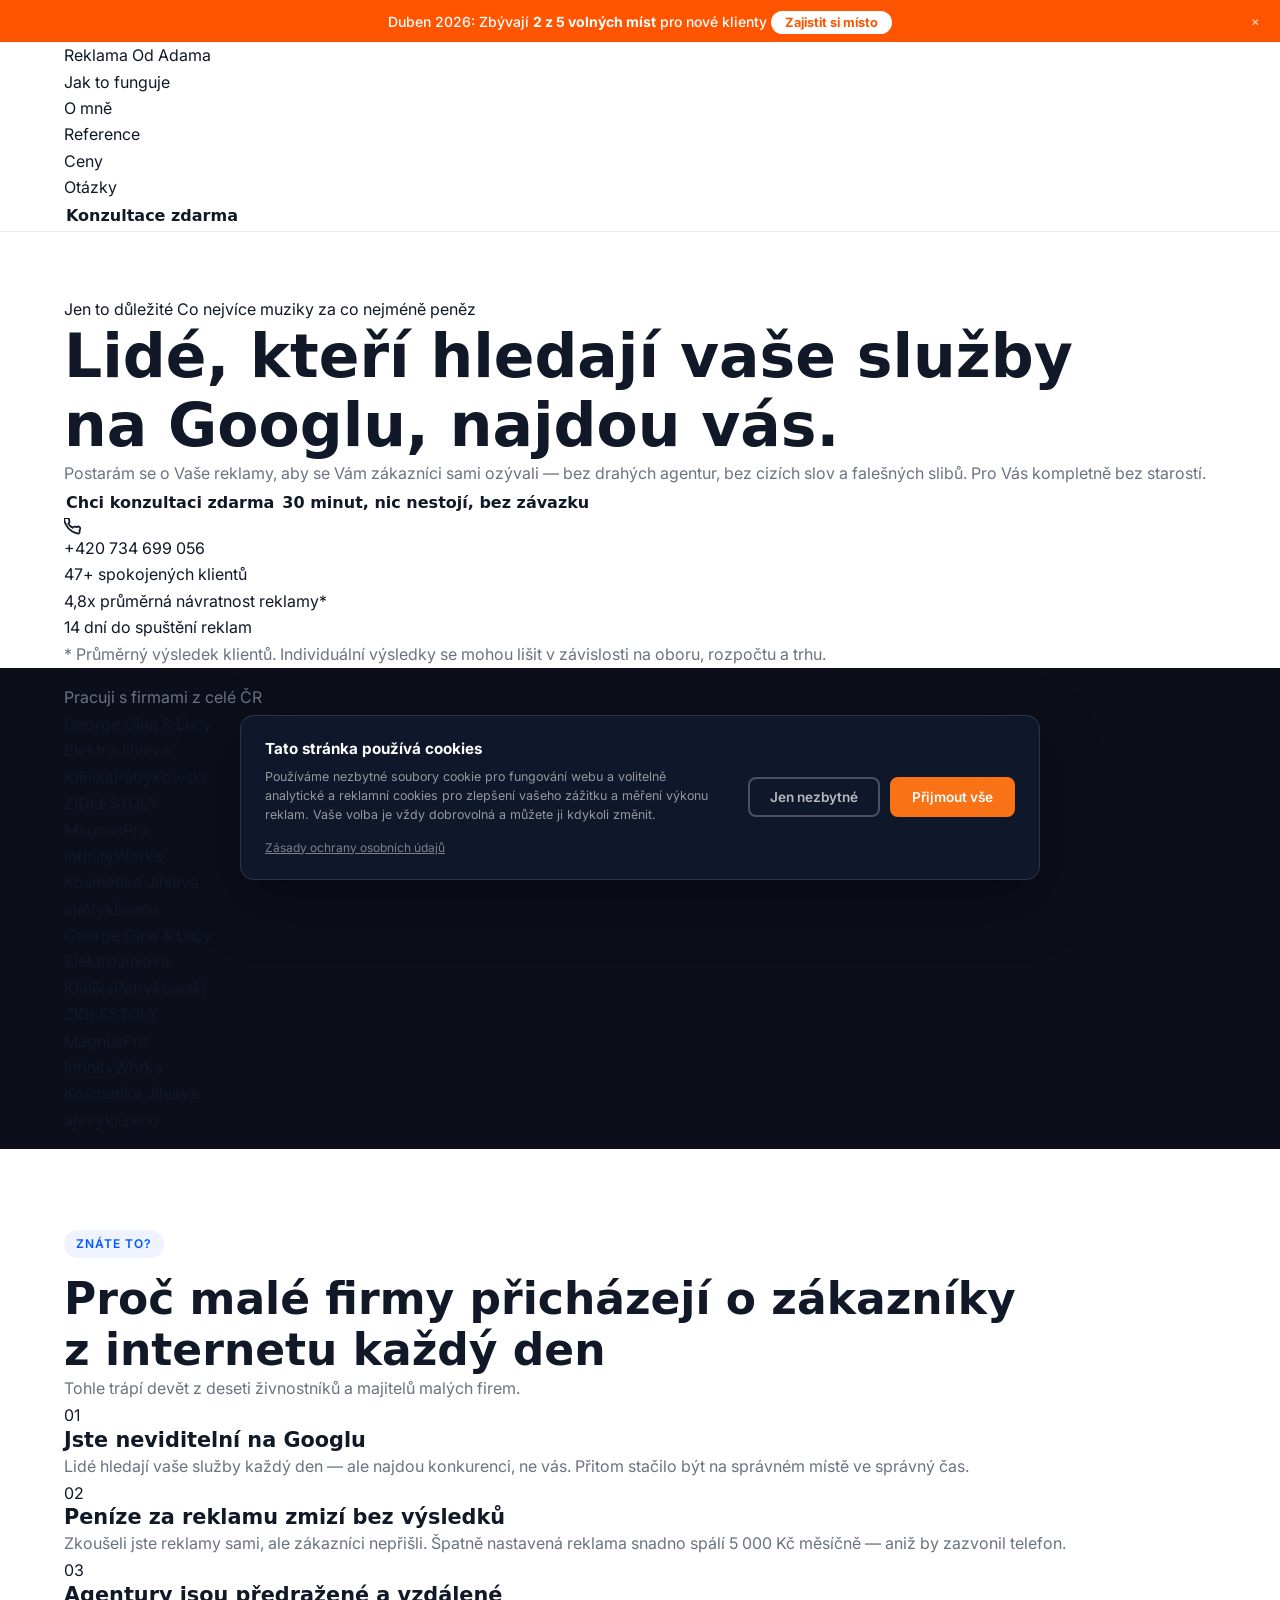
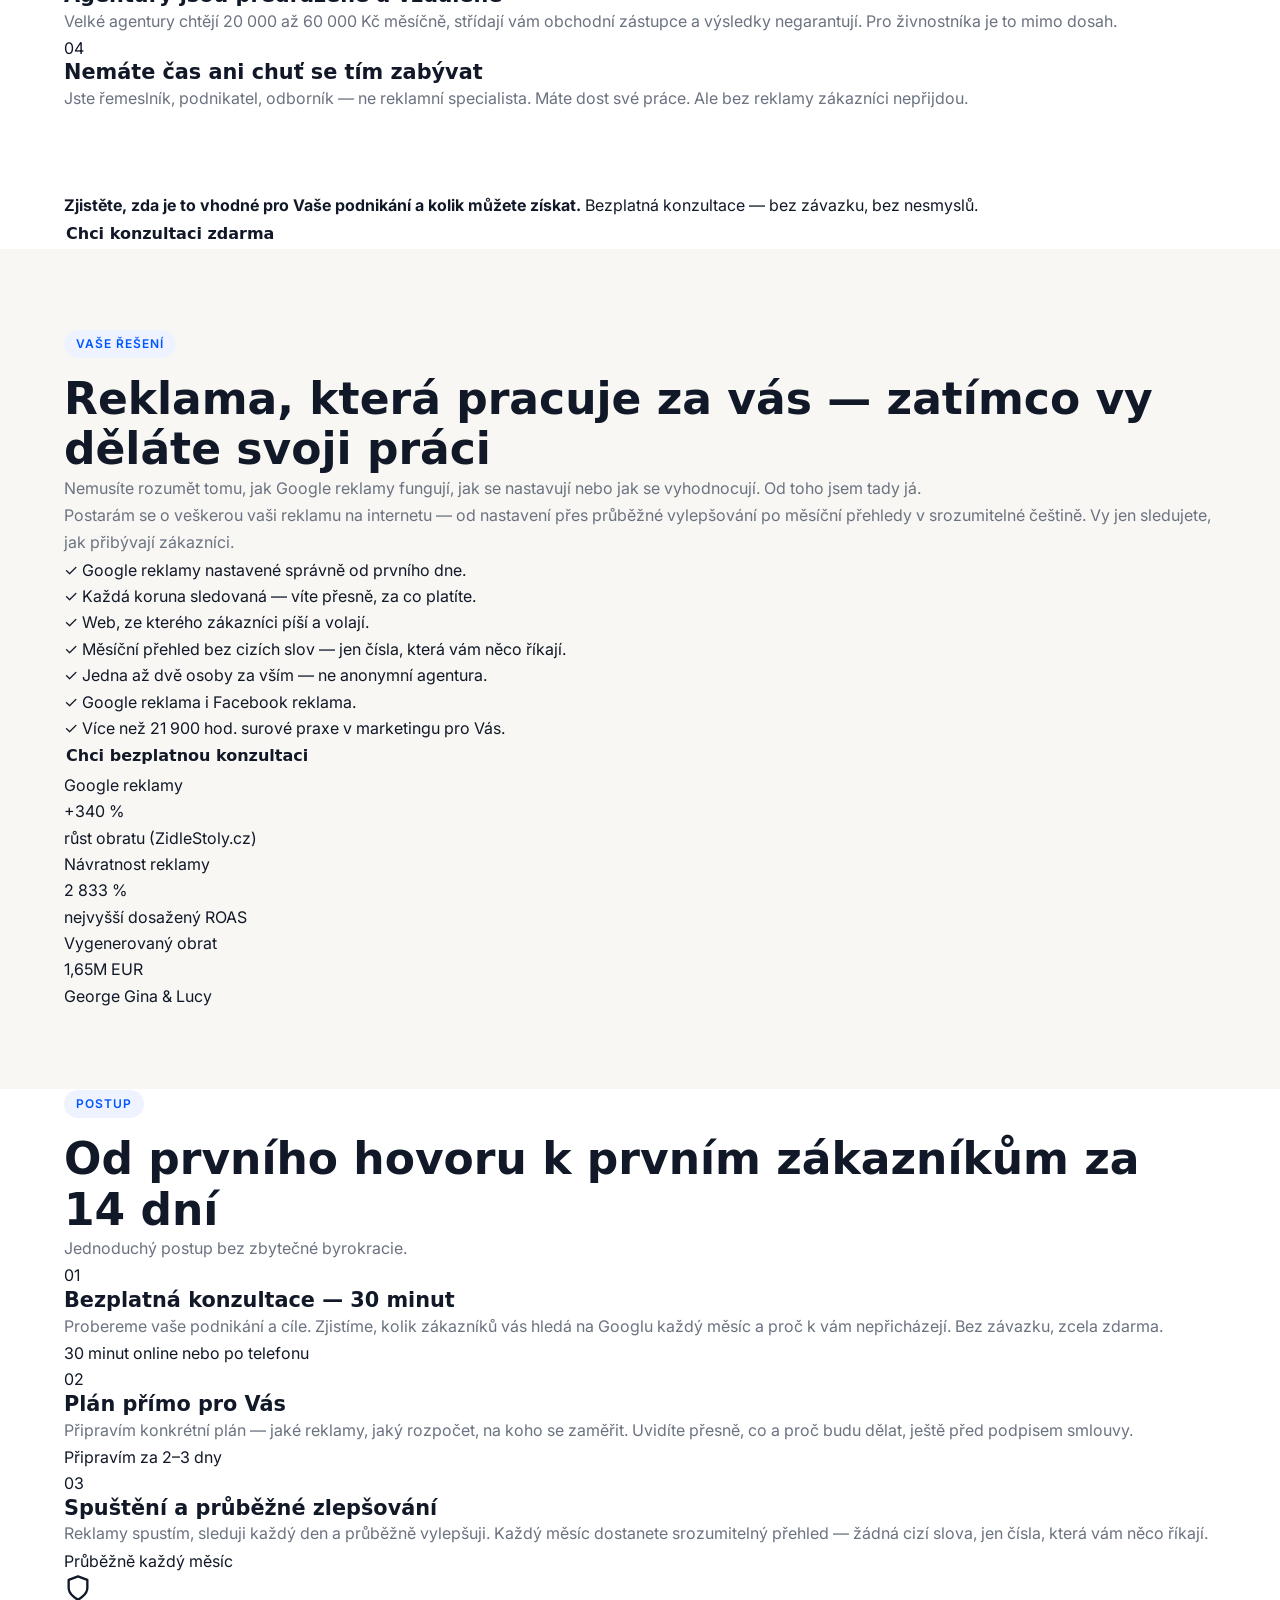
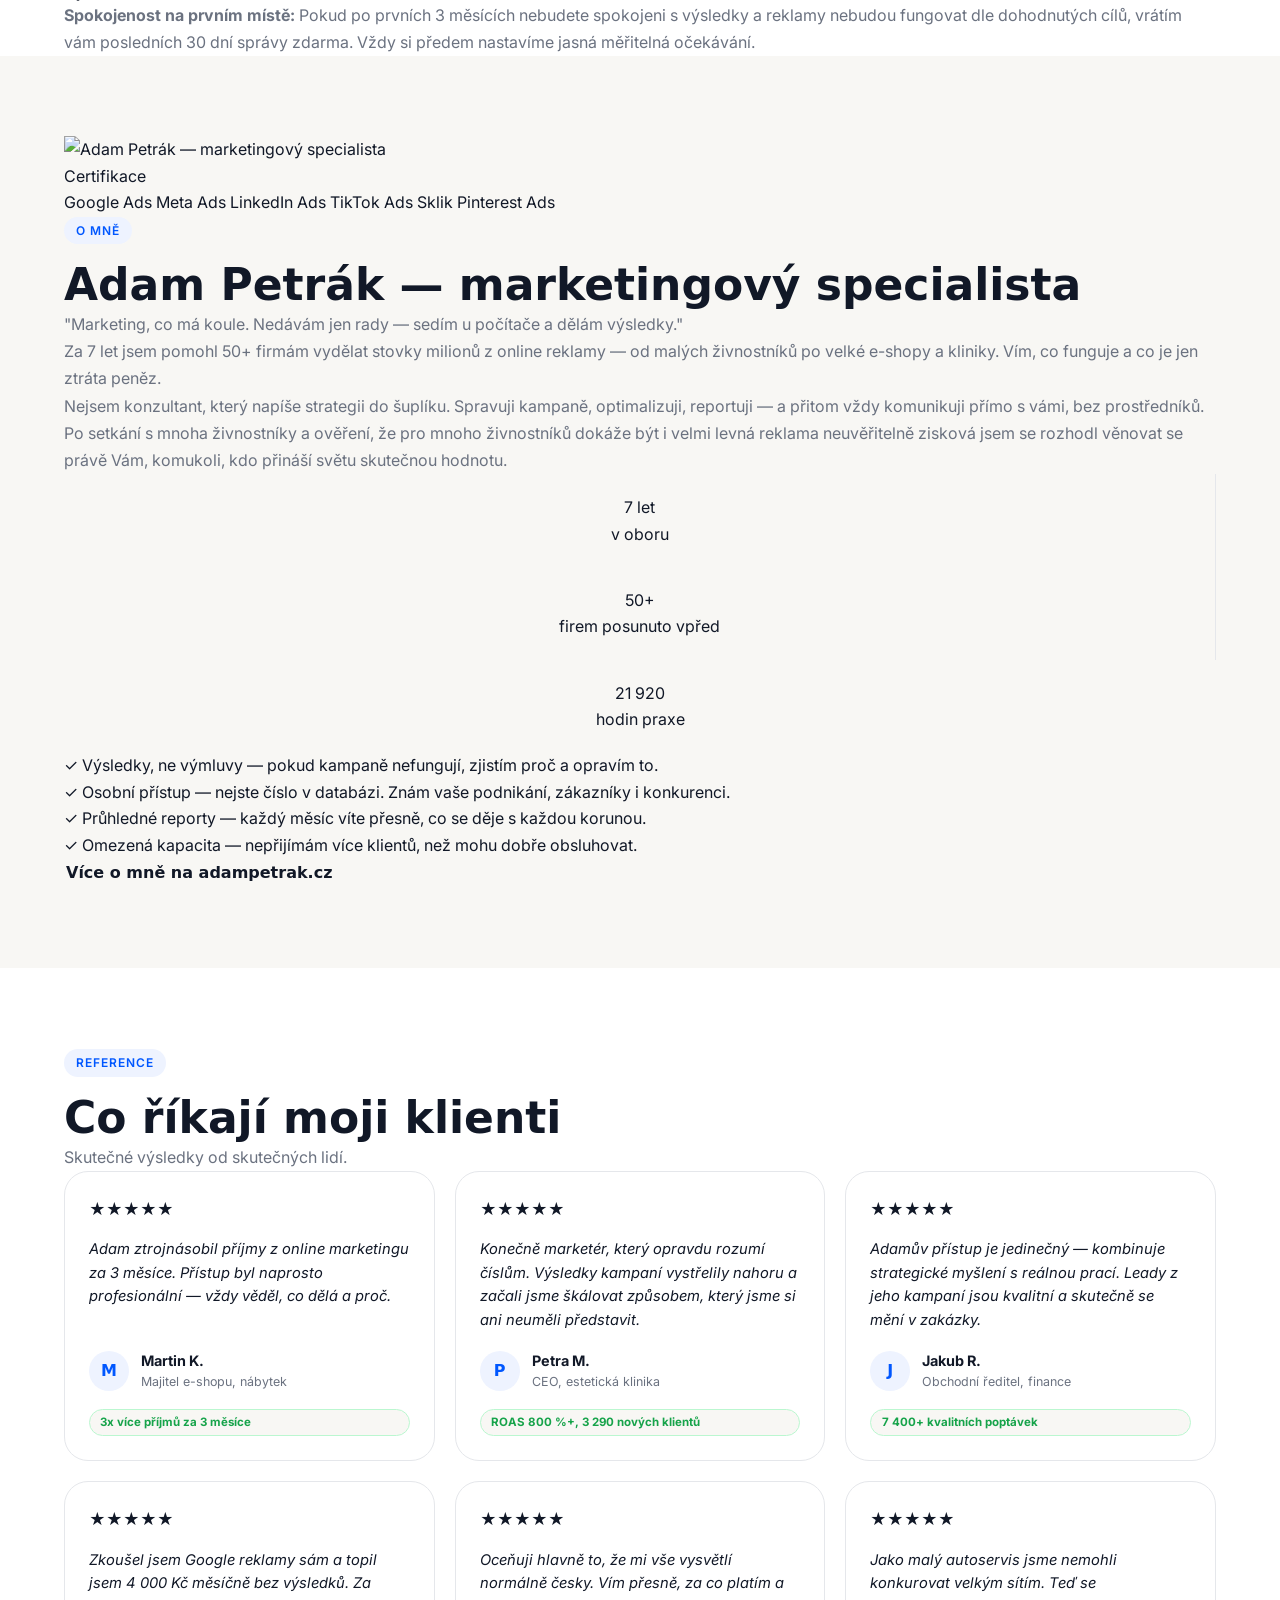
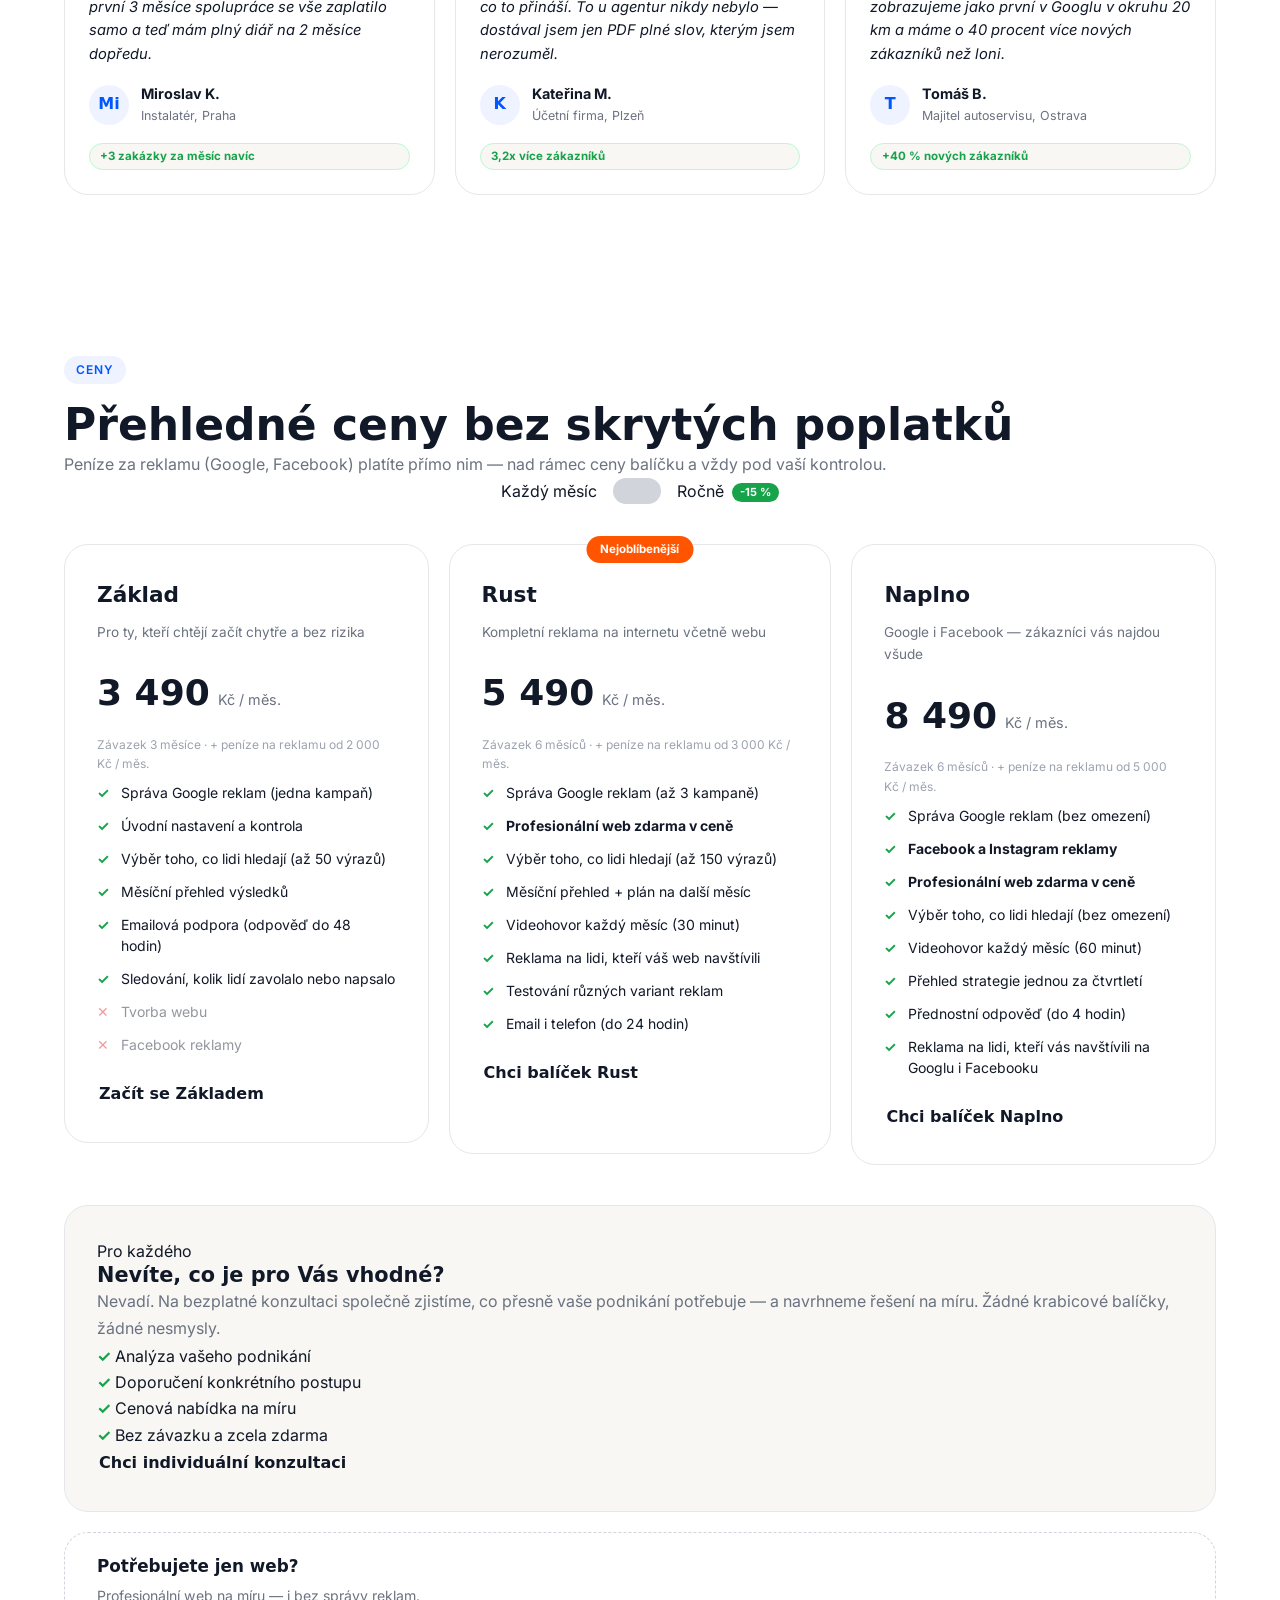
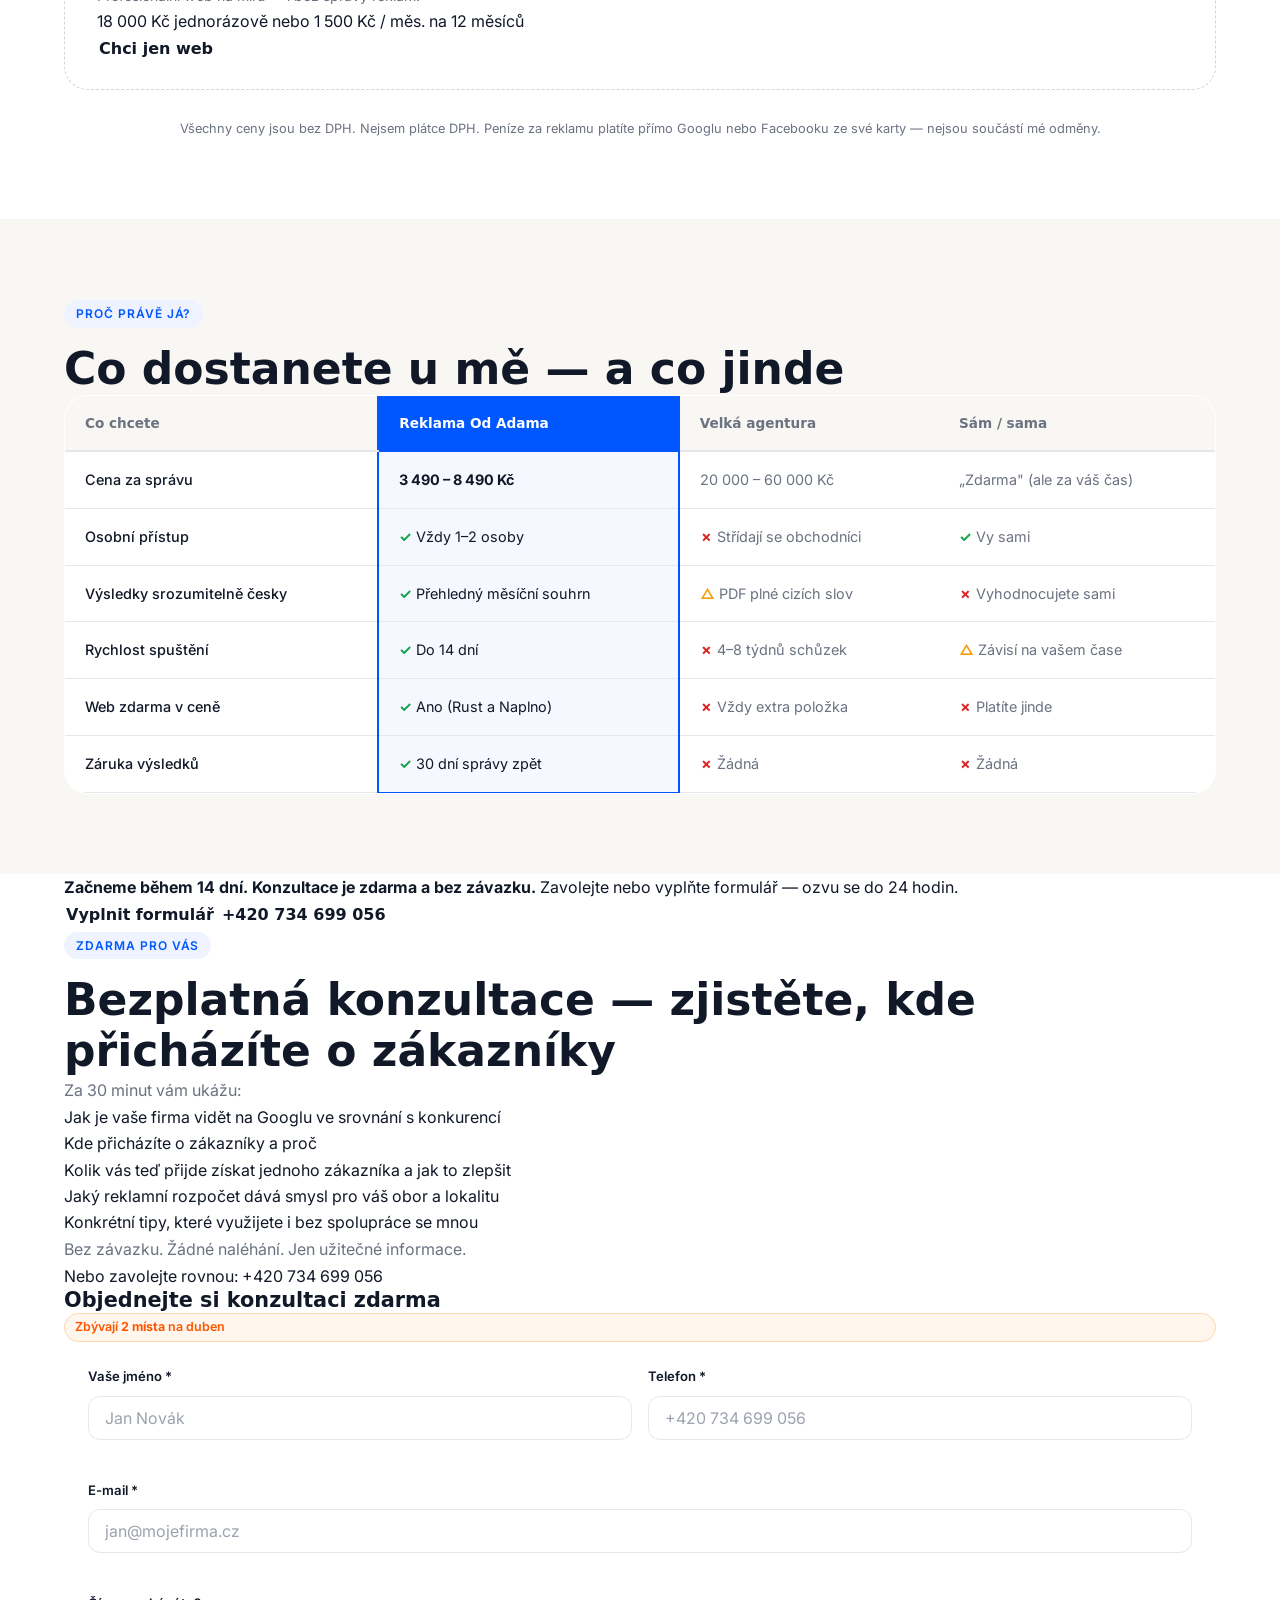
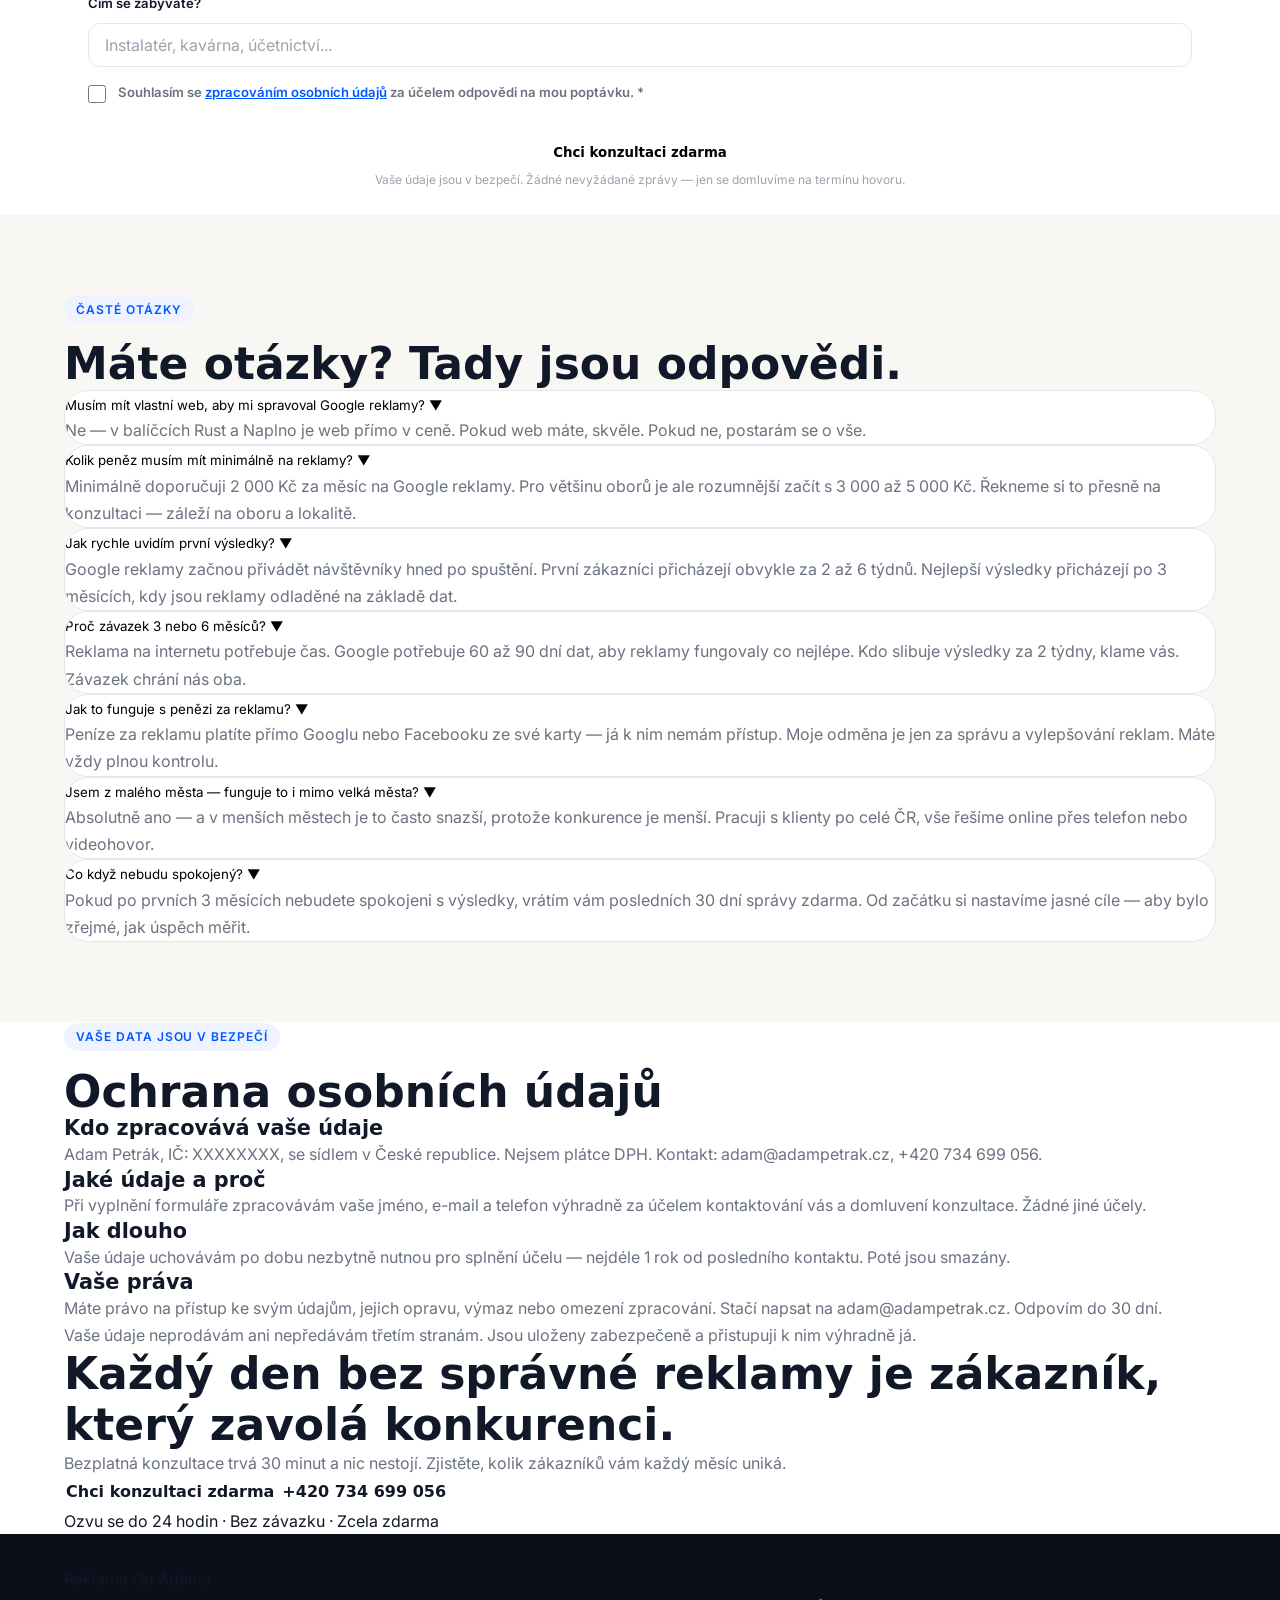
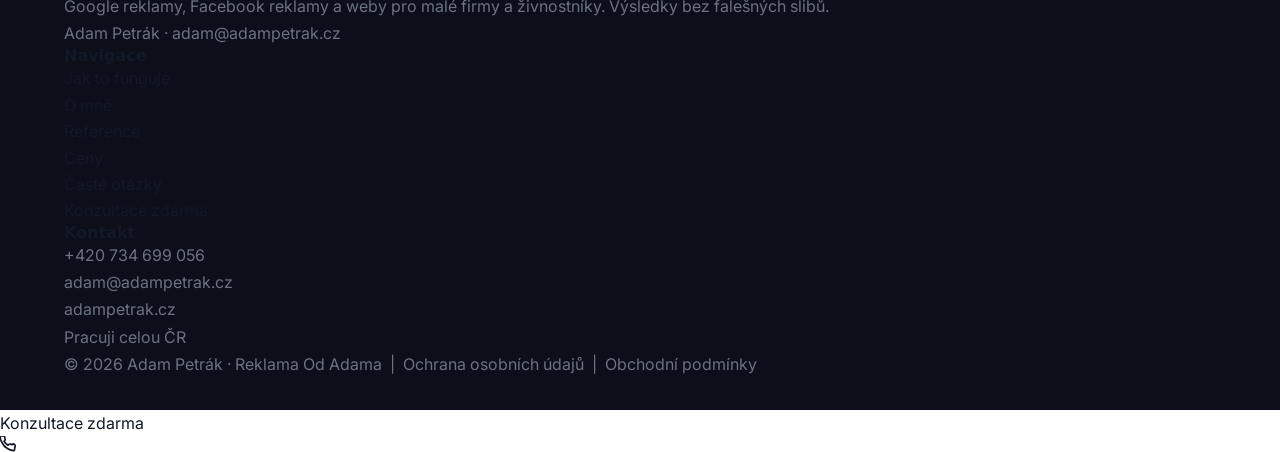
==== commit 5dd11c4c: "Prepare secure form and browser policies" ====
--- a/index.html
+++ b/index.html
@@ -4,1016 +4,951 @@
   <meta charset="UTF-8" />
   <meta name="viewport" content="width=device-width, initial-scale=1.0" />
 
-  <!-- ═══ SEO ═══ -->
+  <!-- ═══ SEO & CRAWLABILITY ═══ -->
   <meta name="robots" content="index, follow, max-snippet:-1, max-image-preview:large" />
-  <title>Reklama Od Adama — Google a Meta reklamy pro živnostníky | Adam Petrák</title>
+  <!-- AdsBot Google nesmí být blokován — žádný noindex pro AdsBot -->
+  <title>Reklama Od Adama — Google reklamy pro malé firmy a živnostníky | Adam Petrák</title>
   <meta name="description" content="Google reklamy a Facebook reklamy pro živnostníky a malé firmy. Bez drahých agentur, bez cizích slov. Viditelnost na Googlu za 14 dní. Adam Petrák — 7 let praxe, 50+ klientů." />
+  <meta name="keywords" content="Google reklamy, Google Ads, Facebook reklamy, marketing pro živnostníky, malé firmy reklama, PPC reklama, online marketing" />
   <meta name="author" content="Adam Petrák" />
+
+  <!-- ═══ CANONICAL ═══ -->
   <link rel="canonical" href="https://reklamaodadama.cz/" />
 
-  <!-- ═══ Open Graph ═══ -->
+  <!-- ═══ OPEN GRAPH (Facebook, LinkedIn, WhatsApp sdílení) ═══ -->
   <meta property="og:type" content="website" />
   <meta property="og:url" content="https://reklamaodadama.cz/" />
   <meta property="og:title" content="Reklama Od Adama — Google reklamy pro malé firmy" />
-  <meta property="og:description" content="Google reklamy a Facebook reklamy pro živnostníky. Bez drahých agentur, bez cizích slov. Viditelnost na Googlu za 14 dní." />
+  <meta property="og:description" content="Google reklamy a Facebook reklamy pro živnostníky a malé firmy. Bez drahých agentur, bez cizích slov. Viditelnost na Googlu za 14 dní." />
   <meta property="og:image" content="https://reklamaodadama.cz/og-image.jpg" />
   <meta property="og:locale" content="cs_CZ" />
   <meta property="og:site_name" content="Reklama Od Adama" />
 
-  <!-- ═══ Twitter Card ═══ -->
+  <!-- ═══ TWITTER CARD ═══ -->
   <meta name="twitter:card" content="summary_large_image" />
   <meta name="twitter:title" content="Reklama Od Adama — Google reklamy pro malé firmy" />
-  <meta name="twitter:description" content="Google reklamy a Facebook reklamy pro živnostníky. Bez drahých agentur, bez cizích slov." />
+  <meta name="twitter:description" content="Google reklamy a Facebook reklamy pro živnostníky a malé firmy. Bez drahých agentur, bez cizích slov." />
   <meta name="twitter:image" content="https://reklamaodadama.cz/og-image.jpg" />
 
-  <!-- ═══ Schema.org ═══ -->
+  <!-- ═══ SCHEMA.ORG — LocalBusiness / ProfessionalService ═══ -->
   <script type="application/ld+json">
   {
     "@context": "https://schema.org",
-    "@graph": [
-      {
-        "@type": "ProfessionalService",
-        "@id": "https://reklamaodadama.cz/#business",
-        "name": "Reklama Od Adama",
-        "description": "Správa Google Ads a Meta Ads pro živnostníky a malé firmy v České republice.",
-        "url": "https://reklamaodadama.cz/",
-        "telephone": "+420734699056",
-        "email": "adam.petrakk@gmail.com",
-        "founder": { "@type": "Person", "name": "Adam Petrák", "jobTitle": "PPC Specialista" },
-        "areaServed": { "@type": "Country", "name": "Czech Republic" },
-        "serviceType": ["Google Ads", "Meta Ads", "PPC správa", "Online reklama"],
-        "priceRange": "3490–8490 Kč/měsíc"
-      },
-      {
-        "@type": "FAQPage",
-        "mainEntity": [
-          { "@type": "Question", "name": "Jak rychle uvidím výsledky?", "acceptedAnswer": { "@type": "Answer", "text": "První výsledky přicházejí obvykle do 2–4 týdnů od spuštění kampaní." } },
-          { "@type": "Question", "name": "Kolik musím investovat do samotné reklamy?", "acceptedAnswer": { "@type": "Answer", "text": "Doporučený minimální reklamní budget je 5 000 Kč/měsíc." } },
-          { "@type": "Question", "name": "Musím podepisovat dlouhodobou smlouvu?", "acceptedAnswer": { "@type": "Answer", "text": "Ne. Spolupráci lze ukončit kdykoli s měsíční výpovědní lhůtou." } }
-        ]
-      }
+    "@type": "ProfessionalService",
+    "name": "Reklama Od Adama",
+    "alternateName": "Adam Petrák",
+    "description": "Google reklamy a Facebook reklamy pro živnostníky a malé firmy. Bez drahých agentur, bez cizích slov.",
+    "url": "https://reklamaodadama.cz",
+    "telephone": "+420734699056",
+    "email": "adam@adampetrak.cz",
+    "founder": {
+      "@type": "Person",
+      "name": "Adam Petrák",
+      "url": "https://adampetrak.cz",
+      "jobTitle": "Marketingový specialista"
+    },
+    "areaServed": {
+      "@type": "Country",
+      "name": "CZ"
+    },
+    "serviceType": [
+      "Google Ads správa",
+      "Facebook Ads správa",
+      "Tvorba webových stránek",
+      "Online marketing"
+    ],
+    "priceRange": "3490 - 8490 CZK/měsíc",
+    "knowsLanguage": "cs",
+    "sameAs": [
+      "https://adampetrak.cz"
     ]
   }
   </script>
 
-  <!-- ═══ Google Consent Mode v2 ═══ -->
-  <script>
-    window.dataLayer = window.dataLayer || [];
-    function gtag(){ dataLayer.push(arguments); }
-    gtag('consent', 'default', {
-      'ad_storage': 'denied', 'analytics_storage': 'denied',
-      'ad_user_data': 'denied', 'ad_personalization': 'denied',
-      'wait_for_update': 500
-    });
-    gtag('js', new Date());
-  </script>
-
-  <!-- ═══ Fonty ═══ -->
+  <!-- ═══ GOOGLE CONSENT MODE v2 — výchozí stav (před souhlasem = denied) ═══ -->
+  <script src="site-inline-1.js"></script>
+  <!--
+    Google Tag Manager — vložte váš GTM snippet zde:
+    <script>(function(w,d,s,l,i){...})(window,document,'script','dataLayer','GTM-XXXXXXX');</script>
+  -->
+
+  <link rel="stylesheet" href="style.css" />
   <link rel="preconnect" href="https://fonts.googleapis.com" />
   <link rel="preconnect" href="https://fonts.gstatic.com" crossorigin />
-  <link href="https://fonts.googleapis.com/css2?family=Plus+Jakarta+Sans:wght@400;500;600;700;800&family=Inter:wght@400;500;600&display=swap" rel="stylesheet" />
-
-  <!-- ═══ Styly ═══ -->
-  <link rel="stylesheet" href="style.css" />
-
-  <link rel="icon" href="data:image/svg+xml,<svg xmlns='http://www.w3.org/2000/svg' viewBox='0 0 32 32'><rect width='32' height='32' rx='8' fill='%230057FF'/><text x='8' y='24' font-family='Arial Black' font-size='18' font-weight='900' fill='white'>A</text></svg>" />
+  <link href="https://fonts.googleapis.com/css2?family=Inter:wght@400;500;600;700;800;900&display=swap" rel="stylesheet" />
 </head>
 <body>
 
-<!-- Scroll progress bar -->
-<div id="scroll-progress" aria-hidden="true"></div>
-
-<!-- ════════════════ URGENCY BAR ════════════════ -->
-<div class="urgency-bar" id="urgencyBar" role="status">
-  <div class="urgency-bar__inner">
-    <span class="urgency-pulse" aria-hidden="true"></span>
-    <span id="urgencyText">Načítám&hellip;</span>
-    <a href="#konzultace" class="urgency-cta">Zajistit si místo &rarr;</a>
-  </div>
-  <button class="urgency-close" id="urgencyClose" aria-label="Zavřít upozornění">
-    <svg width="14" height="14" viewBox="0 0 24 24" fill="none" stroke="currentColor" stroke-width="2.5" stroke-linecap="round"><line x1="18" y1="6" x2="6" y2="18"/><line x1="6" y1="6" x2="18" y2="18"/></svg>
-  </button>
+<!-- ══════════════════════════════════════════
+     URGENCE BAR
+══════════════════════════════════════════ -->
+<div class="urgency-bar" id="urgencyBar">
+  <div class="urgency-inner">
+    <span class="urgency-dot"></span>
+    Duben 2026: Zbývají <strong>2 z 5 volných míst</strong> pro nové klienty
+    <a href="#konzultace" class="urgency-cta">Zajistit si místo</a>
+  </div>
+  <button class="urgency-close" id="urgencyClose" aria-label="Zavřít">&times;</button>
 </div>
 
-<!-- ════════════════ NAVBAR ════════════════ -->
-<header class="navbar" id="navbar">
-  <div class="container navbar__inner">
-    <a href="#" class="navbar__logo" aria-label="Reklama od Adama — domů">
-      <span class="logo-mark" aria-hidden="true">A</span>
-      <span class="logo-text">Reklama <strong>od Adama</strong></span>
-    </a>
-    <nav class="navbar__nav" aria-label="Hlavní navigace">
-      <a href="#jak-to-funguje" class="nav-link">Jak to funguje</a>
-      <a href="#o-mne" class="nav-link">O mně</a>
-      <a href="#ceny" class="nav-link">Ceník</a>
-      <a href="#faq" class="nav-link">FAQ</a>
-    </nav>
-    <a href="#konzultace" class="btn btn--primary btn--sm nav-cta">Konzultace zdarma</a>
-    <button class="navbar__hamburger" id="hamburger" aria-label="Otevřít menu" aria-expanded="false" aria-controls="mobileMenu">
+<!-- ══════════════════════════════════════════
+     NAVIGACE
+══════════════════════════════════════════ -->
+<nav class="navbar" id="navbar">
+  <div class="container nav-inner">
+    <a href="#" class="logo">Reklama <span>Od Adama</span></a>
+    <ul class="nav-links" id="navLinks">
+      <li><a href="#jak-to-funguje">Jak to funguje</a></li>
+      <li><a href="#o-mne">O mně</a></li>
+      <li><a href="#reference">Reference</a></li>
+      <li><a href="#ceny">Ceny</a></li>
+      <li><a href="#faq">Otázky</a></li>
+    </ul>
+    <a href="#konzultace" class="btn btn-nav">Konzultace zdarma</a>
+    <button class="hamburger" id="hamburger" aria-label="Otevřít menu">
       <span></span><span></span><span></span>
     </button>
   </div>
-  <div class="mobile-menu" id="mobileMenu" aria-hidden="true">
-    <a href="#jak-to-funguje" class="mobile-link">Jak to funguje</a>
-    <a href="#o-mne" class="mobile-link">O mně</a>
-    <a href="#ceny" class="mobile-link">Ceník</a>
-    <a href="#faq" class="mobile-link">FAQ</a>
-    <a href="#konzultace" class="mobile-link mobile-link--cta">Konzultace zdarma &rarr;</a>
-  </div>
-</header>
-
-<main>
-
-  <!-- ════════════════ HERO ════════════════ -->
-  <section class="hero" id="hero" aria-labelledby="hero-heading">
-    <div class="hero__bg-grid" aria-hidden="true"></div>
-    <div class="container hero__inner">
-
-      <div class="hero__content">
-        <div class="hero__badge fade-up">
-          <svg width="13" height="13" viewBox="0 0 24 24" fill="currentColor" aria-hidden="true"><path d="M12 2l3.09 6.26L22 9.27l-5 4.87 1.18 6.88L12 17.77l-6.18 3.25L7 14.14 2 9.27l6.91-1.01L12 2z"/></svg>
-          Přes 50 spokojených klientů &middot; 7 let praxe
-        </div>
-
-        <h1 id="hero-heading" class="hero__title fade-up">
-          Nemáte zákazníky<br>z internetu?<br>
-          <span class="hero__title-accent">Za pár tisíc to vyřeším.</span>
-        </h1>
-
-        <p class="hero__subtitle fade-up">
-          Postarám se o vaše Google a Meta reklamy — jednoduše, bez cizích slov, s měřitelnými výsledky. Vy děláte svoji práci. Já přivedu zákazníky.
-        </p>
-
-        <div class="hero__actions fade-up">
-          <a href="#konzultace" class="btn btn--cta btn--lg">
-            Chci víc zákazníků
-            <svg width="18" height="18" viewBox="0 0 24 24" fill="none" stroke="currentColor" stroke-width="2" aria-hidden="true"><path d="M5 12h14M12 5l7 7-7 7"/></svg>
-          </a>
-          <a href="tel:+420734699056" class="hero__tel">
-            <svg width="16" height="16" viewBox="0 0 24 24" fill="none" stroke="currentColor" stroke-width="2" stroke-linecap="round" aria-hidden="true"><path d="M22 16.92v3a2 2 0 01-2.18 2 19.79 19.79 0 01-8.63-3.07A19.5 19.5 0 013.07 9.81 19.79 19.79 0 01.1 1.21 2 2 0 012 0h3a2 2 0 012 1.72 12.84 12.84 0 00.7 2.81 2 2 0 01-.45 2.11L6.09 7.91a16 16 0 006 6l1.27-1.27a2 2 0 012.11-.45 12.84 12.84 0 002.81.7A2 2 0 0122 16.92z"/></svg>
-            +420 734 699 056
-          </a>
-        </div>
-
-        <div class="hero__guarantees fade-up">
-          <span class="gpill">Bez závazné smlouvy</span>
-          <span class="gpill">Platíte přímo Googlu</span>
-          <span class="gpill">Výsledky nebo vrátím peníze</span>
-        </div>
-      </div>
-
-      <!-- Floating results card — real, specific numbers (not generic) -->
-      <aside class="hero__card fade-up" aria-label="Ukázka výsledků klientů">
-        <div class="hcard__header">
-          <div class="hcard__live">
-            <span class="hcard__dot" aria-hidden="true"></span>
-            Výsledky klientů
-          </div>
-        </div>
-        <ul class="hcard__list">
-          <li class="hcard__item">
-            <span class="hcard__client">ZidleStoly.cz</span>
-            <span class="hcard__metric pos">+340 % obrat</span>
-          </li>
-          <li class="hcard__item">
-            <span class="hcard__client">Klinika Petrykowski</span>
-            <span class="hcard__metric pos">ROAS 800 %+</span>
-          </li>
-          <li class="hcard__item">
-            <span class="hcard__client">George Gina &amp; Lucy</span>
-            <span class="hcard__metric pos">1,65M EUR</span>
-          </li>
-          <li class="hcard__item">
-            <span class="hcard__client">Instalatér M.K., Praha</span>
-            <span class="hcard__metric pos">Plný diář na 2 měs.</span>
-          </li>
+</nav>
+
+<!-- ══════════════════════════════════════════
+     HERO
+══════════════════════════════════════════ -->
+<section class="hero" id="hero">
+  <div class="hero-bg"></div>
+  <div class="container hero-inner">
+
+    <div class="hero-tagline">
+      Jen to důležité
+      <span class="hero-tagline-sep"></span>
+      Co nejvíce muziky za co nejméně peněz
+    </div>
+
+    <h1 class="hero-h1">
+      Lidé, kteří hledají vaše služby<br />
+      na Googlu, <span class="highlight">najdou vás.</span>
+    </h1>
+
+    <p class="hero-sub">
+      Postarám se o Vaše reklamy, aby se Vám zákazníci sami ozývali — bez drahých agentur, bez cizích slov a falešných slibů. Pro Vás kompletně bez starostí.
+    </p>
+
+    <div class="hero-cta-wrap">
+      <a href="#konzultace" class="btn btn-accent btn-hero">
+        Chci konzultaci zdarma
+        <span class="btn-sub">30 minut, nic nestojí, bez závazku</span>
+      </a>
+      <a href="tel:+420734699056" class="hero-tel">
+        <svg width="17" height="17" viewBox="0 0 24 24" fill="none" stroke="currentColor" stroke-width="2.5" stroke-linecap="round" stroke-linejoin="round"><path d="M22 16.92v3a2 2 0 01-2.18 2 19.79 19.79 0 01-8.63-3.07A19.5 19.5 0 013.07 9.81 19.79 19.79 0 01.1 1.21 2 2 0 012 0h3a2 2 0 012 1.72 12.84 12.84 0 00.7 2.81 2 2 0 01-.45 2.11L6.09 7.91a16 16 0 006 6l1.27-1.27a2 2 0 012.11-.45 12.84 12.84 0 002.81.7A2 2 0 0122 16.92z"/></svg>
+        +420 734 699 056
+      </a>
+    </div>
+
+    <div class="hero-trust">
+      <div class="trust-item">
+        <span class="trust-num" data-target="47">0</span><span class="trust-plus">+</span>
+        <span class="trust-lbl">spokojených klientů</span>
+      </div>
+      <div class="trust-sep"></div>
+      <div class="trust-item">
+        <span class="trust-num">4,8x</span>
+        <span class="trust-lbl">průměrná návratnost reklamy*</span>
+      </div>
+      <div class="trust-sep"></div>
+      <div class="trust-item">
+        <span class="trust-num">14</span><span class="trust-plus"> dní</span>
+        <span class="trust-lbl">do spuštění reklam</span>
+      </div>
+    </div>
+    <p class="hero-disclaimer">* Průměrný výsledek klientů. Individuální výsledky se mohou lišit v závislosti na oboru, rozpočtu a trhu.</p>
+
+  </div>
+</section>
+
+<!-- ══════════════════════════════════════════
+     SOCIÁLNÍ DŮKAZ — KLIENTI
+══════════════════════════════════════════ -->
+<section class="proof-bar">
+  <div class="container">
+    <p class="proof-bar-label">Pracuji s firmami z celé ČR</p>
+    <div class="proof-logos-wrap" aria-hidden="true">
+      <div class="proof-logos">
+        <div class="proof-item">George Gina &amp; Lucy</div>
+        <div class="proof-item">ElektroJihlava</div>
+        <div class="proof-item">KlinikaPetrykowski</div>
+        <div class="proof-item">ZIDLESTOLY</div>
+        <div class="proof-item">MagnusPro</div>
+        <div class="proof-item">InfinityWorks</div>
+        <div class="proof-item">Kosmetika Jihlava</div>
+        <div class="proof-item">ajeVyklizeno</div>
+        <!-- duplicate set — fills wide screens seamlessly -->
+        <div class="proof-item">George Gina &amp; Lucy</div>
+        <div class="proof-item">ElektroJihlava</div>
+        <div class="proof-item">KlinikaPetrykowski</div>
+        <div class="proof-item">ZIDLESTOLY</div>
+        <div class="proof-item">MagnusPro</div>
+        <div class="proof-item">InfinityWorks</div>
+        <div class="proof-item">Kosmetika Jihlava</div>
+        <div class="proof-item">ajeVyklizeno</div>
+      </div>
+    </div>
+  </div>
+</section>
+
+<!-- ══════════════════════════════════════════
+     PROBLÉM
+══════════════════════════════════════════ -->
+<section class="problem" id="problem">
+  <div class="container">
+    <div class="section-tag">Znáte to?</div>
+    <h2 class="section-h2">Proč malé firmy přicházejí o zákazníky z&nbsp;internetu každý den</h2>
+    <p class="section-desc">Tohle trápí devět z deseti živnostníků a majitelů malých firem.</p>
+
+    <div class="pain-grid">
+      <div class="pain-card">
+        <div class="pain-n">01</div>
+        <h3>Jste neviditelní na Googlu</h3>
+        <p>Lidé hledají vaše služby každý den — ale najdou konkurenci, ne vás. Přitom stačilo být na správném místě ve správný čas.</p>
+      </div>
+      <div class="pain-card">
+        <div class="pain-n">02</div>
+        <h3>Peníze za reklamu zmizí bez výsledků</h3>
+        <p>Zkoušeli jste reklamy sami, ale zákazníci nepřišli. Špatně nastavená reklama snadno spálí 5 000 Kč měsíčně — aniž by zazvonil telefon.</p>
+      </div>
+      <div class="pain-card">
+        <div class="pain-n">03</div>
+        <h3>Agentury jsou předražené a vzdálené</h3>
+        <p>Velké agentury chtějí 20 000 až 60 000 Kč měsíčně, střídají vám obchodní zástupce a výsledky negarantují. Pro živnostníka je to mimo dosah.</p>
+      </div>
+      <div class="pain-card">
+        <div class="pain-n">04</div>
+        <h3>Nemáte čas ani chuť se tím zabývat</h3>
+        <p>Jste řemeslník, podnikatel, odborník — ne reklamní specialista. Máte dost své práce. Ale bez reklamy zákazníci nepřijdou.</p>
+      </div>
+    </div>
+  </div>
+</section>
+
+<!-- ══════════════════════════════════════════
+     MID-CTA #1
+══════════════════════════════════════════ -->
+<section class="mid-cta">
+  <div class="container mid-cta-in">
+    <div class="mid-cta-text">
+      <strong>Zjistěte, zda je to vhodné pro Vaše podnikání a kolik můžete získat.</strong>
+      <span>Bezplatná konzultace — bez závazku, bez nesmyslů.</span>
+    </div>
+    <a href="#konzultace" class="btn btn-accent">Chci konzultaci zdarma</a>
+  </div>
+</section>
+
+<!-- ══════════════════════════════════════════
+     ŘEŠENÍ
+══════════════════════════════════════════ -->
+<section class="solution" id="reseni">
+  <div class="container solution-in">
+    <div class="solution-text">
+      <div class="section-tag">Vaše řešení</div>
+      <h2 class="section-h2">Reklama, která pracuje za vás — zatímco vy děláte svoji práci</h2>
+      <p>Nemusíte rozumět tomu, jak Google reklamy fungují, jak se nastavují nebo jak se vyhodnocují. Od toho jsem tady já.</p>
+      <p>Postarám se o veškerou vaši reklamu na internetu — od nastavení přes průběžné vylepšování po měsíční přehledy v srozumitelné češtině. Vy jen sledujete, jak přibývají zákazníci.</p>
+      <ul class="benefits-list">
+        <li><span class="chk">&#10003;</span> Google reklamy nastavené správně od prvního dne.</li>
+        <li><span class="chk">&#10003;</span> Každá koruna sledovaná — víte přesně, za co platíte.</li>
+        <li><span class="chk">&#10003;</span> Web, ze kterého zákazníci píší a volají.</li>
+        <li><span class="chk">&#10003;</span> Měsíční přehled bez cizích slov — jen čísla, která vám něco říkají.</li>
+        <li><span class="chk">&#10003;</span> Jedna až dvě osoby za vším — ne anonymní agentura.</li>
+        <li><span class="chk">&#10003;</span> Google reklama i Facebook reklama.</li>
+        <li><span class="chk">&#10003;</span> Více než 21 900 hod. surové praxe v marketingu pro Vás.</li>
+      </ul>
+      <a href="#konzultace" class="btn btn-primary">Chci bezplatnou konzultaci</a>
+    </div>
+    <div class="solution-cards">
+      <div class="sol-card sol-c1">
+        <div class="sol-lbl">Google reklamy</div>
+        <div class="sol-num">+340 %</div>
+        <div class="sol-sub">růst obratu (ZidleStoly.cz)</div>
+      </div>
+      <div class="sol-card sol-c2">
+        <div class="sol-lbl">Návratnost reklamy</div>
+        <div class="sol-num">2 833 %</div>
+        <div class="sol-sub">nejvyšší dosažený ROAS</div>
+      </div>
+      <div class="sol-card sol-c3">
+        <div class="sol-lbl">Vygenerovaný obrat</div>
+        <div class="sol-num">1,65M EUR</div>
+        <div class="sol-sub">George Gina &amp; Lucy</div>
+      </div>
+    </div>
+  </div>
+</section>
+
+<!-- ══════════════════════════════════════════
+     JAK TO FUNGUJE
+══════════════════════════════════════════ -->
+<section class="steps-section" id="jak-to-funguje">
+  <div class="container">
+    <div class="section-tag">Postup</div>
+    <h2 class="section-h2">Od prvního hovoru k prvním zákazníkům za 14 dní</h2>
+    <p class="section-desc">Jednoduchý postup bez zbytečné byrokracie.</p>
+
+    <div class="steps-row">
+      <div class="step-box">
+        <div class="step-n">01</div>
+        <h3>Bezplatná konzultace — 30 minut</h3>
+        <p>Probereme vaše podnikání a cíle. Zjistíme, kolik zákazníků vás hledá na Googlu každý měsíc a proč k vám nepřicházejí. Bez závazku, zcela zdarma.</p>
+        <div class="step-badge">30 minut online nebo po telefonu</div>
+      </div>
+      <div class="step-arrow" aria-hidden="true"></div>
+      <div class="step-box">
+        <div class="step-n">02</div>
+        <h3>Plán přímo pro Vás</h3>
+        <p>Připravím konkrétní plán — jaké reklamy, jaký rozpočet, na koho se zaměřit. Uvidíte přesně, co a proč budu dělat, ještě před podpisem smlouvy.</p>
+        <div class="step-badge">Připravím za 2–3 dny</div>
+      </div>
+      <div class="step-arrow" aria-hidden="true"></div>
+      <div class="step-box">
+        <div class="step-n">03</div>
+        <h3>Spuštění a průběžné zlepšování</h3>
+        <p>Reklamy spustím, sleduji každý den a průběžně vylepšuji. Každý měsíc dostanete srozumitelný přehled — žádná cizí slova, jen čísla, která vám něco říkají.</p>
+        <div class="step-badge">Průběžně každý měsíc</div>
+      </div>
+    </div>
+
+    <div class="guarantee-row">
+      <div class="guarantee-icon">
+        <svg width="28" height="28" viewBox="0 0 24 24" fill="none" stroke="currentColor" stroke-width="2" stroke-linecap="round" stroke-linejoin="round"><path d="M12 22s8-4 8-10V5l-8-3-8 3v7c0 6 8 10 8 10z"/></svg>
+      </div>
+      <p><strong>Spokojenost na prvním místě:</strong> Pokud po prvních 3 měsících nebudete spokojeni s výsledky a reklamy nebudou fungovat dle dohodnutých cílů, vrátím vám posledních 30 dní správy zdarma. Vždy si předem nastavíme jasná měřitelná očekávání.</p>
+    </div>
+  </div>
+</section>
+
+<!-- ══════════════════════════════════════════
+     O MNE
+══════════════════════════════════════════ -->
+<section class="about" id="o-mne">
+  <div class="container about-in">
+    <div class="about-photo-col">
+      <div class="about-photo">
+        <img src="adam-petrak.png" alt="Adam Petrák — marketingový specialista" class="about-photo-img" />
+      </div>
+      <div class="about-certs">
+        <div class="cert-title">Certifikace</div>
+        <div class="cert-list">
+          <span class="cert">Google Ads</span>
+          <span class="cert">Meta Ads</span>
+          <span class="cert">LinkedIn Ads</span>
+          <span class="cert">TikTok Ads</span>
+          <span class="cert">Sklik</span>
+          <span class="cert">Pinterest Ads</span>
+        </div>
+      </div>
+    </div>
+    <div class="about-text">
+      <div class="section-tag">O mně</div>
+      <h2 class="section-h2">Adam Petrák — marketingový specialista</h2>
+      <p class="about-motto">"Marketing, co má koule. Nedávám jen rady — sedím u počítače a dělám výsledky."</p>
+      <p>Za 7 let jsem pomohl 50+ firmám vydělat stovky milionů z online reklamy — od malých živnostníků po velké e-shopy a kliniky. Vím, co funguje a co je jen ztráta peněz.</p>
+      <p>Nejsem konzultant, který napíše strategii do šuplíku. Spravuji kampaně, optimalizuji, reportuji — a přitom vždy komunikuji přímo s vámi, bez prostředníků.</p>
+      <p>Po setkání s mnoha živnostníky a ověření, že pro mnoho živnostníků dokáže být i velmi levná reklama neuvěřitelně zisková jsem se rozhodl věnovat se právě Vám, komukoli, kdo přináší světu skutečnou hodnotu.</p>
+
+      <div class="about-stats">
+        <div class="about-stat">
+          <span class="astat-num">7 let</span>
+          <span class="astat-lbl">v oboru</span>
+        </div>
+        <div class="about-stat">
+          <span class="astat-num">50+</span>
+          <span class="astat-lbl">firem posunuto vpřed</span>
+        </div>
+        <div class="about-stat">
+          <span class="astat-num">21 920</span>
+          <span class="astat-lbl">hodin praxe</span>
+        </div>
+      </div>
+
+      <ul class="about-list">
+        <li><span class="chk">&#10003;</span> Výsledky, ne výmluvy — pokud kampaně nefungují, zjistím proč a opravím to.</li>
+        <li><span class="chk">&#10003;</span> Osobní přístup — nejste číslo v databázi. Znám vaše podnikání, zákazníky i konkurenci.</li>
+        <li><span class="chk">&#10003;</span> Průhledné reporty — každý měsíc víte přesně, co se děje s každou korunou.</li>
+        <li><span class="chk">&#10003;</span> Omezená kapacita — nepřijímám více klientů, než mohu dobře obsluhovat.</li>
+      </ul>
+
+      <a href="https://adampetrak.cz" target="_blank" rel="noopener noreferrer" class="btn btn-outline">Více o mně na adampetrak.cz</a>
+    </div>
+  </div>
+</section>
+
+<!-- ══════════════════════════════════════════
+     REFERENCE — záměrně PŘED ceníkem
+══════════════════════════════════════════ -->
+<section class="testimonials" id="reference">
+  <div class="container">
+    <div class="section-tag">Reference</div>
+    <h2 class="section-h2">Co říkají moji klienti</h2>
+    <p class="section-desc">Skutečné výsledky od skutečných lidí.</p>
+
+    <div class="testi-grid">
+
+      <div class="testi-card">
+        <div class="testi-stars">&#9733;&#9733;&#9733;&#9733;&#9733;</div>
+        <p class="testi-text">Adam ztrojnásobil příjmy z online marketingu za 3 měsíce. Přístup byl naprosto profesionální — vždy věděl, co dělá a proč.</p>
+        <div class="testi-author">
+          <div class="testi-av">M</div>
+          <div>
+            <div class="testi-name">Martin K.</div>
+            <div class="testi-role">Majitel e-shopu, nábytek</div>
+          </div>
+        </div>
+        <div class="testi-badge">3x více příjmů za 3 měsíce</div>
+      </div>
+
+      <div class="testi-card testi-featured">
+        <div class="testi-stars">&#9733;&#9733;&#9733;&#9733;&#9733;</div>
+        <p class="testi-text">Konečně marketér, který opravdu rozumí číslům. Výsledky kampaní vystřelily nahoru a začali jsme škálovat způsobem, který jsme si ani neuměli představit.</p>
+        <div class="testi-author">
+          <div class="testi-av">P</div>
+          <div>
+            <div class="testi-name">Petra M.</div>
+            <div class="testi-role">CEO, estetická klinika</div>
+          </div>
+        </div>
+        <div class="testi-badge">ROAS 800 %+, 3 290 nových klientů</div>
+      </div>
+
+      <div class="testi-card">
+        <div class="testi-stars">&#9733;&#9733;&#9733;&#9733;&#9733;</div>
+        <p class="testi-text">Adamův přístup je jedinečný — kombinuje strategické myšlení s reálnou prací. Leady z jeho kampaní jsou kvalitní a skutečně se mění v zakázky.</p>
+        <div class="testi-author">
+          <div class="testi-av">J</div>
+          <div>
+            <div class="testi-name">Jakub R.</div>
+            <div class="testi-role">Obchodní ředitel, finance</div>
+          </div>
+        </div>
+        <div class="testi-badge">7 400+ kvalitních poptávek</div>
+      </div>
+
+      <div class="testi-card">
+        <div class="testi-stars">&#9733;&#9733;&#9733;&#9733;&#9733;</div>
+        <p class="testi-text">Zkoušel jsem Google reklamy sám a topil jsem 4 000 Kč měsíčně bez výsledků. Za první 3 měsíce spolupráce se vše zaplatilo samo a teď mám plný diář na 2 měsíce dopředu.</p>
+        <div class="testi-author">
+          <div class="testi-av">Mi</div>
+          <div>
+            <div class="testi-name">Miroslav K.</div>
+            <div class="testi-role">Instalatér, Praha</div>
+          </div>
+        </div>
+        <div class="testi-badge">+3 zakázky za měsíc navíc</div>
+      </div>
+
+      <div class="testi-card">
+        <div class="testi-stars">&#9733;&#9733;&#9733;&#9733;&#9733;</div>
+        <p class="testi-text">Oceňuji hlavně to, že mi vše vysvětlí normálně česky. Vím přesně, za co platím a co to přináší. To u agentur nikdy nebylo — dostával jsem jen PDF plné slov, kterým jsem nerozuměl.</p>
+        <div class="testi-author">
+          <div class="testi-av">K</div>
+          <div>
+            <div class="testi-name">Kateřina M.</div>
+            <div class="testi-role">Účetní firma, Plzeň</div>
+          </div>
+        </div>
+        <div class="testi-badge">3,2x více zákazníků</div>
+      </div>
+
+      <div class="testi-card">
+        <div class="testi-stars">&#9733;&#9733;&#9733;&#9733;&#9733;</div>
+        <p class="testi-text">Jako malý autoservis jsme nemohli konkurovat velkým sítím. Teď se zobrazujeme jako první v Googlu v okruhu 20 km a máme o 40 procent více nových zákazníků než loni.</p>
+        <div class="testi-author">
+          <div class="testi-av">T</div>
+          <div>
+            <div class="testi-name">Tomáš B.</div>
+            <div class="testi-role">Majitel autoservisu, Ostrava</div>
+          </div>
+        </div>
+        <div class="testi-badge">+40 % nových zákazníků</div>
+      </div>
+
+    </div>
+  </div>
+</section>
+
+<!-- ══════════════════════════════════════════
+     CENY
+══════════════════════════════════════════ -->
+<section class="pricing" id="ceny">
+  <div class="container">
+    <div class="section-tag">Ceny</div>
+    <h2 class="section-h2">Přehledné ceny bez skrytých poplatků</h2>
+    <p class="section-desc">Peníze za reklamu (Google, Facebook) platíte přímo nim — nad rámec ceny balíčku a vždy pod vaší kontrolou.</p>
+
+    <div class="pricing-toggle">
+      <span class="tog-lbl active" id="tog-monthly">Každý měsíc</span>
+      <div class="tog-switch" id="tog-btn" role="switch" aria-checked="false">
+        <div class="tog-ball"></div>
+      </div>
+      <span class="tog-lbl" id="tog-annual">Ročně <span class="tog-badge">-15 %</span></span>
+    </div>
+
+    <div class="pricing-grid">
+
+      <!-- ZÁKLAD -->
+      <div class="p-card">
+        <div class="p-head">
+          <div class="p-name">Základ</div>
+          <div class="p-desc">Pro ty, kteří chtějí začít chytře a bez rizika</div>
+          <div class="p-price">
+            <span class="p-amt" data-monthly="3 490" data-annual="2 967">3 490</span>
+            <span class="p-cur">Kč / měs.</span>
+          </div>
+          <div class="p-note">Závazek 3 měsíce &middot; + peníze na reklamu od 2 000 Kč / měs.</div>
+        </div>
+        <ul class="p-feats">
+          <li><span class="fc">&#10003;</span> Správa Google reklam (jedna kampaň)</li>
+          <li><span class="fc">&#10003;</span> Úvodní nastavení a kontrola</li>
+          <li><span class="fc">&#10003;</span> Výběr toho, co lidi hledají (až 50 výrazů)</li>
+          <li><span class="fc">&#10003;</span> Měsíční přehled výsledků</li>
+          <li><span class="fc">&#10003;</span> Emailová podpora (odpověď do 48 hodin)</li>
+          <li><span class="fc">&#10003;</span> Sledování, kolik lidí zavolalo nebo napsalo</li>
+          <li class="feat-off"><span class="fx">&#10005;</span> Tvorba webu</li>
+          <li class="feat-off"><span class="fx">&#10005;</span> Facebook reklamy</li>
         </ul>
-        <div class="hcard__stats">
-          <div class="hcard__stat"><strong>50+</strong><span>klientů</span></div>
-          <div class="hcard__stat"><strong>4,8×</strong><span>prům. ROAS</span></div>
-          <div class="hcard__stat"><strong>14 dní</strong><span>do start</span></div>
-        </div>
-      </aside>
-    </div>
-
-    <!-- Stats strip -->
-    <div class="hero__stats-bar">
-      <div class="container hero__stats-inner">
-        <div class="hstat">
-          <span class="hstat__num" data-count="50">0</span><span class="hstat__suf">+</span>
-          <span class="hstat__lbl">spokojených klientů</span>
-        </div>
-        <div class="hstat__sep" aria-hidden="true"></div>
-        <div class="hstat">
-          <span class="hstat__num hstat__num--static">4,8×</span>
-          <span class="hstat__lbl">průměrná návratnost reklamy*</span>
-        </div>
-        <div class="hstat__sep" aria-hidden="true"></div>
-        <div class="hstat">
-          <span class="hstat__num" data-count="14">0</span><span class="hstat__suf"> dní</span>
-          <span class="hstat__lbl">do spuštění reklam</span>
-        </div>
-        <div class="hstat__sep" aria-hidden="true"></div>
-        <div class="hstat">
-          <span class="hstat__num" data-count="7">0</span><span class="hstat__suf"> let</span>
-          <span class="hstat__lbl">praxe v marketingu</span>
-        </div>
-      </div>
-    </div>
-    <p class="hero__disclaimer container">* Průměrný výsledek klientů. Individuální výsledky se mohou lišit v závislosti na oboru, rozpočtu a trhu.</p>
-  </section>
-
-  <!-- ════════════════ PROOF BAR ════════════════ -->
-  <section class="proof-bar" aria-label="Klienti">
-    <div class="proof-bar__label">Pracuji s firmami z celé ČR</div>
-    <div class="proof-ticker-wrap" aria-hidden="true">
-      <div class="proof-ticker">
-        <span>George Gina &amp; Lucy</span>
-        <span class="dot" aria-hidden="true">&bull;</span>
-        <span>ElektroJihlava</span>
-        <span class="dot" aria-hidden="true">&bull;</span>
-        <span>Klinika Petrykowski</span>
-        <span class="dot" aria-hidden="true">&bull;</span>
-        <span>ZIDLESTOLY.cz</span>
-        <span class="dot" aria-hidden="true">&bull;</span>
-        <span>MagnusPro</span>
-        <span class="dot" aria-hidden="true">&bull;</span>
-        <span>InfinityWorks</span>
-        <span class="dot" aria-hidden="true">&bull;</span>
-        <span>Kosmetika Jihlava</span>
-        <span class="dot" aria-hidden="true">&bull;</span>
-        <span>ajeVyklizeno</span>
-        <span class="dot" aria-hidden="true">&bull;</span>
-        <!-- Duplicate for seamless loop -->
-        <span>George Gina &amp; Lucy</span>
-        <span class="dot" aria-hidden="true">&bull;</span>
-        <span>ElektroJihlava</span>
-        <span class="dot" aria-hidden="true">&bull;</span>
-        <span>Klinika Petrykowski</span>
-        <span class="dot" aria-hidden="true">&bull;</span>
-        <span>ZIDLESTOLY.cz</span>
-        <span class="dot" aria-hidden="true">&bull;</span>
-        <span>MagnusPro</span>
-        <span class="dot" aria-hidden="true">&bull;</span>
-        <span>InfinityWorks</span>
-        <span class="dot" aria-hidden="true">&bull;</span>
-        <span>Kosmetika Jihlava</span>
-        <span class="dot" aria-hidden="true">&bull;</span>
-        <span>ajeVyklizeno</span>
-        <span class="dot" aria-hidden="true">&bull;</span>
-      </div>
-    </div>
-  </section>
-
-  <!-- ════════════════ PROBLEM ════════════════ -->
-  <section class="problem" id="problem" aria-labelledby="problem-heading">
-    <div class="container">
-      <div class="section-header fade-up">
-        <span class="section-tag">Znáte to?</span>
-        <h2 id="problem-heading">Proč malé firmy přicházejí o zákazníky z internetu každý den</h2>
-        <p>Platíte faktury, makáte na zakázkách — a na marketing nezbývá ani čas ani nervy. Přitom zákazníci vás hledají na Googlu každý den. Jen vás nenajdou.</p>
-      </div>
-      <div class="problem__grid">
-        <div class="problem-card fade-up">
-          <div class="problem-card__num" aria-hidden="true">01</div>
-          <h3>Jste neviditelní na Googlu</h3>
-          <p>Lidé hledají vaše služby každý den — ale najdou konkurenci, ne vás. Přitom stačilo být na správném místě ve správný čas.</p>
-        </div>
-        <div class="problem-card fade-up">
-          <div class="problem-card__num" aria-hidden="true">02</div>
-          <h3>Peníze za reklamu zmizí bez výsledků</h3>
-          <p>Zkoušeli jste reklamy sami, ale zákazníci nepřišli. Špatně nastavená reklama snadno spálí 5 000 Kč měsíčně — aniž by zazvonil telefon.</p>
-        </div>
-        <div class="problem-card fade-up">
-          <div class="problem-card__num" aria-hidden="true">03</div>
-          <h3>Agentury jsou předražené a vzdálené</h3>
-          <p>Velké agentury chtějí 20 000–60 000 Kč měsíčně a neznají vaše podnikání. Pro živnostníka je to ztráta peněz i nervů.</p>
-        </div>
-        <div class="problem-card fade-up">
-          <div class="problem-card__num" aria-hidden="true">04</div>
-          <h3>Nemáte čas ani chuť se tím zabývat</h3>
-          <p>Jste řemeslník, podnikatel, odborník — ne reklamní specialista. Máte dost své práce. Ale bez reklamy zákazníci nepřijdou.</p>
-        </div>
-      </div>
-    </div>
-  </section>
-
-  <!-- ════════════════ SOLUTION ════════════════ -->
-  <section class="solution" id="reseni" aria-labelledby="solution-heading">
-    <div class="container solution__inner">
-      <div class="solution__text fade-up">
-        <span class="section-tag">Vaše řešení</span>
-        <h2 id="solution-heading">Reklama, která pracuje za vás — zatímco vy děláte svoji práci</h2>
-        <p>Nemusíte rozumět tomu, jak Google reklamy fungují. Od toho jsem tady já. Postarám se o veškerou vaši reklamu — od nastavení přes průběžné vylepšování po měsíční přehledy v srozumitelné češtině.</p>
-        <ul class="benefit-list">
-          <li>Google a Meta reklamy nastavené správně od prvního dne</li>
-          <li>Každá koruna sledovaná — víte přesně, za co platíte</li>
-          <li>Měsíční přehled bez cizích slov — jen čísla, která vám říkají, co potřebujete vědět</li>
-          <li>Průběžná optimalizace, ne jen nastavení a zapomenout</li>
-          <li>Jedna nebo dvě osoby za vším — ne anonymní agentura</li>
-          <li>Google i Facebook reklama v jednom balíčku</li>
+        <div class="p-footer">
+          <a href="#konzultace" class="btn btn-outline btn-full">Začít se Základem</a>
+        </div>
+      </div>
+
+      <!-- RUST -->
+      <div class="p-card p-featured">
+        <div class="p-badge">Nejoblíbenější</div>
+        <div class="p-head">
+          <div class="p-name">Rust</div>
+          <div class="p-desc">Kompletní reklama na internetu včetně webu</div>
+          <div class="p-price">
+            <span class="p-amt" data-monthly="5 490" data-annual="4 667">5 490</span>
+            <span class="p-cur">Kč / měs.</span>
+          </div>
+          <div class="p-note">Závazek 6 měsíců &middot; + peníze na reklamu od 3 000 Kč / měs.</div>
+        </div>
+        <ul class="p-feats">
+          <li><span class="fc">&#10003;</span> Správa Google reklam (až 3 kampaně)</li>
+          <li><span class="fc">&#10003;</span> <strong>Profesionální web zdarma v ceně</strong></li>
+          <li><span class="fc">&#10003;</span> Výběr toho, co lidi hledají (až 150 výrazů)</li>
+          <li><span class="fc">&#10003;</span> Měsíční přehled + plán na další měsíc</li>
+          <li><span class="fc">&#10003;</span> Videohovor každý měsíc (30 minut)</li>
+          <li><span class="fc">&#10003;</span> Reklama na lidi, kteří váš web navštívili</li>
+          <li><span class="fc">&#10003;</span> Testování různých variant reklam</li>
+          <li><span class="fc">&#10003;</span> Email i telefon (do 24 hodin)</li>
         </ul>
-        <a href="#konzultace" class="btn btn--primary">Chci bezplatnou konzultaci</a>
-      </div>
-      <div class="solution__cards">
-        <div class="result-card result-card--blue fade-up">
-          <div class="result-card__label">Google reklamy</div>
-          <div class="result-card__num">+340 %</div>
-          <div class="result-card__sub">růst obratu &middot; ZidleStoly.cz</div>
-        </div>
-        <div class="result-card result-card--dark fade-up">
-          <div class="result-card__label">Nejvyšší dosažený ROAS</div>
-          <div class="result-card__num">2 833 %</div>
-          <div class="result-card__sub">návratnost reklamních výdajů</div>
-        </div>
-        <div class="result-card result-card--orange fade-up">
-          <div class="result-card__label">Vygenerovaný obrat</div>
-          <div class="result-card__num">1,65M EUR</div>
-          <div class="result-card__sub">George Gina &amp; Lucy</div>
-        </div>
-      </div>
-    </div>
-  </section>
-
-  <!-- ════════════════ HOW IT WORKS ════════════════ -->
-  <section class="steps" id="jak-to-funguje" aria-labelledby="steps-heading">
-    <div class="container">
-      <div class="section-header fade-up">
-        <span class="section-tag">Postup</span>
-        <h2 id="steps-heading">Od prvního hovoru k prvním zákazníkům za 14 dní</h2>
-        <p>Jednoduchý postup bez zbytečné byrokracie.</p>
-      </div>
-      <div class="steps__row">
-        <div class="step fade-up">
-          <div class="step__num" aria-hidden="true">01</div>
-          <div class="step__content">
-            <h3>Bezplatná konzultace</h3>
-            <p>Probereme vaše podnikání a cíle. Zjistíme, kolik zákazníků vás hledá na Googlu každý měsíc a proč k vám nepřicházejí. Bez závazku, zcela zdarma.</p>
-            <div class="step__badge">30 minut online nebo po telefonu</div>
-          </div>
-        </div>
-        <div class="step__arrow" aria-hidden="true">
-          <svg viewBox="0 0 24 24" fill="none" stroke="currentColor" stroke-width="2" stroke-linecap="round"><path d="M5 12h14M12 5l7 7-7 7"/></svg>
-        </div>
-        <div class="step fade-up">
-          <div class="step__num" aria-hidden="true">02</div>
-          <div class="step__content">
-            <h3>Plán přímo pro vás</h3>
-            <p>Připravím konkrétní plán — jaké reklamy, jaký rozpočet, na koho se zaměřit. Uvidíte přesně, co a proč budu dělat, ještě před podpisem smlouvy.</p>
-            <div class="step__badge">Připravím za 2–3 dny</div>
-          </div>
-        </div>
-        <div class="step__arrow" aria-hidden="true">
-          <svg viewBox="0 0 24 24" fill="none" stroke="currentColor" stroke-width="2" stroke-linecap="round"><path d="M5 12h14M12 5l7 7-7 7"/></svg>
-        </div>
-        <div class="step fade-up">
-          <div class="step__num" aria-hidden="true">03</div>
-          <div class="step__content">
-            <h3>Spuštění a průběžné zlepšování</h3>
-            <p>Reklamy spustím, sleduji každý den a průběžně vylepšuji. Každý měsíc dostanete srozumitelný přehled — žádná cizí slova, jen čísla, která vám něco říkají.</p>
-            <div class="step__badge">Průběžně každý měsíc</div>
-          </div>
-        </div>
-      </div>
-
-      <div class="guarantee-box fade-up">
-        <div class="guarantee-box__icon" aria-hidden="true">
-          <svg width="28" height="28" viewBox="0 0 24 24" fill="none" stroke="currentColor" stroke-width="2" stroke-linecap="round" stroke-linejoin="round"><path d="M12 22s8-4 8-10V5l-8-3-8 3v7c0 6 8 10 8 10z"/></svg>
-        </div>
-        <p><strong>Spokojenost na prvním místě:</strong> Pokud po prvních 3 měsících nebudete spokojeni s výsledky a reklamy nebudou fungovat dle dohodnutých cílů, vrátím vám posledních 30 dní správy zdarma. Vždy si předem nastavíme jasná měřitelná očekávání.</p>
-      </div>
-    </div>
-  </section>
-
-  <!-- ════════════════ ABOUT ════════════════ -->
-  <section class="about" id="o-mne" aria-labelledby="about-heading">
-    <div class="container about__inner">
-      <div class="about__photo-col fade-up">
-        <div class="about__photo-wrap">
-          <img src="adam-petrak.png" alt="Adam Petrák — marketingový specialista" class="about__photo" loading="lazy" width="320" height="380" />
-        </div>
-        <div class="about__certs">
-          <p class="about__certs-label">Certifikace</p>
-          <div class="about__certs-grid">
-            <span class="cert-pill">Google Ads</span>
-            <span class="cert-pill">Meta Ads</span>
-            <span class="cert-pill">LinkedIn Ads</span>
-            <span class="cert-pill">TikTok Ads</span>
-            <span class="cert-pill">Sklik</span>
-            <span class="cert-pill">Pinterest Ads</span>
-          </div>
-        </div>
-      </div>
-
-      <div class="about__text fade-up">
-        <span class="section-tag">O mně</span>
-        <h2 id="about-heading">Nejsem agentura. Jsem Adam.</h2>
-        <blockquote class="about__quote">
-          "Nedávám jen rady — sedím u počítače a dělám výsledky. Každý den."
-        </blockquote>
-        <p>Za 7 let jsem pomohl 50+ firmám vydělat stovky milionů z online reklamy — od malých živnostníků po velké e-shopy a kliniky. Vím, co funguje a co je jen ztráta peněz.</p>
-        <p>Nejsem konzultant, který napíše strategii do šuplíku. Spravuji kampaně, optimalizuji, reportuji — a přitom vždy komunikuji přímo s vámi, bez prostředníků.</p>
-        <p>Po setkání s mnoha živnostníky jsem se rozhodl věnovat právě vám — lidem, kteří přinášejí světu skutečnou hodnotu a zaslouží si, aby je zákazníci našli.</p>
-
-        <div class="about__stats">
-          <div class="about-stat fade-up">
-            <span class="about-stat__num">7 let</span>
-            <span class="about-stat__lbl">v oboru</span>
-          </div>
-          <div class="about-stat fade-up">
-            <span class="about-stat__num">50+</span>
-            <span class="about-stat__lbl">firem posunuto vpřed</span>
-          </div>
-          <div class="about-stat fade-up">
-            <span class="about-stat__num">21 920</span>
-            <span class="about-stat__lbl">hodin praxe</span>
-          </div>
-        </div>
-
-        <ul class="about__list">
-          <li>Výsledky, ne výmluvy — pokud kampaně nefungují, zjistím proč a opravím to</li>
-          <li>Osobní přístup — nejste číslo v databázi. Znám vaše podnikání, zákazníky i konkurenci</li>
-          <li>Průhledné reporty — každý měsíc víte přesně, co se děje s každou korunou</li>
-          <li>Omezená kapacita — nepřijímám více klientů, než mohu dobře obsluhovat</li>
+        <div class="p-footer">
+          <a href="#konzultace" class="btn btn-primary btn-full">Chci balíček Rust</a>
+          <div class="p-saving">Ušetříte oproti agentuře: <strong>až 15 000 Kč / měs.</strong></div>
+        </div>
+      </div>
+
+      <!-- NAPLNO -->
+      <div class="p-card">
+        <div class="p-head">
+          <div class="p-name">Naplno</div>
+          <div class="p-desc">Google i Facebook — zákazníci vás najdou všude</div>
+          <div class="p-price">
+            <span class="p-amt" data-monthly="8 490" data-annual="7 217">8 490</span>
+            <span class="p-cur">Kč / měs.</span>
+          </div>
+          <div class="p-note">Závazek 6 měsíců &middot; + peníze na reklamu od 5 000 Kč / měs.</div>
+        </div>
+        <ul class="p-feats">
+          <li><span class="fc">&#10003;</span> Správa Google reklam (bez omezení)</li>
+          <li><span class="fc">&#10003;</span> <strong>Facebook a Instagram reklamy</strong></li>
+          <li><span class="fc">&#10003;</span> <strong>Profesionální web zdarma v ceně</strong></li>
+          <li><span class="fc">&#10003;</span> Výběr toho, co lidi hledají (bez omezení)</li>
+          <li><span class="fc">&#10003;</span> Videohovor každý měsíc (60 minut)</li>
+          <li><span class="fc">&#10003;</span> Přehled strategie jednou za čtvrtletí</li>
+          <li><span class="fc">&#10003;</span> Přednostní odpověď (do 4 hodin)</li>
+          <li><span class="fc">&#10003;</span> Reklama na lidi, kteří vás navštívili na Googlu i Facebooku</li>
         </ul>
-        <a href="https://adampetrak.cz" target="_blank" rel="noopener noreferrer" class="btn btn--outline">Více o mně na adampetrak.cz</a>
-      </div>
-    </div>
-  </section>
-
-  <!-- ════════════════ RESULTS DARK BAND ════════════════ -->
-  <section class="results-dark" aria-label="Klíčová čísla">
-    <div class="container results-dark__inner">
-      <div class="rd-item fade-up">
-        <span class="rd-num" data-count="50">0</span><span class="rd-suf">+</span>
-        <span class="rd-lbl">spokojených klientů</span>
-      </div>
-      <div class="rd-sep" aria-hidden="true"></div>
-      <div class="rd-item fade-up">
-        <span class="rd-num rd-num--static">2 833 %</span>
-        <span class="rd-lbl">nejvyšší dosažený ROAS</span>
-      </div>
-      <div class="rd-sep" aria-hidden="true"></div>
-      <div class="rd-item fade-up">
-        <span class="rd-num rd-num--static">1,65M EUR</span>
-        <span class="rd-lbl">vygenerovaný obrat</span>
-      </div>
-      <div class="rd-sep" aria-hidden="true"></div>
-      <div class="rd-item fade-up">
-        <span class="rd-num" data-count="21920">0</span>
-        <span class="rd-lbl">hodin praxe</span>
-      </div>
-    </div>
-  </section>
-
-  <!-- ════════════════ TESTIMONIALS ════════════════ -->
-  <section class="testimonials" id="reference" aria-labelledby="testi-heading">
-    <div class="container">
-      <div class="section-header fade-up">
-        <span class="section-tag">Reference</span>
-        <h2 id="testi-heading">Co říkají moji klienti</h2>
-        <p>Skutečné výsledky od skutečných lidí. Klikněte na kartu a přečtěte si celý příběh.</p>
-      </div>
-      <div class="testi-grid">
-
-        <article class="testi-card fade-up">
-          <div class="testi-stars" aria-label="Hodnocení 5 z 5">
-            <svg viewBox="0 0 24 24" fill="currentColor" aria-hidden="true"><path d="M12 2l3.09 6.26L22 9.27l-5 4.87 1.18 6.88L12 17.77l-6.18 3.25L7 14.14 2 9.27l6.91-1.01L12 2z"/></svg>
-            <svg viewBox="0 0 24 24" fill="currentColor" aria-hidden="true"><path d="M12 2l3.09 6.26L22 9.27l-5 4.87 1.18 6.88L12 17.77l-6.18 3.25L7 14.14 2 9.27l6.91-1.01L12 2z"/></svg>
-            <svg viewBox="0 0 24 24" fill="currentColor" aria-hidden="true"><path d="M12 2l3.09 6.26L22 9.27l-5 4.87 1.18 6.88L12 17.77l-6.18 3.25L7 14.14 2 9.27l6.91-1.01L12 2z"/></svg>
-            <svg viewBox="0 0 24 24" fill="currentColor" aria-hidden="true"><path d="M12 2l3.09 6.26L22 9.27l-5 4.87 1.18 6.88L12 17.77l-6.18 3.25L7 14.14 2 9.27l6.91-1.01L12 2z"/></svg>
-            <svg viewBox="0 0 24 24" fill="currentColor" aria-hidden="true"><path d="M12 2l3.09 6.26L22 9.27l-5 4.87 1.18 6.88L12 17.77l-6.18 3.25L7 14.14 2 9.27l6.91-1.01L12 2z"/></svg>
-          </div>
-          <blockquote class="testi-text">"Zkoušel jsem Google reklamy sám a topil jsem 4 000 Kč měsíčně bez výsledků. Za první 3 měsíce spolupráce se vše zaplatilo samo a teď mám plný diář na 2 měsíce dopředu."</blockquote>
-          <div class="testi-author">
-            <div class="testi-av" aria-hidden="true">M</div>
-            <div>
-              <div class="testi-name">Miroslav K.</div>
-              <div class="testi-role">Instalatér, Praha</div>
-            </div>
-          </div>
-          <div class="testi-badge">+3 zakázky za měsíc navíc</div>
-          <button class="testi-toggle" aria-expanded="false" aria-controls="story-1">Přečíst celý příběh</button>
-          <div class="testi-story" id="story-1" hidden>
-            <p>Miroslav přišel ke mně s tím, že mu reklamy na Googlu nefungují — platil 4 000 Kč měsíčně a telefon nezvonil. Po auditu jsem zjistil, že jeho reklamy cílily na celé Česko místo Prahy, a klíčová slova byla nastavená na obecné fráze, které nikdo nehledal.</p>
-            <p>Za 2 týdny jsem přenastavil kampaně na lokální cílení, vybral 30 konkrétních frází, které lidé v Praze skutečně hledají, a upravil web tak, aby zákazník hned věděl, kam zavolat.</p>
-            <p><strong>Výsledek po 3 měsících:</strong> 3 nové zakázky za měsíc navíc, plný diář na 2 měsíce, správa reklam se zaplatila za první měsíc.</p>
-          </div>
-        </article>
-
-        <article class="testi-card testi-card--featured fade-up">
-          <div class="testi-stars" aria-label="Hodnocení 5 z 5">
-            <svg viewBox="0 0 24 24" fill="currentColor" aria-hidden="true"><path d="M12 2l3.09 6.26L22 9.27l-5 4.87 1.18 6.88L12 17.77l-6.18 3.25L7 14.14 2 9.27l6.91-1.01L12 2z"/></svg>
-            <svg viewBox="0 0 24 24" fill="currentColor" aria-hidden="true"><path d="M12 2l3.09 6.26L22 9.27l-5 4.87 1.18 6.88L12 17.77l-6.18 3.25L7 14.14 2 9.27l6.91-1.01L12 2z"/></svg>
-            <svg viewBox="0 0 24 24" fill="currentColor" aria-hidden="true"><path d="M12 2l3.09 6.26L22 9.27l-5 4.87 1.18 6.88L12 17.77l-6.18 3.25L7 14.14 2 9.27l6.91-1.01L12 2z"/></svg>
-            <svg viewBox="0 0 24 24" fill="currentColor" aria-hidden="true"><path d="M12 2l3.09 6.26L22 9.27l-5 4.87 1.18 6.88L12 17.77l-6.18 3.25L7 14.14 2 9.27l6.91-1.01L12 2z"/></svg>
-            <svg viewBox="0 0 24 24" fill="currentColor" aria-hidden="true"><path d="M12 2l3.09 6.26L22 9.27l-5 4.87 1.18 6.88L12 17.77l-6.18 3.25L7 14.14 2 9.27l6.91-1.01L12 2z"/></svg>
-          </div>
-          <blockquote class="testi-text">"Konečně marketér, který opravdu rozumí číslům. Výsledky kampaní vystřelily nahoru a začali jsme škálovat způsobem, který jsme si ani neuměli představit."</blockquote>
-          <div class="testi-author">
-            <div class="testi-av" aria-hidden="true">P</div>
-            <div>
-              <div class="testi-name">Petra M.</div>
-              <div class="testi-role">CEO, estetická klinika</div>
-            </div>
-          </div>
-          <div class="testi-badge testi-badge--featured">ROAS 800 %+, 3 290 nových klientů</div>
-          <button class="testi-toggle" aria-expanded="false" aria-controls="story-2">Přečíst celý příběh</button>
-          <div class="testi-story" id="story-2" hidden>
-            <p>Estetická klinika Petry bojovala s vysokými náklady na nové klienty. Předchozí agentura fakturovala 25 000 Kč měsíčně, ale výsledky nebyly měřitelné — dostávali "krásné reporty", ale klientů nepřibývalo.</p>
-            <p>Postavili jsme celou strukturu kampaní od nuly: Google Search pro aktivní hledání, Remarketing pro lidi, kteří navštívili web, a Facebook kampaně pro budování povědomí v regionu.</p>
-            <p><strong>Výsledek za 6 měsíců:</strong> ROAS 800 %+, 3 290 nových klientů, náklady na akvizici klesly o 62 % při zachování kvality klientů.</p>
-          </div>
-        </article>
-
-        <article class="testi-card fade-up">
-          <div class="testi-stars" aria-label="Hodnocení 5 z 5">
-            <svg viewBox="0 0 24 24" fill="currentColor" aria-hidden="true"><path d="M12 2l3.09 6.26L22 9.27l-5 4.87 1.18 6.88L12 17.77l-6.18 3.25L7 14.14 2 9.27l6.91-1.01L12 2z"/></svg>
-            <svg viewBox="0 0 24 24" fill="currentColor" aria-hidden="true"><path d="M12 2l3.09 6.26L22 9.27l-5 4.87 1.18 6.88L12 17.77l-6.18 3.25L7 14.14 2 9.27l6.91-1.01L12 2z"/></svg>
-            <svg viewBox="0 0 24 24" fill="currentColor" aria-hidden="true"><path d="M12 2l3.09 6.26L22 9.27l-5 4.87 1.18 6.88L12 17.77l-6.18 3.25L7 14.14 2 9.27l6.91-1.01L12 2z"/></svg>
-            <svg viewBox="0 0 24 24" fill="currentColor" aria-hidden="true"><path d="M12 2l3.09 6.26L22 9.27l-5 4.87 1.18 6.88L12 17.77l-6.18 3.25L7 14.14 2 9.27l6.91-1.01L12 2z"/></svg>
-            <svg viewBox="0 0 24 24" fill="currentColor" aria-hidden="true"><path d="M12 2l3.09 6.26L22 9.27l-5 4.87 1.18 6.88L12 17.77l-6.18 3.25L7 14.14 2 9.27l6.91-1.01L12 2z"/></svg>
-          </div>
-          <blockquote class="testi-text">"Jako malý autoservis jsme nemohli konkurovat velkým sítím. Teď se zobrazujeme jako první v Googlu v okruhu 20 km a máme o 40 procent více nových zákazníků než loni."</blockquote>
-          <div class="testi-author">
-            <div class="testi-av" aria-hidden="true">T</div>
-            <div>
-              <div class="testi-name">Tomáš B.</div>
-              <div class="testi-role">Majitel autoservisu, Ostrava</div>
-            </div>
-          </div>
-          <div class="testi-badge">+40 % nových zákazníků</div>
-          <button class="testi-toggle" aria-expanded="false" aria-controls="story-3">Přečíst celý příběh</button>
-          <div class="testi-story" id="story-3" hidden>
-            <p>Tomáš měl skvělý servis, ale zákazníci ho nenašli — na Googlu se na první stránce zobrazovaly velké řetězce, on byl na straně 3.</p>
-            <p>Poradil jsem lokální Google Ads strategii zaměřenou na Ostravu a okolí 20 km, přidali jsme Google Business Profile optimalizaci a web jsme doplnili o stránky pro konkrétní služby.</p>
-            <p><strong>Výsledek po 4 měsících:</strong> 1. nebo 2. místo na Googlu pro 15 klíčových frází v lokalitě, +40 % nových zákazníků, ROI správy přes 600 %.</p>
-          </div>
-        </article>
-
-        <article class="testi-card fade-up">
-          <div class="testi-stars" aria-label="Hodnocení 5 z 5">
-            <svg viewBox="0 0 24 24" fill="currentColor" aria-hidden="true"><path d="M12 2l3.09 6.26L22 9.27l-5 4.87 1.18 6.88L12 17.77l-6.18 3.25L7 14.14 2 9.27l6.91-1.01L12 2z"/></svg>
-            <svg viewBox="0 0 24 24" fill="currentColor" aria-hidden="true"><path d="M12 2l3.09 6.26L22 9.27l-5 4.87 1.18 6.88L12 17.77l-6.18 3.25L7 14.14 2 9.27l6.91-1.01L12 2z"/></svg>
-            <svg viewBox="0 0 24 24" fill="currentColor" aria-hidden="true"><path d="M12 2l3.09 6.26L22 9.27l-5 4.87 1.18 6.88L12 17.77l-6.18 3.25L7 14.14 2 9.27l6.91-1.01L12 2z"/></svg>
-            <svg viewBox="0 0 24 24" fill="currentColor" aria-hidden="true"><path d="M12 2l3.09 6.26L22 9.27l-5 4.87 1.18 6.88L12 17.77l-6.18 3.25L7 14.14 2 9.27l6.91-1.01L12 2z"/></svg>
-            <svg viewBox="0 0 24 24" fill="currentColor" aria-hidden="true"><path d="M12 2l3.09 6.26L22 9.27l-5 4.87 1.18 6.88L12 17.77l-6.18 3.25L7 14.14 2 9.27l6.91-1.01L12 2z"/></svg>
-          </div>
-          <blockquote class="testi-text">"Oceňuji hlavně to, že mi vše vysvětlí normálně česky. Vím přesně, za co platím a co to přináší. U agentur jsem dostávala jen PDF plné slov, kterým jsem nerozuměla."</blockquote>
-          <div class="testi-author">
-            <div class="testi-av" aria-hidden="true">K</div>
-            <div>
-              <div class="testi-name">Kateřina M.</div>
-              <div class="testi-role">Účetní firma, Plzeň</div>
-            </div>
-          </div>
-          <div class="testi-badge">3,2× více zákazníků</div>
-          <button class="testi-toggle" aria-expanded="false" aria-controls="story-4">Přečíst celý příběh</button>
-          <div class="testi-story" id="story-4" hidden>
-            <p>Kateřina provozovala účetní firmu v Plzni — platila 18 000 Kč měsíčně agentuře, dostávala složité reporty a nevěděla, jestli reklamy vůbec fungují.</p>
-            <p>Zjednodušili jsme vše na minimum: jedna Google kampaň zaměřená na Plzeň a okolí, jasné cílové stránky pro každý typ klienta, měsíční report na jedné stránce A4.</p>
-            <p><strong>Výsledek po 5 měsících:</strong> 3,2× více nových klientů při třetinových nákladech oproti předchozí agentuře.</p>
-          </div>
-        </article>
-
-        <article class="testi-card fade-up">
-          <div class="testi-stars" aria-label="Hodnocení 5 z 5">
-            <svg viewBox="0 0 24 24" fill="currentColor" aria-hidden="true"><path d="M12 2l3.09 6.26L22 9.27l-5 4.87 1.18 6.88L12 17.77l-6.18 3.25L7 14.14 2 9.27l6.91-1.01L12 2z"/></svg>
-            <svg viewBox="0 0 24 24" fill="currentColor" aria-hidden="true"><path d="M12 2l3.09 6.26L22 9.27l-5 4.87 1.18 6.88L12 17.77l-6.18 3.25L7 14.14 2 9.27l6.91-1.01L12 2z"/></svg>
-            <svg viewBox="0 0 24 24" fill="currentColor" aria-hidden="true"><path d="M12 2l3.09 6.26L22 9.27l-5 4.87 1.18 6.88L12 17.77l-6.18 3.25L7 14.14 2 9.27l6.91-1.01L12 2z"/></svg>
-            <svg viewBox="0 0 24 24" fill="currentColor" aria-hidden="true"><path d="M12 2l3.09 6.26L22 9.27l-5 4.87 1.18 6.88L12 17.77l-6.18 3.25L7 14.14 2 9.27l6.91-1.01L12 2z"/></svg>
-            <svg viewBox="0 0 24 24" fill="currentColor" aria-hidden="true"><path d="M12 2l3.09 6.26L22 9.27l-5 4.87 1.18 6.88L12 17.77l-6.18 3.25L7 14.14 2 9.27l6.91-1.01L12 2z"/></svg>
-          </div>
-          <blockquote class="testi-text">"Adam ztrojnásobil příjmy z online marketingu za 3 měsíce. Přístup byl naprosto profesionální — vždy věděl, co dělá a proč."</blockquote>
-          <div class="testi-author">
-            <div class="testi-av" aria-hidden="true">M</div>
-            <div>
-              <div class="testi-name">Martin K.</div>
-              <div class="testi-role">Majitel e-shopu, nábytek</div>
-            </div>
-          </div>
-          <div class="testi-badge">3× více příjmů za 3 měsíce</div>
-          <button class="testi-toggle" aria-expanded="false" aria-controls="story-5">Přečíst celý příběh</button>
-          <div class="testi-story" id="story-5" hidden>
-            <p>Martin provozoval e-shop se židlemi a stoly — ZIDLESTOLY.cz. Reklamy generovaly tržby jen 2–3× nad náklady. Věděl, že to jde lépe, ale nevěděl jak.</p>
-            <p>Kompletně přestavěli jsme Google Shopping kampaně, zavedli dynamický remarketing a optimalizovali jsme produktové stránky pro lepší konverzi.</p>
-            <p><strong>Výsledek za 3 měsíce:</strong> +340 % růst obratu, ROAS přes 800 %, e-shop se stal hlavním zdrojem příjmů místo kamenné prodejny.</p>
-          </div>
-        </article>
-
-        <article class="testi-card fade-up">
-          <div class="testi-stars" aria-label="Hodnocení 5 z 5">
-            <svg viewBox="0 0 24 24" fill="currentColor" aria-hidden="true"><path d="M12 2l3.09 6.26L22 9.27l-5 4.87 1.18 6.88L12 17.77l-6.18 3.25L7 14.14 2 9.27l6.91-1.01L12 2z"/></svg>
-            <svg viewBox="0 0 24 24" fill="currentColor" aria-hidden="true"><path d="M12 2l3.09 6.26L22 9.27l-5 4.87 1.18 6.88L12 17.77l-6.18 3.25L7 14.14 2 9.27l6.91-1.01L12 2z"/></svg>
-            <svg viewBox="0 0 24 24" fill="currentColor" aria-hidden="true"><path d="M12 2l3.09 6.26L22 9.27l-5 4.87 1.18 6.88L12 17.77l-6.18 3.25L7 14.14 2 9.27l6.91-1.01L12 2z"/></svg>
-            <svg viewBox="0 0 24 24" fill="currentColor" aria-hidden="true"><path d="M12 2l3.09 6.26L22 9.27l-5 4.87 1.18 6.88L12 17.77l-6.18 3.25L7 14.14 2 9.27l6.91-1.01L12 2z"/></svg>
-            <svg viewBox="0 0 24 24" fill="currentColor" aria-hidden="true"><path d="M12 2l3.09 6.26L22 9.27l-5 4.87 1.18 6.88L12 17.77l-6.18 3.25L7 14.14 2 9.27l6.91-1.01L12 2z"/></svg>
-          </div>
-          <blockquote class="testi-text">"Adamův přístup je jedinečný — kombinuje strategické myšlení s reálnou prací. Leady z jeho kampaní jsou kvalitní a skutečně se mění v zakázky."</blockquote>
-          <div class="testi-author">
-            <div class="testi-av" aria-hidden="true">J</div>
-            <div>
-              <div class="testi-name">Jakub R.</div>
-              <div class="testi-role">Obchodní ředitel, finance</div>
-            </div>
-          </div>
-          <div class="testi-badge">7 400+ kvalitních poptávek</div>
-          <button class="testi-toggle" aria-expanded="false" aria-controls="story-6">Přečíst celý příběh</button>
-          <div class="testi-story" id="story-6" hidden>
-            <p>Finanční firma Jakuba potřebovala kvalitní leady. Předchozí kampaně přinášely hodně prokliků, ale málo reálných poptávek.</p>
-            <p>Zaměřili jsme se na kvalitu nad kvantitu: přísné cílení, negativní klíčová slova, optimalizace konverzního formuláře a A/B testování reklamních textů.</p>
-            <p><strong>Výsledek za 12 měsíců:</strong> 7 400+ kvalitních poptávek, konverzní poměr z leadu na klienta vzrostl z 8 % na 23 %, náklady na jednoho klienta klesly o 47 %.</p>
-          </div>
-        </article>
-
-      </div>
-    </div>
-  </section>
-
-  <!-- ════════════════ COMPARISON ════════════════ -->
-  <section class="comparison" aria-labelledby="cmp-heading">
-    <div class="container">
-      <div class="section-header fade-up">
-        <span class="section-tag">Proč právě já?</span>
-        <h2 id="cmp-heading">Co dostanete u mě — a co jinde</h2>
-      </div>
-      <div class="cmp-wrap fade-up">
-        <div class="cmp-scroll">
-          <table class="cmp-table" role="table">
-            <thead>
-              <tr>
-                <th scope="col">Co chcete</th>
-                <th scope="col" class="col-me">Reklama Od Adama</th>
-                <th scope="col">Velká agentura</th>
-                <th scope="col">Sám / sama</th>
-              </tr>
-            </thead>
-            <tbody>
-              <tr>
-                <td>Cena za správu</td>
-                <td class="col-me"><strong>3 490–8 490 Kč</strong></td>
-                <td>20 000–60 000 Kč</td>
-                <td>"Zdarma" (ale za váš čas)</td>
-              </tr>
-              <tr>
-                <td>Osobní přístup</td>
-                <td class="col-me"><span class="y">&#10003;</span> Vždy 1–2 osoby</td>
-                <td><span class="n">&#10007;</span> Střídají se obchodníci</td>
-                <td><span class="y">&#10003;</span> Vy sami</td>
-              </tr>
-              <tr>
-                <td>Výsledky srozumitelně česky</td>
-                <td class="col-me"><span class="y">&#10003;</span> Přehledný měsíční souhrn</td>
-                <td><span class="w">&#9651;</span> PDF plné cizích slov</td>
-                <td><span class="n">&#10007;</span> Vyhodnocujete sami</td>
-              </tr>
-              <tr>
-                <td>Rychlost spuštění</td>
-                <td class="col-me"><span class="y">&#10003;</span> Do 14 dní</td>
-                <td><span class="n">&#10007;</span> 4–8 týdnů schůzek</td>
-                <td><span class="w">&#9651;</span> Závisí na vašem čase</td>
-              </tr>
-              <tr>
-                <td>Web zdarma v ceně</td>
-                <td class="col-me"><span class="y">&#10003;</span> Ano (balíčky Rust a Naplno)</td>
-                <td><span class="n">&#10007;</span> Vždy extra položka</td>
-                <td><span class="n">&#10007;</span> Platíte jinde</td>
-              </tr>
-              <tr>
-                <td>Záruka výsledků</td>
-                <td class="col-me"><span class="y">&#10003;</span> 30 dní správy zpět</td>
-                <td><span class="n">&#10007;</span> Žádná</td>
-                <td><span class="n">&#10007;</span> Žádná</td>
-              </tr>
-            </tbody>
-          </table>
-        </div>
-      </div>
-    </div>
-  </section>
-
-  <!-- ════════════════ PRICING ════════════════ -->
-  <section class="pricing" id="ceny" aria-labelledby="pricing-heading">
-    <div class="container">
-      <div class="section-header fade-up">
-        <span class="section-tag">Ceník</span>
-        <h2 id="pricing-heading">Přehledné ceny bez skrytých poplatků</h2>
-        <p>Peníze za reklamu (Google, Facebook) platíte přímo nim — nad rámec ceny balíčku a vždy pod vaší kontrolou.</p>
-      </div>
-
-      <div class="pricing-capacity fade-up">
-        <span class="cap-dot" aria-hidden="true"></span>
-        Přijímám max. <strong>5 nových klientů měsíčně</strong> — teď zbývají 2 místa
-      </div>
-
-      <div class="pricing-toggle fade-up">
-        <span class="tog-label tog-active" id="togMonthly">Každý měsíc</span>
-        <button class="tog-switch" id="togBtn" role="switch" aria-checked="false" aria-label="Přepnout na roční fakturaci se slevou 15 %">
-          <div class="tog-knob"></div>
-        </button>
-        <span class="tog-label" id="togAnnual">Ročně <span class="tog-badge">-15 %</span></span>
-      </div>
-
-      <div class="pricing-grid">
-
-        <!-- ZÁKLAD -->
-        <div class="p-card fade-up">
-          <div class="p-head">
-            <div class="p-name">Základ</div>
-            <div class="p-desc">Pro ty, kteří chtějí začít chytře a bez rizika</div>
-            <div class="p-price">
-              <span class="p-amt" data-monthly="3 490" data-annual="2 967">3 490</span>
-              <span class="p-cur">Kč / měs.</span>
-            </div>
-            <div class="p-note">Závazek 3 měsíce &middot; + peníze na reklamu od 2 000 Kč / měs.</div>
-            <div class="p-anchor">&asymp; méně než jedna zmeškaná zakázka</div>
-          </div>
-          <ul class="p-feats">
-            <li><span class="fc">&#10003;</span> Správa Google reklam (jedna kampaň)</li>
-            <li><span class="fc">&#10003;</span> Úvodní nastavení a kontrola</li>
-            <li><span class="fc">&#10003;</span> Výběr klíčových slov (až 50 výrazů)</li>
-            <li><span class="fc">&#10003;</span> Měsíční přehled výsledků</li>
-            <li><span class="fc">&#10003;</span> E-mailová podpora (odpověď do 48 hodin)</li>
-            <li><span class="fc">&#10003;</span> Sledování konverzí</li>
-            <li class="feat-off"><span class="fx">&#10007;</span> Tvorba webu</li>
-            <li class="feat-off"><span class="fx">&#10007;</span> Facebook reklamy</li>
-          </ul>
-          <div class="p-footer">
-            <a href="#konzultace" class="btn btn--outline btn--full">Začít se Základem</a>
-          </div>
-        </div>
-
-        <!-- RUST — doporučený -->
-        <div class="p-card p-card--featured fade-up">
-          <div class="p-badge">Nejoblíbenější &middot; Doporučuji pro začátek</div>
-          <div class="p-head">
-            <div class="p-name">Rust</div>
-            <div class="p-desc">Kompletní reklama na internetu včetně webu</div>
-            <div class="p-price">
-              <span class="p-amt" data-monthly="5 490" data-annual="4 667">5 490</span>
-              <span class="p-cur">Kč / měs.</span>
-            </div>
-            <div class="p-note">Závazek 6 měsíců &middot; + peníze na reklamu od 3 000 Kč / měs.</div>
-            <div class="p-anchor">&asymp; cena jednoho nevyřízeného zákazníka</div>
-          </div>
-          <ul class="p-feats">
-            <li><span class="fc">&#10003;</span> Správa Google reklam (až 3 kampaně)</li>
-            <li><span class="fc fc--bold">&#10003;</span> <strong>Profesionální web zdarma v ceně</strong></li>
-            <li><span class="fc">&#10003;</span> Výběr klíčových slov (až 150 výrazů)</li>
-            <li><span class="fc">&#10003;</span> Měsíční přehled + plán na další měsíc</li>
-            <li><span class="fc">&#10003;</span> Videohovor každý měsíc (30 minut)</li>
-            <li><span class="fc">&#10003;</span> Remarketing na návštěvníky webu</li>
-            <li><span class="fc">&#10003;</span> A/B testování reklamních variant</li>
-            <li><span class="fc">&#10003;</span> E-mail i telefon (do 24 hodin)</li>
-          </ul>
-          <div class="p-footer">
-            <a href="#konzultace" class="btn btn--cta btn--full">Chci balíček Rust</a>
-            <div class="p-saving">Ušetříte oproti agentuře: <strong>až 15 000 Kč / měs.</strong></div>
-          </div>
-        </div>
-
-        <!-- NAPLNO -->
-        <div class="p-card fade-up">
-          <div class="p-head">
-            <div class="p-name">Naplno</div>
-            <div class="p-desc">Google i Facebook — zákazníci vás najdou všude</div>
-            <div class="p-price">
-              <span class="p-amt" data-monthly="8 490" data-annual="7 217">8 490</span>
-              <span class="p-cur">Kč / měs.</span>
-            </div>
-            <div class="p-note">Závazek 6 měsíců &middot; + peníze na reklamu od 5 000 Kč / měs.</div>
-            <div class="p-anchor">&asymp; jedna průměrná zakázka navíc pokryje vše</div>
-          </div>
-          <ul class="p-feats">
-            <li><span class="fc">&#10003;</span> Správa Google reklam (bez omezení)</li>
-            <li><span class="fc fc--bold">&#10003;</span> <strong>Facebook a Instagram reklamy</strong></li>
-            <li><span class="fc fc--bold">&#10003;</span> <strong>Profesionální web zdarma v ceně</strong></li>
-            <li><span class="fc">&#10003;</span> Výběr klíčových slov (bez omezení)</li>
-            <li><span class="fc">&#10003;</span> Videohovor každý měsíc (60 minut)</li>
-            <li><span class="fc">&#10003;</span> Přehled strategie jednou za čtvrtletí</li>
-            <li><span class="fc">&#10003;</span> Přednostní odpověď (do 4 hodin)</li>
-            <li><span class="fc">&#10003;</span> Cross-channel remarketing (Google + Facebook)</li>
-          </ul>
-          <div class="p-footer">
-            <a href="#konzultace" class="btn btn--outline btn--full">Chci balíček Naplno</a>
-          </div>
-        </div>
-
-      </div>
-
-      <!-- Custom CTA -->
-      <div class="p-custom fade-up">
-        <div class="p-custom__inner">
-          <div class="p-custom__left">
-            <span class="section-tag">Nevíte co vybrat?</span>
-            <h3>Na bezplatné konzultaci to společně zjistíme.</h3>
-            <p>Žádné krabicové balíčky. Navrhneme řešení přesně na míru vašemu podnikání a rozpočtu.</p>
-          </div>
-          <div class="p-custom__right">
-            <div class="p-custom__includes">
-              <div class="pci">&#10003; Analýza vašeho podnikání</div>
-              <div class="pci">&#10003; Doporučení konkrétního postupu</div>
-              <div class="pci">&#10003; Cenová nabídka na míru</div>
-              <div class="pci">&#10003; Bez závazku a zcela zdarma</div>
-            </div>
-            <a href="#konzultace" class="btn btn--primary">Chci individuální konzultaci</a>
-          </div>
-        </div>
-      </div>
-
-      <!-- Web addon -->
-      <div class="web-addon fade-up">
-        <div class="web-addon__inner">
-          <div>
-            <h3>Potřebujete jen web?</h3>
-            <p>Profesionální web na míru — i bez správy reklam.</p>
-          </div>
-          <div class="web-addon__right">
-            <span class="web-price"><strong>18 000 Kč</strong> jednorázově</span>
-            <span class="web-price-or">nebo</span>
-            <span class="web-price"><strong>1 500 Kč / měs.</strong> na 12 měsíců</span>
-            <a href="#konzultace" class="btn btn--outline btn--sm">Chci jen web</a>
-          </div>
-        </div>
-      </div>
-
-      <p class="pricing-note">Všechny ceny jsou bez DPH. Nejsem plátce DPH. Peníze za reklamu platíte přímo Googlu nebo Facebooku ze své karty — nejsou součástí mé odměny.</p>
-    </div>
-  </section>
-
-  <!-- ════════════════ FAQ ════════════════ -->
-  <section class="faq" id="faq" aria-labelledby="faq-heading">
-    <div class="container faq__inner">
-      <div class="section-header fade-up">
-        <span class="section-tag">Časté otázky</span>
-        <h2 id="faq-heading">Máte otázky? Mám odpovědi.</h2>
-      </div>
-      <div class="faq__list">
-
-        <div class="faq-item fade-up">
-          <button class="faq-item__q" aria-expanded="false" aria-controls="faq-a1">
-            Jak rychle uvidím výsledky?
-            <svg class="faq-chevron" viewBox="0 0 24 24" fill="none" stroke="currentColor" stroke-width="2" aria-hidden="true"><polyline points="6 9 12 15 18 9"/></svg>
-          </button>
-          <div class="faq-item__a" id="faq-a1" hidden>
-            <p>První výsledky přicházejí obvykle do 2–4 týdnů od spuštění kampaní. Optimální výkon pak kampaně dosahují po 2–3 měsících průběžné optimalizace. Záleží také na odvětví a výši reklamního budgetu.</p>
-          </div>
-        </div>
-
-        <div class="faq-item fade-up">
-          <button class="faq-item__q" aria-expanded="false" aria-controls="faq-a2">
-            Kolik musím investovat do samotné reklamy?
-            <svg class="faq-chevron" viewBox="0 0 24 24" fill="none" stroke="currentColor" stroke-width="2" aria-hidden="true"><polyline points="6 9 12 15 18 9"/></svg>
-          </button>
-          <div class="faq-item__a" id="faq-a2" hidden>
-            <p>Doporučuji minimálně 5 000 Kč/měsíc jako reklamní budget. Ten jde přímo do reklamy na Googlu nebo Mety — já z něj nic nedostávám. Správcovský poplatek je zvlášť. S nižším budgetem jsou výsledky omezené.</p>
-          </div>
-        </div>
-
-        <div class="faq-item fade-up">
-          <button class="faq-item__q" aria-expanded="false" aria-controls="faq-a3">
-            Musím podepisovat dlouhodobou smlouvu?
-            <svg class="faq-chevron" viewBox="0 0 24 24" fill="none" stroke="currentColor" stroke-width="2" aria-hidden="true"><polyline points="6 9 12 15 18 9"/></svg>
-          </button>
-          <div class="faq-item__a" id="faq-a3" hidden>
-            <p>Ne. Spolupráci lze ukončit kdykoli s měsíční výpovědní lhůtou. Věřím, že pokud budu odvádět dobrou práci, nebudete chtít odejít. Žádné pokuty, žádné složité podmínky.</p>
-          </div>
-        </div>
-
-        <div class="faq-item fade-up">
-          <button class="faq-item__q" aria-expanded="false" aria-controls="faq-a4">
-            Budu dostávat reporty o výsledcích?
-            <svg class="faq-chevron" viewBox="0 0 24 24" fill="none" stroke="currentColor" stroke-width="2" aria-hidden="true"><polyline points="6 9 12 15 18 9"/></svg>
-          </button>
-          <div class="faq-item__a" id="faq-a4" hidden>
-            <p>Ano, každý měsíc dostanete přehledný report v češtině — bez zbytečného žargonu. U balíčků Rust a Naplno navíc provedeme společný videohovor, kde si výsledky projdeme a domluvíme plán na další měsíc.</p>
-          </div>
-        </div>
-
-        <div class="faq-item fade-up">
-          <button class="faq-item__q" aria-expanded="false" aria-controls="faq-a5">
-            Co když nemám web ani sociální sítě?
-            <svg class="faq-chevron" viewBox="0 0 24 24" fill="none" stroke="currentColor" stroke-width="2" aria-hidden="true"><polyline points="6 9 12 15 18 9"/></svg>
-          </button>
-          <div class="faq-item__a" id="faq-a5" hidden>
-            <p>Web je pro Google reklamy nutný. Pokud ho nemáte, v balíčcích Rust a Naplno ho dostanete v ceně. Pro Meta reklamy stačí Facebooková stránka — tu vám pomohu nastavit. Vyřešíme vše od A do Z.</p>
-          </div>
-        </div>
-
-      </div>
-    </div>
-  </section>
-
-  <!-- ════════════════ CONTACT ════════════════ -->
-  <section class="contact" id="konzultace" aria-labelledby="contact-heading">
-    <div class="container contact__inner">
-
-      <div class="contact__text fade-up">
-        <span class="section-tag">Zdarma pro vás</span>
-        <h2 id="contact-heading">Bezplatná konzultace — zjistěte, kde přicházíte o zákazníky</h2>
+        <div class="p-footer">
+          <a href="#konzultace" class="btn btn-outline btn-full">Chci balíček Naplno</a>
+        </div>
+      </div>
+
+    </div>
+
+    <!-- INDIVIDUÁLNÍ ŘEŠENÍ -->
+    <div class="p-custom">
+      <div class="p-custom-in">
+        <div class="p-custom-left">
+          <div class="p-custom-tag">Pro každého</div>
+          <h3>Nevíte, co je pro Vás vhodné?</h3>
+          <p>Nevadí. Na bezplatné konzultaci společně zjistíme, co přesně vaše podnikání potřebuje — a navrhneme řešení na míru. Žádné krabicové balíčky, žádné nesmysly.</p>
+        </div>
+        <div class="p-custom-right">
+          <div class="p-custom-includes">
+            <div class="pci-item"><span class="fc">&#10003;</span> Analýza vašeho podnikání</div>
+            <div class="pci-item"><span class="fc">&#10003;</span> Doporučení konkrétního postupu</div>
+            <div class="pci-item"><span class="fc">&#10003;</span> Cenová nabídka na míru</div>
+            <div class="pci-item"><span class="fc">&#10003;</span> Bez závazku a zcela zdarma</div>
+          </div>
+          <a href="#konzultace" class="btn btn-accent">Chci individuální konzultaci</a>
+        </div>
+      </div>
+    </div>
+
+    <!-- Web samostatně -->
+    <div class="web-addon">
+      <div class="web-addon-in">
+        <div>
+          <h3>Potřebujete jen web?</h3>
+          <p>Profesionální web na míru — i bez správy reklam.</p>
+        </div>
+        <div class="web-addon-right">
+          <div class="web-addon-price">
+            <span>18 000 Kč</span> jednorázově
+            <span class="addon-or">nebo</span>
+            <span>1 500 Kč / měs.</span> na 12 měsíců
+          </div>
+          <a href="#konzultace" class="btn btn-outline-sm">Chci jen web</a>
+        </div>
+      </div>
+    </div>
+
+    <p class="pricing-note">Všechny ceny jsou bez DPH. Nejsem plátce DPH. Peníze za reklamu platíte přímo Googlu nebo Facebooku ze své karty — nejsou součástí mé odměny.</p>
+  </div>
+</section>
+
+<!-- ══════════════════════════════════════════
+     SROVNÁNÍ
+══════════════════════════════════════════ -->
+<section class="comparison">
+  <div class="container">
+    <div class="section-tag">Proč právě já?</div>
+    <h2 class="section-h2">Co dostanete u mě — a co jinde</h2>
+    <div class="cmp-wrap">
+      <table class="cmp-table">
+        <thead>
+          <tr>
+            <th>Co chcete</th>
+            <th class="col-me">Reklama Od Adama</th>
+            <th>Velká agentura</th>
+            <th>Sám / sama</th>
+          </tr>
+        </thead>
+        <tbody>
+          <tr>
+            <td>Cena za správu</td>
+            <td class="col-me"><strong>3 490 – 8 490 Kč</strong></td>
+            <td>20 000 – 60 000 Kč</td>
+            <td>„Zdarma" (ale za váš čas)</td>
+          </tr>
+          <tr>
+            <td>Osobní přístup</td>
+            <td class="col-me"><span class="y">&#10003;</span> Vždy 1–2 osoby</td>
+            <td><span class="n">&#10007;</span> Střídají se obchodníci</td>
+            <td><span class="y">&#10003;</span> Vy sami</td>
+          </tr>
+          <tr>
+            <td>Výsledky srozumitelně česky</td>
+            <td class="col-me"><span class="y">&#10003;</span> Přehledný měsíční souhrn</td>
+            <td><span class="w">&#9651;</span> PDF plné cizích slov</td>
+            <td><span class="n">&#10007;</span> Vyhodnocujete sami</td>
+          </tr>
+          <tr>
+            <td>Rychlost spuštění</td>
+            <td class="col-me"><span class="y">&#10003;</span> Do 14 dní</td>
+            <td><span class="n">&#10007;</span> 4–8 týdnů schůzek</td>
+            <td><span class="w">&#9651;</span> Závisí na vašem čase</td>
+          </tr>
+          <tr>
+            <td>Web zdarma v ceně</td>
+            <td class="col-me"><span class="y">&#10003;</span> Ano (Rust a Naplno)</td>
+            <td><span class="n">&#10007;</span> Vždy extra položka</td>
+            <td><span class="n">&#10007;</span> Platíte jinde</td>
+          </tr>
+          <tr>
+            <td>Záruka výsledků</td>
+            <td class="col-me"><span class="y">&#10003;</span> 30 dní správy zpět</td>
+            <td><span class="n">&#10007;</span> Žádná</td>
+            <td><span class="n">&#10007;</span> Žádná</td>
+          </tr>
+        </tbody>
+      </table>
+    </div>
+  </div>
+</section>
+
+<!-- ══════════════════════════════════════════
+     MID-CTA #2
+══════════════════════════════════════════ -->
+<section class="mid-cta mid-cta-dark">
+  <div class="container mid-cta-in">
+    <div class="mid-cta-text">
+      <strong>Začneme během 14 dní. Konzultace je zdarma a bez závazku.</strong>
+      <span>Zavolejte nebo vyplňte formulář — ozvu se do 24 hodin.</span>
+    </div>
+    <div class="mid-cta-btns">
+      <a href="#konzultace" class="btn btn-accent">Vyplnit formulář</a>
+      <a href="tel:+420734699056" class="btn btn-ghost-light">+420 734 699 056</a>
+    </div>
+  </div>
+</section>
+
+<!-- ══════════════════════════════════════════
+     FORMULÁŘ
+══════════════════════════════════════════ -->
+<section class="form-section" id="konzultace">
+  <div class="container">
+    <div class="form-wrap">
+
+      <div class="form-left">
+        <div class="section-tag light">Zdarma pro Vás</div>
+        <h2>Bezplatná konzultace — zjistěte, kde přicházíte o zákazníky</h2>
         <p>Za 30 minut vám ukážu:</p>
-        <ul class="audit-list">
+        <ul class="audit-points">
           <li>Jak je vaše firma vidět na Googlu ve srovnání s konkurencí</li>
           <li>Kde přicházíte o zákazníky a proč</li>
           <li>Kolik vás teď přijde získat jednoho zákazníka a jak to zlepšit</li>
           <li>Jaký reklamní rozpočet dává smysl pro váš obor a lokalitu</li>
           <li>Konkrétní tipy, které využijete i bez spolupráce se mnou</li>
         </ul>
-        <p class="contact__note">Bez závazku. Žádné naléhání. Jen užitečné informace.</p>
-        <div class="contact__proof">
-          <div class="cp-item">
-            <svg width="16" height="16" viewBox="0 0 24 24" fill="none" stroke="currentColor" stroke-width="2" aria-hidden="true"><polyline points="20 6 9 17 4 12"/></svg>
-            Odpověď do <strong>24 hodin</strong>
-          </div>
-          <div class="cp-item">
-            <svg width="16" height="16" viewBox="0 0 24 24" fill="none" stroke="currentColor" stroke-width="2" aria-hidden="true"><polyline points="20 6 9 17 4 12"/></svg>
-            Přes <strong>50 spokojených</strong> klientů z celé ČR
-          </div>
-          <div class="cp-item">
-            <svg width="16" height="16" viewBox="0 0 24 24" fill="none" stroke="currentColor" stroke-width="2" aria-hidden="true"><polyline points="20 6 9 17 4 12"/></svg>
-            <strong>Důvěrné</strong> — data nikam nepředávám
-          </div>
-        </div>
-        <div class="contact__tel-row">
-          Nebo zavolejte rovnou:
-          <a href="tel:+420734699056" class="contact__tel">+420 734 699 056</a>
-        </div>
-      </div>
-
-      <div class="contact__form-wrap fade-up">
-        <div class="contact__form-card">
-          <div class="contact__form-header">
-            <h3>Objednejte si konzultaci zdarma</h3>
-            <div class="form-spots">Zbývají <strong>2 místa</strong> na <span id="formMonth">tento měsíc</span></div>
-          </div>
-          <form id="contactForm" novalidate aria-label="Kontaktní formulář">
-            <div class="form-row-2">
-              <div class="fg">
-                <label for="cf-name">Vaše jméno <span aria-hidden="true">*</span></label>
-                <input type="text" id="cf-name" name="name" placeholder="Jan Novák" required autocomplete="name" aria-required="true" aria-describedby="err-name" />
-                <span class="ferr" id="err-name" role="alert" aria-live="polite"></span>
-              </div>
-              <div class="fg">
-                <label for="cf-phone">Telefon <span aria-hidden="true">*</span></label>
-                <input type="tel" id="cf-phone" name="phone" placeholder="+420 734 699 056" required autocomplete="tel" aria-required="true" aria-describedby="err-phone" />
-                <span class="ferr" id="err-phone" role="alert" aria-live="polite"></span>
-              </div>
+        <p class="audit-note">Bez závazku. Žádné naléhání. Jen užitečné informace.</p>
+        <div class="form-contact-alt">
+          <span>Nebo zavolejte rovnou:</span>
+          <a href="tel:+420734699056" class="form-tel">+420 734 699 056</a>
+        </div>
+      </div>
+
+      <div class="form-card">
+        <div class="form-card-head">
+          <h3>Objednejte si konzultaci zdarma</h3>
+          <div class="form-spots">Zbývají <strong>2 místa</strong> na duben</div>
+        </div>
+        <form id="mainForm" action="https://formsubmit.co/adam.petrakk@gmail.com" method="POST">
+          <input type="hidden" name="_subject" value="Nová poptávka – Reklama od Adama">
+          <input type="hidden" name="_template" value="table">
+          <input type="text" name="_honey" style="display:none" tabindex="-1" autocomplete="off">
+          <div class="form-row-2">
+            <div class="fg">
+              <label for="f-name">Vaše jméno *</label>
+              <input type="text" id="f-name" name="name" placeholder="Jan Novák" required autocomplete="name" />
+              <span class="ferr" id="err-name"></span>
             </div>
             <div class="fg">
-              <label for="cf-biz">Čím se zabýváte? <span aria-hidden="true">*</span></label>
-              <input type="text" id="cf-biz" name="business" placeholder="Instalatér, kavárna, účetnictví..." required autocomplete="organization" aria-required="true" aria-describedby="err-biz" />
-              <span class="ferr" id="err-biz" role="alert" aria-live="polite"></span>
+              <label for="f-phone">Telefon *</label>
+              <input type="tel" id="f-phone" name="phone" placeholder="+420 734 699 056" required autocomplete="tel" />
+              <span class="ferr" id="err-phone"></span>
             </div>
-            <div class="fg">
-              <label for="cf-email">E-mail <span class="field-opt">(nepovinné)</span></label>
-              <input type="email" id="cf-email" name="email" placeholder="jan@mojefirma.cz" autocomplete="email" aria-describedby="err-email" />
-              <span class="ferr" id="err-email" role="alert" aria-live="polite"></span>
-            </div>
-            <div class="fg gdpr-row">
-              <label class="gdpr-label">
-                <input type="checkbox" id="cf-gdpr" name="gdpr" required aria-required="true" aria-describedby="err-gdpr" />
-                <span>Souhlasím se <a href="ochrana-udaju.html" target="_blank" rel="noopener noreferrer" class="gdpr-link">zpracováním osobních údajů</a> za účelem odpovědi na mou poptávku. <span aria-hidden="true">*</span></span>
-              </label>
-              <span class="ferr" id="err-gdpr" role="alert" aria-live="polite"></span>
-            </div>
-            <button type="submit" class="btn btn--cta btn--full" id="submitBtn">
-              <span class="btn-text">Chci konzultaci zdarma</span>
-              <span class="btn-spinner" hidden aria-hidden="true">
-                <svg width="18" height="18" viewBox="0 0 24 24" fill="none" stroke="currentColor" stroke-width="2.5"><circle cx="12" cy="12" r="10" opacity=".25"/><path d="M12 2a10 10 0 0 1 10 10" stroke-linecap="round"/></svg>
-              </span>
-            </button>
-            <p class="form-fine">Vaše údaje jsou v bezpečí. Žádné nevyžádané zprávy — jen se domluvíme na termínu hovoru.</p>
-          </form>
-
-          <div class="form-success" id="formSuccess" hidden role="alert" tabindex="-1">
-            <svg width="52" height="52" viewBox="0 0 24 24" fill="none" stroke="currentColor" stroke-width="1.5" aria-hidden="true"><circle cx="12" cy="12" r="10" stroke="#16A34A"/><polyline points="9 12 11 14 15 10" stroke="#16A34A" stroke-width="2.5" stroke-linecap="round"/></svg>
-            <h3>Formulář odeslán!</h3>
-            <p>Ozvu se vám do 24 hodin. Těším se na spolupráci.</p>
-          </div>
-        </div>
-      </div>
-
-    </div>
-  </section>
-
-</main>
-
-<!-- ════════════════ FOOTER ════════════════ -->
+          </div>
+          <div class="fg">
+            <label for="f-email">E-mail *</label>
+            <input type="email" id="f-email" name="email" placeholder="jan@mojefirma.cz" required autocomplete="email" />
+            <span class="ferr" id="err-email"></span>
+          </div>
+          <div class="fg">
+            <label for="f-biz">Čím se zabýváte?</label>
+            <input type="text" id="f-biz" name="business" placeholder="Instalatér, kavárna, účetnictví..." autocomplete="organization" />
+          </div>
+          <div class="fg gdpr-row">
+            <label class="gdpr-label">
+              <input type="checkbox" id="f-gdpr" name="gdpr" required />
+              <span>Souhlasím se <a href="ochrana-udaju.html" class="gdpr-link" target="_blank" rel="noopener noreferrer">zpracováním osobních údajů</a> za účelem odpovědi na mou poptávku. *</span>
+            </label>
+            <span class="ferr" id="err-gdpr"></span>
+          </div>
+          <button type="submit" class="btn btn-accent btn-full" id="submitBtn">
+            Chci konzultaci zdarma
+          </button>
+          <p class="form-fine">Vaše údaje jsou v bezpečí. Žádné nevyžádané zprávy — jen se domluvíme na termínu hovoru.</p>
+        </form>
+        <div class="form-ok" id="formOk" style="display:none;" role="alert">
+          <div class="form-ok-icon">&#10003;</div>
+          <h3>Děkuji za Váš zájem.</h3>
+          <p>Vážím si toho! Budu vás kontaktovat do 24h pro vaši nezávaznou konzultaci.</p>
+        </div>
+      </div>
+
+    </div>
+  </div>
+</section>
+
+<!-- ══════════════════════════════════════════
+     FAQ
+══════════════════════════════════════════ -->
+<section class="faq" id="faq">
+  <div class="container">
+    <div class="section-tag">Časté otázky</div>
+    <h2 class="section-h2">Máte otázky? Tady jsou odpovědi.</h2>
+
+    <div class="faq-list">
+
+      <div class="faq-item">
+        <button class="faq-q" aria-expanded="false">
+          Musím mít vlastní web, aby mi spravoval Google reklamy?
+          <span class="faq-arr" aria-hidden="true">&#9660;</span>
+        </button>
+        <div class="faq-a">
+          <p>Ne — v balíčcích Rust a Naplno je web přímo v ceně. Pokud web máte, skvěle. Pokud ne, postarám se o vše.</p>
+        </div>
+      </div>
+
+      <div class="faq-item">
+        <button class="faq-q" aria-expanded="false">
+          Kolik peněz musím mít minimálně na reklamy?
+          <span class="faq-arr" aria-hidden="true">&#9660;</span>
+        </button>
+        <div class="faq-a">
+          <p>Minimálně doporučuji 2 000 Kč za měsíc na Google reklamy. Pro většinu oborů je ale rozumnější začít s 3 000 až 5 000 Kč. Řekneme si to přesně na konzultaci — záleží na oboru a lokalitě.</p>
+        </div>
+      </div>
+
+      <div class="faq-item">
+        <button class="faq-q" aria-expanded="false">
+          Jak rychle uvidím první výsledky?
+          <span class="faq-arr" aria-hidden="true">&#9660;</span>
+        </button>
+        <div class="faq-a">
+          <p>Google reklamy začnou přivádět návštěvníky hned po spuštění. První zákazníci přicházejí obvykle za 2 až 6 týdnů. Nejlepší výsledky přicházejí po 3 měsících, kdy jsou reklamy odladěné na základě dat.</p>
+        </div>
+      </div>
+
+      <div class="faq-item">
+        <button class="faq-q" aria-expanded="false">
+          Proč závazek 3 nebo 6 měsíců?
+          <span class="faq-arr" aria-hidden="true">&#9660;</span>
+        </button>
+        <div class="faq-a">
+          <p>Reklama na internetu potřebuje čas. Google potřebuje 60 až 90 dní dat, aby reklamy fungovaly co nejlépe. Kdo slibuje výsledky za 2 týdny, klame vás. Závazek chrání nás oba.</p>
+        </div>
+      </div>
+
+      <div class="faq-item">
+        <button class="faq-q" aria-expanded="false">
+          Jak to funguje s penězi za reklamu?
+          <span class="faq-arr" aria-hidden="true">&#9660;</span>
+        </button>
+        <div class="faq-a">
+          <p>Peníze za reklamu platíte přímo Googlu nebo Facebooku ze své karty — já k nim nemám přístup. Moje odměna je jen za správu a vylepšování reklam. Máte vždy plnou kontrolu.</p>
+        </div>
+      </div>
+
+      <div class="faq-item">
+        <button class="faq-q" aria-expanded="false">
+          Jsem z malého města — funguje to i mimo velká města?
+          <span class="faq-arr" aria-hidden="true">&#9660;</span>
+        </button>
+        <div class="faq-a">
+          <p>Absolutně ano — a v menších městech je to často snazší, protože konkurence je menší. Pracuji s klienty po celé ČR, vše řešíme online přes telefon nebo videohovor.</p>
+        </div>
+      </div>
+
+      <div class="faq-item">
+        <button class="faq-q" aria-expanded="false">
+          Co když nebudu spokojený?
+          <span class="faq-arr" aria-hidden="true">&#9660;</span>
+        </button>
+        <div class="faq-a">
+          <p>Pokud po prvních 3 měsících nebudete spokojeni s výsledky, vrátím vám posledních 30 dní správy zdarma. Od začátku si nastavíme jasné cíle — aby bylo zřejmé, jak úspěch měřit.</p>
+        </div>
+      </div>
+
+    </div>
+  </div>
+</section>
+
+<!-- ══════════════════════════════════════════
+     OCHRANA OSOBNÍCH ÚDAJŮ (základní sekce)
+══════════════════════════════════════════ -->
+<section class="privacy-section" id="gdpr">
+  <div class="container">
+    <div class="section-tag">Vaše data jsou v bezpečí</div>
+    <h2 class="section-h2 privacy-h">Ochrana osobních údajů</h2>
+    <div class="privacy-grid">
+      <div class="privacy-block">
+        <h3>Kdo zpracovává vaše údaje</h3>
+        <p>Adam Petrák, IČ: XXXXXXXX, se sídlem v České republice. Nejsem plátce DPH. Kontakt: <a href="mailto:adam@adampetrak.cz">adam@adampetrak.cz</a>, +420 734 699 056.</p>
+      </div>
+      <div class="privacy-block">
+        <h3>Jaké údaje a proč</h3>
+        <p>Při vyplnění formuláře zpracovávám vaše jméno, e-mail a telefon výhradně za účelem kontaktování vás a domluvení konzultace. Žádné jiné účely.</p>
+      </div>
+      <div class="privacy-block">
+        <h3>Jak dlouho</h3>
+        <p>Vaše údaje uchovávám po dobu nezbytně nutnou pro splnění účelu — nejdéle 1 rok od posledního kontaktu. Poté jsou smazány.</p>
+      </div>
+      <div class="privacy-block">
+        <h3>Vaše práva</h3>
+        <p>Máte právo na přístup ke svým údajům, jejich opravu, výmaz nebo omezení zpracování. Stačí napsat na <a href="mailto:adam@adampetrak.cz">adam@adampetrak.cz</a>. Odpovím do 30 dní.</p>
+      </div>
+    </div>
+    <p class="privacy-note">Vaše údaje neprodávám ani nepředávám třetím stranám. Jsou uloženy zabezpečeně a přistupuji k nim výhradně já.</p>
+  </div>
+</section>
+
+<!-- ══════════════════════════════════════════
+     FINÁLNÍ CTA
+══════════════════════════════════════════ -->
+<section class="final-cta">
+  <div class="container">
+    <div class="final-cta-in">
+      <h2>Každý den bez správné reklamy je zákazník, který zavolá konkurenci.</h2>
+      <p>Bezplatná konzultace trvá 30 minut a nic nestojí. Zjistěte, kolik zákazníků vám každý měsíc uniká.</p>
+      <div class="final-btns">
+        <a href="#konzultace" class="btn btn-accent btn-large">Chci konzultaci zdarma</a>
+        <a href="tel:+420734699056" class="btn btn-ghost-light btn-large">+420 734 699 056</a>
+      </div>
+      <div class="final-sub">Ozvu se do 24 hodin &middot; Bez závazku &middot; Zcela zdarma</div>
+    </div>
+  </div>
+</section>
+
+<!-- ══════════════════════════════════════════
+     FOOTER
+══════════════════════════════════════════ -->
 <footer class="footer">
-  <div class="container footer__inner">
-    <div class="footer__brand">
-      <span class="logo-mark" aria-hidden="true">A</span>
-      <span>Reklama <strong>od Adama</strong></span>
-    </div>
-    <nav class="footer__links" aria-label="Patička navigace">
-      <a href="ochrana-udaju.html">Ochrana osobních údajů</a>
-      <a href="podminky.html">Podmínky spolupráce</a>
-      <a href="https://adampetrak.cz" target="_blank" rel="noopener noreferrer">adampetrak.cz</a>
-    </nav>
-    <p class="footer__copy">&copy; 2025 Adam Petrák &middot; IČO: 09498897 &middot; Nejsem plátce DPH</p>
+  <div class="container footer-in">
+    <div class="footer-brand">
+      <div class="logo">Reklama <span>Od Adama</span></div>
+      <p>Google reklamy, Facebook reklamy a weby pro malé firmy a živnostníky. Výsledky bez falešných slibů.</p>
+      <p class="footer-brand-name">Adam Petrák &middot; <a href="mailto:adam@adampetrak.cz">adam@adampetrak.cz</a></p>
+    </div>
+    <div class="footer-nav">
+      <h4>Navigace</h4>
+      <ul>
+        <li><a href="#jak-to-funguje">Jak to funguje</a></li>
+        <li><a href="#o-mne">O mně</a></li>
+        <li><a href="#reference">Reference</a></li>
+        <li><a href="#ceny">Ceny</a></li>
+        <li><a href="#faq">Časté otázky</a></li>
+        <li><a href="#konzultace">Konzultace zdarma</a></li>
+      </ul>
+    </div>
+    <div class="footer-contact">
+      <h4>Kontakt</h4>
+      <p><a href="tel:+420734699056">+420 734 699 056</a></p>
+      <p><a href="mailto:adam@adampetrak.cz">adam@adampetrak.cz</a></p>
+      <p><a href="https://adampetrak.cz" target="_blank" rel="noopener">adampetrak.cz</a></p>
+      <p>Pracuji celou ČR</p>
+    </div>
+  </div>
+  <div class="footer-bottom">
+    <div class="container">
+      <p>&copy; 2026 Adam Petrák &middot; Reklama Od Adama &nbsp;|&nbsp; <a href="ochrana-udaju.html">Ochrana osobních údajů</a> &nbsp;|&nbsp; <a href="podminky.html">Obchodní podmínky</a></p>
+    </div>
   </div>
 </footer>
 
+<!-- ══════════════════════════════════════════
+     STICKY CTA
+══════════════════════════════════════════ -->
+<div class="sticky-cta" id="stickyCta" aria-hidden="true">
+  <a href="#konzultace" class="sticky-btn">Konzultace zdarma</a>
+  <a href="tel:+420734699056" class="sticky-tel" aria-label="Zavolat">
+    <svg width="16" height="16" viewBox="0 0 24 24" fill="none" stroke="currentColor" stroke-width="2.5" stroke-linecap="round" stroke-linejoin="round"><path d="M22 16.92v3a2 2 0 01-2.18 2 19.79 19.79 0 01-8.63-3.07A19.5 19.5 0 013.07 9.81 19.79 19.79 0 01.1 1.21 2 2 0 012 0h3a2 2 0 012 1.72 12.84 12.84 0 00.7 2.81 2 2 0 01-.45 2.11L6.09 7.91a16 16 0 006 6l1.27-1.27a2 2 0 012.11-.45 12.84 12.84 0 002.81.7A2 2 0 0122 16.92z"/></svg>
+  </a>
+</div>
+
+<!-- GDPR info je na samostatné stránce ochrana-udaju.html -->
+
 <script src="script.js"></script>
+<script src="cookie-consent.js"></script>
 </body>
 </html>
